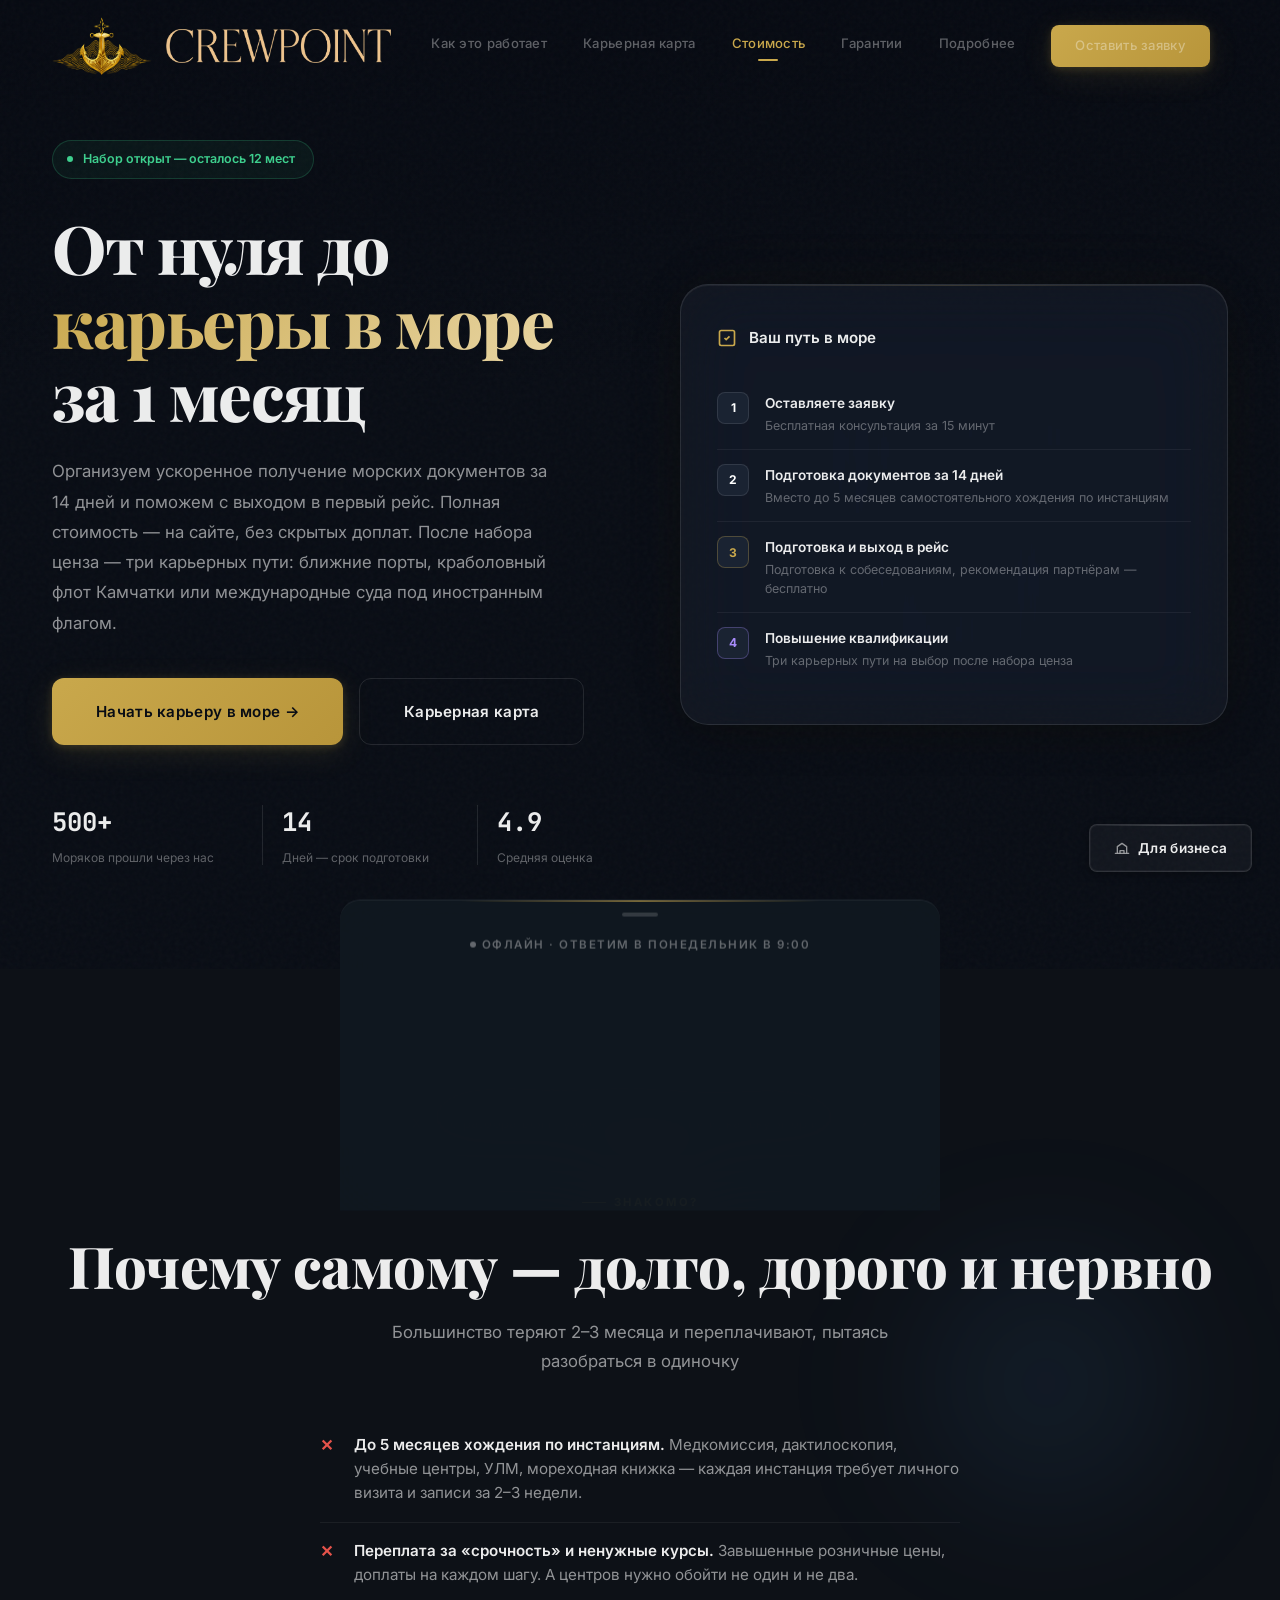
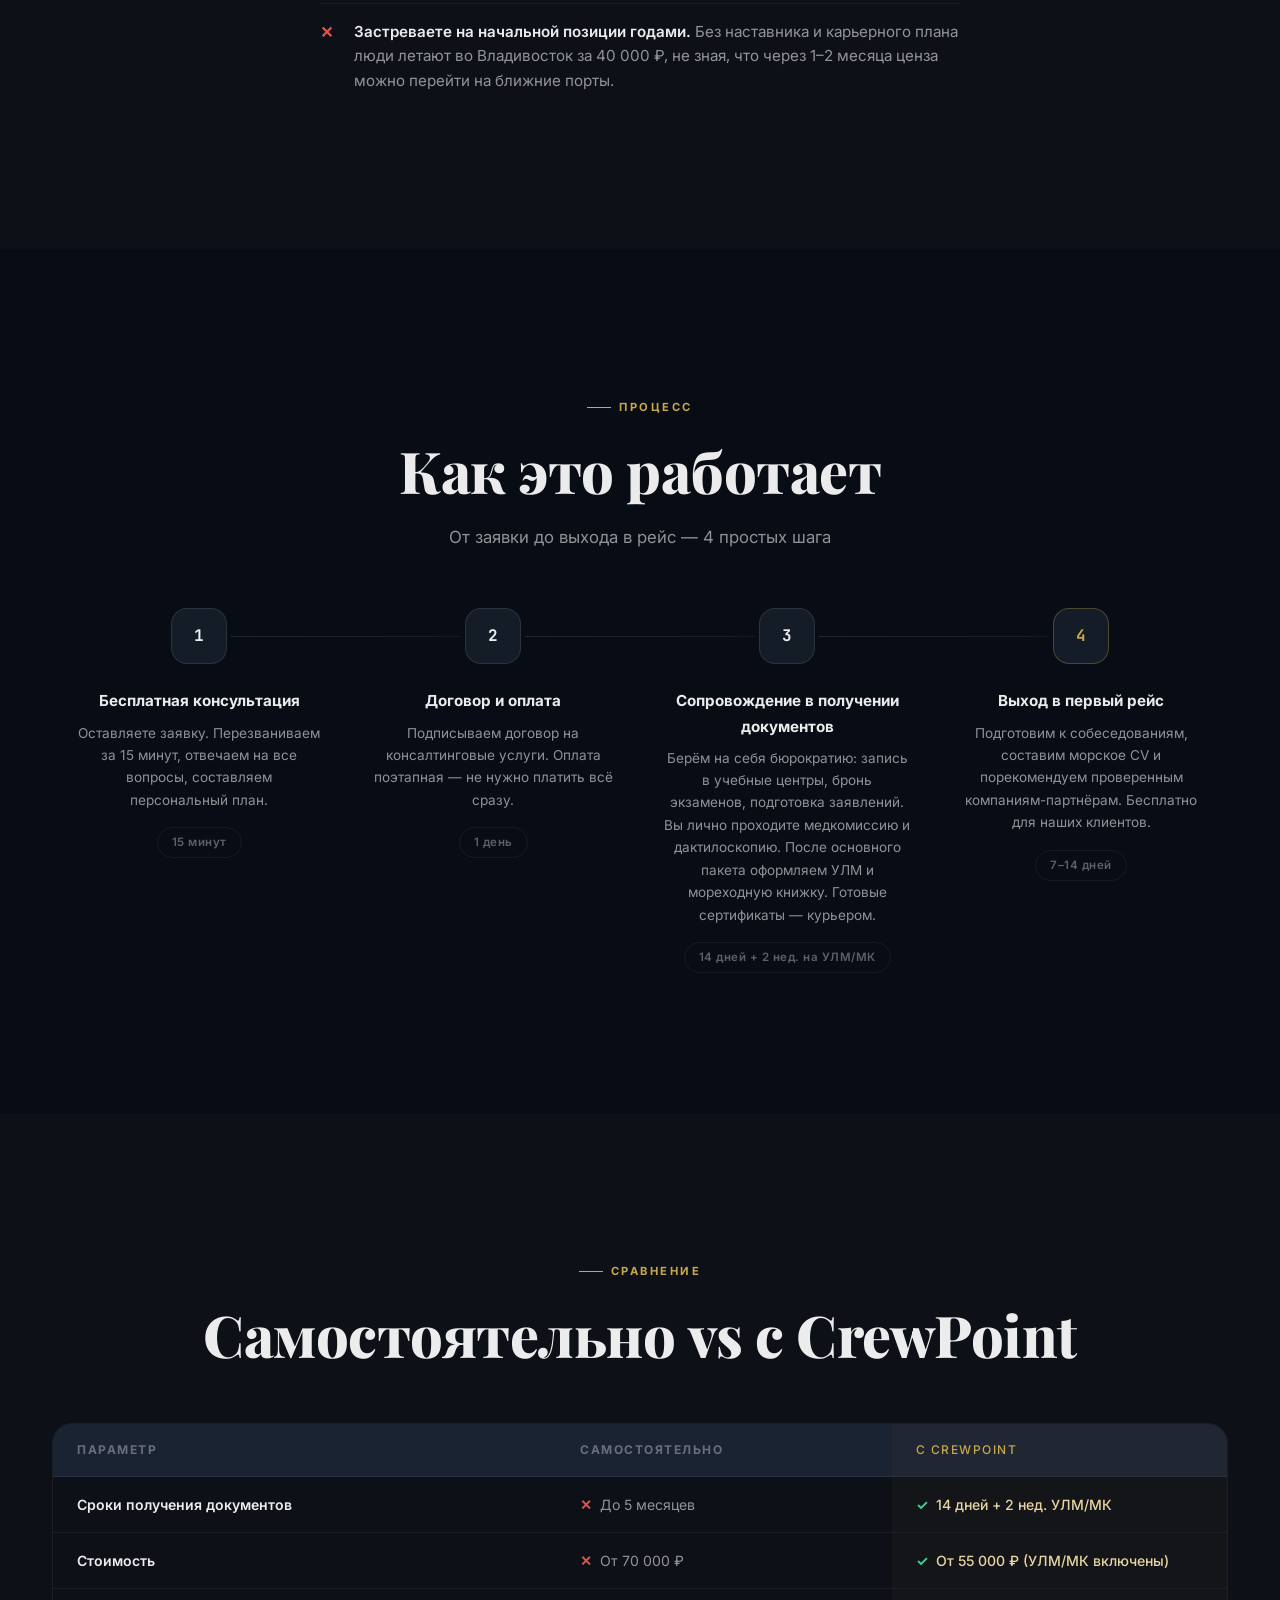
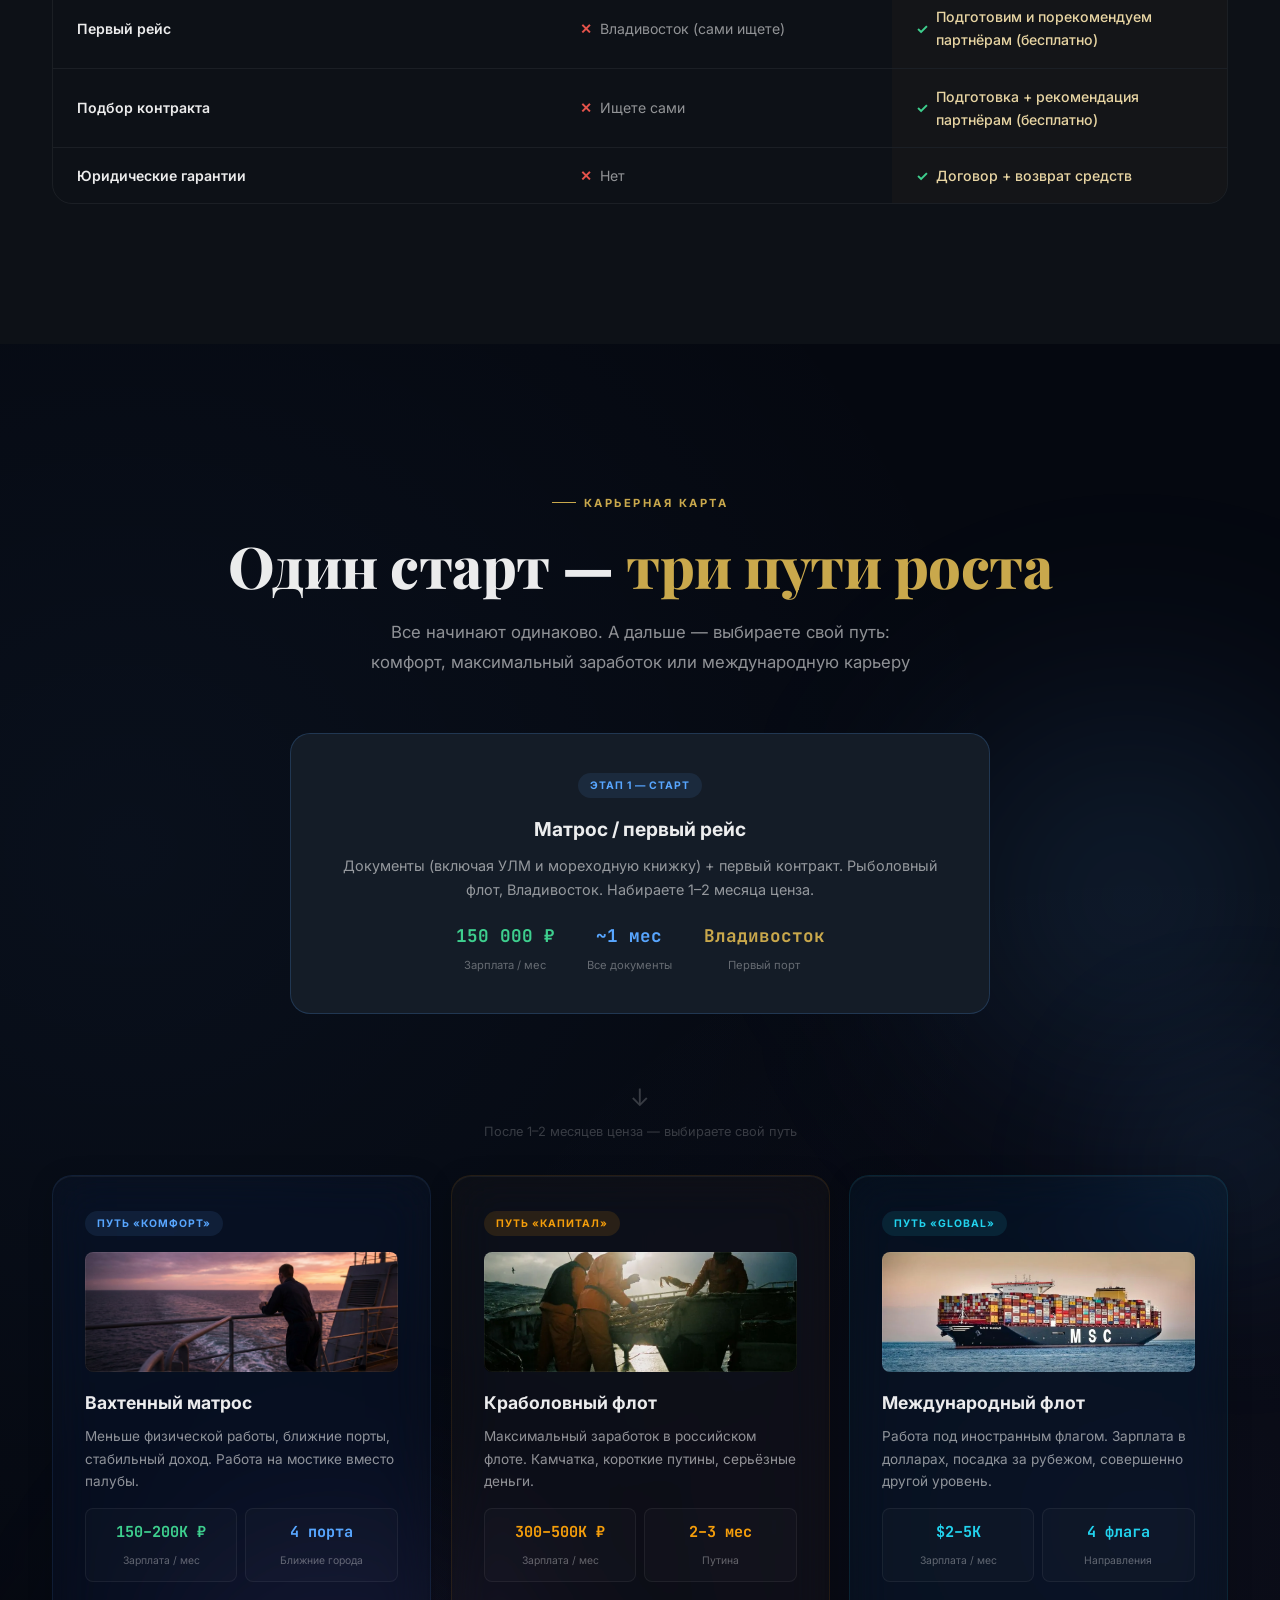
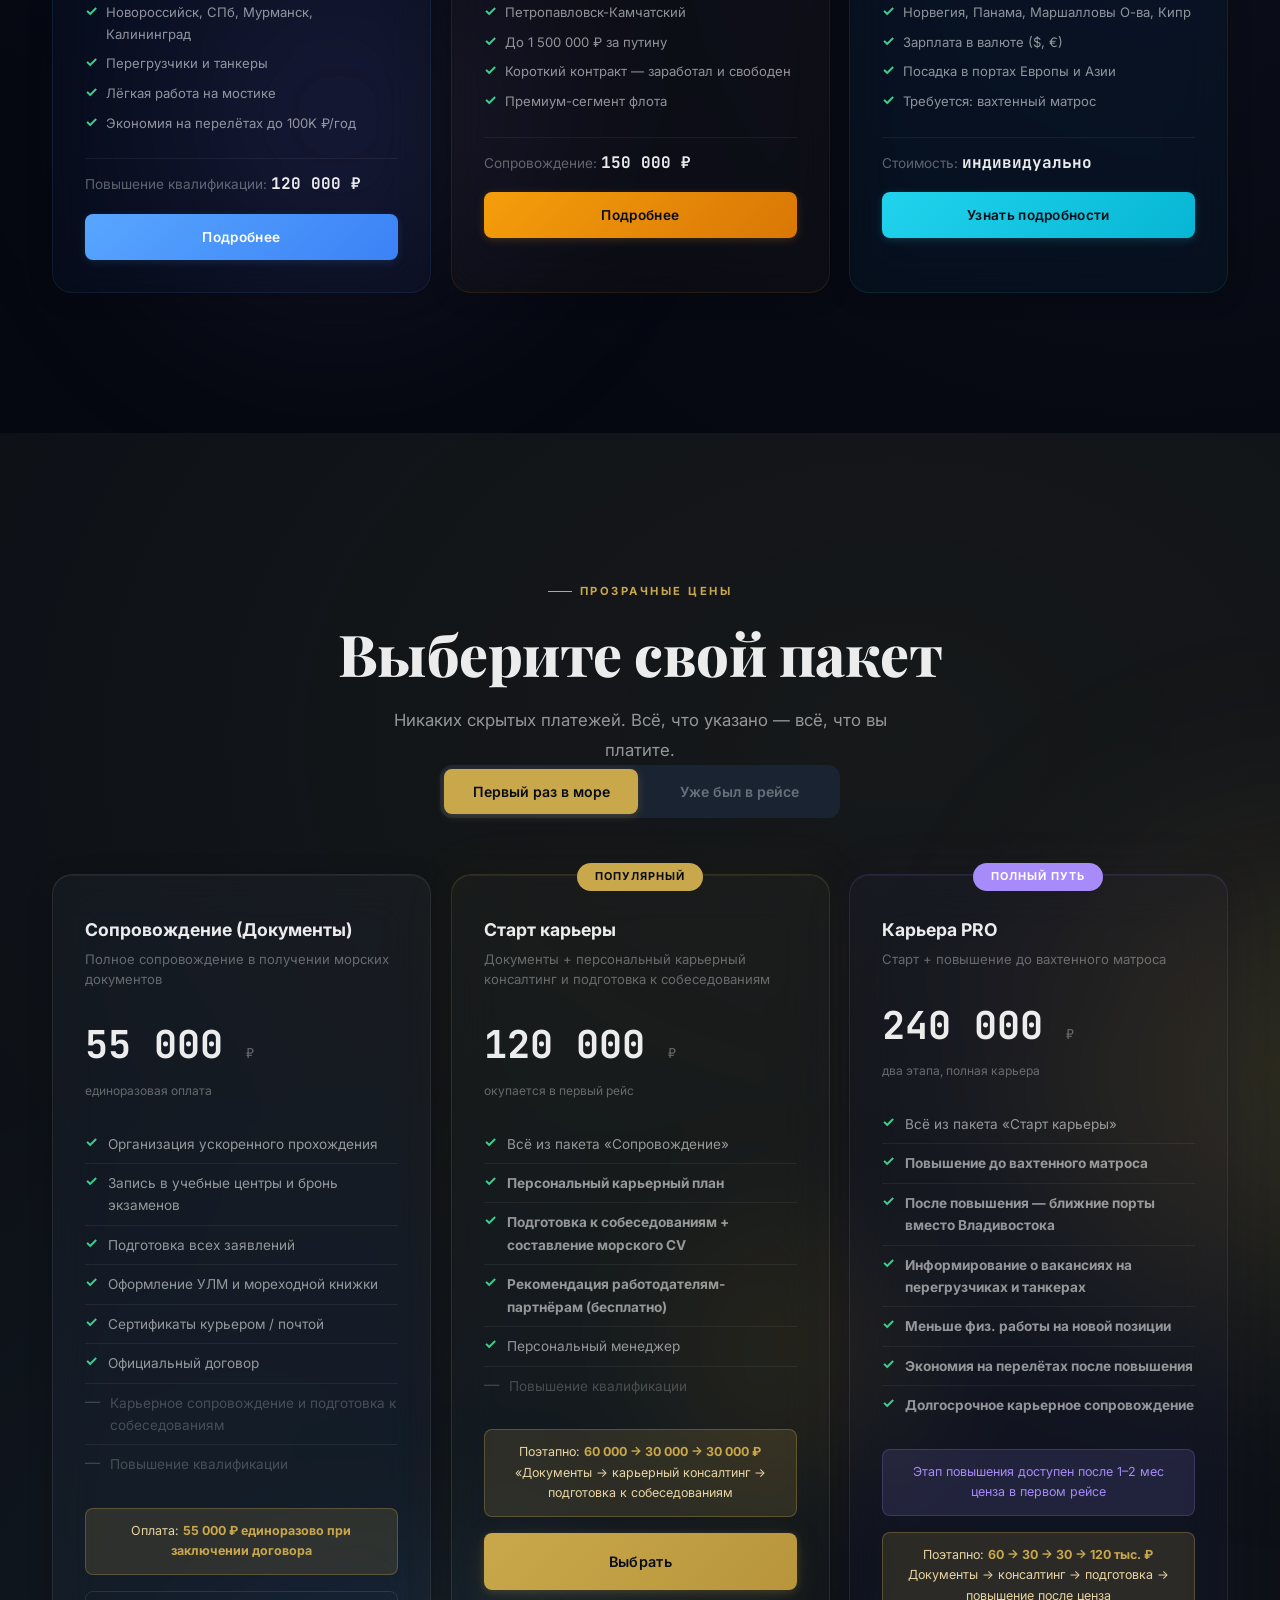
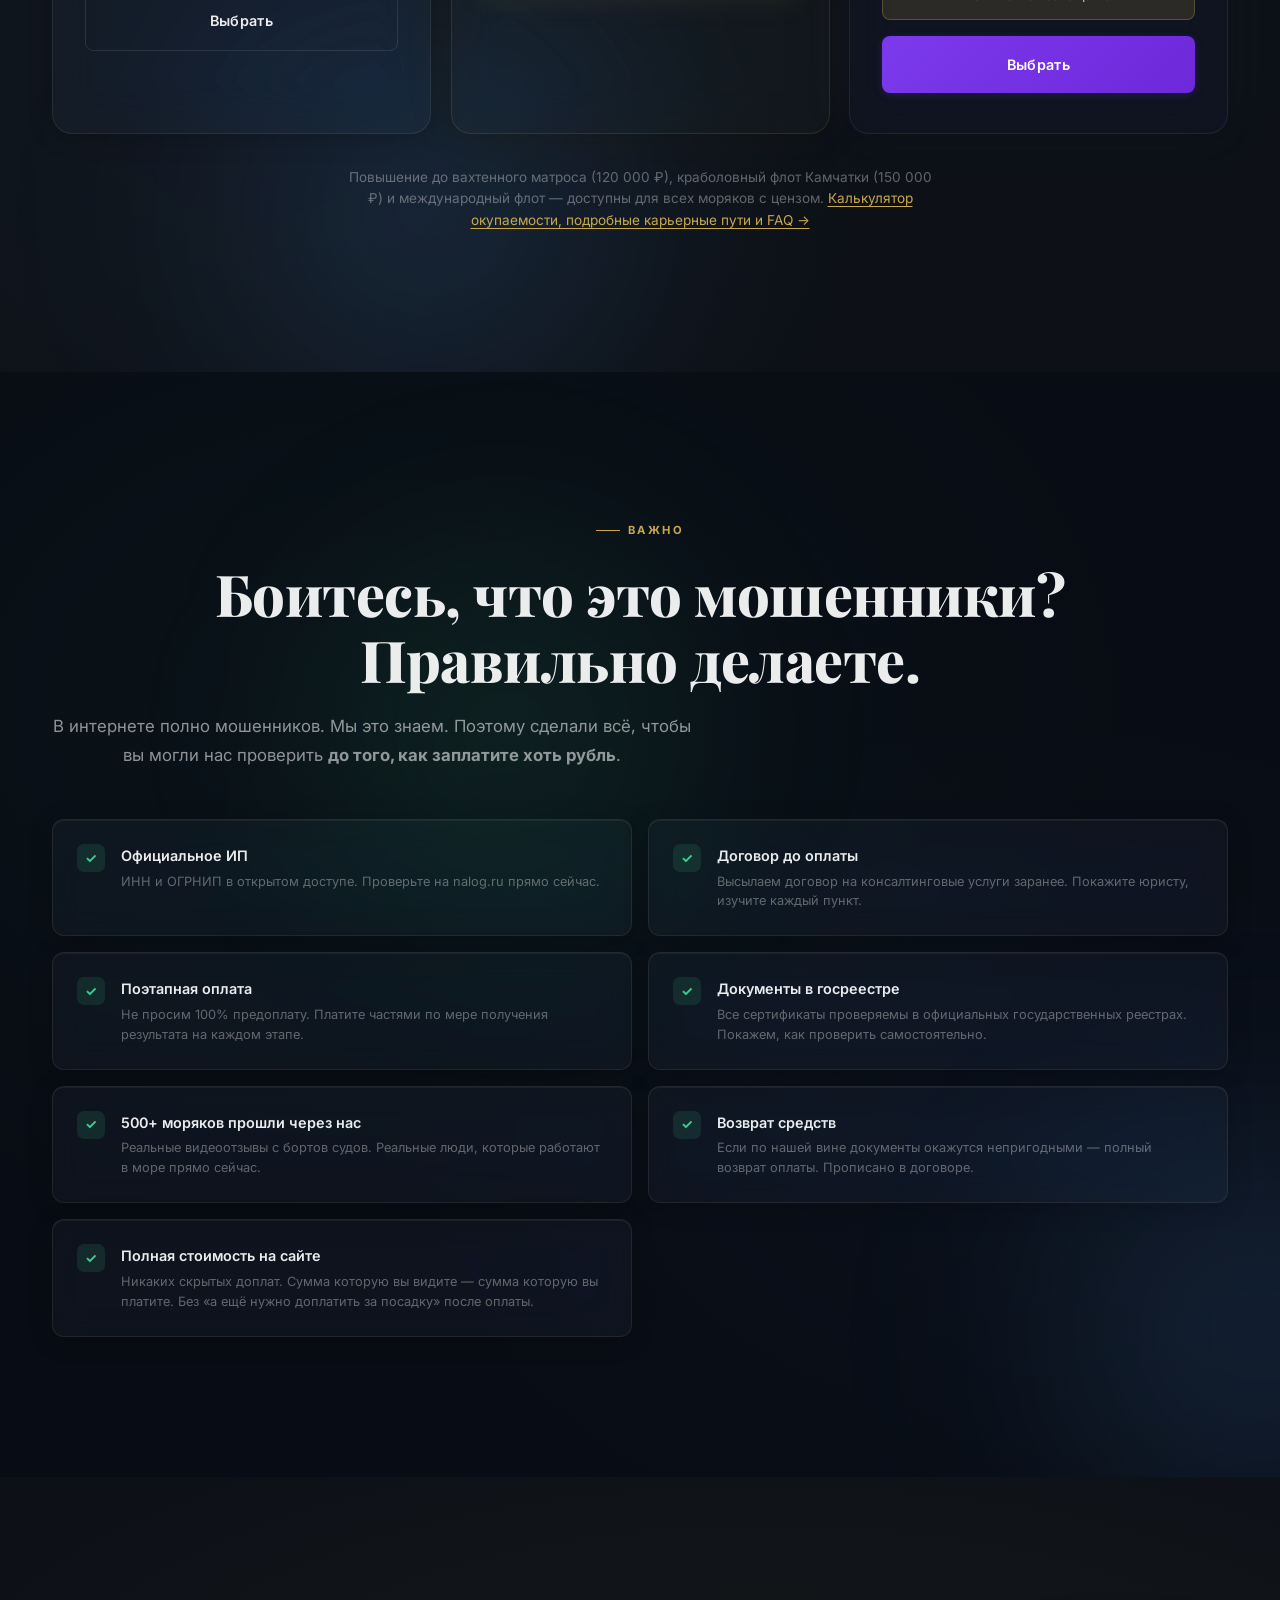
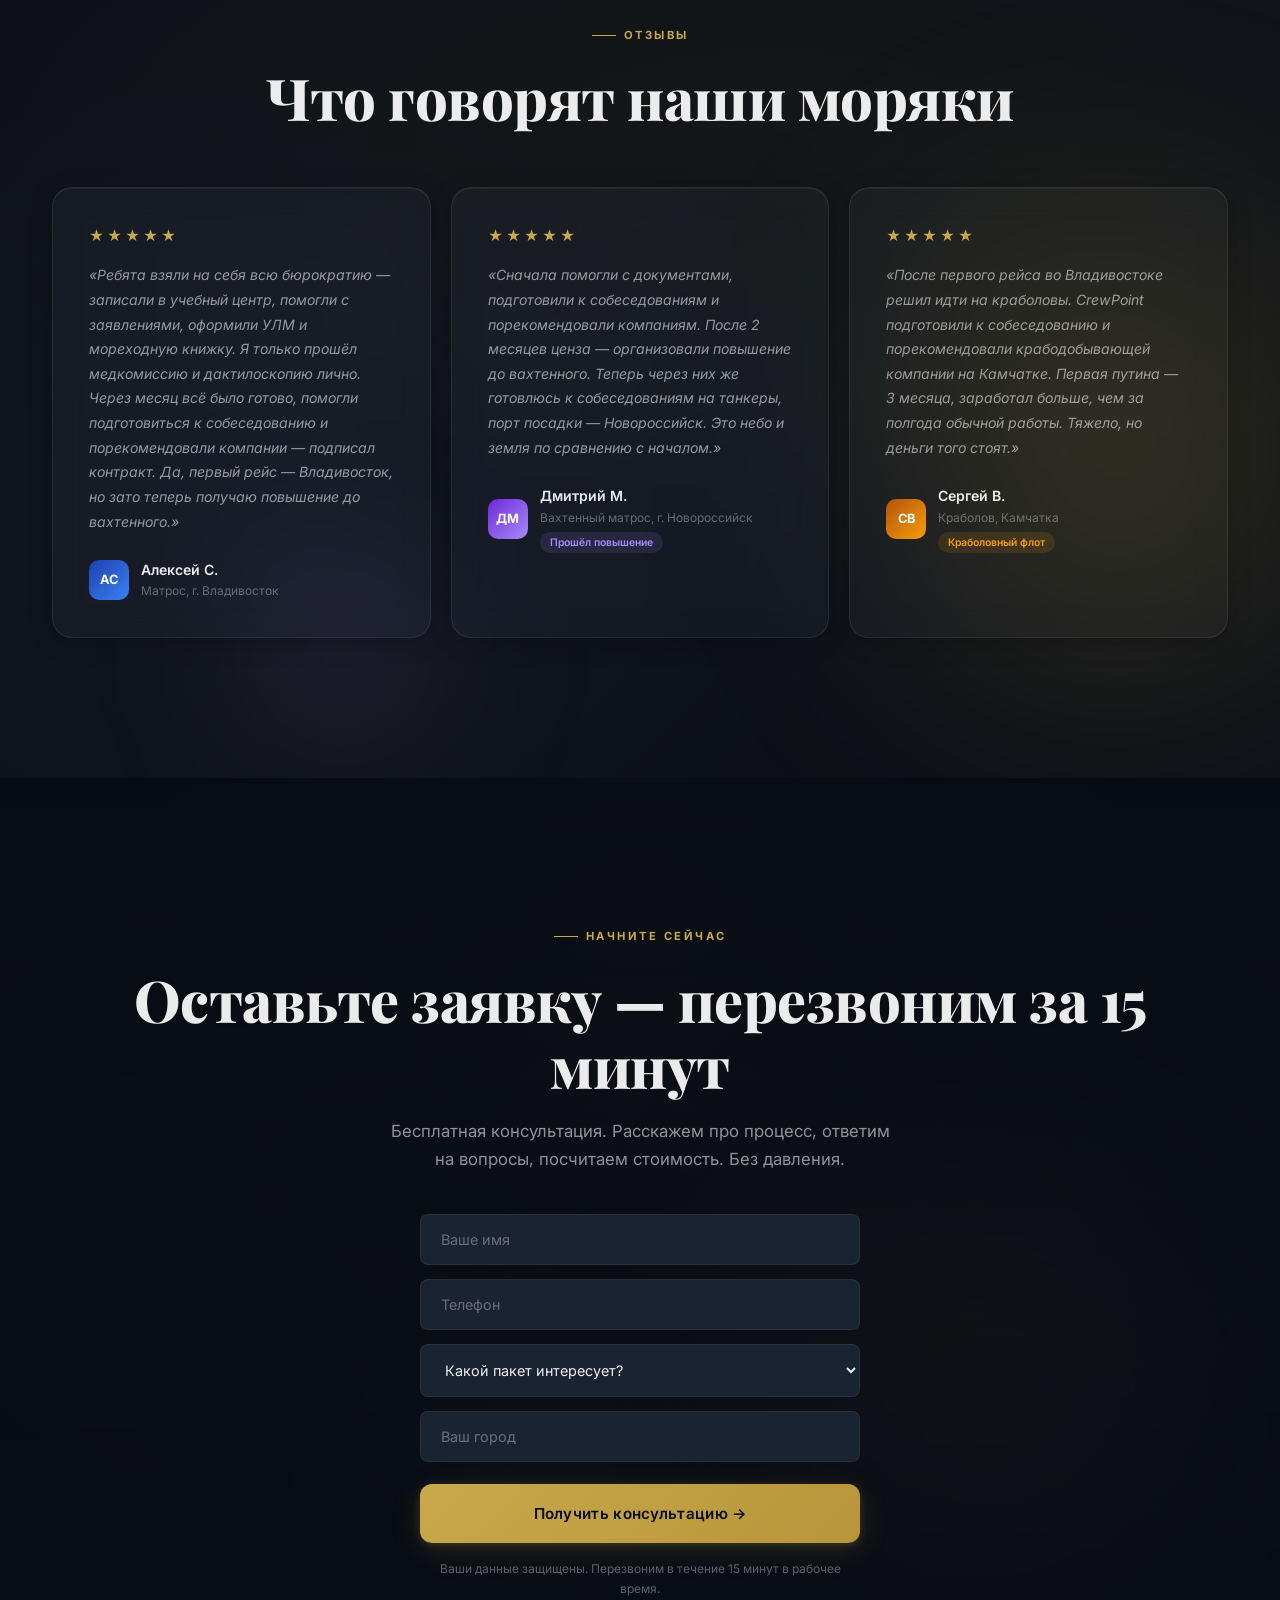
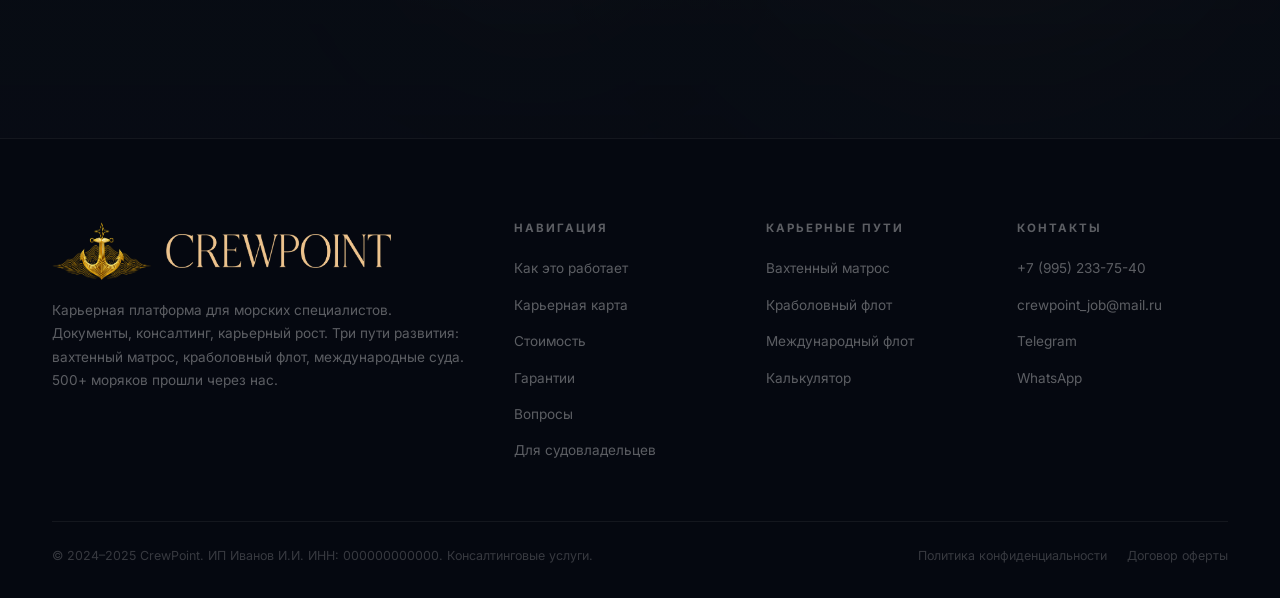
==== index.html @ 09b9fde4 "Add files via upload" ====
<!DOCTYPE html>
<html lang="ru">
<head>
    <meta charset="UTF-8">
    <meta name="viewport" content="width=device-width, initial-scale=1.0">
    <title>CrewPoint — Морские документы за 14 дней | Карьера в море под ключ</title>
    <meta name="description" content="CrewPoint — карьерная платформа для морских специалистов. Документы за 14 дней. Три карьерных пути: вахтенный матрос, краболовный флот, международные суда.">
    <meta name="theme-color" content="#080C14">
    <meta name="color-scheme" content="dark">

<!-- Open Graph -->
<meta property="og:type" content="website">
<meta property="og:url" content="https://dxlr24.github.io/crewpoint/">
<meta property="og:title" content="CrewPoint — От нуля до карьеры в море за 1 месяц">
<meta property="og:description" content="Морские документы за 14 дней. Три карьерных пути: вахтенный матрос (150-200K ₽), краболовный флот Камчатки (до 500K ₽), международные суда ($2000-5000). 500+ моряков прошли через нас.">
<meta property="og:image" content="https://dxlr24.github.io/crewpoint/assets/images/og-cover.png">
<meta property="og:image:width" content="1200">
<meta property="og:image:height" content="630">
<meta property="og:locale" content="ru_RU">
<meta property="og:site_name" content="CrewPoint">

<!-- Twitter Card -->
<meta name="twitter:card" content="summary_large_image">
<meta name="twitter:title" content="CrewPoint — Карьера в море за 1 месяц">
<meta name="twitter:description" content="Документы за 14 дней. Зарплата от 150 000 ₽/мес. 500+ моряков прошли через нас.">
<meta name="twitter:image" content="https://dxlr24.github.io/crewpoint/assets/images/og-cover.png">

    <link rel="icon" type="image/png" sizes="96x96" href="favicon-96x96.png">
    <link rel="icon" type="image/x-icon" href="favicon.ico">
    <link rel="apple-touch-icon" sizes="180x180" href="apple-touch-icon.png">
    <link rel="manifest" href="site.webmanifest">
    <link rel="preconnect" href="https://fonts.googleapis.com">
    <link rel="preconnect" href="https://fonts.gstatic.com" crossorigin>
    <link href="https://fonts.googleapis.com/css2?family=Inter:wght@400;500;600;700&family=Playfair+Display:wght@800&family=JetBrains+Mono:wght@700&display=swap" rel="stylesheet">
    <link rel="stylesheet" href="assets/css/style.css">

    <script type="application/ld+json">
{
  "@context": "https://schema.org",
  "@type": "ProfessionalService",
  "name": "CrewPoint",
  "description": "Карьерная платформа для морских специалистов. Документы за 14 дней, карьерный консалтинг, три пути развития.",
  "url": "https://dxlr24.github.io/crewpoint",
  "telephone": "+79952337540",
  "email": "crewpoint_job@mail.ru",
  "priceRange": "55000₽ - 270000₽",
  "address": {
    "@type": "PostalAddress",
    "addressCountry": "RU"
  },
  "aggregateRating": {
    "@type": "AggregateRating",
    "ratingValue": "4.9",
    "reviewCount": "500",
    "bestRating": "5"
  },
  "hasOfferCatalog": {
    "@type": "OfferCatalog",
    "name": "Пакеты услуг",
    "itemListElement": [
      {
        "@type": "Offer",
        "name": "Сопровождение (Документы)",
        "price": "55000",
        "priceCurrency": "RUB",
        "description": "Полное сопровождение в получении морских документов за 14 дней"
      },
      {
        "@type": "Offer",
        "name": "Старт карьеры",
        "price": "120000",
        "priceCurrency": "RUB",
        "description": "Документы + персональный карьерный консалтинг и подготовка к собеседованиям"
      },
      {
        "@type": "Offer",
        "name": "Карьера PRO",
        "price": "240000",
        "priceCurrency": "RUB",
        "description": "Старт + повышение до вахтенного матроса, ближние порты"
      }
    ]
  },
  "sameAs": [
    "https://t.me/crewpoint",
    "https://wa.me/79952337540"
  ]
}
</script>
</head>
<body>

<!-- ═══════════════════════════════════
     HEADER
     ═══════════════════════════════════ -->
<header class="header" id="header">
    <div class="container">
        <a href="index.html" class="logo">
            <img src="assets/images/logo-anchor.png" alt="CrewPoint" class="logo-icon" width="54" height="54">
            <img src="assets/images/logo-text.png" alt="CrewPoint" class="logo-name" height="28">
        </a>
        <nav class="nav">
            <a href="#how">Как это работает</a>
            <a href="#career">Карьерная карта</a>
            <a href="#pricing">Стоимость</a>
            <a href="#trust">Гарантии</a>
            <a href="details.html">Подробнее</a>
            <a href="#form" class="btn btn--gold btn--sm">Оставить заявку</a>
        </nav>
        <button class="burger" id="burgerBtn" aria-label="Открыть меню" aria-expanded="false"><span></span><span></span><span></span></button>
    </div>
</header>

<div class="mobile-menu" id="mobileMenu">
    <a href="#how">Как это работает</a>
    <a href="#career">Карьерная карта</a>
    <a href="#pricing">Стоимость</a>
    <a href="#trust">Гарантии</a>
    <a href="details.html">Подробнее о программе</a>
    <a href="#form" class="btn btn--gold">Оставить заявку</a>
</div>

<!-- ═══════════════════════════════════
     HERO
     ═══════════════════════════════════ -->
<section class="hero">
    <div class="hero-video">
        <video autoplay loop muted playsinline preload="metadata" aria-hidden="true" role="presentation">
            <source src="assets/video/sea-loop12.webm" type="video/webm">
        </video>
        <div class="video-fallback"></div>
    </div>
    <div class="hero-overlay"></div>
    <div class="hero-grain"></div>
    <div class="container">
        <div class="hero-grid">
            <div class="hero-content">
                <div class="hero-badge"><span class="dot"></span> Набор открыт — осталось 12 мест</div>
                <h1>От нуля до <span class="accent">карьеры в море</span> за 1 месяц</h1>
                <p class="hero-text">Организуем ускоренное получение морских документов за 14 дней и поможем с выходом в первый рейс. Полная стоимость — на сайте, без скрытых доплат. После набора ценза — три карьерных пути: ближние порты, краболовный флот Камчатки или международные суда под иностранным флагом.</p>
                <div class="hero-buttons">
                    <a href="#form" class="btn btn--gold btn--lg">Начать карьеру в море &rarr;</a>
                    <a href="#career" class="btn btn--outline btn--lg">Карьерная карта</a>
                </div>
                <div class="hero-stats">
                    <div class="hero-stat"><span class="stat-value">500+</span><span class="stat-label">Моряков прошли через нас</span></div>
                    <div class="hero-stat"><span class="stat-value">14</span><span class="stat-label">Дней — срок подготовки</span></div>
                    <div class="hero-stat"><span class="stat-value">4.9</span><span class="stat-label">Средняя оценка</span></div>
                </div>
            </div>
            <div>
                <div class="hero-card">
                    <div class="hero-card-title">
                        <svg width="20" height="20" viewBox="0 0 24 24" fill="none" stroke="var(--gold)" stroke-width="2"><rect x="3" y="3" width="18" height="18" rx="2"/><path d="M9 12l2 2 4-4"/></svg>
                        Ваш путь в море
                    </div>
                    <div class="h-step"><div class="h-step-num">1</div><div><h4>Оставляете заявку</h4><p>Бесплатная консультация за 15 минут</p></div></div>
                    <div class="h-step"><div class="h-step-num">2</div><div><h4>Подготовка документов за 14 дней</h4><p>Вместо до 5 месяцев самостоятельного хождения по инстанциям</p></div></div>
                    <div class="h-step"><div class="h-step-num h-step-num--gold">3</div><div><h4>Подготовка и выход в рейс</h4><p>Подготовка к собеседованиям, рекомендация партнёрам — бесплатно</p></div></div>
                    <div class="h-step"><div class="h-step-num h-step-num--purple">4</div><div><h4>Повышение квалификации</h4><p>Три карьерных пути на выбор после набора ценза</p></div></div>
                </div>
            </div>
        </div>
    </div>
</section>

<!-- ═══════════════════════════════════
     PROBLEMS (compact)
     ═══════════════════════════════════ -->
<section class="section bg-navy">
    <div class="container">
        <div class="detail-hint reveal">
            <a href="details.html">
                Хотите разобраться глубже? Карьерные пути, калькулятор и FAQ
                <span class="hint-arrow">→</span>
            </a>
        </div>
        <div class="reveal text-center">
            <span class="label">Знакомо?</span>
            <h2 class="title">Почему самому — долго, дорого и нервно</h2>
            <p class="subtitle">Большинство теряют 2–3 месяца и переплачивают, пытаясь разобраться в одиночку</p>
        </div>
        <div class="problems-compact reveal">
            <div class="problem-row">
                <span class="problem-x">&#10005;</span>
                <p><strong>До 5 месяцев хождения по инстанциям.</strong> Медкомиссия, дактилоскопия, учебные центры, УЛМ, мореходная книжка — каждая инстанция требует личного визита и записи за 2–3 недели.</p>
            </div>
            <div class="problem-row">
                <span class="problem-x">&#10005;</span>
                <p><strong>Переплата за «срочность» и ненужные курсы.</strong> Завышенные розничные цены, доплаты на каждом шагу. А центров нужно обойти не один и не два.</p>
            </div>
            <div class="problem-row">
                <span class="problem-x">&#10005;</span>
                <p><strong>Застреваете на начальной позиции годами.</strong> Без наставника и карьерного плана люди летают во Владивосток за 40 000 ₽, не зная, что через 1–2 месяца ценза можно перейти на ближние порты.</p>
            </div>
        </div>
    </div>
</section>

<!-- ═══════════════════════════════════
     HOW IT WORKS
     ═══════════════════════════════════ -->
<section class="section bg-dark" id="how">
    <div class="container">
        <div class="reveal text-center">
            <span class="label">Процесс</span>
            <h2 class="title">Как это работает</h2>
            <p class="subtitle">От заявки до выхода в рейс — 4 простых шага</p>
        </div>
        <div class="steps-grid reveal">
            <div class="step"><div class="step-num">1</div><h3>Бесплатная консультация</h3><p>Оставляете заявку. Перезваниваем за 15 минут, отвечаем на все вопросы, составляем персональный план.</p><span class="step-time">15 минут</span></div>
            <div class="step"><div class="step-num">2</div><h3>Договор и оплата</h3><p>Подписываем договор на консалтинговые услуги. Оплата поэтапная — не нужно платить всё сразу.</p><span class="step-time">1 день</span></div>
            <div class="step"><div class="step-num">3</div><h3>Сопровождение в получении документов</h3><p>Берём на себя бюрократию: запись в учебные центры, бронь экзаменов, подготовка заявлений. Вы лично проходите медкомиссию и дактилоскопию. После основного пакета оформляем УЛМ и мореходную книжку. Готовые сертификаты — курьером.</p><span class="step-time">14 дней + 2 нед. на УЛМ/МК</span></div>
            <div class="step"><div class="step-num">4</div><h3>Выход в первый рейс</h3><p>Подготовим к собеседованиям, составим морское CV и порекомендуем проверенным компаниям-партнёрам. Бесплатно для наших клиентов.</p><span class="step-time">7–14 дней</span></div>
        </div>
    </div>
</section>

<!-- ═══════════════════════════════════
     COMPARISON (compact)
     ═══════════════════════════════════ -->
<section class="section bg-navy">
    <div class="container">
        <div class="reveal text-center">
            <span class="label">Сравнение</span>
            <h2 class="title">Самостоятельно vs с CrewPoint</h2>
        </div>
        <div class="comp-table reveal">
            <div class="comp-row comp-row--head"><div class="comp-cell">Параметр</div><div class="comp-cell">Самостоятельно</div><div class="comp-cell">С CrewPoint</div></div>
            <div class="comp-row"><div class="comp-cell"><strong>Сроки получения документов</strong></div><div class="comp-cell"><span class="icon-no">&#10005;</span> До 5 месяцев</div><div class="comp-cell"><span class="icon-yes">&#10003;</span> 14 дней + 2 нед. УЛМ/МК</div></div>
            <div class="comp-row"><div class="comp-cell"><strong>Стоимость</strong></div><div class="comp-cell"><span class="icon-no">&#10005;</span> От 70 000 ₽</div><div class="comp-cell"><span class="icon-yes">&#10003;</span> От 55 000 ₽ (УЛМ/МК включены)</div></div>
            <div class="comp-row"><div class="comp-cell"><strong>Первый рейс</strong></div><div class="comp-cell"><span class="icon-no">&#10005;</span> Владивосток (сами ищете)</div><div class="comp-cell"><span class="icon-yes">&#10003;</span> Подготовим и порекомендуем партнёрам (бесплатно)</div></div>
            <div class="comp-row"><div class="comp-cell"><strong>Подбор контракта</strong></div><div class="comp-cell"><span class="icon-no">&#10005;</span> Ищете сами</div><div class="comp-cell"><span class="icon-yes">&#10003;</span> Подготовка + рекомендация партнёрам (бесплатно)</div></div>
            <div class="comp-row"><div class="comp-cell"><strong>Юридические гарантии</strong></div><div class="comp-cell"><span class="icon-no">&#10005;</span> Нет</div><div class="comp-cell"><span class="icon-yes">&#10003;</span> Договор + возврат средств</div></div>
        </div>
    </div>
</section>

<!-- ═══════════════════════════════════
     CAREER MAP
     ═══════════════════════════════════ -->
<section class="section bg-deepest" id="career">
    <div class="container">
        <div class="reveal text-center">
            <span class="label">Карьерная карта</span>
            <h2 class="title">Один старт — <span class="accent">три пути роста</span></h2>
            <p class="subtitle">Все начинают одинаково. А дальше — выбираете свой путь: комфорт, максимальный заработок или международную карьеру</p>
        </div>
        <div class="career-map reveal">
            <div class="career-start">
                <span class="branch-badge badge-blue">Этап 1 — Старт</span>
                <h3>Матрос / первый рейс</h3>
                <p>Документы (включая УЛМ и мореходную книжку) + первый контракт. Рыболовный флот, Владивосток. Набираете 1–2 месяца ценза.</p>
                <div class="stage-stats">
                    <div class="s-stat"><span class="s-val text-green">150 000 ₽</span><span class="s-lbl">Зарплата / мес</span></div>
                    <div class="s-stat"><span class="s-val text-blue">~1 мес</span><span class="s-lbl">Все документы</span></div>
                    <div class="s-stat"><span class="s-val text-gold">Владивосток</span><span class="s-lbl">Первый порт</span></div>
                </div>
            </div>
            <div class="career-arrow-center"><span>&#8595;</span>После 1–2 месяцев ценза — выбираете свой путь</div>
            <div class="career-branches">
                <!-- Комфорт -->
                <div class="branch branch--comfort">
                    <span class="branch-badge badge-blue">Путь «Комфорт»</span>
                    <div class="branch-img photo-frame"><img src="assets/images/bridge-officer.webp" alt="Вахтенный матрос на мостике" class="photo" loading="lazy" width="600" height="240" decoding="async"></div>
                    <h3>Вахтенный матрос</h3>
                    <p class="b-desc">Меньше физической работы, ближние порты, стабильный доход. Работа на мостике вместо палубы.</p>
                    <div class="branch-stats">
                        <div class="b-stat"><span class="v text-green">150–200K ₽</span><span class="l">Зарплата / мес</span></div>
                        <div class="b-stat"><span class="v text-blue">4 порта</span><span class="l">Ближние города</span></div>
                    </div>
                    <ul class="branch-features">
                        <li><span class="ck">&#10003;</span> Новороссийск, СПб, Мурманск, Калининград</li>
                        <li><span class="ck">&#10003;</span> Перегрузчики и танкеры</li>
                        <li><span class="ck">&#10003;</span> Лёгкая работа на мостике</li>
                        <li><span class="ck">&#10003;</span> Экономия на перелётах до 100K ₽/год</li>
                    </ul>
                    <div class="branch-price">Повышение квалификации: <strong>120 000 ₽</strong></div>
                    <a href="details.html#path-comfort" class="btn btn--primary btn--full btn--sm">Подробнее</a>
                </div>
                <!-- Капитал -->
                <div class="branch branch--capital">
                    <span class="branch-badge badge-orange">Путь «Капитал»</span>
                    <div class="branch-img photo-frame"><img src="assets/images/crab-boat.webp" alt="Краболовное судно Камчатка" class="photo" loading="lazy" width="600" height="240" decoding="async"></div>
                    <h3>Краболовный флот</h3>
                    <p class="b-desc">Максимальный заработок в российском флоте. Камчатка, короткие путины, серьёзные деньги.</p>
                    <div class="branch-stats">
                        <div class="b-stat"><span class="v text-orange">300–500K ₽</span><span class="l">Зарплата / мес</span></div>
                        <div class="b-stat"><span class="v text-orange">2–3 мес</span><span class="l">Путина</span></div>
                    </div>
                    <ul class="branch-features">
                        <li><span class="ck">&#10003;</span> Петропавловск-Камчатский</li>
                        <li><span class="ck">&#10003;</span> До 1 500 000 ₽ за путину</li>
                        <li><span class="ck">&#10003;</span> Короткий контракт — заработал и свободен</li>
                        <li><span class="ck">&#10003;</span> Премиум-сегмент флота</li>
                    </ul>
                    <div class="branch-price">Сопровождение: <strong>150 000 ₽</strong></div>
                    <a href="details.html#path-capital" class="btn btn--orange btn--full btn--sm">Подробнее</a>
                </div>
                <!-- Global -->
                <div class="branch branch--global">
                    <span class="branch-badge badge-cyan">Путь «Global»</span>
                    <div class="branch-img photo-frame"><img src="assets/images/international-vessel.webp" alt="Международное судно" class="photo" loading="lazy" width="600" height="240" decoding="async"></div>
                    <h3>Международный флот</h3>
                    <p class="b-desc">Работа под иностранным флагом. Зарплата в долларах, посадка за рубежом, совершенно другой уровень.</p>
                    <div class="branch-stats">
                        <div class="b-stat"><span class="v text-cyan">$2–5K</span><span class="l">Зарплата / мес</span></div>
                        <div class="b-stat"><span class="v text-cyan">4 флага</span><span class="l">Направления</span></div>
                    </div>
                    <ul class="branch-features">
                        <li><span class="ck">&#10003;</span> Норвегия, Панама, Маршалловы О-ва, Кипр</li>
                        <li><span class="ck">&#10003;</span> Зарплата в валюте ($, €)</li>
                        <li><span class="ck">&#10003;</span> Посадка в портах Европы и Азии</li>
                        <li><span class="ck">&#10003;</span> Требуется: вахтенный матрос</li>
                    </ul>
                    <div class="branch-price">Стоимость: <strong>индивидуально</strong></div>
                    <a href="details.html#path-global" class="btn btn--cyan btn--full btn--sm">Узнать подробности</a>
                </div>
            </div>
        </div>
    </div>
</section>

<!-- ═══════════════════════════════════
     PRICING
     ═══════════════════════════════════ -->
<section class="section bg-navy" id="pricing">
    <div class="container">
        <div class="reveal text-center">
            <span class="label">Прозрачные цены</span>
            <h2 class="title">Выберите свой пакет</h2>
            <p class="subtitle">Никаких скрытых платежей. Всё, что указано — всё, что вы платите.</p>
        </div>
        <div class="pricing-tabs reveal" id="pricingTabs">
            <button class="pricing-tab active" data-tab="newbie">Первый раз в море</button>
            <button class="pricing-tab" data-tab="experienced">Уже был в рейсе</button>
        </div>

        <!-- Новички -->
        <div class="pricing-panel active reveal" id="panelNewbie">
            <div class="p-card">
                <h3>Сопровождение (Документы)</h3>
                <p class="p-desc">Полное сопровождение в получении морских документов</p>
                <div class="p-amount">55 000 <span>₽</span></div>
                <p class="p-note">единоразовая оплата</p>
                <ul class="p-features">
                    <li><span class="ck">&#10003;</span> Организация ускоренного прохождения</li>
                    <li><span class="ck">&#10003;</span> Запись в учебные центры и бронь экзаменов</li>
                    <li><span class="ck">&#10003;</span> Подготовка всех заявлений</li>
                    <li><span class="ck">&#10003;</span> Оформление УЛМ и мореходной книжки</li>
                    <li><span class="ck">&#10003;</span> Сертификаты курьером / почтой</li>
                    <li><span class="ck">&#10003;</span> Официальный договор</li>
                    <li><span class="no">&mdash;</span> <span class="faded">Карьерное сопровождение и подготовка к собеседованиям</span></li>
                    <li><span class="no">&mdash;</span> <span class="faded">Повышение квалификации</span></li>
                </ul>
                <div class="p-inst"><p>Оплата: <strong>55 000 ₽ единоразово при заключении договора</strong></p></div>
                <a href="#form" class="btn btn--outline btn--full">Выбрать</a>
            </div>
            <div class="p-card p-card--popular">
                <div class="card-badge card-badge--gold">Популярный</div>
                <h3>Старт карьеры</h3>
                <p class="p-desc">Документы + персональный карьерный консалтинг и подготовка к собеседованиям</p>
                <div class="p-amount">120 000 <span>₽</span></div>
                <p class="p-note">окупается в первый рейс</p>
                <ul class="p-features">
                    <li><span class="ck">&#10003;</span> Всё из пакета «Сопровождение»</li>
                    <li><span class="ck">&#10003;</span> <strong>Персональный карьерный план</strong></li>
<li><span class="ck">&#10003;</span> <strong>Подготовка к собеседованиям + составление морского CV</strong></li>
<li><span class="ck">&#10003;</span> <strong>Рекомендация работодателям-партнёрам (бесплатно)</strong></li>
                    <li><span class="ck">&#10003;</span> Персональный менеджер</li>
                    <li><span class="no">&mdash;</span> <span class="faded">Повышение квалификации</span></li>
                </ul>
                <div class="p-inst">
                    <p>Поэтапно: <strong>60 000 → 30 000 → 30 000 ₽</strong></p>
                    <p>«Документы → карьерный консалтинг → подготовка к собеседованиям</p>
                </div>
                <a href="#form" class="btn btn--gold btn--full">Выбрать</a>
            </div>
            <div class="p-card p-card--premium">
                <div class="card-badge card-badge--purple">Полный путь</div>
                <h3>Карьера PRO</h3>
                <p class="p-desc">Старт + повышение до вахтенного матроса</p>
                <div class="p-amount">240 000 <span>₽</span></div>
                <p class="p-note">два этапа, полная карьера</p>
                <ul class="p-features">
                    <li><span class="ck">&#10003;</span> Всё из пакета «Старт карьеры»</li>
                    <li><span class="ck">&#10003;</span> <strong>Повышение до вахтенного матроса</strong></li>
                    <li><span class="ck">&#10003;</span> <strong>После повышения — ближние порты вместо Владивостока</strong></li>
                    <li><span class="ck">&#10003;</span> <strong>Информирование о вакансиях на перегрузчиках и танкерах</strong></li>
                    <li><span class="ck">&#10003;</span> <strong>Меньше физ. работы на новой позиции</strong></li>
                    <li><span class="ck">&#10003;</span> <strong>Экономия на перелётах после повышения</strong></li>
                    <li><span class="ck">&#10003;</span> <strong>Долгосрочное карьерное сопровождение</strong></li>
                </ul>
                <div class="p-req"><p>Этап повышения доступен после 1–2 мес ценза в первом рейсе</p></div>
                <div class="p-inst"><p>Поэтапно: <strong>60 → 30 → 30 → 120 тыс. ₽</strong><br>Документы → консалтинг → подготовка → повышение после ценза</p></div>
                <a href="#form" class="btn btn--purple btn--full">Выбрать</a>
            </div>
        </div>

        <!-- Опытные -->
        <div class="pricing-panel" id="panelExperienced">
            <div class="p-card">
                <h3>Продление документов</h3>
                <p class="p-desc">Истекают сертификаты, УЛМ или мореходная книжка? Организуем продление без очередей.</p>
                <div class="p-amount">от 30 000 <span>₽</span></div>
                <p class="p-note">зависит от количества документов</p>
                <ul class="p-features">
                    <li><span class="ck">&#10003;</span> Аудит текущих документов</li>
                    <li><span class="ck">&#10003;</span> Продление сертификатов STCW</li>
                    <li><span class="ck">&#10003;</span> Продление УЛМ и мореходной книжки</li>
                    <li><span class="ck">&#10003;</span> Запись на переаттестацию</li>
                    <li><span class="ck">&#10003;</span> Обновление медкомиссии</li>
                    <li><span class="ck">&#10003;</span> Без очередей и беготни</li>
                    <li><span class="no">&mdash;</span> <span class="faded">Карьерное сопровождение</span></li>
                </ul>
                <div class="p-inst"><p>Срок: <strong>7–14 дней</strong></p></div>
                <a href="#form" class="btn btn--outline btn--full">Выбрать</a>
            </div>
            <div class="p-card p-card--popular">
                <div class="card-badge card-badge--gold">Популярный</div>
                <h3>Новый контракт</h3>
                <p class="p-desc">Документы в порядке, но нужен новый работодатель? Подготовим к собеседованиям и порекомендуем партнёрам.</p>
                <div class="p-amount">45 000 <span>₽</span></div>
                <p class="p-note">только подбор, документы уже есть</p>
                <ul class="p-features">
<li><span class="ck">&#10003;</span> <strong>Персональный карьерный план под ваш профиль</strong></li>
<li><span class="ck">&#10003;</span> <strong>Подготовка к собеседованиям + обновление CV</strong></li>
<li><span class="ck">&#10003;</span> <strong>Рекомендация работодателям-партнёрам (бесплатно)</strong></li>
                    <li><span class="ck">&#10003;</span> Персональный менеджер</li>
                    <li><span class="ck">&#10003;</span> Выбор порта и типа судна</li>
                </ul>
                <div class="p-inst"><p>Срок подбора: <strong>7–14 дней</strong></p></div>
                <a href="#form" class="btn btn--gold btn--full">Выбрать</a>
            </div>
            <div class="p-card p-card--premium">
                <div class="card-badge card-badge--purple">Максимум</div>
                <h3>Полный апгрейд</h3>
                <p class="p-desc">Давно не были в море? Обновим все документы и подберём новый контракт. Вернётесь быстро.</p>
                <div class="p-amount">от 80 000 <span>₽</span></div>
                <p class="p-note">продление + подбор контракта</p>
                <ul class="p-features">
                    <li><span class="ck">&#10003;</span> Аудит всех текущих документов</li>
                    <li><span class="ck">&#10003;</span> <strong>Продление или переоформление всего что нужно</strong></li>
<li><span class="ck">&#10003;</span> <strong>Персональный карьерный план под ваш профиль</strong></li>
<li><span class="ck">&#10003;</span> <strong>Подготовка к собеседованиям + обновление CV</strong></li>
<li><span class="ck">&#10003;</span> <strong>Рекомендация работодателям-партнёрам (бесплатно)</strong></li>
                    <li><span class="ck">&#10003;</span> Персональный менеджер</li>
                </ul>
                <div class="p-inst"><p>Поэтапная оплата: <strong>2 платежа — 40 000 + 40 000 ₽</strong></p></div>
                <a href="#form" class="btn btn--purple btn--full">Выбрать</a>
            </div>
        </div>

        <p class="pricing-note reveal">Повышение до вахтенного матроса (120 000 ₽), краболовный флот Камчатки (150 000 ₽) и международный флот — доступны для всех моряков с цензом. <a href="details.html#calc" style="color:var(--gold);text-decoration:underline;text-underline-offset:3px">Калькулятор окупаемости, подробные карьерные пути и FAQ &rarr;</a></p>
    </div>
</section>

<!-- ═══════════════════════════════════
     ANTI-FRAUD
     ═══════════════════════════════════ -->
<section class="section bg-dark" id="trust">
    <div class="container">
        <div class="reveal text-center">
            <span class="label">Важно</span>
            <h2 class="title">Боитесь, что это мошенники?<br>Правильно делаете.</h2>
            <p class="anti-fraud-subtitle">В интернете полно мошенников. Мы это знаем. Поэтому сделали всё, чтобы вы могли нас проверить <strong>до того, как заплатите хоть рубль</strong>.</p>
        </div>
        <div class="guarantee-grid reveal">
            <div class="g-item"><div class="g-check">&#10003;</div><div><h4>Официальное ИП</h4><p>ИНН и ОГРНИП в открытом доступе. Проверьте на nalog.ru прямо сейчас.</p></div></div>
            <div class="g-item"><div class="g-check">&#10003;</div><div><h4>Договор до оплаты</h4><p>Высылаем договор на консалтинговые услуги заранее. Покажите юристу, изучите каждый пункт.</p></div></div>
            <div class="g-item"><div class="g-check">&#10003;</div><div><h4>Поэтапная оплата</h4><p>Не просим 100% предоплату. Платите частями по мере получения результата на каждом этапе.</p></div></div>
            <div class="g-item"><div class="g-check">&#10003;</div><div><h4>Документы в госреестре</h4><p>Все сертификаты проверяемы в официальных государственных реестрах. Покажем, как проверить самостоятельно.</p></div></div>
            <div class="g-item"><div class="g-check">&#10003;</div><div><h4>500+ моряков прошли через нас</h4><p>Реальные видеоотзывы с бортов судов. Реальные люди, которые работают в море прямо сейчас.</p></div></div>
            <div class="g-item"><div class="g-check">&#10003;</div><div><h4>Возврат средств</h4><p>Если по нашей вине документы окажутся непригодными — полный возврат оплаты. Прописано в договоре.</p></div></div>
            <div class="g-item"><div class="g-check">&#10003;</div><div><h4>Полная стоимость на сайте</h4><p>Никаких скрытых доплат. Сумма которую вы видите — сумма которую вы платите. Без «а ещё нужно доплатить за посадку» после оплаты.</p></div></div>
        </div>
    </div>
</section>

<!-- ═══════════════════════════════════
     REVIEWS
     ═══════════════════════════════════ -->
<section class="section bg-navy" id="reviews">
    <div class="container">
        <div class="reveal text-center">
            <span class="label">Отзывы</span>
            <h2 class="title">Что говорят наши моряки</h2>
        </div>
        <div class="reviews-grid reveal">
            <div class="review-card"><div class="review-stars">&#9733;&#9733;&#9733;&#9733;&#9733;</div><p class="review-text">«Ребята взяли на себя всю бюрократию — записали в учебный центр, помогли с заявлениями, оформили УЛМ и мореходную книжку. Я только прошёл медкомиссию и дактилоскопию лично. Через месяц всё было готово, помогли подготовиться к собеседованию и порекомендовали компании — подписал контракт. Да, первый рейс — Владивосток, но зато теперь получаю повышение до вахтенного.»</p><div class="review-author"><div class="review-avatar review-avatar--blue">АС</div><div><div class="review-name">Алексей С.</div><div class="review-role">Матрос, г. Владивосток</div></div></div></div>
            <div class="review-card"><div class="review-stars">&#9733;&#9733;&#9733;&#9733;&#9733;</div><p class="review-text">«Сначала помогли с документами, подготовили к собеседованиям и порекомендовали компаниям. После 2 месяцев ценза — организовали повышение до вахтенного. Теперь через них же готовлюсь к собеседованиям на танкеры, порт посадки — Новороссийск. Это небо и земля по сравнению с началом.»</p><div class="review-author"><div class="review-avatar review-avatar--purple">ДМ</div><div><div class="review-name">Дмитрий М.</div><div class="review-role">Вахтенный матрос, г. Новороссийск</div><span class="review-badge rb-purple">Прошёл повышение</span></div></div></div>
            <div class="review-card"><div class="review-stars">&#9733;&#9733;&#9733;&#9733;&#9733;</div><p class="review-text">«После первого рейса во Владивостоке решил идти на краболовы. CrewPoint подготовили к собеседованию и порекомендовали крабодобывающей компании на Камчатке. Первая путина — 3 месяца, заработал больше, чем за полгода обычной работы. Тяжело, но деньги того стоят.»</p><div class="review-author"><div class="review-avatar review-avatar--orange">СВ</div><div><div class="review-name">Сергей В.</div><div class="review-role">Краболов, Камчатка</div><span class="review-badge rb-orange">Краболовный флот</span></div></div></div>
        </div>
    </div>
</section>

<!-- ═══════════════════════════════════
     CTA / FORM
     ═══════════════════════════════════ -->
<section class="section cta bg-dark" id="form">
    <div class="cta-video-bg">
        <video autoplay loop muted playsinline preload="metadata" aria-hidden="true" role="presentation">
            <source src="assets/video/sunset-ship.webm" type="video/webm">
            <source src="assets/video/sunset-ship.webm.mp4" type="video/mp4">
        </video>
        <div class="cta-video-overlay"></div>
    </div>
    <div class="container">
        <div class="reveal reveal-d2 text-center">
            <span class="label">Начните сейчас</span>
            <h2 class="title">Оставьте заявку — перезвоним за 15 минут</h2>
            <p class="cta-subtitle">Бесплатная консультация. Расскажем про процесс, ответим на вопросы, посчитаем стоимость. Без давления.</p>
        </div>
        <div class="cta-form reveal reveal-d5" id="ctaForm">
            <div class="form-group"><input type="text" id="formName" placeholder="Ваше имя" required></div>
            <div class="form-group"><input type="tel" id="formPhone" placeholder="Телефон" required></div>
            <div class="form-group">
                <select id="formPackage">
                    <option value="" disabled selected>Какой пакет интересует?</option>
                    <option value="docs">Сопровождение (Документы) — 55 000 ₽</option>
                    <option value="start">Старт карьеры — 120 000 ₽</option>
                    <option value="pro">Карьера PRO — 240 000 ₽</option>
                    <option value="upgrade">Повышение до вахтенного матроса — 120 000 ₽</option>
                    <option value="crab">Краболовный флот — Камчатка — 150 000 ₽</option>
                    <option value="global">Международный флот (под флагом)</option>
                    <option value="unsure">Пока не определился</option>
                </select>
            </div>
            <div class="form-group"><input type="text" id="formCity" placeholder="Ваш город"></div>
            <button type="button" class="btn btn--gold btn--lg form-submit" id="formSubmitBtn">Получить консультацию &rarr;</button>
            <p class="form-note">Ваши данные защищены. Перезвоним в течение 15 минут в рабочее время.</p>
        </div>
        <div class="form-success" id="formSuccess">
    <div class="s-icon">&#10003;</div>
    <h3>Заявка отправлена!</h3>
    <p>Перезвоним в течение 15 минут в рабочее время.</p>
    <div style="margin-top:28px;padding:20px;background:rgba(255,255,255,0.03);border:1px solid rgba(255,255,255,0.08);border-radius:12px;text-align:left">
        <p style="font-size:.75rem;font-weight:700;letter-spacing:2px;text-transform:uppercase;color:var(--text-muted);margin-bottom:14px">Что будет дальше</p>
        <div style="display:flex;flex-direction:column;gap:10px">
            <div style="display:flex;align-items:flex-start;gap:12px;font-size:.85rem;color:var(--text-secondary)">
                <span style="color:var(--gold);font-weight:700;min-width:20px">1.</span>
                Менеджер перезвонит и ответит на все вопросы
            </div>
            <div style="display:flex;align-items:flex-start;gap:12px;font-size:.85rem;color:var(--text-secondary)">
                <span style="color:var(--gold);font-weight:700;min-width:20px">2.</span>
                Составим персональный план и пришлём договор
            </div>
            <div style="display:flex;align-items:flex-start;gap:12px;font-size:.85rem;color:var(--text-secondary)">
                <span style="color:var(--gold);font-weight:700;min-width:20px">3.</span>
                Через 14 дней у вас будут готовые документы
            </div>
        </div>
    </div>
    <div style="margin-top:16px;display:flex;flex-direction:column;gap:10px">
        <a href="details.html" style="display:flex;align-items:center;justify-content:center;gap:8px;padding:13px 20px;background:rgba(255,255,255,0.04);border:1px solid rgba(255,255,255,0.08);border-radius:8px;color:var(--text-primary);text-decoration:none;font-size:.85rem;font-weight:600;transition:background .3s">
            Пока ждёте — изучите карьерные пути →
        </a>
        <a href="https://t.me/crewpoint" target="_blank" rel="noopener noreferrer" style="display:flex;align-items:center;justify-content:center;gap:8px;padding:13px 20px;background:rgba(42,171,238,0.08);border:1px solid rgba(42,171,238,0.2);border-radius:8px;color:#2AABEE;text-decoration:none;font-size:.85rem;font-weight:600">
            Написать в Telegram если срочно
        </a>
    </div>
</div>
    </div>
</section>

<!-- ═══════════════════════════════════
     FOOTER
     ═══════════════════════════════════ -->
<footer class="footer">
    <div class="container">
        <div class="footer-grid">
            <div class="footer-brand">
                <a href="index.html" class="logo">
                    <img src="assets/images/logo-anchor.png" alt="CrewPoint" class="logo-icon" width="52" height="52">
                    <img src="assets/images/logo-text.png" alt="CrewPoint" class="logo-name" height="28">
                </a>
                <p>Карьерная платформа для морских специалистов. Документы, консалтинг, карьерный рост. Три пути развития: вахтенный матрос, краболовный флот, международные суда. 500+ моряков прошли через нас.</p>
            </div>
            <div><h4>Навигация</h4><ul><li><a href="#how">Как это работает</a></li><li><a href="#career">Карьерная карта</a></li><li><a href="#pricing">Стоимость</a></li><li><a href="#trust">Гарантии</a></li><li><a href="details.html#faq">Вопросы</a></li><li><a href="for-owners.html">Для судовладельцев</a></li></ul></div>
            <div><h4>Карьерные пути</h4><ul><li><a href="details.html#path-comfort">Вахтенный матрос</a></li><li><a href="details.html#path-capital">Краболовный флот</a></li><li><a href="details.html#path-global">Международный флот</a></li><li><a href="details.html#calc">Калькулятор</a></li></ul></div>
            <div><h4>Контакты</h4><ul><li><a href="tel:+79952337540">+7 (995) 233-75-40</a></li><li><a href="mailto:crewpoint_job@mail.ru">crewpoint_job@mail.ru</a></li><li><a href="#">Telegram</a></li><li><a href="#">WhatsApp</a></li></ul></div>
        </div>
        <div class="footer-bottom"><div>&copy; 2024–2025 CrewPoint. ИП Иванов И.И. ИНН: 000000000000. Консалтинговые услуги.</div><div class="footer-legal"><a href="#">Политика конфиденциальности</a><a href="#">Договор оферты</a></div></div>
    </div>
</footer>

<!-- ═══════════════════════════════════
     FLOATING ELEMENTS
     ═══════════════════════════════════ -->
<div class="float-cta" id="floatingCta"><a href="#form" class="btn btn--gold btn--sm">Оставить заявку</a></div>

<div class="float-b2b" id="floatingB2B">
    <a href="for-owners.html" class="btn-b2b">
        <svg width="16" height="16" viewBox="0 0 24 24" fill="none" stroke="currentColor" stroke-width="2" stroke-linecap="round" stroke-linejoin="round"><path d="M2 20h20"/><path d="M5 20V10l7-5 7 5v10"/><path d="M9 20v-4h6v4"/></svg>
        Для бизнеса
    </a>
</div>

<div class="contact-trigger" id="contactTrigger">
    <button class="contact-trigger-btn" id="openSheetBtn" aria-label="Открыть контакты">
        <svg viewBox="0 0 24 24" stroke-width="2" stroke-linecap="round" stroke-linejoin="round"><path d="M21 15a2 2 0 01-2 2H7l-4 4V5a2 2 0 012-2h14a2 2 0 012 2z"/></svg>
        Связаться
        <span class="contact-trigger-dot"></span>
    </button>
</div>

<!-- ═══════════════════════════════════
     CONTACT BOTTOM SHEET
     ═══════════════════════════════════ -->
<div class="sheet-overlay" id="sheetOverlay"></div>
<div class="sheet" id="sheet" role="dialog" aria-hidden="true" aria-label="Контакты для связи">
    <div class="sheet-inner">
        <div class="sheet-handle" id="sheetHandle"><div class="sheet-handle-bar"></div></div>
        <div class="sheet-status"><span class="sheet-status-text"><span class="sheet-status-dot"></span>Доступны сейчас</span></div>
        <div class="sheet-messengers">
            <a href="https://wa.me/79952337540?text=%D0%97%D0%B4%D1%80%D0%B0%D0%B2%D1%81%D1%82%D0%B2%D1%83%D0%B9%D1%82%D0%B5!%20%D0%98%D0%BD%D1%82%D0%B5%D1%80%D0%B5%D1%81%D1%83%D0%B5%D1%82%20%D0%BA%D0%B0%D1%80%D1%8C%D0%B5%D1%80%D0%B0%20%D0%B2%20%D0%BC%D0%BE%D1%80%D0%B5." target="_blank" rel="noopener noreferrer" class="sheet-msg-card">
                <div class="sheet-msg-icon sheet-msg-icon--wa"><svg viewBox="0 0 24 24"><path d="M17.472 14.382c-.297-.149-1.758-.867-2.03-.967-.273-.099-.471-.148-.67.15-.197.297-.767.966-.94 1.164-.173.199-.347.223-.644.075-.297-.15-1.255-.463-2.39-1.475-.883-.788-1.48-1.761-1.653-2.059-.173-.297-.018-.458.13-.606.134-.133.298-.347.446-.52.149-.174.198-.298.298-.497.099-.198.05-.371-.025-.52-.075-.149-.669-1.612-.916-2.207-.242-.579-.487-.5-.669-.51-.173-.008-.371-.01-.57-.01-.198 0-.52.074-.792.372-.272.297-1.04 1.016-1.04 2.479 0 1.462 1.065 2.875 1.213 3.074.149.198 2.096 3.2 5.077 4.487.709.306 1.262.489 1.694.625.712.227 1.36.195 1.871.118.571-.085 1.758-.719 2.006-1.413.248-.694.248-1.289.173-1.413-.074-.124-.272-.198-.57-.347m-5.421 7.403h-.004a9.87 9.87 0 01-5.031-1.378l-.361-.214-3.741.982.998-3.648-.235-.374a9.86 9.86 0 01-1.51-5.26c.001-5.45 4.436-9.884 9.888-9.884 2.64 0 5.122 1.03 6.988 2.898a9.825 9.825 0 012.893 6.994c-.003 5.45-4.437 9.884-9.885 9.884m8.413-18.297A11.815 11.815 0 0012.05 0C5.495 0 .16 5.335.157 11.892c0 2.096.547 4.142 1.588 5.945L.057 24l6.305-1.654a11.882 11.882 0 005.683 1.448h.005c6.554 0 11.89-5.335 11.893-11.893a11.821 11.821 0 00-3.48-8.413z"/></svg></div>
                <div><div class="sheet-msg-name">WhatsApp</div><div class="sheet-msg-sub">Ответим за 5 минут</div></div>
            </a>
            <a href="https://t.me/crewpoint" target="_blank" rel="noopener noreferrer" class="sheet-msg-card">
                <div class="sheet-msg-icon sheet-msg-icon--tg"><svg viewBox="0 0 24 24"><path d="M11.944 0A12 12 0 000 12a12 12 0 0012 12 12 12 0 0012-12A12 12 0 0012 0a12 12 0 00-.056 0zm4.962 7.224c.1-.002.321.023.465.14a.506.506 0 01.171.325c.016.093.036.306.02.472-.18 1.898-.962 6.502-1.36 8.627-.168.9-.499 1.201-.82 1.23-.696.065-1.225-.46-1.9-.902-1.056-.693-1.653-1.124-2.678-1.8-1.185-.78-.417-1.21.258-1.91.177-.184 3.247-2.977 3.307-3.23.007-.032.014-.15-.056-.212s-.174-.041-.249-.024c-.106.024-1.793 1.14-5.061 3.345-.479.33-.913.49-1.302.48-.428-.008-1.252-.241-1.865-.44-.752-.245-1.349-.374-1.297-.789.027-.216.325-.437.893-.663 3.498-1.524 5.83-2.529 6.998-3.014 3.332-1.386 4.025-1.627 4.476-1.635z"/></svg></div>
                <div><div class="sheet-msg-name">Telegram</div><div class="sheet-msg-sub">Удобно и быстро</div></div>
            </a>
            <a href="https://max.ru/u/f9LHodD0cOJeIKX2m40lFniNncHoe2YnM5X0vp9SjCywQC83svNUXjvTlmYt" target="_blank" rel="noopener noreferrer" class="sheet-msg-card">
                <div class="sheet-msg-icon sheet-msg-icon--max"><img src="https://maxicons.ru/icons/Max_logo.svg" alt="Max" width="22" height="22"></div>
                <div><div class="sheet-msg-name">Max</div><div class="sheet-msg-sub">Российский мессенджер</div></div>
            </a>
        </div>
        <div class="sheet-util">
            <button class="sheet-util-btn sheet-util-phone" data-copy="+79952337540" data-toast="Телефон скопирован" title="Скопировать телефон">
                <div class="sheet-util-icon"><svg viewBox="0 0 24 24" stroke-width="2" stroke-linecap="round" stroke-linejoin="round"><path d="M22 16.92v3a2 2 0 01-2.18 2 19.79 19.79 0 01-8.63-3.07 19.5 19.5 0 01-6-6 19.79 19.79 0 01-3.07-8.67A2 2 0 014.11 2h3a2 2 0 012 1.72c.127.96.361 1.903.7 2.81a2 2 0 01-.45 2.11L8.09 9.91a16 16 0 006 6l1.27-1.27a2 2 0 012.11-.45c.907.339 1.85.573 2.81.7A2 2 0 0122 16.92z"/></svg></div>
            </button>
            <button class="sheet-util-btn sheet-util-email" data-copy="crewpoint_job@mail.ru" data-toast="Почта скопирована">
                <div class="sheet-util-icon"><svg viewBox="0 0 24 24" stroke-width="2" stroke-linecap="round" stroke-linejoin="round"><rect x="2" y="4" width="20" height="16" rx="2"/><path d="M22 7l-10 7L2 7"/></svg></div>
                <div class="sheet-util-text"><div class="sheet-util-label">Почта агентства</div><div class="sheet-util-value">crewpoint_job@mail.ru</div></div>
            </button>
        </div>
    </div>
</div>
<div class="sheet-toast" id="sheetToast"></div>
<!-- ═══════════════════════════════════
     MOBILE STICKY BAR
     ═══════════════════════════════════ -->
<div class="sticky-bar" id="stickyBar">
    <button class="btn btn--outline" id="stickyContact">Связаться</button>
    <a href="#form" class="btn btn--gold">Оставить заявку</a>
</div>
<script src="assets/js/app.js" defer></script>
</body>
</html>
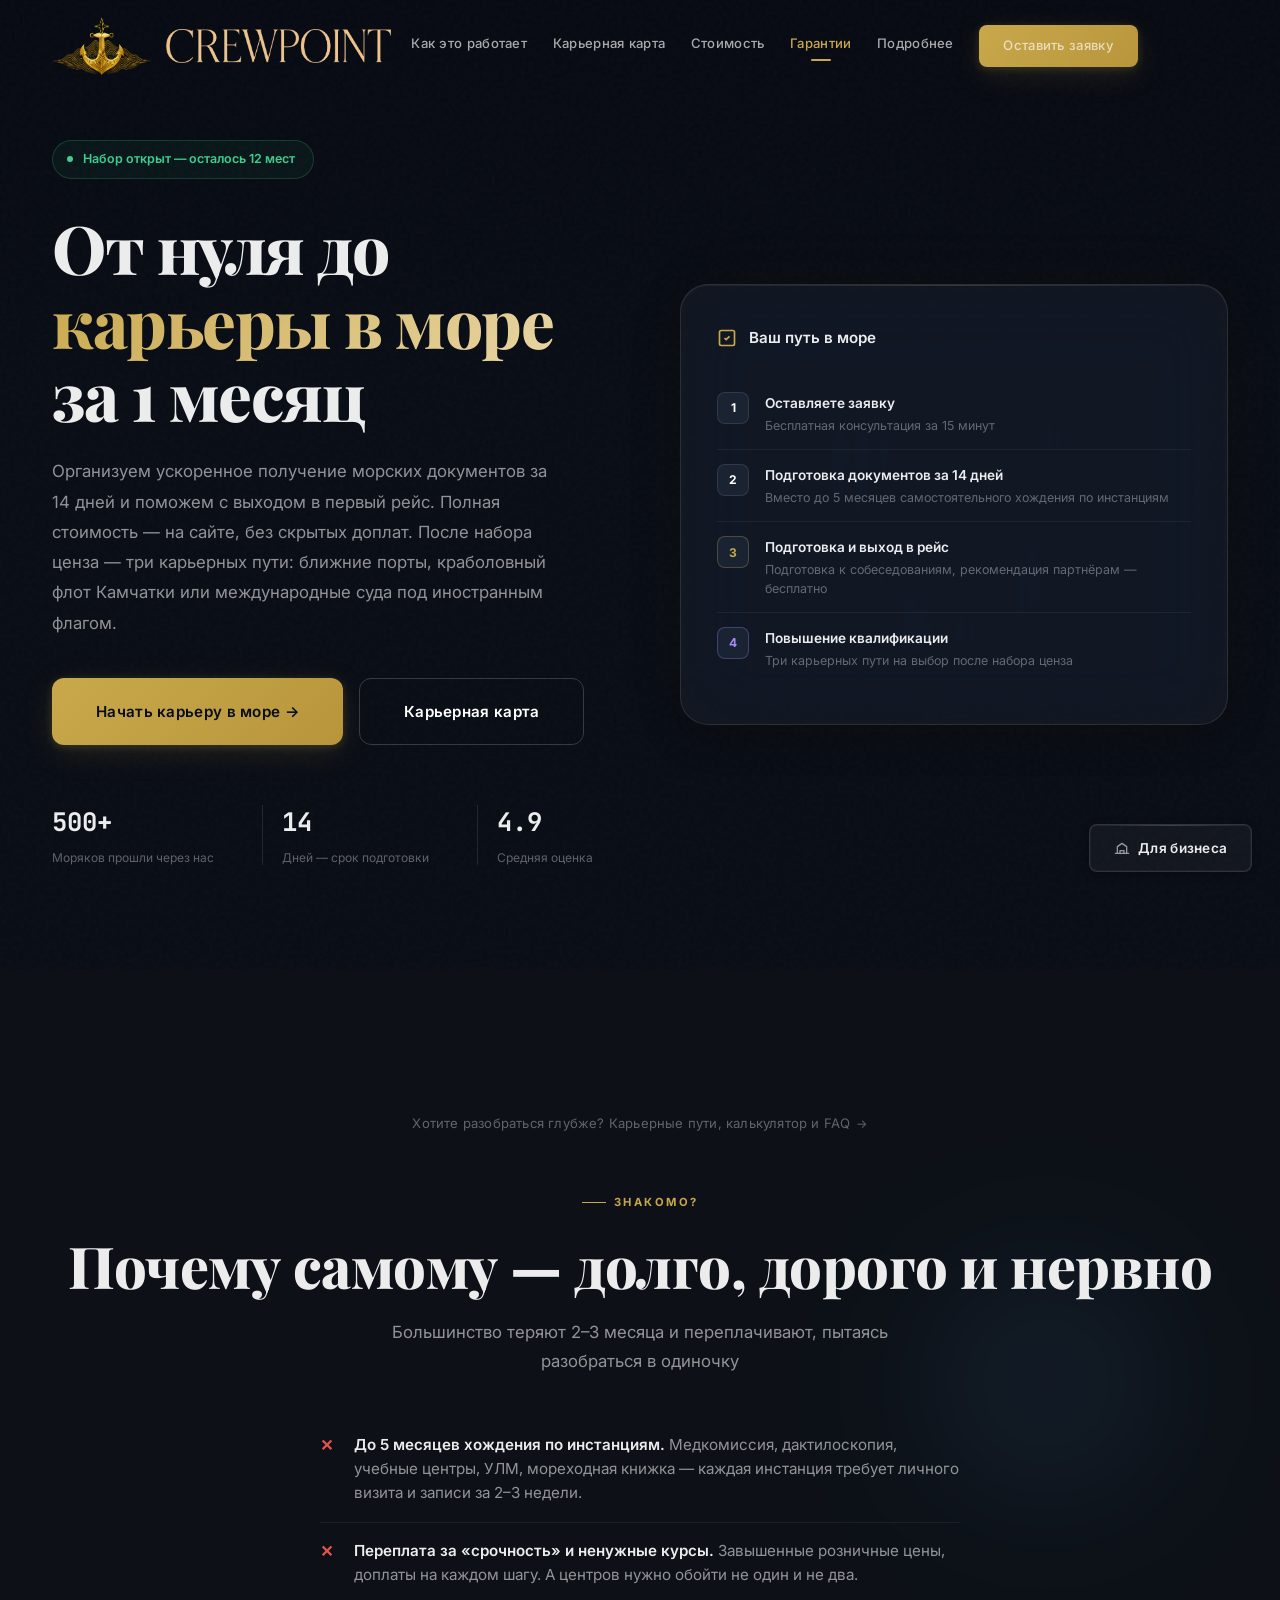
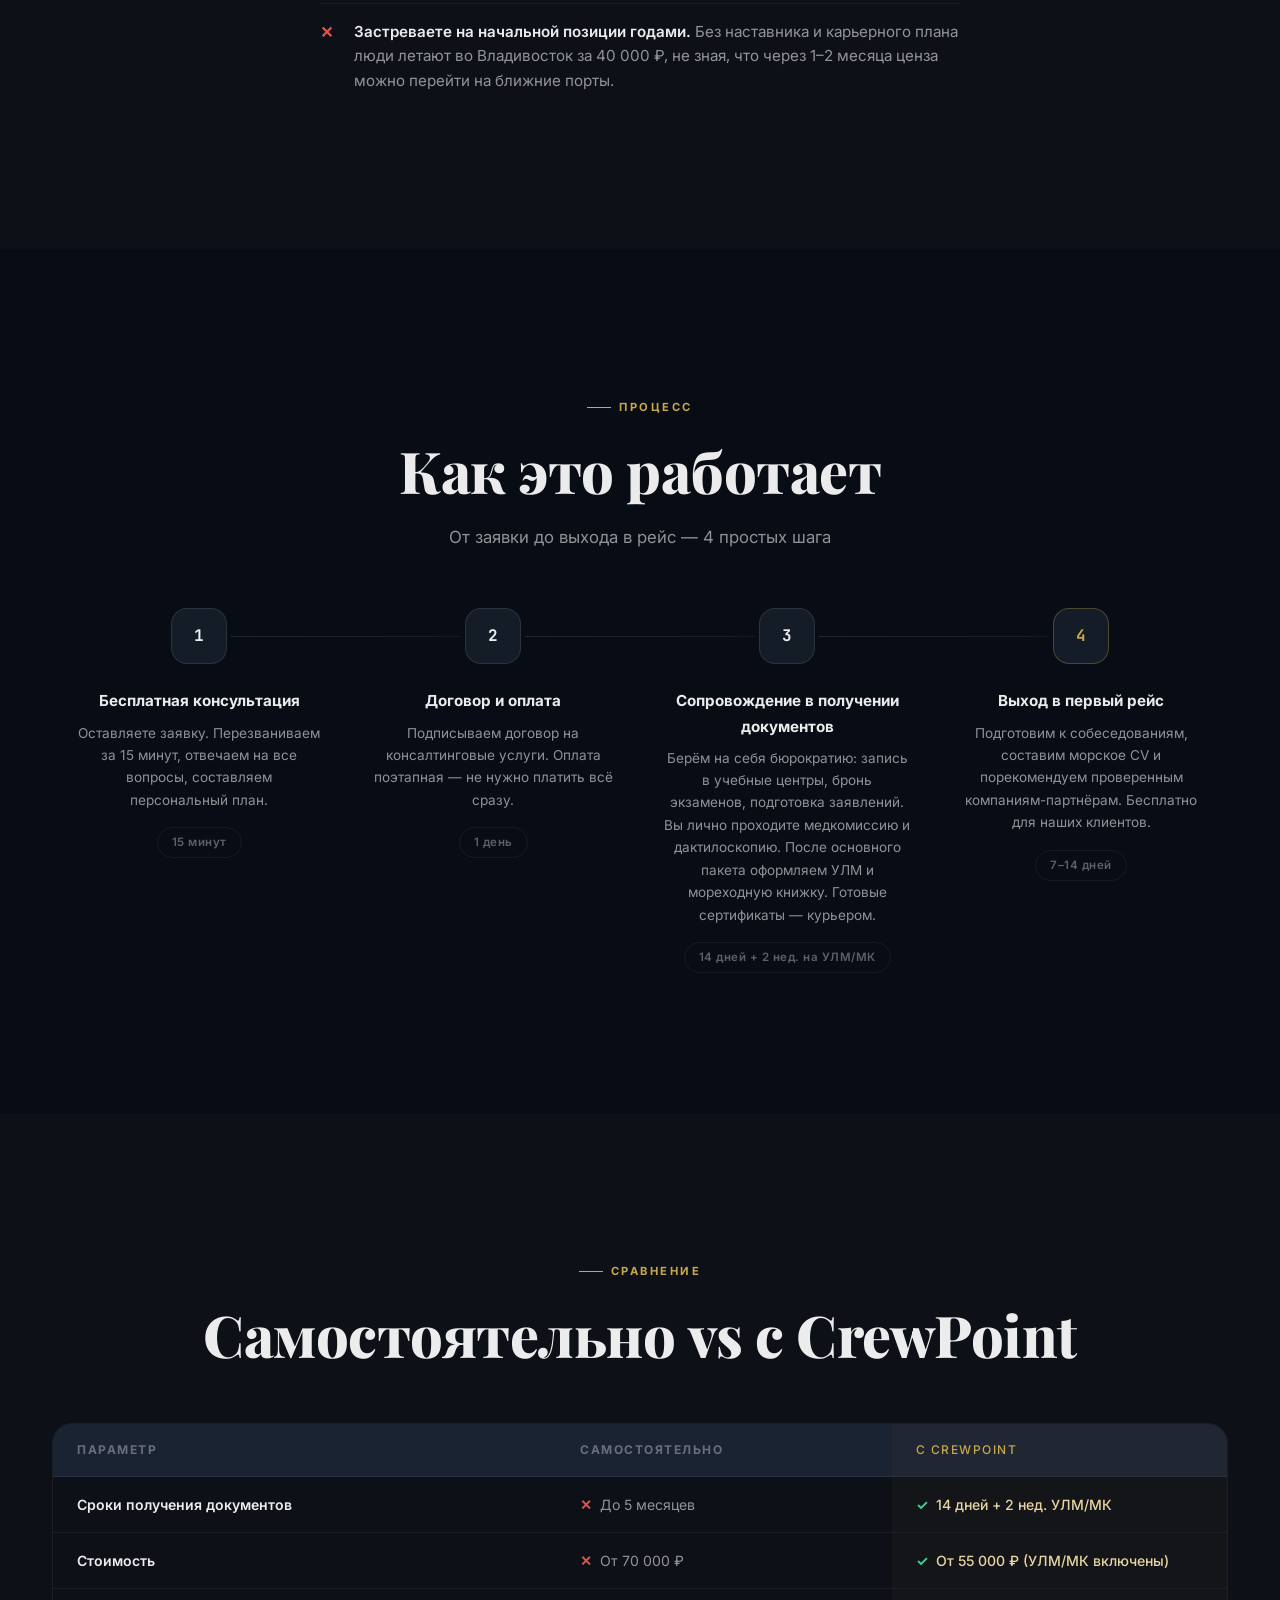
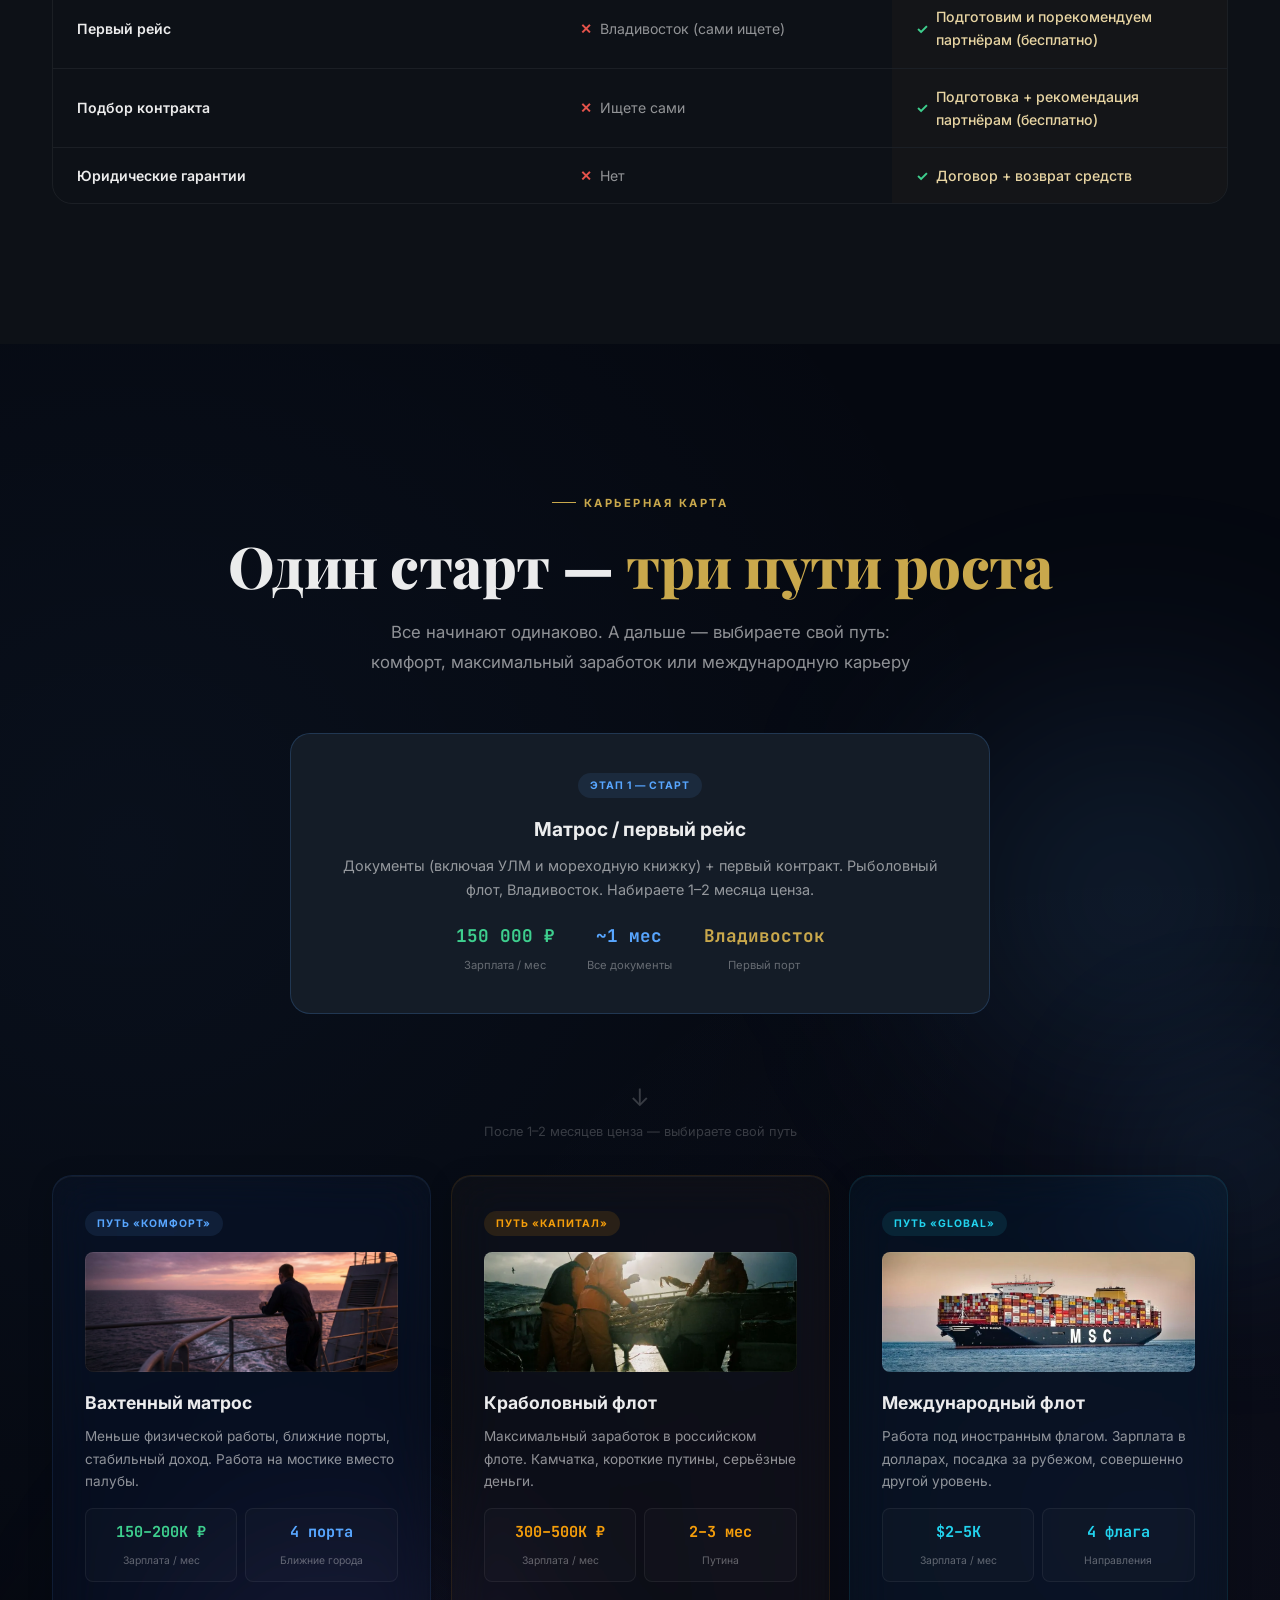
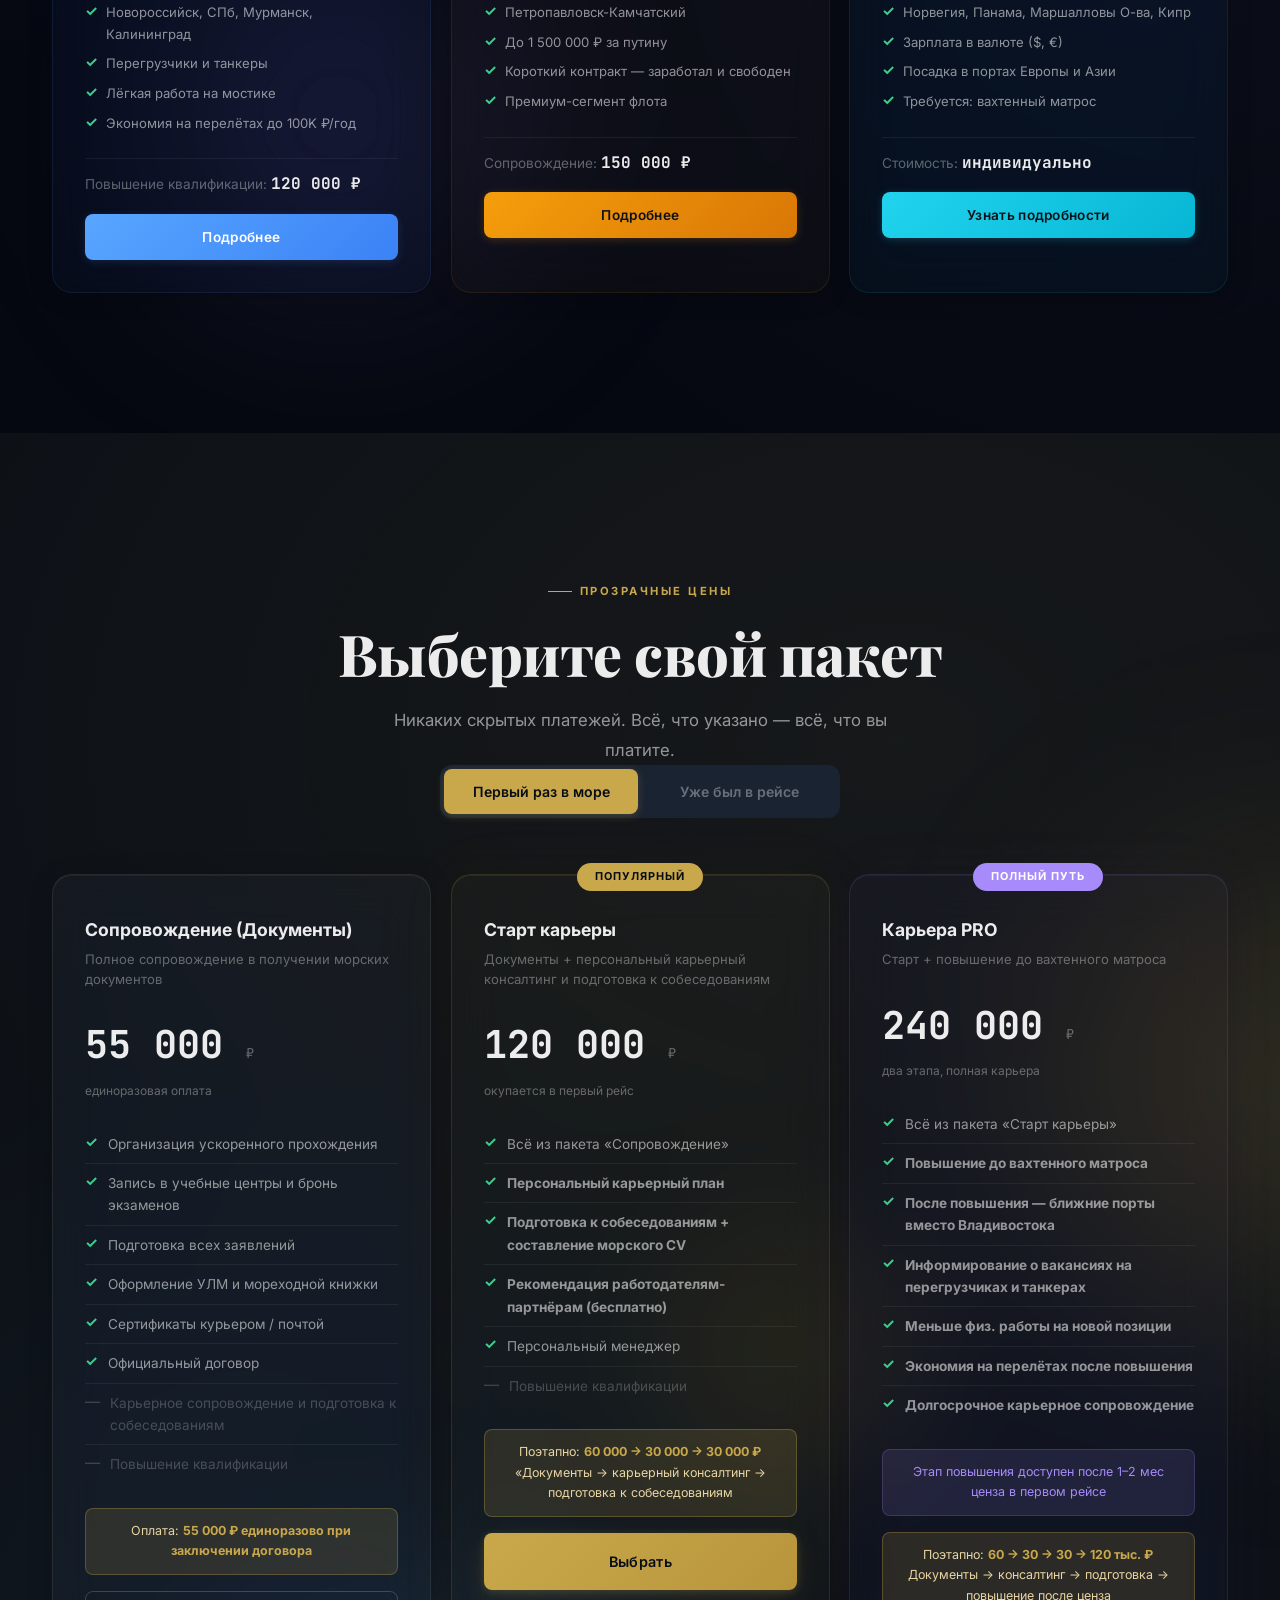
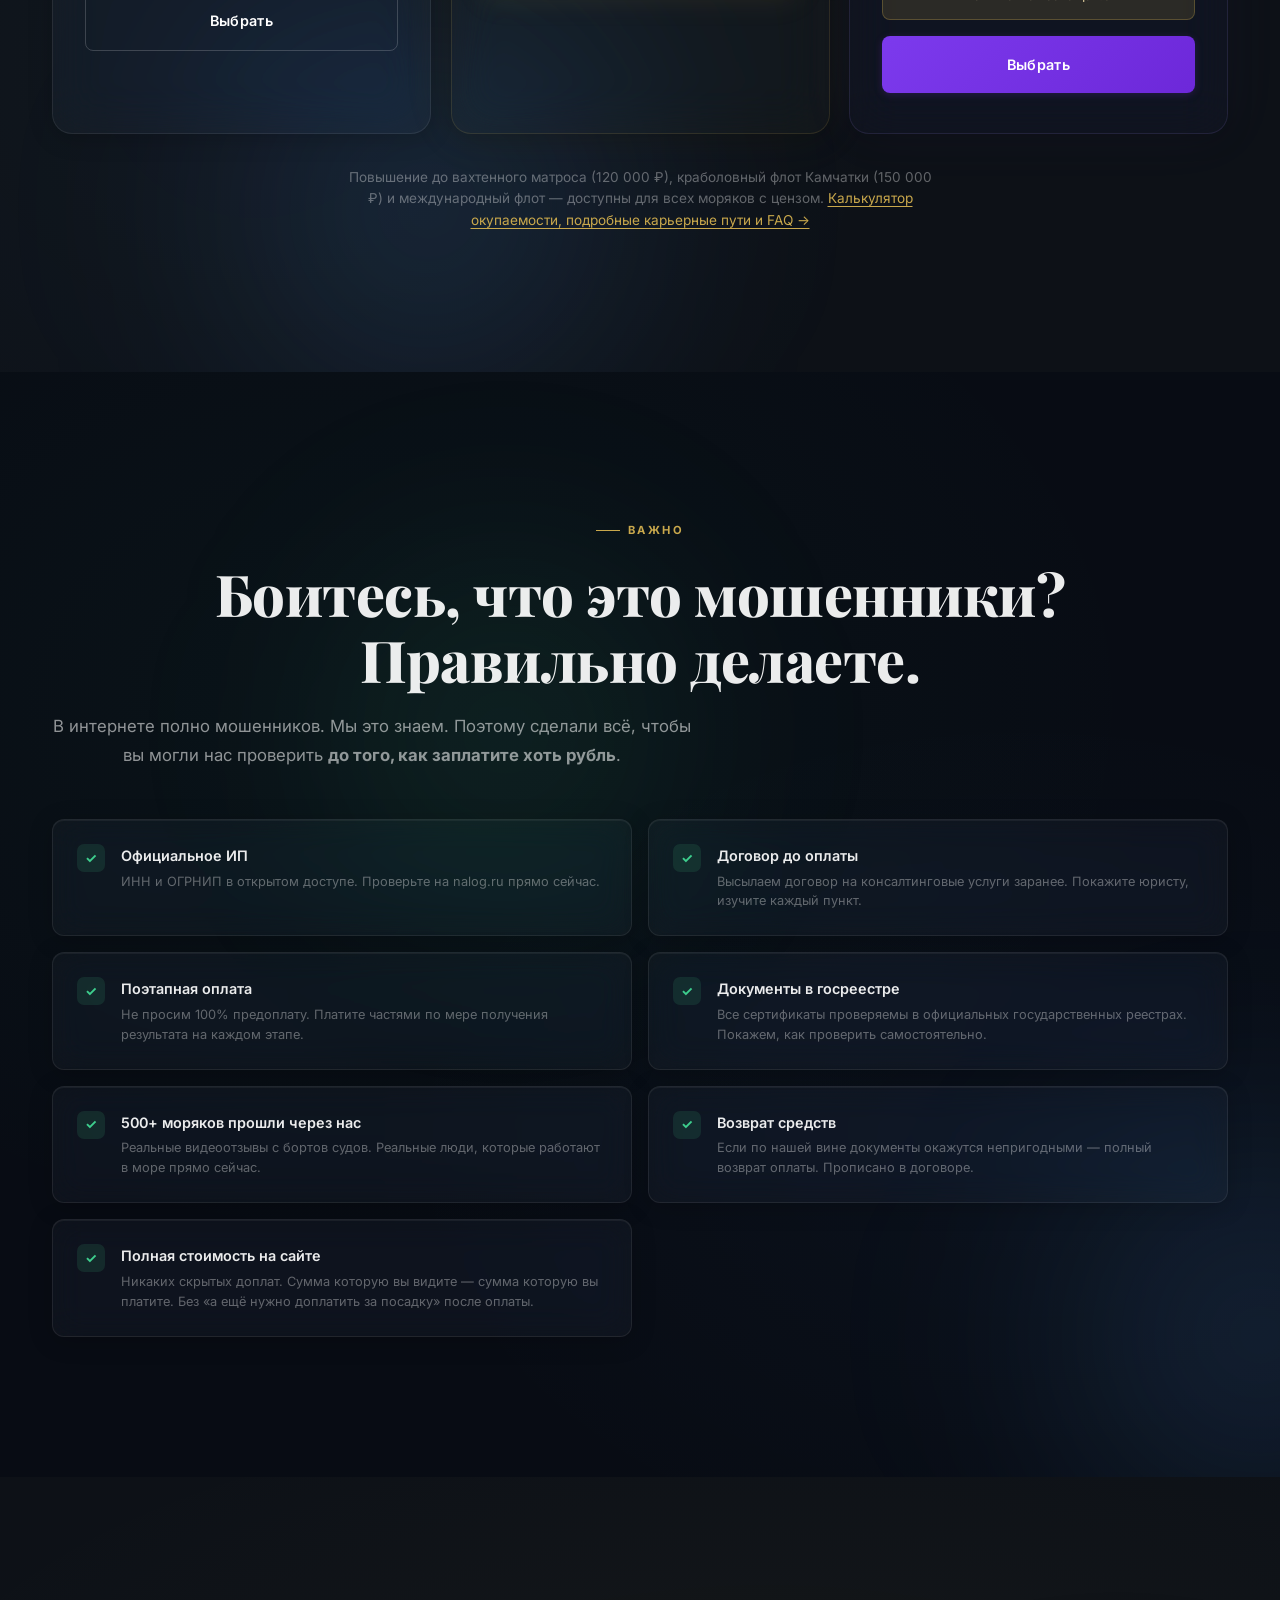
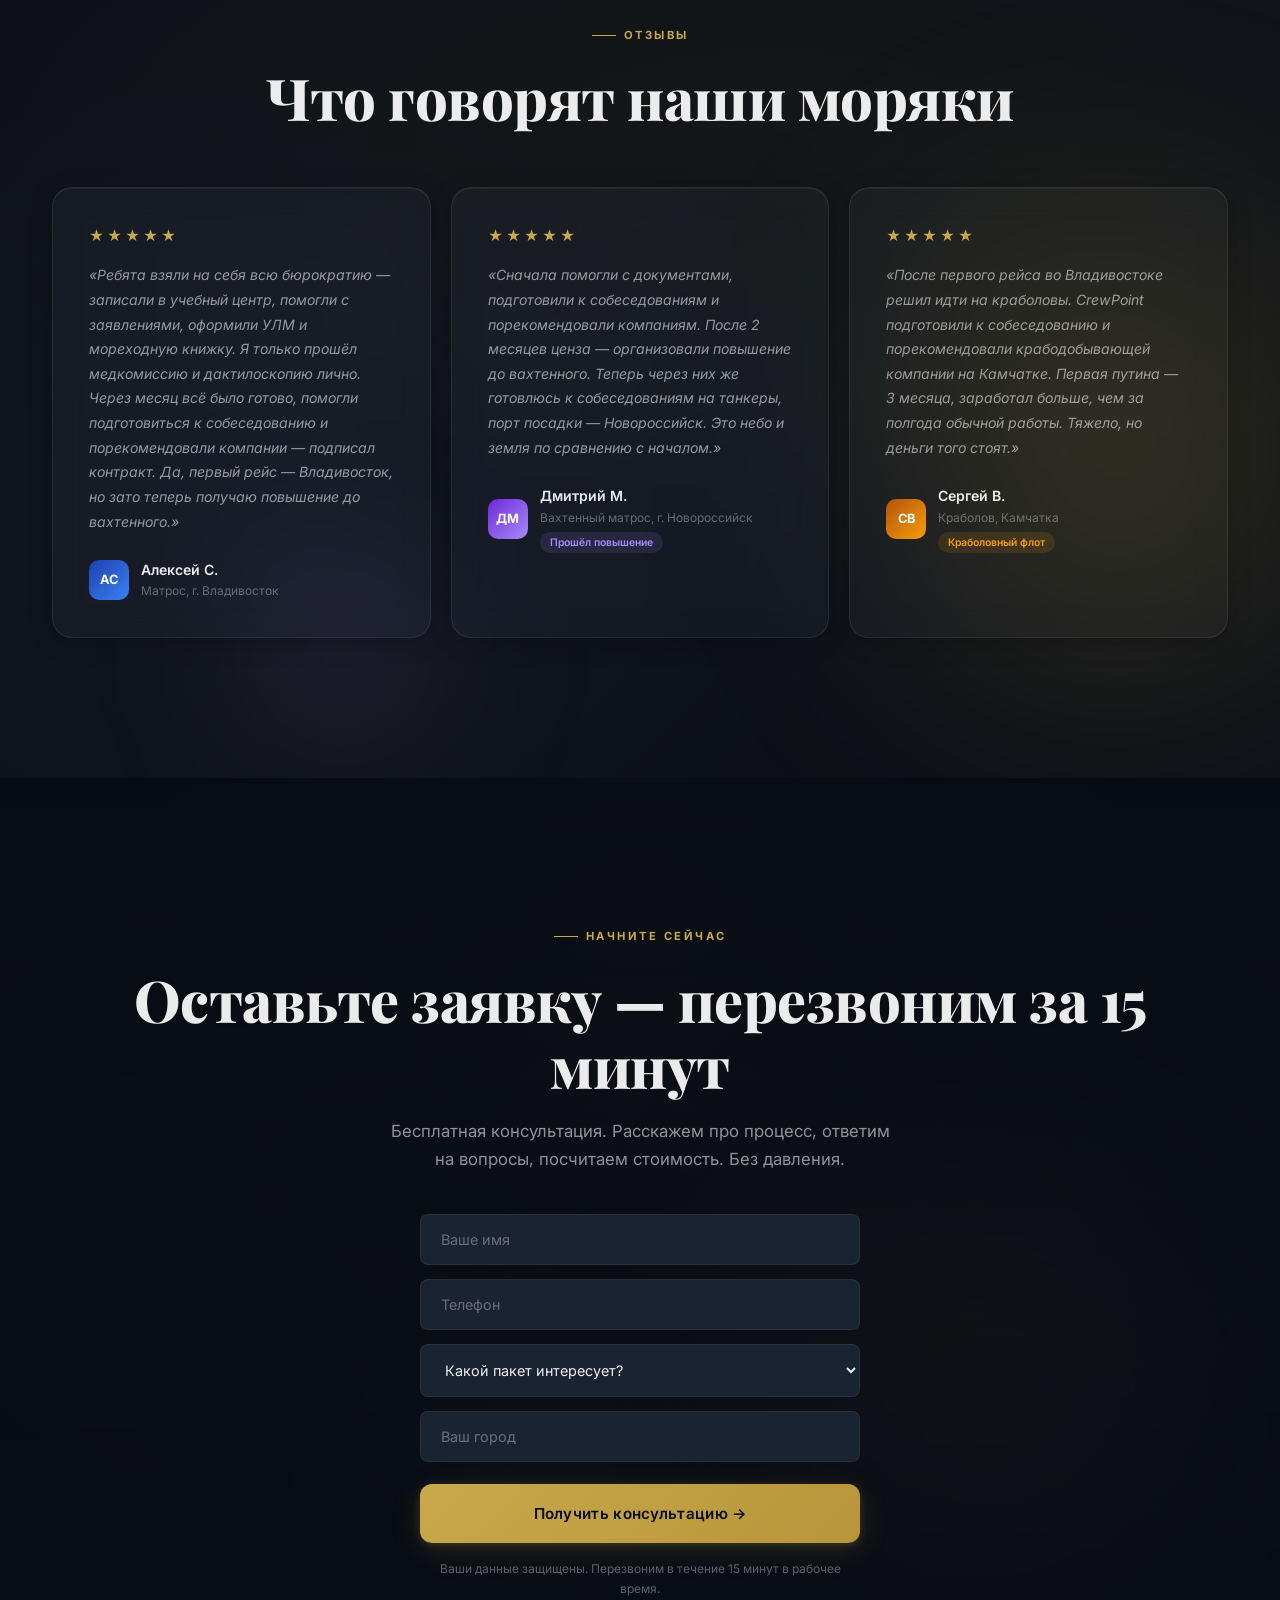
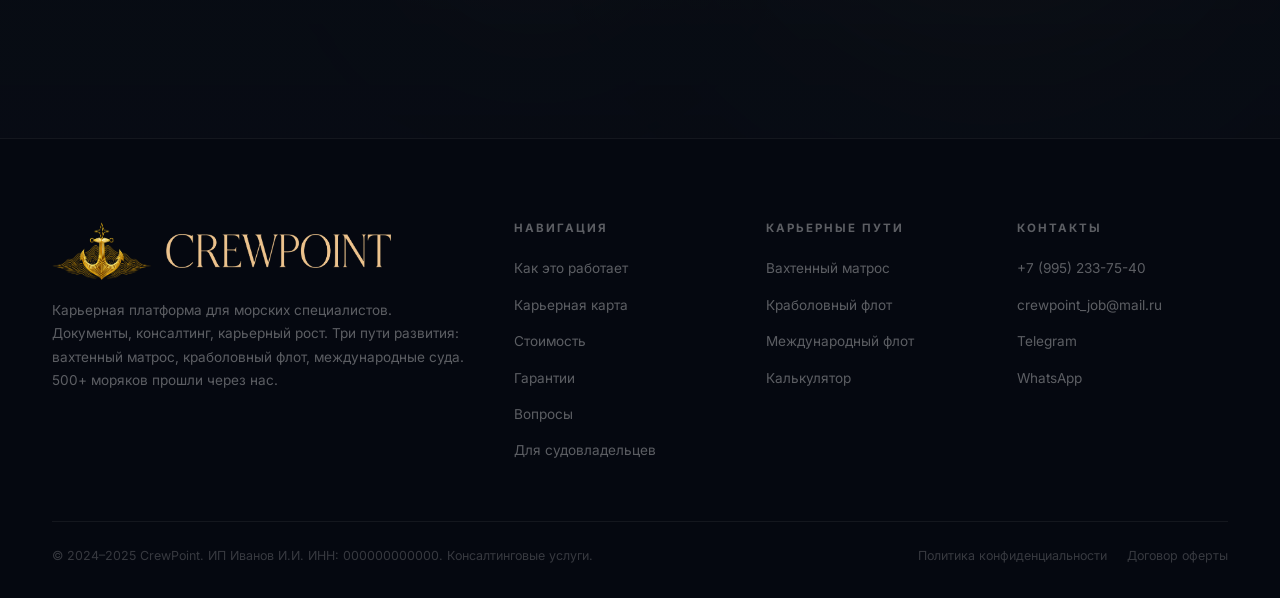
==== commit 9993da23: "Add files via upload" ====
--- a/index.html
+++ b/index.html
@@ -1,650 +1,314 @@
 <!DOCTYPE html>
 <html lang="ru">
 <head>
-    <meta charset="UTF-8">
-    <meta name="viewport" content="width=device-width, initial-scale=1.0">
-    <title>CrewPoint — Морские документы за 14 дней | Карьера в море под ключ</title>
-    <meta name="description" content="CrewPoint — карьерная платформа для морских специалистов. Документы за 14 дней. Три карьерных пути: вахтенный матрос, краболовный флот, международные суда.">
-    <meta name="theme-color" content="#080C14">
-    <meta name="color-scheme" content="dark">
-
-<!-- Open Graph -->
-<meta property="og:type" content="website">
-<meta property="og:url" content="https://dxlr24.github.io/crewpoint/">
-<meta property="og:title" content="CrewPoint — От нуля до карьеры в море за 1 месяц">
-<meta property="og:description" content="Морские документы за 14 дней. Три карьерных пути: вахтенный матрос (150-200K ₽), краболовный флот Камчатки (до 500K ₽), международные суда ($2000-5000). 500+ моряков прошли через нас.">
-<meta property="og:image" content="https://dxlr24.github.io/crewpoint/assets/images/og-cover.png">
-<meta property="og:image:width" content="1200">
-<meta property="og:image:height" content="630">
-<meta property="og:locale" content="ru_RU">
-<meta property="og:site_name" content="CrewPoint">
-
-<!-- Twitter Card -->
-<meta name="twitter:card" content="summary_large_image">
-<meta name="twitter:title" content="CrewPoint — Карьера в море за 1 месяц">
-<meta name="twitter:description" content="Документы за 14 дней. Зарплата от 150 000 ₽/мес. 500+ моряков прошли через нас.">
-<meta name="twitter:image" content="https://dxlr24.github.io/crewpoint/assets/images/og-cover.png">
-
-    <link rel="icon" type="image/png" sizes="96x96" href="favicon-96x96.png">
-    <link rel="icon" type="image/x-icon" href="favicon.ico">
-    <link rel="apple-touch-icon" sizes="180x180" href="apple-touch-icon.png">
-    <link rel="manifest" href="site.webmanifest">
-    <link rel="preconnect" href="https://fonts.googleapis.com">
-    <link rel="preconnect" href="https://fonts.gstatic.com" crossorigin>
-    <link href="https://fonts.googleapis.com/css2?family=Inter:wght@400;500;600;700&family=Playfair+Display:wght@800&family=JetBrains+Mono:wght@700&display=swap" rel="stylesheet">
-    <link rel="stylesheet" href="assets/css/style.css">
-
-    <script type="application/ld+json">
-{
-  "@context": "https://schema.org",
-  "@type": "ProfessionalService",
-  "name": "CrewPoint",
-  "description": "Карьерная платформа для морских специалистов. Документы за 14 дней, карьерный консалтинг, три пути развития.",
-  "url": "https://dxlr24.github.io/crewpoint",
-  "telephone": "+79952337540",
-  "email": "crewpoint_job@mail.ru",
-  "priceRange": "55000₽ - 270000₽",
-  "address": {
-    "@type": "PostalAddress",
-    "addressCountry": "RU"
-  },
-  "aggregateRating": {
-    "@type": "AggregateRating",
-    "ratingValue": "4.9",
-    "reviewCount": "500",
-    "bestRating": "5"
-  },
-  "hasOfferCatalog": {
-    "@type": "OfferCatalog",
-    "name": "Пакеты услуг",
-    "itemListElement": [
-      {
-        "@type": "Offer",
-        "name": "Сопровождение (Документы)",
-        "price": "55000",
-        "priceCurrency": "RUB",
-        "description": "Полное сопровождение в получении морских документов за 14 дней"
-      },
-      {
-        "@type": "Offer",
-        "name": "Старт карьеры",
-        "price": "120000",
-        "priceCurrency": "RUB",
-        "description": "Документы + персональный карьерный консалтинг и подготовка к собеседованиям"
-      },
-      {
-        "@type": "Offer",
-        "name": "Карьера PRO",
-        "price": "240000",
-        "priceCurrency": "RUB",
-        "description": "Старт + повышение до вахтенного матроса, ближние порты"
-      }
-    ]
-  },
-  "sameAs": [
-    "https://t.me/crewpoint",
-    "https://wa.me/79952337540"
-  ]
-}
-</script>
+<meta charset="UTF-8">
+<meta name="viewport" content="width=device-width, initial-scale=1.0">
+<title>CrewPoint — Морские документы за 14 дней | Карьера в море под ключ</title>
+<meta name="description" content="CrewPoint — карьерная платформа для морских специалистов. Документы за 14 дней. Три карьерных пути: вахтенный матрос, краболовный флот, международные суда.">
+<meta name="theme-color" content="#080C14"><meta name="color-scheme" content="dark">
+<meta property="og:type" content="website"><meta property="og:url" content="https://dxlr24.github.io/crewpoint/"><meta property="og:title" content="CrewPoint — От нуля до карьеры в море за 1 месяц"><meta property="og:description" content="Морские документы за 14 дней. Три карьерных пути: вахтенный матрос (150-200K ₽), краболовный флот Камчатки (до 500K ₽), международные суда ($2000-5000). 500+ моряков прошли через нас."><meta property="og:image" content="https://dxlr24.github.io/crewpoint/assets/images/og-cover.png"><meta property="og:image:width" content="1200"><meta property="og:image:height" content="630"><meta property="og:locale" content="ru_RU"><meta property="og:site_name" content="CrewPoint">
+<meta name="twitter:card" content="summary_large_image"><meta name="twitter:title" content="CrewPoint — Карьера в море за 1 месяц"><meta name="twitter:description" content="Документы за 14 дней. Зарплата от 150 000 ₽/мес. 500+ моряков прошли через нас."><meta name="twitter:image" content="https://dxlr24.github.io/crewpoint/assets/images/og-cover.png">
+<link rel="icon" type="image/png" sizes="96x96" href="favicon-96x96.png"><link rel="icon" type="image/x-icon" href="favicon.ico"><link rel="apple-touch-icon" sizes="180x180" href="apple-touch-icon.png"><link rel="manifest" href="site.webmanifest">
+<link rel="preconnect" href="https://fonts.googleapis.com"><link rel="preconnect" href="https://fonts.gstatic.com" crossorigin>
+<link href="https://fonts.googleapis.com/css2?family=Inter:wght@400;500;600;700&family=Playfair+Display:wght@800&family=JetBrains+Mono:wght@700&display=swap" rel="stylesheet"><link rel="stylesheet" href="assets/css/style.css">
+<script type="application/ld+json">{"@context":"https://schema.org","@type":"ProfessionalService","name":"CrewPoint","description":"Карьерная платформа для морских специалистов. Документы за 14 дней, карьерный консалтинг, три пути развития.","url":"https://dxlr24.github.io/crewpoint","telephone":"+79952337540","email":"crewpoint_job@mail.ru","priceRange":"55000₽ - 270000₽","address":{"@type":"PostalAddress","addressCountry":"RU"},"aggregateRating":{"@type":"AggregateRating","ratingValue":"4.9","reviewCount":"500","bestRating":"5"},"hasOfferCatalog":{"@type":"OfferCatalog","name":"Пакеты услуг","itemListElement":[{"@type":"Offer","name":"Сопровождение (Документы)","price":"55000","priceCurrency":"RUB","description":"Полное сопровождение в получении морских документов за 14 дней"},{"@type":"Offer","name":"Старт карьеры","price":"120000","priceCurrency":"RUB","description":"Документы + персональный карьерный консалтинг и подготовка к собеседованиям"},{"@type":"Offer","name":"Карьера PRO","price":"240000","priceCurrency":"RUB","description":"Старт + повышение до вахтенного матроса, ближние порты"}]},"sameAs":["https://t.me/crewpoint","https://wa.me/79952337540"]}</script>
 </head>
 <body>
 
 <!-- ═══════════════════════════════════
      HEADER
      ═══════════════════════════════════ -->
+
 <header class="header" id="header">
-    <div class="container">
-        <a href="index.html" class="logo">
-            <img src="assets/images/logo-anchor.png" alt="CrewPoint" class="logo-icon" width="54" height="54">
-            <img src="assets/images/logo-text.png" alt="CrewPoint" class="logo-name" height="28">
-        </a>
-        <nav class="nav">
-            <a href="#how">Как это работает</a>
-            <a href="#career">Карьерная карта</a>
-            <a href="#pricing">Стоимость</a>
-            <a href="#trust">Гарантии</a>
-            <a href="details.html">Подробнее</a>
-            <a href="#form" class="btn btn--gold btn--sm">Оставить заявку</a>
-        </nav>
-        <button class="burger" id="burgerBtn" aria-label="Открыть меню" aria-expanded="false"><span></span><span></span><span></span></button>
-    </div>
+<div class="container">
+<a href="index.html" class="logo"><img src="assets/images/logo-anchor.png" alt="CrewPoint" class="logo-icon" width="54" height="54"><img src="assets/images/logo-text.png" alt="CrewPoint" class="logo-name" height="28"></a>
+<nav class="nav"><a href="#how">Как это работает</a><a href="#career">Карьерная карта</a><a href="#pricing">Стоимость</a><a href="#trust">Гарантии</a><a href="details.html">Подробнее</a><a href="#form" class="btn btn--gold btn--sm">Оставить заявку</a></nav>
+<button class="burger" id="burgerBtn" aria-label="Открыть меню" aria-expanded="false"><span></span><span></span><span></span></button>
+</div>
 </header>
-
-<div class="mobile-menu" id="mobileMenu">
-    <a href="#how">Как это работает</a>
-    <a href="#career">Карьерная карта</a>
-    <a href="#pricing">Стоимость</a>
-    <a href="#trust">Гарантии</a>
-    <a href="details.html">Подробнее о программе</a>
-    <a href="#form" class="btn btn--gold">Оставить заявку</a>
-</div>
+<div class="mobile-menu" id="mobileMenu"><a href="#how">Как это работает</a><a href="#career">Карьерная карта</a><a href="#pricing">Стоимость</a><a href="#trust">Гарантии</a><a href="details.html">Подробнее о программе</a><a href="#form" class="btn btn--gold">Оставить заявку</a></div>
 
 <!-- ═══════════════════════════════════
      HERO
      ═══════════════════════════════════ -->
+
 <section class="hero">
-    <div class="hero-video">
-        <video autoplay loop muted playsinline preload="metadata" aria-hidden="true" role="presentation">
-            <source src="assets/video/sea-loop12.webm" type="video/webm">
-        </video>
-        <div class="video-fallback"></div>
-    </div>
-    <div class="hero-overlay"></div>
-    <div class="hero-grain"></div>
-    <div class="container">
-        <div class="hero-grid">
-            <div class="hero-content">
-                <div class="hero-badge"><span class="dot"></span> Набор открыт — осталось 12 мест</div>
-                <h1>От нуля до <span class="accent">карьеры в море</span> за 1 месяц</h1>
-                <p class="hero-text">Организуем ускоренное получение морских документов за 14 дней и поможем с выходом в первый рейс. Полная стоимость — на сайте, без скрытых доплат. После набора ценза — три карьерных пути: ближние порты, краболовный флот Камчатки или международные суда под иностранным флагом.</p>
-                <div class="hero-buttons">
-                    <a href="#form" class="btn btn--gold btn--lg">Начать карьеру в море &rarr;</a>
-                    <a href="#career" class="btn btn--outline btn--lg">Карьерная карта</a>
-                </div>
-                <div class="hero-stats">
-                    <div class="hero-stat"><span class="stat-value">500+</span><span class="stat-label">Моряков прошли через нас</span></div>
-                    <div class="hero-stat"><span class="stat-value">14</span><span class="stat-label">Дней — срок подготовки</span></div>
-                    <div class="hero-stat"><span class="stat-value">4.9</span><span class="stat-label">Средняя оценка</span></div>
-                </div>
-            </div>
-            <div>
-                <div class="hero-card">
-                    <div class="hero-card-title">
-                        <svg width="20" height="20" viewBox="0 0 24 24" fill="none" stroke="var(--gold)" stroke-width="2"><rect x="3" y="3" width="18" height="18" rx="2"/><path d="M9 12l2 2 4-4"/></svg>
-                        Ваш путь в море
-                    </div>
-                    <div class="h-step"><div class="h-step-num">1</div><div><h4>Оставляете заявку</h4><p>Бесплатная консультация за 15 минут</p></div></div>
-                    <div class="h-step"><div class="h-step-num">2</div><div><h4>Подготовка документов за 14 дней</h4><p>Вместо до 5 месяцев самостоятельного хождения по инстанциям</p></div></div>
-                    <div class="h-step"><div class="h-step-num h-step-num--gold">3</div><div><h4>Подготовка и выход в рейс</h4><p>Подготовка к собеседованиям, рекомендация партнёрам — бесплатно</p></div></div>
-                    <div class="h-step"><div class="h-step-num h-step-num--purple">4</div><div><h4>Повышение квалификации</h4><p>Три карьерных пути на выбор после набора ценза</p></div></div>
-                </div>
-            </div>
-        </div>
-    </div>
+<div class="hero-video"><video autoplay loop muted playsinline preload="metadata" aria-hidden="true" role="presentation"><source src="assets/video/sea-loop12.webm" type="video/webm"></video><div class="video-fallback"></div></div>
+<div class="hero-overlay"></div><div class="hero-grain"></div>
+<div class="container">
+<div class="hero-grid">
+<div class="hero-content">
+<div class="hero-badge"><span class="dot"></span> Набор открыт — осталось 12 мест</div>
+<h1>От нуля до <span class="accent">карьеры в море</span> за 1 месяц</h1>
+<p class="hero-text">Организуем ускоренное получение морских документов за 14 дней и поможем с выходом в первый рейс. Полная стоимость — на сайте, без скрытых доплат. После набора ценза — три карьерных пути: ближние порты, краболовный флот Камчатки или международные суда под иностранным флагом.</p>
+<div class="hero-buttons"><a href="#form" class="btn btn--gold btn--lg">Начать карьеру в море &rarr;</a><a href="#career" class="btn btn--outline btn--lg">Карьерная карта</a></div>
+<div class="hero-stats"><div class="hero-stat"><span class="stat-value">500+</span><span class="stat-label">Моряков прошли через нас</span></div><div class="hero-stat"><span class="stat-value">14</span><span class="stat-label">Дней — срок подготовки</span></div><div class="hero-stat"><span class="stat-value">4.9</span><span class="stat-label">Средняя оценка</span></div></div>
+</div>
+<div>
+<div class="hero-card">
+<div class="hero-card-title"><svg width="20" height="20" viewBox="0 0 24 24" fill="none" stroke="var(--gold)" stroke-width="2"><rect x="3" y="3" width="18" height="18" rx="2"/><path d="M9 12l2 2 4-4"/></svg>Ваш путь в море</div>
+<div class="h-step"><div class="h-step-num">1</div><div><h4>Оставляете заявку</h4><p>Бесплатная консультация за 15 минут</p></div></div>
+<div class="h-step"><div class="h-step-num">2</div><div><h4>Подготовка документов за 14 дней</h4><p>Вместо до 5 месяцев самостоятельного хождения по инстанциям</p></div></div>
+<div class="h-step"><div class="h-step-num h-step-num--gold">3</div><div><h4>Подготовка и выход в рейс</h4><p>Подготовка к собеседованиям, рекомендация партнёрам — бесплатно</p></div></div>
+<div class="h-step"><div class="h-step-num h-step-num--purple">4</div><div><h4>Повышение квалификации</h4><p>Три карьерных пути на выбор после набора ценза</p></div></div>
+</div>
+</div>
+</div>
+</div>
 </section>
 
 <!-- ═══════════════════════════════════
      PROBLEMS (compact)
      ═══════════════════════════════════ -->
+
 <section class="section bg-navy">
-    <div class="container">
-        <div class="detail-hint reveal">
-            <a href="details.html">
-                Хотите разобраться глубже? Карьерные пути, калькулятор и FAQ
-                <span class="hint-arrow">→</span>
-            </a>
-        </div>
-        <div class="reveal text-center">
-            <span class="label">Знакомо?</span>
-            <h2 class="title">Почему самому — долго, дорого и нервно</h2>
-            <p class="subtitle">Большинство теряют 2–3 месяца и переплачивают, пытаясь разобраться в одиночку</p>
-        </div>
-        <div class="problems-compact reveal">
-            <div class="problem-row">
-                <span class="problem-x">&#10005;</span>
-                <p><strong>До 5 месяцев хождения по инстанциям.</strong> Медкомиссия, дактилоскопия, учебные центры, УЛМ, мореходная книжка — каждая инстанция требует личного визита и записи за 2–3 недели.</p>
-            </div>
-            <div class="problem-row">
-                <span class="problem-x">&#10005;</span>
-                <p><strong>Переплата за «срочность» и ненужные курсы.</strong> Завышенные розничные цены, доплаты на каждом шагу. А центров нужно обойти не один и не два.</p>
-            </div>
-            <div class="problem-row">
-                <span class="problem-x">&#10005;</span>
-                <p><strong>Застреваете на начальной позиции годами.</strong> Без наставника и карьерного плана люди летают во Владивосток за 40 000 ₽, не зная, что через 1–2 месяца ценза можно перейти на ближние порты.</p>
-            </div>
-        </div>
-    </div>
+<div class="container">
+<div class="detail-hint reveal"><a href="details.html">Хотите разобраться глубже? Карьерные пути, калькулятор и FAQ<span class="hint-arrow">→</span></a></div>
+<div class="reveal text-center"><span class="label">Знакомо?</span><h2 class="title">Почему самому — долго, дорого и нервно</h2><p class="subtitle">Большинство теряют 2–3 месяца и переплачивают, пытаясь разобраться в одиночку</p></div>
+<div class="problems-compact reveal">
+<div class="problem-row"><span class="problem-x">&#10005;</span><p><strong>До 5 месяцев хождения по инстанциям.</strong> Медкомиссия, дактилоскопия, учебные центры, УЛМ, мореходная книжка — каждая инстанция требует личного визита и записи за 2–3 недели.</p></div>
+<div class="problem-row"><span class="problem-x">&#10005;</span><p><strong>Переплата за «срочность» и ненужные курсы.</strong> Завышенные розничные цены, доплаты на каждом шагу. А центров нужно обойти не один и не два.</p></div>
+<div class="problem-row"><span class="problem-x">&#10005;</span><p><strong>Застреваете на начальной позиции годами.</strong> Без наставника и карьерного плана люди летают во Владивосток за 40 000 ₽, не зная, что через 1–2 месяца ценза можно перейти на ближние порты.</p></div>
+</div>
+</div>
 </section>
 
 <!-- ═══════════════════════════════════
      HOW IT WORKS
      ═══════════════════════════════════ -->
+
 <section class="section bg-dark" id="how">
-    <div class="container">
-        <div class="reveal text-center">
-            <span class="label">Процесс</span>
-            <h2 class="title">Как это работает</h2>
-            <p class="subtitle">От заявки до выхода в рейс — 4 простых шага</p>
-        </div>
-        <div class="steps-grid reveal">
-            <div class="step"><div class="step-num">1</div><h3>Бесплатная консультация</h3><p>Оставляете заявку. Перезваниваем за 15 минут, отвечаем на все вопросы, составляем персональный план.</p><span class="step-time">15 минут</span></div>
-            <div class="step"><div class="step-num">2</div><h3>Договор и оплата</h3><p>Подписываем договор на консалтинговые услуги. Оплата поэтапная — не нужно платить всё сразу.</p><span class="step-time">1 день</span></div>
-            <div class="step"><div class="step-num">3</div><h3>Сопровождение в получении документов</h3><p>Берём на себя бюрократию: запись в учебные центры, бронь экзаменов, подготовка заявлений. Вы лично проходите медкомиссию и дактилоскопию. После основного пакета оформляем УЛМ и мореходную книжку. Готовые сертификаты — курьером.</p><span class="step-time">14 дней + 2 нед. на УЛМ/МК</span></div>
-            <div class="step"><div class="step-num">4</div><h3>Выход в первый рейс</h3><p>Подготовим к собеседованиям, составим морское CV и порекомендуем проверенным компаниям-партнёрам. Бесплатно для наших клиентов.</p><span class="step-time">7–14 дней</span></div>
-        </div>
-    </div>
+<div class="container">
+<div class="reveal text-center"><span class="label">Процесс</span><h2 class="title">Как это работает</h2><p class="subtitle">От заявки до выхода в рейс — 4 простых шага</p></div>
+<div class="steps-grid reveal">
+<div class="step"><div class="step-num">1</div><h3>Бесплатная консультация</h3><p>Оставляете заявку. Перезваниваем за 15 минут, отвечаем на все вопросы, составляем персональный план.</p><span class="step-time">15 минут</span></div>
+<div class="step"><div class="step-num">2</div><h3>Договор и оплата</h3><p>Подписываем договор на консалтинговые услуги. Оплата поэтапная — не нужно платить всё сразу.</p><span class="step-time">1 день</span></div>
+<div class="step"><div class="step-num">3</div><h3>Сопровождение в получении документов</h3><p>Берём на себя бюрократию: запись в учебные центры, бронь экзаменов, подготовка заявлений. Вы лично проходите медкомиссию и дактилоскопию. После основного пакета оформляем УЛМ и мореходную книжку. Готовые сертификаты — курьером.</p><span class="step-time">14 дней + 2 нед. на УЛМ/МК</span></div>
+<div class="step"><div class="step-num">4</div><h3>Выход в первый рейс</h3><p>Подготовим к собеседованиям, составим морское CV и порекомендуем проверенным компаниям-партнёрам. Бесплатно для наших клиентов.</p><span class="step-time">7–14 дней</span></div>
+</div>
+</div>
 </section>
 
 <!-- ═══════════════════════════════════
      COMPARISON (compact)
      ═══════════════════════════════════ -->
+
 <section class="section bg-navy">
-    <div class="container">
-        <div class="reveal text-center">
-            <span class="label">Сравнение</span>
-            <h2 class="title">Самостоятельно vs с CrewPoint</h2>
-        </div>
-        <div class="comp-table reveal">
-            <div class="comp-row comp-row--head"><div class="comp-cell">Параметр</div><div class="comp-cell">Самостоятельно</div><div class="comp-cell">С CrewPoint</div></div>
-            <div class="comp-row"><div class="comp-cell"><strong>Сроки получения документов</strong></div><div class="comp-cell"><span class="icon-no">&#10005;</span> До 5 месяцев</div><div class="comp-cell"><span class="icon-yes">&#10003;</span> 14 дней + 2 нед. УЛМ/МК</div></div>
-            <div class="comp-row"><div class="comp-cell"><strong>Стоимость</strong></div><div class="comp-cell"><span class="icon-no">&#10005;</span> От 70 000 ₽</div><div class="comp-cell"><span class="icon-yes">&#10003;</span> От 55 000 ₽ (УЛМ/МК включены)</div></div>
-            <div class="comp-row"><div class="comp-cell"><strong>Первый рейс</strong></div><div class="comp-cell"><span class="icon-no">&#10005;</span> Владивосток (сами ищете)</div><div class="comp-cell"><span class="icon-yes">&#10003;</span> Подготовим и порекомендуем партнёрам (бесплатно)</div></div>
-            <div class="comp-row"><div class="comp-cell"><strong>Подбор контракта</strong></div><div class="comp-cell"><span class="icon-no">&#10005;</span> Ищете сами</div><div class="comp-cell"><span class="icon-yes">&#10003;</span> Подготовка + рекомендация партнёрам (бесплатно)</div></div>
-            <div class="comp-row"><div class="comp-cell"><strong>Юридические гарантии</strong></div><div class="comp-cell"><span class="icon-no">&#10005;</span> Нет</div><div class="comp-cell"><span class="icon-yes">&#10003;</span> Договор + возврат средств</div></div>
-        </div>
-    </div>
+<div class="container">
+<div class="reveal text-center"><span class="label">Сравнение</span><h2 class="title">Самостоятельно vs с CrewPoint</h2></div>
+<div class="comp-table reveal">
+<div class="comp-row comp-row--head"><div class="comp-cell">Параметр</div><div class="comp-cell">Самостоятельно</div><div class="comp-cell">С CrewPoint</div></div>
+<div class="comp-row"><div class="comp-cell"><strong>Сроки получения документов</strong></div><div class="comp-cell"><span class="icon-no">&#10005;</span> До 5 месяцев</div><div class="comp-cell"><span class="icon-yes">&#10003;</span> 14 дней + 2 нед. УЛМ/МК</div></div>
+<div class="comp-row"><div class="comp-cell"><strong>Стоимость</strong></div><div class="comp-cell"><span class="icon-no">&#10005;</span> От 70 000 ₽</div><div class="comp-cell"><span class="icon-yes">&#10003;</span> От 55 000 ₽ (УЛМ/МК включены)</div></div>
+<div class="comp-row"><div class="comp-cell"><strong>Первый рейс</strong></div><div class="comp-cell"><span class="icon-no">&#10005;</span> Владивосток (сами ищете)</div><div class="comp-cell"><span class="icon-yes">&#10003;</span> Подготовим и порекомендуем партнёрам (бесплатно)</div></div>
+<div class="comp-row"><div class="comp-cell"><strong>Подбор контракта</strong></div><div class="comp-cell"><span class="icon-no">&#10005;</span> Ищете сами</div><div class="comp-cell"><span class="icon-yes">&#10003;</span> Подготовка + рекомендация партнёрам (бесплатно)</div></div>
+<div class="comp-row"><div class="comp-cell"><strong>Юридические гарантии</strong></div><div class="comp-cell"><span class="icon-no">&#10005;</span> Нет</div><div class="comp-cell"><span class="icon-yes">&#10003;</span> Договор + возврат средств</div></div>
+</div>
+</div>
 </section>
 
 <!-- ═══════════════════════════════════
      CAREER MAP
      ═══════════════════════════════════ -->
+
 <section class="section bg-deepest" id="career">
-    <div class="container">
-        <div class="reveal text-center">
-            <span class="label">Карьерная карта</span>
-            <h2 class="title">Один старт — <span class="accent">три пути роста</span></h2>
-            <p class="subtitle">Все начинают одинаково. А дальше — выбираете свой путь: комфорт, максимальный заработок или международную карьеру</p>
-        </div>
-        <div class="career-map reveal">
-            <div class="career-start">
-                <span class="branch-badge badge-blue">Этап 1 — Старт</span>
-                <h3>Матрос / первый рейс</h3>
-                <p>Документы (включая УЛМ и мореходную книжку) + первый контракт. Рыболовный флот, Владивосток. Набираете 1–2 месяца ценза.</p>
-                <div class="stage-stats">
-                    <div class="s-stat"><span class="s-val text-green">150 000 ₽</span><span class="s-lbl">Зарплата / мес</span></div>
-                    <div class="s-stat"><span class="s-val text-blue">~1 мес</span><span class="s-lbl">Все документы</span></div>
-                    <div class="s-stat"><span class="s-val text-gold">Владивосток</span><span class="s-lbl">Первый порт</span></div>
-                </div>
-            </div>
-            <div class="career-arrow-center"><span>&#8595;</span>После 1–2 месяцев ценза — выбираете свой путь</div>
-            <div class="career-branches">
-                <!-- Комфорт -->
-                <div class="branch branch--comfort">
-                    <span class="branch-badge badge-blue">Путь «Комфорт»</span>
-                    <div class="branch-img photo-frame"><img src="assets/images/bridge-officer.webp" alt="Вахтенный матрос на мостике" class="photo" loading="lazy" width="600" height="240" decoding="async"></div>
-                    <h3>Вахтенный матрос</h3>
-                    <p class="b-desc">Меньше физической работы, ближние порты, стабильный доход. Работа на мостике вместо палубы.</p>
-                    <div class="branch-stats">
-                        <div class="b-stat"><span class="v text-green">150–200K ₽</span><span class="l">Зарплата / мес</span></div>
-                        <div class="b-stat"><span class="v text-blue">4 порта</span><span class="l">Ближние города</span></div>
-                    </div>
-                    <ul class="branch-features">
-                        <li><span class="ck">&#10003;</span> Новороссийск, СПб, Мурманск, Калининград</li>
-                        <li><span class="ck">&#10003;</span> Перегрузчики и танкеры</li>
-                        <li><span class="ck">&#10003;</span> Лёгкая работа на мостике</li>
-                        <li><span class="ck">&#10003;</span> Экономия на перелётах до 100K ₽/год</li>
-                    </ul>
-                    <div class="branch-price">Повышение квалификации: <strong>120 000 ₽</strong></div>
-                    <a href="details.html#path-comfort" class="btn btn--primary btn--full btn--sm">Подробнее</a>
-                </div>
-                <!-- Капитал -->
-                <div class="branch branch--capital">
-                    <span class="branch-badge badge-orange">Путь «Капитал»</span>
-                    <div class="branch-img photo-frame"><img src="assets/images/crab-boat.webp" alt="Краболовное судно Камчатка" class="photo" loading="lazy" width="600" height="240" decoding="async"></div>
-                    <h3>Краболовный флот</h3>
-                    <p class="b-desc">Максимальный заработок в российском флоте. Камчатка, короткие путины, серьёзные деньги.</p>
-                    <div class="branch-stats">
-                        <div class="b-stat"><span class="v text-orange">300–500K ₽</span><span class="l">Зарплата / мес</span></div>
-                        <div class="b-stat"><span class="v text-orange">2–3 мес</span><span class="l">Путина</span></div>
-                    </div>
-                    <ul class="branch-features">
-                        <li><span class="ck">&#10003;</span> Петропавловск-Камчатский</li>
-                        <li><span class="ck">&#10003;</span> До 1 500 000 ₽ за путину</li>
-                        <li><span class="ck">&#10003;</span> Короткий контракт — заработал и свободен</li>
-                        <li><span class="ck">&#10003;</span> Премиум-сегмент флота</li>
-                    </ul>
-                    <div class="branch-price">Сопровождение: <strong>150 000 ₽</strong></div>
-                    <a href="details.html#path-capital" class="btn btn--orange btn--full btn--sm">Подробнее</a>
-                </div>
-                <!-- Global -->
-                <div class="branch branch--global">
-                    <span class="branch-badge badge-cyan">Путь «Global»</span>
-                    <div class="branch-img photo-frame"><img src="assets/images/international-vessel.webp" alt="Международное судно" class="photo" loading="lazy" width="600" height="240" decoding="async"></div>
-                    <h3>Международный флот</h3>
-                    <p class="b-desc">Работа под иностранным флагом. Зарплата в долларах, посадка за рубежом, совершенно другой уровень.</p>
-                    <div class="branch-stats">
-                        <div class="b-stat"><span class="v text-cyan">$2–5K</span><span class="l">Зарплата / мес</span></div>
-                        <div class="b-stat"><span class="v text-cyan">4 флага</span><span class="l">Направления</span></div>
-                    </div>
-                    <ul class="branch-features">
-                        <li><span class="ck">&#10003;</span> Норвегия, Панама, Маршалловы О-ва, Кипр</li>
-                        <li><span class="ck">&#10003;</span> Зарплата в валюте ($, €)</li>
-                        <li><span class="ck">&#10003;</span> Посадка в портах Европы и Азии</li>
-                        <li><span class="ck">&#10003;</span> Требуется: вахтенный матрос</li>
-                    </ul>
-                    <div class="branch-price">Стоимость: <strong>индивидуально</strong></div>
-                    <a href="details.html#path-global" class="btn btn--cyan btn--full btn--sm">Узнать подробности</a>
-                </div>
-            </div>
-        </div>
-    </div>
+<div class="container">
+<div class="reveal text-center"><span class="label">Карьерная карта</span><h2 class="title">Один старт — <span class="accent">три пути роста</span></h2><p class="subtitle">Все начинают одинаково. А дальше — выбираете свой путь: комфорт, максимальный заработок или международную карьеру</p></div>
+<div class="career-map reveal">
+<div class="career-start">
+<span class="branch-badge badge-blue">Этап 1 — Старт</span><h3>Матрос / первый рейс</h3><p>Документы (включая УЛМ и мореходную книжку) + первый контракт. Рыболовный флот, Владивосток. Набираете 1–2 месяца ценза.</p>
+<div class="stage-stats"><div class="s-stat"><span class="s-val text-green">150 000 ₽</span><span class="s-lbl">Зарплата / мес</span></div><div class="s-stat"><span class="s-val text-blue">~1 мес</span><span class="s-lbl">Все документы</span></div><div class="s-stat"><span class="s-val text-gold">Владивосток</span><span class="s-lbl">Первый порт</span></div></div>
+</div>
+<div class="career-arrow-center"><span>&#8595;</span>После 1–2 месяцев ценза — выбираете свой путь</div>
+<div class="career-branches">
+<div class="branch branch--comfort">
+<span class="branch-badge badge-blue">Путь «Комфорт»</span><div class="branch-img photo-frame"><img src="assets/images/bridge-officer.webp" alt="Вахтенный матрос на мостике" class="photo" loading="lazy" width="600" height="240" decoding="async"></div><h3>Вахтенный матрос</h3><p class="b-desc">Меньше физической работы, ближние порты, стабильный доход. Работа на мостике вместо палубы.</p>
+<div class="branch-stats"><div class="b-stat"><span class="v text-green">150–200K ₽</span><span class="l">Зарплата / мес</span></div><div class="b-stat"><span class="v text-blue">4 порта</span><span class="l">Ближние города</span></div></div>
+<ul class="branch-features"><li><span class="ck">&#10003;</span> Новороссийск, СПб, Мурманск, Калининград</li><li><span class="ck">&#10003;</span> Перегрузчики и танкеры</li><li><span class="ck">&#10003;</span> Лёгкая работа на мостике</li><li><span class="ck">&#10003;</span> Экономия на перелётах до 100K ₽/год</li></ul>
+<div class="branch-price">Повышение квалификации: <strong>120 000 ₽</strong></div><a href="details.html#path-comfort" class="btn btn--primary btn--full btn--sm">Подробнее</a>
+</div>
+<div class="branch branch--capital">
+<span class="branch-badge badge-orange">Путь «Капитал»</span><div class="branch-img photo-frame"><img src="assets/images/crab-boat.webp" alt="Краболовное судно Камчатка" class="photo" loading="lazy" width="600" height="240" decoding="async"></div><h3>Краболовный флот</h3><p class="b-desc">Максимальный заработок в российском флоте. Камчатка, короткие путины, серьёзные деньги.</p>
+<div class="branch-stats"><div class="b-stat"><span class="v text-orange">300–500K ₽</span><span class="l">Зарплата / мес</span></div><div class="b-stat"><span class="v text-orange">2–3 мес</span><span class="l">Путина</span></div></div>
+<ul class="branch-features"><li><span class="ck">&#10003;</span> Петропавловск-Камчатский</li><li><span class="ck">&#10003;</span> До 1 500 000 ₽ за путину</li><li><span class="ck">&#10003;</span> Короткий контракт — заработал и свободен</li><li><span class="ck">&#10003;</span> Премиум-сегмент флота</li></ul>
+<div class="branch-price">Сопровождение: <strong>150 000 ₽</strong></div><a href="details.html#path-capital" class="btn btn--orange btn--full btn--sm">Подробнее</a>
+</div>
+<div class="branch branch--global">
+<span class="branch-badge badge-cyan">Путь «Global»</span><div class="branch-img photo-frame"><img src="assets/images/international-vessel.webp" alt="Международное судно" class="photo" loading="lazy" width="600" height="240" decoding="async"></div><h3>Международный флот</h3><p class="b-desc">Работа под иностранным флагом. Зарплата в долларах, посадка за рубежом, совершенно другой уровень.</p>
+<div class="branch-stats"><div class="b-stat"><span class="v text-cyan">$2–5K</span><span class="l">Зарплата / мес</span></div><div class="b-stat"><span class="v text-cyan">4 флага</span><span class="l">Направления</span></div></div>
+<ul class="branch-features"><li><span class="ck">&#10003;</span> Норвегия, Панама, Маршалловы О-ва, Кипр</li><li><span class="ck">&#10003;</span> Зарплата в валюте ($, €)</li><li><span class="ck">&#10003;</span> Посадка в портах Европы и Азии</li><li><span class="ck">&#10003;</span> Требуется: вахтенный матрос</li></ul>
+<div class="branch-price">Стоимость: <strong>индивидуально</strong></div><a href="details.html#path-global" class="btn btn--cyan btn--full btn--sm">Узнать подробности</a>
+</div>
+</div>
+</div>
+</div>
 </section>
 
 <!-- ═══════════════════════════════════
      PRICING
      ═══════════════════════════════════ -->
+
 <section class="section bg-navy" id="pricing">
-    <div class="container">
-        <div class="reveal text-center">
-            <span class="label">Прозрачные цены</span>
-            <h2 class="title">Выберите свой пакет</h2>
-            <p class="subtitle">Никаких скрытых платежей. Всё, что указано — всё, что вы платите.</p>
-        </div>
-        <div class="pricing-tabs reveal" id="pricingTabs">
-            <button class="pricing-tab active" data-tab="newbie">Первый раз в море</button>
-            <button class="pricing-tab" data-tab="experienced">Уже был в рейсе</button>
-        </div>
-
-        <!-- Новички -->
-        <div class="pricing-panel active reveal" id="panelNewbie">
-            <div class="p-card">
-                <h3>Сопровождение (Документы)</h3>
-                <p class="p-desc">Полное сопровождение в получении морских документов</p>
-                <div class="p-amount">55 000 <span>₽</span></div>
-                <p class="p-note">единоразовая оплата</p>
-                <ul class="p-features">
-                    <li><span class="ck">&#10003;</span> Организация ускоренного прохождения</li>
-                    <li><span class="ck">&#10003;</span> Запись в учебные центры и бронь экзаменов</li>
-                    <li><span class="ck">&#10003;</span> Подготовка всех заявлений</li>
-                    <li><span class="ck">&#10003;</span> Оформление УЛМ и мореходной книжки</li>
-                    <li><span class="ck">&#10003;</span> Сертификаты курьером / почтой</li>
-                    <li><span class="ck">&#10003;</span> Официальный договор</li>
-                    <li><span class="no">&mdash;</span> <span class="faded">Карьерное сопровождение и подготовка к собеседованиям</span></li>
-                    <li><span class="no">&mdash;</span> <span class="faded">Повышение квалификации</span></li>
-                </ul>
-                <div class="p-inst"><p>Оплата: <strong>55 000 ₽ единоразово при заключении договора</strong></p></div>
-                <a href="#form" class="btn btn--outline btn--full">Выбрать</a>
-            </div>
-            <div class="p-card p-card--popular">
-                <div class="card-badge card-badge--gold">Популярный</div>
-                <h3>Старт карьеры</h3>
-                <p class="p-desc">Документы + персональный карьерный консалтинг и подготовка к собеседованиям</p>
-                <div class="p-amount">120 000 <span>₽</span></div>
-                <p class="p-note">окупается в первый рейс</p>
-                <ul class="p-features">
-                    <li><span class="ck">&#10003;</span> Всё из пакета «Сопровождение»</li>
-                    <li><span class="ck">&#10003;</span> <strong>Персональный карьерный план</strong></li>
-<li><span class="ck">&#10003;</span> <strong>Подготовка к собеседованиям + составление морского CV</strong></li>
-<li><span class="ck">&#10003;</span> <strong>Рекомендация работодателям-партнёрам (бесплатно)</strong></li>
-                    <li><span class="ck">&#10003;</span> Персональный менеджер</li>
-                    <li><span class="no">&mdash;</span> <span class="faded">Повышение квалификации</span></li>
-                </ul>
-                <div class="p-inst">
-                    <p>Поэтапно: <strong>60 000 → 30 000 → 30 000 ₽</strong></p>
-                    <p>«Документы → карьерный консалтинг → подготовка к собеседованиям</p>
-                </div>
-                <a href="#form" class="btn btn--gold btn--full">Выбрать</a>
-            </div>
-            <div class="p-card p-card--premium">
-                <div class="card-badge card-badge--purple">Полный путь</div>
-                <h3>Карьера PRO</h3>
-                <p class="p-desc">Старт + повышение до вахтенного матроса</p>
-                <div class="p-amount">240 000 <span>₽</span></div>
-                <p class="p-note">два этапа, полная карьера</p>
-                <ul class="p-features">
-                    <li><span class="ck">&#10003;</span> Всё из пакета «Старт карьеры»</li>
-                    <li><span class="ck">&#10003;</span> <strong>Повышение до вахтенного матроса</strong></li>
-                    <li><span class="ck">&#10003;</span> <strong>После повышения — ближние порты вместо Владивостока</strong></li>
-                    <li><span class="ck">&#10003;</span> <strong>Информирование о вакансиях на перегрузчиках и танкерах</strong></li>
-                    <li><span class="ck">&#10003;</span> <strong>Меньше физ. работы на новой позиции</strong></li>
-                    <li><span class="ck">&#10003;</span> <strong>Экономия на перелётах после повышения</strong></li>
-                    <li><span class="ck">&#10003;</span> <strong>Долгосрочное карьерное сопровождение</strong></li>
-                </ul>
-                <div class="p-req"><p>Этап повышения доступен после 1–2 мес ценза в первом рейсе</p></div>
-                <div class="p-inst"><p>Поэтапно: <strong>60 → 30 → 30 → 120 тыс. ₽</strong><br>Документы → консалтинг → подготовка → повышение после ценза</p></div>
-                <a href="#form" class="btn btn--purple btn--full">Выбрать</a>
-            </div>
-        </div>
-
-        <!-- Опытные -->
-        <div class="pricing-panel" id="panelExperienced">
-            <div class="p-card">
-                <h3>Продление документов</h3>
-                <p class="p-desc">Истекают сертификаты, УЛМ или мореходная книжка? Организуем продление без очередей.</p>
-                <div class="p-amount">от 30 000 <span>₽</span></div>
-                <p class="p-note">зависит от количества документов</p>
-                <ul class="p-features">
-                    <li><span class="ck">&#10003;</span> Аудит текущих документов</li>
-                    <li><span class="ck">&#10003;</span> Продление сертификатов STCW</li>
-                    <li><span class="ck">&#10003;</span> Продление УЛМ и мореходной книжки</li>
-                    <li><span class="ck">&#10003;</span> Запись на переаттестацию</li>
-                    <li><span class="ck">&#10003;</span> Обновление медкомиссии</li>
-                    <li><span class="ck">&#10003;</span> Без очередей и беготни</li>
-                    <li><span class="no">&mdash;</span> <span class="faded">Карьерное сопровождение</span></li>
-                </ul>
-                <div class="p-inst"><p>Срок: <strong>7–14 дней</strong></p></div>
-                <a href="#form" class="btn btn--outline btn--full">Выбрать</a>
-            </div>
-            <div class="p-card p-card--popular">
-                <div class="card-badge card-badge--gold">Популярный</div>
-                <h3>Новый контракт</h3>
-                <p class="p-desc">Документы в порядке, но нужен новый работодатель? Подготовим к собеседованиям и порекомендуем партнёрам.</p>
-                <div class="p-amount">45 000 <span>₽</span></div>
-                <p class="p-note">только подбор, документы уже есть</p>
-                <ul class="p-features">
-<li><span class="ck">&#10003;</span> <strong>Персональный карьерный план под ваш профиль</strong></li>
-<li><span class="ck">&#10003;</span> <strong>Подготовка к собеседованиям + обновление CV</strong></li>
-<li><span class="ck">&#10003;</span> <strong>Рекомендация работодателям-партнёрам (бесплатно)</strong></li>
-                    <li><span class="ck">&#10003;</span> Персональный менеджер</li>
-                    <li><span class="ck">&#10003;</span> Выбор порта и типа судна</li>
-                </ul>
-                <div class="p-inst"><p>Срок подбора: <strong>7–14 дней</strong></p></div>
-                <a href="#form" class="btn btn--gold btn--full">Выбрать</a>
-            </div>
-            <div class="p-card p-card--premium">
-                <div class="card-badge card-badge--purple">Максимум</div>
-                <h3>Полный апгрейд</h3>
-                <p class="p-desc">Давно не были в море? Обновим все документы и подберём новый контракт. Вернётесь быстро.</p>
-                <div class="p-amount">от 80 000 <span>₽</span></div>
-                <p class="p-note">продление + подбор контракта</p>
-                <ul class="p-features">
-                    <li><span class="ck">&#10003;</span> Аудит всех текущих документов</li>
-                    <li><span class="ck">&#10003;</span> <strong>Продление или переоформление всего что нужно</strong></li>
-<li><span class="ck">&#10003;</span> <strong>Персональный карьерный план под ваш профиль</strong></li>
-<li><span class="ck">&#10003;</span> <strong>Подготовка к собеседованиям + обновление CV</strong></li>
-<li><span class="ck">&#10003;</span> <strong>Рекомендация работодателям-партнёрам (бесплатно)</strong></li>
-                    <li><span class="ck">&#10003;</span> Персональный менеджер</li>
-                </ul>
-                <div class="p-inst"><p>Поэтапная оплата: <strong>2 платежа — 40 000 + 40 000 ₽</strong></p></div>
-                <a href="#form" class="btn btn--purple btn--full">Выбрать</a>
-            </div>
-        </div>
-
-        <p class="pricing-note reveal">Повышение до вахтенного матроса (120 000 ₽), краболовный флот Камчатки (150 000 ₽) и международный флот — доступны для всех моряков с цензом. <a href="details.html#calc" style="color:var(--gold);text-decoration:underline;text-underline-offset:3px">Калькулятор окупаемости, подробные карьерные пути и FAQ &rarr;</a></p>
-    </div>
+<div class="container">
+<div class="reveal text-center"><span class="label">Прозрачные цены</span><h2 class="title">Выберите свой пакет</h2><p class="subtitle">Никаких скрытых платежей. Всё, что указано — всё, что вы платите.</p></div>
+<div class="pricing-tabs reveal" id="pricingTabs"><button class="pricing-tab active" data-tab="newbie">Первый раз в море</button><button class="pricing-tab" data-tab="experienced">Уже был в рейсе</button></div>
+<div class="pricing-panel active reveal" id="panelNewbie">
+<div class="p-card">
+<h3>Сопровождение (Документы)</h3><p class="p-desc">Полное сопровождение в получении морских документов</p>
+<div class="p-amount">55 000 <span>₽</span></div><p class="p-note">единоразовая оплата</p>
+<ul class="p-features"><li><span class="ck">&#10003;</span> Организация ускоренного прохождения</li><li><span class="ck">&#10003;</span> Запись в учебные центры и бронь экзаменов</li><li><span class="ck">&#10003;</span> Подготовка всех заявлений</li><li><span class="ck">&#10003;</span> Оформление УЛМ и мореходной книжки</li><li><span class="ck">&#10003;</span> Сертификаты курьером / почтой</li><li><span class="ck">&#10003;</span> Официальный договор</li><li><span class="no">&mdash;</span> <span class="faded">Карьерное сопровождение и подготовка к собеседованиям</span></li><li><span class="no">&mdash;</span> <span class="faded">Повышение квалификации</span></li></ul>
+<div class="p-inst"><p>Оплата: <strong>55 000 ₽ единоразово при заключении договора</strong></p></div><a href="#form" class="btn btn--outline btn--full">Выбрать</a>
+</div>
+<div class="p-card p-card--popular">
+<div class="card-badge card-badge--gold">Популярный</div>
+<h3>Старт карьеры</h3><p class="p-desc">Документы + персональный карьерный консалтинг и подготовка к собеседованиям</p>
+<div class="p-amount">120 000 <span>₽</span></div><p class="p-note">окупается в первый рейс</p>
+<ul class="p-features"><li><span class="ck">&#10003;</span> Всё из пакета «Сопровождение»</li><li><span class="ck">&#10003;</span> <strong>Персональный карьерный план</strong></li><li><span class="ck">&#10003;</span> <strong>Подготовка к собеседованиям + составление морского CV</strong></li><li><span class="ck">&#10003;</span> <strong>Рекомендация работодателям-партнёрам (бесплатно)</strong></li><li><span class="ck">&#10003;</span> Персональный менеджер</li><li><span class="no">&mdash;</span> <span class="faded">Повышение квалификации</span></li></ul>
+<div class="p-inst"><p>Поэтапно: <strong>60 000 → 30 000 → 30 000 ₽</strong></p><p>«Документы → карьерный консалтинг → подготовка к собеседованиям</p></div><a href="#form" class="btn btn--gold btn--full">Выбрать</a>
+</div>
+<div class="p-card p-card--premium">
+<div class="card-badge card-badge--purple">Полный путь</div>
+<h3>Карьера PRO</h3><p class="p-desc">Старт + повышение до вахтенного матроса</p>
+<div class="p-amount">240 000 <span>₽</span></div><p class="p-note">два этапа, полная карьера</p>
+<ul class="p-features"><li><span class="ck">&#10003;</span> Всё из пакета «Старт карьеры»</li><li><span class="ck">&#10003;</span> <strong>Повышение до вахтенного матроса</strong></li><li><span class="ck">&#10003;</span> <strong>После повышения — ближние порты вместо Владивостока</strong></li><li><span class="ck">&#10003;</span> <strong>Информирование о вакансиях на перегрузчиках и танкерах</strong></li><li><span class="ck">&#10003;</span> <strong>Меньше физ. работы на новой позиции</strong></li><li><span class="ck">&#10003;</span> <strong>Экономия на перелётах после повышения</strong></li><li><span class="ck">&#10003;</span> <strong>Долгосрочное карьерное сопровождение</strong></li></ul>
+<div class="p-req"><p>Этап повышения доступен после 1–2 мес ценза в первом рейсе</p></div><div class="p-inst"><p>Поэтапно: <strong>60 → 30 → 30 → 120 тыс. ₽</strong><br>Документы → консалтинг → подготовка → повышение после ценза</p></div><a href="#form" class="btn btn--purple btn--full">Выбрать</a>
+</div>
+</div>
+<div class="pricing-panel" id="panelExperienced">
+<div class="p-card">
+<h3>Продление документов</h3><p class="p-desc">Истекают сертификаты, УЛМ или мореходная книжка? Организуем продление без очередей.</p>
+<div class="p-amount">от 30 000 <span>₽</span></div><p class="p-note">зависит от количества документов</p>
+<ul class="p-features"><li><span class="ck">&#10003;</span> Аудит текущих документов</li><li><span class="ck">&#10003;</span> Продление сертификатов STCW</li><li><span class="ck">&#10003;</span> Продление УЛМ и мореходной книжки</li><li><span class="ck">&#10003;</span> Запись на переаттестацию</li><li><span class="ck">&#10003;</span> Обновление медкомиссии</li><li><span class="ck">&#10003;</span> Без очередей и беготни</li><li><span class="no">&mdash;</span> <span class="faded">Карьерное сопровождение</span></li></ul>
+<div class="p-inst"><p>Срок: <strong>7–14 дней</strong></p></div><a href="#form" class="btn btn--outline btn--full">Выбрать</a>
+</div>
+<div class="p-card p-card--popular">
+<div class="card-badge card-badge--gold">Популярный</div>
+<h3>Новый контракт</h3><p class="p-desc">Документы в порядке, но нужен новый работодатель? Подготовим к собеседованиям и порекомендуем партнёрам.</p>
+<div class="p-amount">45 000 <span>₽</span></div><p class="p-note">только подбор, документы уже есть</p>
+<ul class="p-features"><li><span class="ck">&#10003;</span> <strong>Персональный карьерный план под ваш профиль</strong></li><li><span class="ck">&#10003;</span> <strong>Подготовка к собеседованиям + обновление CV</strong></li><li><span class="ck">&#10003;</span> <strong>Рекомендация работодателям-партнёрам (бесплатно)</strong></li><li><span class="ck">&#10003;</span> Персональный менеджер</li><li><span class="ck">&#10003;</span> Выбор порта и типа судна</li></ul>
+<div class="p-inst"><p>Срок подбора: <strong>7–14 дней</strong></p></div><a href="#form" class="btn btn--gold btn--full">Выбрать</a>
+</div>
+<div class="p-card p-card--premium">
+<div class="card-badge card-badge--purple">Максимум</div>
+<h3>Полный апгрейд</h3><p class="p-desc">Давно не были в море? Обновим все документы и подберём новый контракт. Вернётесь быстро.</p>
+<div class="p-amount">от 80 000 <span>₽</span></div><p class="p-note">продление + подбор контракта</p>
+<ul class="p-features"><li><span class="ck">&#10003;</span> Аудит всех текущих документов</li><li><span class="ck">&#10003;</span> <strong>Продление или переоформление всего что нужно</strong></li><li><span class="ck">&#10003;</span> <strong>Персональный карьерный план под ваш профиль</strong></li><li><span class="ck">&#10003;</span> <strong>Подготовка к собеседованиям + обновление CV</strong></li><li><span class="ck">&#10003;</span> <strong>Рекомендация работодателям-партнёрам (бесплатно)</strong></li><li><span class="ck">&#10003;</span> Персональный менеджер</li></ul>
+<div class="p-inst"><p>Поэтапная оплата: <strong>2 платежа — 40 000 + 40 000 ₽</strong></p></div><a href="#form" class="btn btn--purple btn--full">Выбрать</a>
+</div>
+</div>
+<p class="pricing-note reveal">Повышение до вахтенного матроса (120 000 ₽), краболовный флот Камчатки (150 000 ₽) и международный флот — доступны для всех моряков с цензом. <a href="details.html#calc" style="color:var(--gold);text-decoration:underline;text-underline-offset:3px">Калькулятор окупаемости, подробные карьерные пути и FAQ &rarr;</a></p>
+</div>
 </section>
 
 <!-- ═══════════════════════════════════
      ANTI-FRAUD
      ═══════════════════════════════════ -->
+
 <section class="section bg-dark" id="trust">
-    <div class="container">
-        <div class="reveal text-center">
-            <span class="label">Важно</span>
-            <h2 class="title">Боитесь, что это мошенники?<br>Правильно делаете.</h2>
-            <p class="anti-fraud-subtitle">В интернете полно мошенников. Мы это знаем. Поэтому сделали всё, чтобы вы могли нас проверить <strong>до того, как заплатите хоть рубль</strong>.</p>
-        </div>
-        <div class="guarantee-grid reveal">
-            <div class="g-item"><div class="g-check">&#10003;</div><div><h4>Официальное ИП</h4><p>ИНН и ОГРНИП в открытом доступе. Проверьте на nalog.ru прямо сейчас.</p></div></div>
-            <div class="g-item"><div class="g-check">&#10003;</div><div><h4>Договор до оплаты</h4><p>Высылаем договор на консалтинговые услуги заранее. Покажите юристу, изучите каждый пункт.</p></div></div>
-            <div class="g-item"><div class="g-check">&#10003;</div><div><h4>Поэтапная оплата</h4><p>Не просим 100% предоплату. Платите частями по мере получения результата на каждом этапе.</p></div></div>
-            <div class="g-item"><div class="g-check">&#10003;</div><div><h4>Документы в госреестре</h4><p>Все сертификаты проверяемы в официальных государственных реестрах. Покажем, как проверить самостоятельно.</p></div></div>
-            <div class="g-item"><div class="g-check">&#10003;</div><div><h4>500+ моряков прошли через нас</h4><p>Реальные видеоотзывы с бортов судов. Реальные люди, которые работают в море прямо сейчас.</p></div></div>
-            <div class="g-item"><div class="g-check">&#10003;</div><div><h4>Возврат средств</h4><p>Если по нашей вине документы окажутся непригодными — полный возврат оплаты. Прописано в договоре.</p></div></div>
-            <div class="g-item"><div class="g-check">&#10003;</div><div><h4>Полная стоимость на сайте</h4><p>Никаких скрытых доплат. Сумма которую вы видите — сумма которую вы платите. Без «а ещё нужно доплатить за посадку» после оплаты.</p></div></div>
-        </div>
-    </div>
+<div class="container">
+<div class="reveal text-center"><span class="label">Важно</span><h2 class="title">Боитесь, что это мошенники?<br>Правильно делаете.</h2><p class="anti-fraud-subtitle">В интернете полно мошенников. Мы это знаем. Поэтому сделали всё, чтобы вы могли нас проверить <strong>до того, как заплатите хоть рубль</strong>.</p></div>
+<div class="guarantee-grid reveal">
+<div class="g-item"><div class="g-check">&#10003;</div><div><h4>Официальное ИП</h4><p>ИНН и ОГРНИП в открытом доступе. Проверьте на nalog.ru прямо сейчас.</p></div></div>
+<div class="g-item"><div class="g-check">&#10003;</div><div><h4>Договор до оплаты</h4><p>Высылаем договор на консалтинговые услуги заранее. Покажите юристу, изучите каждый пункт.</p></div></div>
+<div class="g-item"><div class="g-check">&#10003;</div><div><h4>Поэтапная оплата</h4><p>Не просим 100% предоплату. Платите частями по мере получения результата на каждом этапе.</p></div></div>
+<div class="g-item"><div class="g-check">&#10003;</div><div><h4>Документы в госреестре</h4><p>Все сертификаты проверяемы в официальных государственных реестрах. Покажем, как проверить самостоятельно.</p></div></div>
+<div class="g-item"><div class="g-check">&#10003;</div><div><h4>500+ моряков прошли через нас</h4><p>Реальные видеоотзывы с бортов судов. Реальные люди, которые работают в море прямо сейчас.</p></div></div>
+<div class="g-item"><div class="g-check">&#10003;</div><div><h4>Возврат средств</h4><p>Если по нашей вине документы окажутся непригодными — полный возврат оплаты. Прописано в договоре.</p></div></div>
+<div class="g-item"><div class="g-check">&#10003;</div><div><h4>Полная стоимость на сайте</h4><p>Никаких скрытых доплат. Сумма которую вы видите — сумма которую вы платите. Без «а ещё нужно доплатить за посадку» после оплаты.</p></div></div>
+</div>
+</div>
 </section>
 
 <!-- ═══════════════════════════════════
      REVIEWS
      ═══════════════════════════════════ -->
+
 <section class="section bg-navy" id="reviews">
-    <div class="container">
-        <div class="reveal text-center">
-            <span class="label">Отзывы</span>
-            <h2 class="title">Что говорят наши моряки</h2>
-        </div>
-        <div class="reviews-grid reveal">
-            <div class="review-card"><div class="review-stars">&#9733;&#9733;&#9733;&#9733;&#9733;</div><p class="review-text">«Ребята взяли на себя всю бюрократию — записали в учебный центр, помогли с заявлениями, оформили УЛМ и мореходную книжку. Я только прошёл медкомиссию и дактилоскопию лично. Через месяц всё было готово, помогли подготовиться к собеседованию и порекомендовали компании — подписал контракт. Да, первый рейс — Владивосток, но зато теперь получаю повышение до вахтенного.»</p><div class="review-author"><div class="review-avatar review-avatar--blue">АС</div><div><div class="review-name">Алексей С.</div><div class="review-role">Матрос, г. Владивосток</div></div></div></div>
-            <div class="review-card"><div class="review-stars">&#9733;&#9733;&#9733;&#9733;&#9733;</div><p class="review-text">«Сначала помогли с документами, подготовили к собеседованиям и порекомендовали компаниям. После 2 месяцев ценза — организовали повышение до вахтенного. Теперь через них же готовлюсь к собеседованиям на танкеры, порт посадки — Новороссийск. Это небо и земля по сравнению с началом.»</p><div class="review-author"><div class="review-avatar review-avatar--purple">ДМ</div><div><div class="review-name">Дмитрий М.</div><div class="review-role">Вахтенный матрос, г. Новороссийск</div><span class="review-badge rb-purple">Прошёл повышение</span></div></div></div>
-            <div class="review-card"><div class="review-stars">&#9733;&#9733;&#9733;&#9733;&#9733;</div><p class="review-text">«После первого рейса во Владивостоке решил идти на краболовы. CrewPoint подготовили к собеседованию и порекомендовали крабодобывающей компании на Камчатке. Первая путина — 3 месяца, заработал больше, чем за полгода обычной работы. Тяжело, но деньги того стоят.»</p><div class="review-author"><div class="review-avatar review-avatar--orange">СВ</div><div><div class="review-name">Сергей В.</div><div class="review-role">Краболов, Камчатка</div><span class="review-badge rb-orange">Краболовный флот</span></div></div></div>
-        </div>
-    </div>
+<div class="container">
+<div class="reveal text-center"><span class="label">Отзывы</span><h2 class="title">Что говорят наши моряки</h2></div>
+<div class="reviews-grid reveal">
+<div class="review-card"><div class="review-stars">&#9733;&#9733;&#9733;&#9733;&#9733;</div><p class="review-text">«Ребята взяли на себя всю бюрократию — записали в учебный центр, помогли с заявлениями, оформили УЛМ и мореходную книжку. Я только прошёл медкомиссию и дактилоскопию лично. Через месяц всё было готово, помогли подготовиться к собеседованию и порекомендовали компании — подписал контракт. Да, первый рейс — Владивосток, но зато теперь получаю повышение до вахтенного.»</p><div class="review-author"><div class="review-avatar review-avatar--blue">АС</div><div><div class="review-name">Алексей С.</div><div class="review-role">Матрос, г. Владивосток</div></div></div></div>
+<div class="review-card"><div class="review-stars">&#9733;&#9733;&#9733;&#9733;&#9733;</div><p class="review-text">«Сначала помогли с документами, подготовили к собеседованиям и порекомендовали компаниям. После 2 месяцев ценза — организовали повышение до вахтенного. Теперь через них же готовлюсь к собеседованиям на танкеры, порт посадки — Новороссийск. Это небо и земля по сравнению с началом.»</p><div class="review-author"><div class="review-avatar review-avatar--purple">ДМ</div><div><div class="review-name">Дмитрий М.</div><div class="review-role">Вахтенный матрос, г. Новороссийск</div><span class="review-badge rb-purple">Прошёл повышение</span></div></div></div>
+<div class="review-card"><div class="review-stars">&#9733;&#9733;&#9733;&#9733;&#9733;</div><p class="review-text">«После первого рейса во Владивостоке решил идти на краболовы. CrewPoint подготовили к собеседованию и порекомендовали крабодобывающей компании на Камчатке. Первая путина — 3 месяца, заработал больше, чем за полгода обычной работы. Тяжело, но деньги того стоят.»</p><div class="review-author"><div class="review-avatar review-avatar--orange">СВ</div><div><div class="review-name">Сергей В.</div><div class="review-role">Краболов, Камчатка</div><span class="review-badge rb-orange">Краболовный флот</span></div></div></div>
+</div>
+</div>
 </section>
 
 <!-- ═══════════════════════════════════
      CTA / FORM
      ═══════════════════════════════════ -->
+
 <section class="section cta bg-dark" id="form">
-    <div class="cta-video-bg">
-        <video autoplay loop muted playsinline preload="metadata" aria-hidden="true" role="presentation">
-            <source src="assets/video/sunset-ship.webm" type="video/webm">
-            <source src="assets/video/sunset-ship.webm.mp4" type="video/mp4">
-        </video>
-        <div class="cta-video-overlay"></div>
-    </div>
-    <div class="container">
-        <div class="reveal reveal-d2 text-center">
-            <span class="label">Начните сейчас</span>
-            <h2 class="title">Оставьте заявку — перезвоним за 15 минут</h2>
-            <p class="cta-subtitle">Бесплатная консультация. Расскажем про процесс, ответим на вопросы, посчитаем стоимость. Без давления.</p>
-        </div>
-        <div class="cta-form reveal reveal-d5" id="ctaForm">
-            <div class="form-group"><input type="text" id="formName" placeholder="Ваше имя" required></div>
-            <div class="form-group"><input type="tel" id="formPhone" placeholder="Телефон" required></div>
-            <div class="form-group">
-                <select id="formPackage">
-                    <option value="" disabled selected>Какой пакет интересует?</option>
-                    <option value="docs">Сопровождение (Документы) — 55 000 ₽</option>
-                    <option value="start">Старт карьеры — 120 000 ₽</option>
-                    <option value="pro">Карьера PRO — 240 000 ₽</option>
-                    <option value="upgrade">Повышение до вахтенного матроса — 120 000 ₽</option>
-                    <option value="crab">Краболовный флот — Камчатка — 150 000 ₽</option>
-                    <option value="global">Международный флот (под флагом)</option>
-                    <option value="unsure">Пока не определился</option>
-                </select>
-            </div>
-            <div class="form-group"><input type="text" id="formCity" placeholder="Ваш город"></div>
-            <button type="button" class="btn btn--gold btn--lg form-submit" id="formSubmitBtn">Получить консультацию &rarr;</button>
-            <p class="form-note">Ваши данные защищены. Перезвоним в течение 15 минут в рабочее время.</p>
-        </div>
-        <div class="form-success" id="formSuccess">
-    <div class="s-icon">&#10003;</div>
-    <h3>Заявка отправлена!</h3>
-    <p>Перезвоним в течение 15 минут в рабочее время.</p>
-    <div style="margin-top:28px;padding:20px;background:rgba(255,255,255,0.03);border:1px solid rgba(255,255,255,0.08);border-radius:12px;text-align:left">
-        <p style="font-size:.75rem;font-weight:700;letter-spacing:2px;text-transform:uppercase;color:var(--text-muted);margin-bottom:14px">Что будет дальше</p>
-        <div style="display:flex;flex-direction:column;gap:10px">
-            <div style="display:flex;align-items:flex-start;gap:12px;font-size:.85rem;color:var(--text-secondary)">
-                <span style="color:var(--gold);font-weight:700;min-width:20px">1.</span>
-                Менеджер перезвонит и ответит на все вопросы
-            </div>
-            <div style="display:flex;align-items:flex-start;gap:12px;font-size:.85rem;color:var(--text-secondary)">
-                <span style="color:var(--gold);font-weight:700;min-width:20px">2.</span>
-                Составим персональный план и пришлём договор
-            </div>
-            <div style="display:flex;align-items:flex-start;gap:12px;font-size:.85rem;color:var(--text-secondary)">
-                <span style="color:var(--gold);font-weight:700;min-width:20px">3.</span>
-                Через 14 дней у вас будут готовые документы
-            </div>
-        </div>
-    </div>
-    <div style="margin-top:16px;display:flex;flex-direction:column;gap:10px">
-        <a href="details.html" style="display:flex;align-items:center;justify-content:center;gap:8px;padding:13px 20px;background:rgba(255,255,255,0.04);border:1px solid rgba(255,255,255,0.08);border-radius:8px;color:var(--text-primary);text-decoration:none;font-size:.85rem;font-weight:600;transition:background .3s">
-            Пока ждёте — изучите карьерные пути →
-        </a>
-        <a href="https://t.me/crewpoint" target="_blank" rel="noopener noreferrer" style="display:flex;align-items:center;justify-content:center;gap:8px;padding:13px 20px;background:rgba(42,171,238,0.08);border:1px solid rgba(42,171,238,0.2);border-radius:8px;color:#2AABEE;text-decoration:none;font-size:.85rem;font-weight:600">
-            Написать в Telegram если срочно
-        </a>
-    </div>
-</div>
-    </div>
+<div class="cta-video-bg"><video autoplay loop muted playsinline preload="metadata" aria-hidden="true" role="presentation"><source src="assets/video/sunset-ship.webm" type="video/webm"><source src="assets/video/sunset-ship.webm.mp4" type="video/mp4"></video><div class="cta-video-overlay"></div></div>
+<div class="container">
+<div class="reveal reveal-d2 text-center"><span class="label">Начните сейчас</span><h2 class="title">Оставьте заявку — перезвоним за 15 минут</h2><p class="cta-subtitle">Бесплатная консультация. Расскажем про процесс, ответим на вопросы, посчитаем стоимость. Без давления.</p></div>
+<div class="cta-form reveal reveal-d5" id="ctaForm">
+<div class="form-group"><input type="text" id="formName" placeholder="Ваше имя" required></div>
+<div class="form-group"><input type="tel" id="formPhone" placeholder="Телефон" required></div>
+<div class="form-group"><select id="formPackage"><option value="" disabled selected>Какой пакет интересует?</option><option value="docs">Сопровождение (Документы) — 55 000 ₽</option><option value="start">Старт карьеры — 120 000 ₽</option><option value="pro">Карьера PRO — 240 000 ₽</option><option value="upgrade">Повышение до вахтенного матроса — 120 000 ₽</option><option value="crab">Краболовный флот — Камчатка — 150 000 ₽</option><option value="global">Международный флот (под флагом)</option><option value="unsure">Пока не определился</option></select></div>
+<div class="form-group"><input type="text" id="formCity" placeholder="Ваш город"></div>
+<button type="button" class="btn btn--gold btn--lg form-submit" id="formSubmitBtn">Получить консультацию &rarr;</button>
+<p class="form-note">Ваши данные защищены. Перезвоним в течение 15 минут в рабочее время.</p>
+</div>
+<div class="form-success" id="formSuccess">
+<div class="s-icon">&#10003;</div><h3>Заявка отправлена!</h3><p>Перезвоним в течение 15 минут в рабочее время.</p>
+<div style="margin-top:28px;padding:20px;background:rgba(255,255,255,0.03);border:1px solid rgba(255,255,255,0.08);border-radius:12px;text-align:left"><p style="font-size:.75rem;font-weight:700;letter-spacing:2px;text-transform:uppercase;color:var(--text-muted);margin-bottom:14px">Что будет дальше</p><div style="display:flex;flex-direction:column;gap:10px"><div style="display:flex;align-items:flex-start;gap:12px;font-size:.85rem;color:var(--text-secondary)"><span style="color:var(--gold);font-weight:700;min-width:20px">1.</span>Менеджер перезвонит и ответит на все вопросы</div><div style="display:flex;align-items:flex-start;gap:12px;font-size:.85rem;color:var(--text-secondary)"><span style="color:var(--gold);font-weight:700;min-width:20px">2.</span>Составим персональный план и пришлём договор</div><div style="display:flex;align-items:flex-start;gap:12px;font-size:.85rem;color:var(--text-secondary)"><span style="color:var(--gold);font-weight:700;min-width:20px">3.</span>Через 14 дней у вас будут готовые документы</div></div></div>
+<div style="margin-top:16px;display:flex;flex-direction:column;gap:10px"><a href="details.html" style="display:flex;align-items:center;justify-content:center;gap:8px;padding:13px 20px;background:rgba(255,255,255,0.04);border:1px solid rgba(255,255,255,0.08);border-radius:8px;color:var(--text-primary);text-decoration:none;font-size:.85rem;font-weight:600;transition:background .3s">Пока ждёте — изучите карьерные пути →</a><a href="https://t.me/crewpoint" target="_blank" rel="noopener noreferrer" style="display:flex;align-items:center;justify-content:center;gap:8px;padding:13px 20px;background:rgba(42,171,238,0.08);border:1px solid rgba(42,171,238,0.2);border-radius:8px;color:#2AABEE;text-decoration:none;font-size:.85rem;font-weight:600">Написать в Telegram если срочно</a></div>
+</div>
+</div>
 </section>
 
 <!-- ═══════════════════════════════════
      FOOTER
      ═══════════════════════════════════ -->
+
 <footer class="footer">
-    <div class="container">
-        <div class="footer-grid">
-            <div class="footer-brand">
-                <a href="index.html" class="logo">
-                    <img src="assets/images/logo-anchor.png" alt="CrewPoint" class="logo-icon" width="52" height="52">
-                    <img src="assets/images/logo-text.png" alt="CrewPoint" class="logo-name" height="28">
-                </a>
-                <p>Карьерная платформа для морских специалистов. Документы, консалтинг, карьерный рост. Три пути развития: вахтенный матрос, краболовный флот, международные суда. 500+ моряков прошли через нас.</p>
-            </div>
-            <div><h4>Навигация</h4><ul><li><a href="#how">Как это работает</a></li><li><a href="#career">Карьерная карта</a></li><li><a href="#pricing">Стоимость</a></li><li><a href="#trust">Гарантии</a></li><li><a href="details.html#faq">Вопросы</a></li><li><a href="for-owners.html">Для судовладельцев</a></li></ul></div>
-            <div><h4>Карьерные пути</h4><ul><li><a href="details.html#path-comfort">Вахтенный матрос</a></li><li><a href="details.html#path-capital">Краболовный флот</a></li><li><a href="details.html#path-global">Международный флот</a></li><li><a href="details.html#calc">Калькулятор</a></li></ul></div>
-            <div><h4>Контакты</h4><ul><li><a href="tel:+79952337540">+7 (995) 233-75-40</a></li><li><a href="mailto:crewpoint_job@mail.ru">crewpoint_job@mail.ru</a></li><li><a href="#">Telegram</a></li><li><a href="#">WhatsApp</a></li></ul></div>
-        </div>
-        <div class="footer-bottom"><div>&copy; 2024–2025 CrewPoint. ИП Иванов И.И. ИНН: 000000000000. Консалтинговые услуги.</div><div class="footer-legal"><a href="#">Политика конфиденциальности</a><a href="#">Договор оферты</a></div></div>
-    </div>
+<div class="container">
+<div class="footer-grid">
+<div class="footer-brand"><a href="index.html" class="logo"><img src="assets/images/logo-anchor.png" alt="CrewPoint" class="logo-icon" width="52" height="52"><img src="assets/images/logo-text.png" alt="CrewPoint" class="logo-name" height="28"></a><p>Карьерная платформа для морских специалистов. Документы, консалтинг, карьерный рост. Три пути развития: вахтенный матрос, краболовный флот, международные суда. 500+ моряков прошли через нас.</p></div>
+<div><h4>Навигация</h4><ul><li><a href="#how">Как это работает</a></li><li><a href="#career">Карьерная карта</a></li><li><a href="#pricing">Стоимость</a></li><li><a href="#trust">Гарантии</a></li><li><a href="details.html#faq">Вопросы</a></li><li><a href="for-owners.html">Для судовладельцев</a></li></ul></div>
+<div><h4>Карьерные пути</h4><ul><li><a href="details.html#path-comfort">Вахтенный матрос</a></li><li><a href="details.html#path-capital">Краболовный флот</a></li><li><a href="details.html#path-global">Международный флот</a></li><li><a href="details.html#calc">Калькулятор</a></li></ul></div>
+<div><h4>Контакты</h4><ul><li><a href="tel:+79952337540">+7 (995) 233-75-40</a></li><li><a href="mailto:crewpoint_job@mail.ru">crewpoint_job@mail.ru</a></li><li><a href="#">Telegram</a></li><li><a href="#">WhatsApp</a></li></ul></div>
+</div>
+<div class="footer-bottom"><div>&copy; 2024–2025 CrewPoint. ИП Иванов И.И. ИНН: 000000000000. Консалтинговые услуги.</div><div class="footer-legal"><a href="#">Политика конфиденциальности</a><a href="#">Договор оферты</a></div></div>
+</div>
 </footer>
 
 <!-- ═══════════════════════════════════
      FLOATING ELEMENTS
      ═══════════════════════════════════ -->
+
 <div class="float-cta" id="floatingCta"><a href="#form" class="btn btn--gold btn--sm">Оставить заявку</a></div>
-
-<div class="float-b2b" id="floatingB2B">
-    <a href="for-owners.html" class="btn-b2b">
-        <svg width="16" height="16" viewBox="0 0 24 24" fill="none" stroke="currentColor" stroke-width="2" stroke-linecap="round" stroke-linejoin="round"><path d="M2 20h20"/><path d="M5 20V10l7-5 7 5v10"/><path d="M9 20v-4h6v4"/></svg>
-        Для бизнеса
-    </a>
-</div>
-
-<div class="contact-trigger" id="contactTrigger">
-    <button class="contact-trigger-btn" id="openSheetBtn" aria-label="Открыть контакты">
-        <svg viewBox="0 0 24 24" stroke-width="2" stroke-linecap="round" stroke-linejoin="round"><path d="M21 15a2 2 0 01-2 2H7l-4 4V5a2 2 0 012-2h14a2 2 0 012 2z"/></svg>
-        Связаться
-        <span class="contact-trigger-dot"></span>
-    </button>
-</div>
+<div class="float-b2b" id="floatingB2B"><a href="for-owners.html" class="btn-b2b"><svg width="16" height="16" viewBox="0 0 24 24" fill="none" stroke="currentColor" stroke-width="2" stroke-linecap="round" stroke-linejoin="round"><path d="M2 20h20"/><path d="M5 20V10l7-5 7 5v10"/><path d="M9 20v-4h6v4"/></svg>Для бизнеса</a></div>
+<div class="contact-trigger" id="contactTrigger"><button class="contact-trigger-btn" id="openSheetBtn" aria-label="Открыть контакты"><svg viewBox="0 0 24 24" stroke-width="2" stroke-linecap="round" stroke-linejoin="round"><path d="M21 15a2 2 0 01-2 2H7l-4 4V5a2 2 0 012-2h14a2 2 0 012 2z"/></svg>Связаться<span class="contact-trigger-dot"></span></button></div>
 
 <!-- ═══════════════════════════════════
      CONTACT BOTTOM SHEET
      ═══════════════════════════════════ -->
+
 <div class="sheet-overlay" id="sheetOverlay"></div>
 <div class="sheet" id="sheet" role="dialog" aria-hidden="true" aria-label="Контакты для связи">
-    <div class="sheet-inner">
-        <div class="sheet-handle" id="sheetHandle"><div class="sheet-handle-bar"></div></div>
-        <div class="sheet-status"><span class="sheet-status-text"><span class="sheet-status-dot"></span>Доступны сейчас</span></div>
-        <div class="sheet-messengers">
-            <a href="https://wa.me/79952337540?text=%D0%97%D0%B4%D1%80%D0%B0%D0%B2%D1%81%D1%82%D0%B2%D1%83%D0%B9%D1%82%D0%B5!%20%D0%98%D0%BD%D1%82%D0%B5%D1%80%D0%B5%D1%81%D1%83%D0%B5%D1%82%20%D0%BA%D0%B0%D1%80%D1%8C%D0%B5%D1%80%D0%B0%20%D0%B2%20%D0%BC%D0%BE%D1%80%D0%B5." target="_blank" rel="noopener noreferrer" class="sheet-msg-card">
-                <div class="sheet-msg-icon sheet-msg-icon--wa"><svg viewBox="0 0 24 24"><path d="M17.472 14.382c-.297-.149-1.758-.867-2.03-.967-.273-.099-.471-.148-.67.15-.197.297-.767.966-.94 1.164-.173.199-.347.223-.644.075-.297-.15-1.255-.463-2.39-1.475-.883-.788-1.48-1.761-1.653-2.059-.173-.297-.018-.458.13-.606.134-.133.298-.347.446-.52.149-.174.198-.298.298-.497.099-.198.05-.371-.025-.52-.075-.149-.669-1.612-.916-2.207-.242-.579-.487-.5-.669-.51-.173-.008-.371-.01-.57-.01-.198 0-.52.074-.792.372-.272.297-1.04 1.016-1.04 2.479 0 1.462 1.065 2.875 1.213 3.074.149.198 2.096 3.2 5.077 4.487.709.306 1.262.489 1.694.625.712.227 1.36.195 1.871.118.571-.085 1.758-.719 2.006-1.413.248-.694.248-1.289.173-1.413-.074-.124-.272-.198-.57-.347m-5.421 7.403h-.004a9.87 9.87 0 01-5.031-1.378l-.361-.214-3.741.982.998-3.648-.235-.374a9.86 9.86 0 01-1.51-5.26c.001-5.45 4.436-9.884 9.888-9.884 2.64 0 5.122 1.03 6.988 2.898a9.825 9.825 0 012.893 6.994c-.003 5.45-4.437 9.884-9.885 9.884m8.413-18.297A11.815 11.815 0 0012.05 0C5.495 0 .16 5.335.157 11.892c0 2.096.547 4.142 1.588 5.945L.057 24l6.305-1.654a11.882 11.882 0 005.683 1.448h.005c6.554 0 11.89-5.335 11.893-11.893a11.821 11.821 0 00-3.48-8.413z"/></svg></div>
-                <div><div class="sheet-msg-name">WhatsApp</div><div class="sheet-msg-sub">Ответим за 5 минут</div></div>
-            </a>
-            <a href="https://t.me/crewpoint" target="_blank" rel="noopener noreferrer" class="sheet-msg-card">
-                <div class="sheet-msg-icon sheet-msg-icon--tg"><svg viewBox="0 0 24 24"><path d="M11.944 0A12 12 0 000 12a12 12 0 0012 12 12 12 0 0012-12A12 12 0 0012 0a12 12 0 00-.056 0zm4.962 7.224c.1-.002.321.023.465.14a.506.506 0 01.171.325c.016.093.036.306.02.472-.18 1.898-.962 6.502-1.36 8.627-.168.9-.499 1.201-.82 1.23-.696.065-1.225-.46-1.9-.902-1.056-.693-1.653-1.124-2.678-1.8-1.185-.78-.417-1.21.258-1.91.177-.184 3.247-2.977 3.307-3.23.007-.032.014-.15-.056-.212s-.174-.041-.249-.024c-.106.024-1.793 1.14-5.061 3.345-.479.33-.913.49-1.302.48-.428-.008-1.252-.241-1.865-.44-.752-.245-1.349-.374-1.297-.789.027-.216.325-.437.893-.663 3.498-1.524 5.83-2.529 6.998-3.014 3.332-1.386 4.025-1.627 4.476-1.635z"/></svg></div>
-                <div><div class="sheet-msg-name">Telegram</div><div class="sheet-msg-sub">Удобно и быстро</div></div>
-            </a>
-            <a href="https://max.ru/u/f9LHodD0cOJeIKX2m40lFniNncHoe2YnM5X0vp9SjCywQC83svNUXjvTlmYt" target="_blank" rel="noopener noreferrer" class="sheet-msg-card">
-                <div class="sheet-msg-icon sheet-msg-icon--max"><img src="https://maxicons.ru/icons/Max_logo.svg" alt="Max" width="22" height="22"></div>
-                <div><div class="sheet-msg-name">Max</div><div class="sheet-msg-sub">Российский мессенджер</div></div>
-            </a>
-        </div>
-        <div class="sheet-util">
-            <button class="sheet-util-btn sheet-util-phone" data-copy="+79952337540" data-toast="Телефон скопирован" title="Скопировать телефон">
-                <div class="sheet-util-icon"><svg viewBox="0 0 24 24" stroke-width="2" stroke-linecap="round" stroke-linejoin="round"><path d="M22 16.92v3a2 2 0 01-2.18 2 19.79 19.79 0 01-8.63-3.07 19.5 19.5 0 01-6-6 19.79 19.79 0 01-3.07-8.67A2 2 0 014.11 2h3a2 2 0 012 1.72c.127.96.361 1.903.7 2.81a2 2 0 01-.45 2.11L8.09 9.91a16 16 0 006 6l1.27-1.27a2 2 0 012.11-.45c.907.339 1.85.573 2.81.7A2 2 0 0122 16.92z"/></svg></div>
-            </button>
-            <button class="sheet-util-btn sheet-util-email" data-copy="crewpoint_job@mail.ru" data-toast="Почта скопирована">
-                <div class="sheet-util-icon"><svg viewBox="0 0 24 24" stroke-width="2" stroke-linecap="round" stroke-linejoin="round"><rect x="2" y="4" width="20" height="16" rx="2"/><path d="M22 7l-10 7L2 7"/></svg></div>
-                <div class="sheet-util-text"><div class="sheet-util-label">Почта агентства</div><div class="sheet-util-value">crewpoint_job@mail.ru</div></div>
-            </button>
-        </div>
-    </div>
+<div class="sheet-inner">
+<div class="sheet-handle" id="sheetHandle"><div class="sheet-handle-bar"></div></div>
+<div class="sheet-status"><span class="sheet-status-text"><span class="sheet-status-dot"></span>Доступны сейчас</span></div>
+<div class="sheet-messengers">
+<a href="https://wa.me/79952337540?text=%D0%97%D0%B4%D1%80%D0%B0%D0%B2%D1%81%D1%82%D0%B2%D1%83%D0%B9%D1%82%D0%B5!%20%D0%98%D0%BD%D1%82%D0%B5%D1%80%D0%B5%D1%81%D1%83%D0%B5%D1%82%20%D0%BA%D0%B0%D1%80%D1%8C%D0%B5%D1%80%D0%B0%20%D0%B2%20%D0%BC%D0%BE%D1%80%D0%B5." target="_blank" rel="noopener noreferrer" class="sheet-msg-card"><div class="sheet-msg-icon sheet-msg-icon--wa"><svg viewBox="0 0 24 24"><path d="M17.472 14.382c-.297-.149-1.758-.867-2.03-.967-.273-.099-.471-.148-.67.15-.197.297-.767.966-.94 1.164-.173.199-.347.223-.644.075-.297-.15-1.255-.463-2.39-1.475-.883-.788-1.48-1.761-1.653-2.059-.173-.297-.018-.458.13-.606.134-.133.298-.347.446-.52.149-.174.198-.298.298-.497.099-.198.05-.371-.025-.52-.075-.149-.669-1.612-.916-2.207-.242-.579-.487-.5-.669-.51-.173-.008-.371-.01-.57-.01-.198 0-.52.074-.792.372-.272.297-1.04 1.016-1.04 2.479 0 1.462 1.065 2.875 1.213 3.074.149.198 2.096 3.2 5.077 4.487.709.306 1.262.489 1.694.625.712.227 1.36.195 1.871.118.571-.085 1.758-.719 2.006-1.413.248-.694.248-1.289.173-1.413-.074-.124-.272-.198-.57-.347m-5.421 7.403h-.004a9.87 9.87 0 01-5.031-1.378l-.361-.214-3.741.982.998-3.648-.235-.374a9.86 9.86 0 01-1.51-5.26c.001-5.45 4.436-9.884 9.888-9.884 2.64 0 5.122 1.03 6.988 2.898a9.825 9.825 0 012.893 6.994c-.003 5.45-4.437 9.884-9.885 9.884m8.413-18.297A11.815 11.815 0 0012.05 0C5.495 0 .16 5.335.157 11.892c0 2.096.547 4.142 1.588 5.945L.057 24l6.305-1.654a11.882 11.882 0 005.683 1.448h.005c6.554 0 11.89-5.335 11.893-11.893a11.821 11.821 0 00-3.48-8.413z"/></svg></div><div><div class="sheet-msg-name">WhatsApp</div><div class="sheet-msg-sub">Ответим за 5 минут</div></div></a>
+<a href="https://t.me/crewpoint" target="_blank" rel="noopener noreferrer" class="sheet-msg-card"><div class="sheet-msg-icon sheet-msg-icon--tg"><svg viewBox="0 0 24 24"><path d="M11.944 0A12 12 0 000 12a12 12 0 0012 12 12 12 0 0012-12A12 12 0 0012 0a12 12 0 00-.056 0zm4.962 7.224c.1-.002.321.023.465.14a.506.506 0 01.171.325c.016.093.036.306.02.472-.18 1.898-.962 6.502-1.36 8.627-.168.9-.499 1.201-.82 1.23-.696.065-1.225-.46-1.9-.902-1.056-.693-1.653-1.124-2.678-1.8-1.185-.78-.417-1.21.258-1.91.177-.184 3.247-2.977 3.307-3.23.007-.032.014-.15-.056-.212s-.174-.041-.249-.024c-.106.024-1.793 1.14-5.061 3.345-.479.33-.913.49-1.302.48-.428-.008-1.252-.241-1.865-.44-.752-.245-1.349-.374-1.297-.789.027-.216.325-.437.893-.663 3.498-1.524 5.83-2.529 6.998-3.014 3.332-1.386 4.025-1.627 4.476-1.635z"/></svg></div><div><div class="sheet-msg-name">Telegram</div><div class="sheet-msg-sub">Удобно и быстро</div></div></a>
+<a href="https://max.ru/u/f9LHodD0cOJeIKX2m40lFniNncHoe2YnM5X0vp9SjCywQC83svNUXjvTlmYt" target="_blank" rel="noopener noreferrer" class="sheet-msg-card"><div class="sheet-msg-icon sheet-msg-icon--max"><img src="https://maxicons.ru/icons/Max_logo.svg" alt="Max" width="22" height="22"></div><div><div class="sheet-msg-name">Max</div><div class="sheet-msg-sub">Российский мессенджер</div></div></a>
+</div>
+<div class="sheet-util">
+<button class="sheet-util-btn sheet-util-phone" data-copy="+79952337540" data-toast="Телефон скопирован" title="Скопировать телефон"><div class="sheet-util-icon"><svg viewBox="0 0 24 24" stroke-width="2" stroke-linecap="round" stroke-linejoin="round"><path d="M22 16.92v3a2 2 0 01-2.18 2 19.79 19.79 0 01-8.63-3.07 19.5 19.5 0 01-6-6 19.79 19.79 0 01-3.07-8.67A2 2 0 014.11 2h3a2 2 0 012 1.72c.127.96.361 1.903.7 2.81a2 2 0 01-.45 2.11L8.09 9.91a16 16 0 006 6l1.27-1.27a2 2 0 012.11-.45c.907.339 1.85.573 2.81.7A2 2 0 0122 16.92z"/></svg></div></button>
+<button class="sheet-util-btn sheet-util-email" data-copy="crewpoint_job@mail.ru" data-toast="Почта скопирована"><div class="sheet-util-icon"><svg viewBox="0 0 24 24" stroke-width="2" stroke-linecap="round" stroke-linejoin="round"><rect x="2" y="4" width="20" height="16" rx="2"/><path d="M22 7l-10 7L2 7"/></svg></div><div class="sheet-util-text"><div class="sheet-util-label">Почта агентства</div><div class="sheet-util-value">crewpoint_job@mail.ru</div></div></button>
+</div>
+</div>
 </div>
 <div class="sheet-toast" id="sheetToast"></div>
+
 <!-- ═══════════════════════════════════
      MOBILE STICKY BAR
      ═══════════════════════════════════ -->
-<div class="sticky-bar" id="stickyBar">
-    <button class="btn btn--outline" id="stickyContact">Связаться</button>
-    <a href="#form" class="btn btn--gold">Оставить заявку</a>
-</div>
+
+<div class="sticky-bar" id="stickyBar"><button class="btn btn--outline" id="stickyContact">Связаться</button><a href="#form" class="btn btn--gold">Оставить заявку</a></div>
 <script src="assets/js/app.js" defer></script>
 </body>
 </html>
--- a/assets/css/style.css
+++ b/assets/css/style.css
@@ -0,0 +1,902 @@
+/* ═══════════════════════════════════
+   RESET & CUSTOM PROPERTIES
+   ═══════════════════════════════════ */
+*,*::before,*::after{margin:0;padding:0;box-sizing:border-box}
+:root{--bg-deepest:#050810;--bg-dark:#080C14;--bg-navy:#0D1117;--bg-panel:#111820;--bg-card:#141C27;--bg-card-hover:#182231;--bg-elevated:#1A2332;--border-subtle:rgba(255,255,255,0.06);--border-light:rgba(255,255,255,0.1);--border-gold:rgba(201,168,76,0.3);--gold:#C9A84C;--gold-light:#E8D5A3;--gold-muted:rgba(201,168,76,0.15);--green:#3ECF8E;--green-muted:rgba(62,207,142,0.12);--red:#E5534B;--red-muted:rgba(229,83,75,0.1);--purple:#A78BFA;--purple-muted:rgba(167,139,250,0.12);--blue:#58A6FF;--blue-muted:rgba(88,166,255,0.1);--orange:#F59E0B;--orange-muted:rgba(245,158,11,0.12);--cyan:#22D3EE;--cyan-muted:rgba(34,211,238,0.1);--text-primary:rgba(255,255,255,0.92);--text-secondary:rgba(255,255,255,0.55);--text-muted:rgba(255,255,255,0.35);--text-faint:rgba(255,255,255,0.2);--white:#fff;--font-sans:'Inter',-apple-system,BlinkMacSystemFont,sans-serif;--font-serif:'Playfair Display',Georgia,serif;--font-mono:'JetBrains Mono',monospace;--radius:8px;--radius-md:12px;--radius-lg:20px;--radius-xl:28px;--ease:cubic-bezier(0.4,0,0.2,1);--ease-out:cubic-bezier(0,0,0.2,1);--shadow-card:0 1px 2px rgba(0,0,0,0.3),0 4px 16px rgba(0,0,0,0.2);--shadow-elevated:0 2px 4px rgba(0,0,0,0.3),0 8px 32px rgba(0,0,0,0.3),0 24px 60px rgba(0,0,0,0.15);--shadow-glow-gold:0 0 40px rgba(201,168,76,0.08),0 0 80px rgba(201,168,76,0.04)}
+
+/* ═══════════════════════════════════
+   BASE & TYPOGRAPHY
+   ═══════════════════════════════════ */
+html{scroll-behavior:smooth;font-size:16px;-webkit-font-smoothing:antialiased}
+body{font-family:var(--font-sans);color:var(--text-secondary);background:var(--bg-dark);line-height:1.65;overflow-x:hidden}
+.container{max-width:1240px;margin:0 auto;padding:0 32px}
+.section{padding:140px 0}
+.section--sm{padding:80px 0}
+.label{display:inline-flex;align-items:center;gap:8px;font-size:.7rem;font-weight:700;letter-spacing:2.5px;text-transform:uppercase;color:var(--gold);margin-bottom:20px}
+.label::before{content:'';width:24px;height:1px;background:var(--gold)}
+.title{font-family:var(--font-serif);font-size:clamp(2.2rem,4.5vw,3.6rem);font-weight:800;color:var(--text-primary);line-height:1.15;margin-bottom:20px;letter-spacing:-.5px}
+.title .accent{color:var(--gold)}
+.title--sm{font-size:clamp(1.6rem,3vw,2.2rem)}
+.subtitle{font-size:1.05rem;color:var(--text-secondary);max-width:560px;line-height:1.75;margin-left:auto;margin-right:auto}
+
+/* ═══════════════════════════════════
+   UTILITIES
+   ═══════════════════════════════════ */
+.text-center{text-align:center}
+.bg-dark{background:var(--bg-dark)}
+.bg-navy{background:var(--bg-navy)}
+.bg-deepest{background:var(--bg-deepest)}
+.bg-panel{background:var(--bg-panel)}
+.text-green{color:var(--green)}
+.text-blue{color:var(--blue)}
+.text-gold{color:var(--gold)}
+.text-orange{color:var(--orange)}
+.text-cyan{color:var(--cyan)}
+.text-red{color:var(--red)}
+.faded{opacity:.4}
+
+/* ═══════════════════════════════════
+   BUTTONS
+   ═══════════════════════════════════ */
+.btn{display:inline-flex;align-items:center;justify-content:center;gap:10px;padding:17px 36px;border-radius:var(--radius);font-family:var(--font-sans);font-size:.9rem;font-weight:600;border:none;cursor:pointer;transition:all .45s var(--ease);text-decoration:none;white-space:nowrap;letter-spacing:.3px;position:relative;overflow:hidden}
+.btn::after{content:'';position:absolute;inset:0;background:linear-gradient(135deg,rgba(255,255,255,0.08),transparent);opacity:0;transition:opacity .45s var(--ease)}
+.btn:hover::after{opacity:1}
+.btn--gold{background:linear-gradient(135deg,#C9A84C,#B8953A);color:var(--bg-dark);box-shadow:0 2px 8px rgba(201,168,76,0.2),0 8px 32px rgba(201,168,76,0.12)}
+.btn--gold:hover{box-shadow:0 4px 16px rgba(201,168,76,0.3),0 16px 48px rgba(201,168,76,0.15);transform:translateY(-1px)}
+.btn--outline{background:transparent;color:#fff;border:1px solid rgba(255,255,255,0.18)}
+.btn--outline:hover{border-color:var(--gold);color:var(--gold)}
+.btn--purple{background:linear-gradient(135deg,#7C3AED,#6D28D9);color:#fff;box-shadow:0 2px 8px rgba(124,58,237,0.2)}
+.btn--purple:hover{box-shadow:0 4px 16px rgba(124,58,237,0.3);transform:translateY(-1px)}
+.btn--orange{background:linear-gradient(135deg,var(--orange),#D97706);color:#0d1117;box-shadow:0 2px 8px rgba(245,158,11,0.2)}
+.btn--orange:hover{box-shadow:0 4px 16px rgba(245,158,11,0.3);transform:translateY(-1px)}
+.btn--cyan{background:linear-gradient(135deg,var(--cyan),#06B6D4);color:#0d1117;box-shadow:0 2px 8px rgba(34,211,238,0.2)}
+.btn--cyan:hover{box-shadow:0 4px 16px rgba(34,211,238,0.3);transform:translateY(-1px)}
+.btn--primary{background:linear-gradient(135deg,var(--blue),#3B82F6);color:#fff;box-shadow:0 2px 8px rgba(88,166,255,0.15)}
+.btn--primary:hover{box-shadow:0 4px 16px rgba(88,166,255,0.25);transform:translateY(-1px)}
+.btn--lg{padding:20px 44px;font-size:.95rem;border-radius:var(--radius-md)}
+.btn--sm{padding:12px 24px;font-size:.85rem}
+.btn--full{width:100%}
+
+/* ═══════════════════════════════════
+   SHARED COMPONENTS
+   ═══════════════════════════════════ */
+.photo{width:100%;height:100%;object-fit:cover;display:block;background:var(--bg-elevated)}
+.photo-frame{overflow:hidden;border-radius:var(--radius-md);background:var(--bg-elevated);position:relative}
+.photo-frame::after{content:'';position:absolute;inset:0;border:1px solid var(--border-subtle);border-radius:inherit;pointer-events:none}
+.reveal{opacity:0;transform:translateY(40px);transition:opacity 1.2s var(--ease-out),transform 1.2s var(--ease-out)}
+.reveal.visible{opacity:1;transform:translateY(0)}
+.reveal-d1{transition-delay:.1s}
+.reveal-d2{transition-delay:.2s}
+.reveal-d3{transition-delay:.3s}
+.reveal-d5{transition-delay:.5s}
+@keyframes pulse-dot{0%,100%{opacity:1}50%{opacity:.4}}
+
+/* ═══════════════════════════════════
+   HEADER
+   ═══════════════════════════════════ */
+.header{position:fixed;top:0;left:0;right:0;z-index:1000;padding:14px 0;transition:background .5s var(--ease),backdrop-filter .5s var(--ease),border-color .5s var(--ease);will-change:padding,background}
+.header.scrolled{padding:14px 0;background:rgba(8,12,20,0.85);backdrop-filter:blur(24px) saturate(180%);border-bottom:1px solid var(--border-subtle)}
+.header .container{display:grid;grid-template-columns:1fr auto 1fr;align-items:center;position:relative}
+.logo{display:flex;align-items:center;gap:14px;text-decoration:none;color:var(--text-primary);justify-self:start}
+.logo-icon{width:100px;height:64px;object-fit:contain;transition:all .4s var(--ease)}
+.logo:hover .logo-icon{filter:drop-shadow(0 0 12px rgba(201,168,76,0.4));transform:scale(1.05)}
+.logo-name{height:34px;width:auto;object-fit:contain;transition:opacity .3s var(--ease)}
+.nav{display:flex;align-items:center;gap:clamp(16px,2vw,36px);justify-self:center;margin-left:20px;white-space:nowrap}
+.nav a{color:rgba(255,255,255,0.65);text-decoration:none;font-size:.82rem;font-weight:500;letter-spacing:.3px;transition:color .3s var(--ease)}
+.nav a:hover{color:#fff}
+.nav .btn{padding:10px 24px}
+.burger{display:none;background:none;border:none;cursor:pointer;padding:6px;flex-direction:column;gap:5px;justify-self:end;z-index:1001;position:relative}
+.burger span{width:20px;height:1.5px;background:var(--text-primary);border-radius:2px;transition:transform .4s cubic-bezier(0.34,1.56,0.64,1),opacity .3s ease,width .3s ease;transform-origin:center;display:block}
+.burger.active span:nth-child(1){transform:translateY(6.5px) rotate(45deg)}
+.burger.active span:nth-child(2){opacity:0;transform:scaleX(0)}
+.burger.active span:nth-child(3){transform:translateY(-6.5px) rotate(-45deg)}
+.mobile-menu{display:flex;position:fixed;inset:0;background:rgba(5,8,16,0.96);backdrop-filter:blur(32px) saturate(180%);-webkit-backdrop-filter:blur(32px) saturate(180%);z-index:999;flex-direction:column;align-items:center;justify-content:center;gap:0;opacity:0;pointer-events:none;transform:translateY(-12px);transition:opacity .4s cubic-bezier(0.4,0,0.2,1),transform .4s cubic-bezier(0.4,0,0.2,1)}
+.mobile-menu.active{opacity:1;pointer-events:all;transform:translateY(0)}
+.mobile-menu a{color:var(--text-primary);text-decoration:none;font-size:1.1rem;font-weight:500;padding:14px 0;opacity:0;transform:translateY(16px);transition:opacity .35s ease,transform .35s ease,color .3s ease}
+.mobile-menu.active a:nth-child(2){transition-delay:.05s;opacity:1;transform:translateY(0)}
+.mobile-menu.active a:nth-child(3){transition-delay:.10s;opacity:1;transform:translateY(0)}
+.mobile-menu.active a:nth-child(4){transition-delay:.15s;opacity:1;transform:translateY(0)}
+.mobile-menu.active a:nth-child(5){transition-delay:.20s;opacity:1;transform:translateY(0)}
+.mobile-menu.active a:nth-child(6){transition-delay:.25s;opacity:1;transform:translateY(0)}
+.mobile-menu.active a:nth-child(7){transition-delay:.30s;opacity:1;transform:translateY(0)}
+.mobile-menu.active a:nth-child(8){transition-delay:.35s;opacity:1;transform:translateY(0)}
+.mobile-menu a:hover{color:var(--gold)}
+.mobile-close{display:none}
+@media(max-width:768px){
+  .mobile-menu{backdrop-filter:blur(24px) saturate(150%);-webkit-backdrop-filter:blur(24px) saturate(150%);background:rgba(5,8,16,0.98)}
+}
+
+/* ═══════════════════════════════════
+   HERO (full — index.html)
+   ═══════════════════════════════════ */
+.hero{position:relative;min-height:100vh;display:flex;align-items:center;overflow:hidden;padding:140px 0 100px}
+.hero-video{position:absolute;inset:0;z-index:0}
+.hero-video video,.video-fallback{width:100%;height:100%;object-fit:cover}
+.video-fallback{background:linear-gradient(160deg,#050810 0%,#0a1628 30%,#0d1f3c 60%,#081020 100%)}
+.hero-overlay{position:absolute;inset:0;z-index:1;background:linear-gradient(180deg,rgba(5,8,16,0.75) 0%,rgba(8,12,20,0.6) 40%,rgba(8,12,20,0.8) 70%,var(--bg-dark) 100%)}
+.hero-grain{position:absolute;inset:0;z-index:2;opacity:.03;background-image:url("data:image/svg+xml,%3Csvg viewBox='0 0 256 256' xmlns='http://www.w3.org/2000/svg'%3E%3Cfilter id='n'%3E%3CfeTurbulence type='fractalNoise' baseFrequency='0.9' numOctaves='4' stitchTiles='stitch'/%3E%3C/filter%3E%3Crect width='100%25' height='100%25' filter='url(%23n)'/%3E%3C/svg%3E");pointer-events:none}
+.hero .container{position:relative;z-index:3}
+.hero-grid{display:grid;grid-template-columns:1fr 1fr;gap:80px;align-items:center}
+.hero-badge{display:inline-flex;align-items:center;gap:10px;padding:8px 18px 8px 14px;border-radius:100px;border:1px solid rgba(62,207,142,0.2);background:rgba(62,207,142,0.06);color:var(--green);font-size:.78rem;font-weight:600;margin-bottom:32px}
+.hero-badge .dot{width:6px;height:6px;background:var(--green);border-radius:50%;animation:pulse-dot 2s ease infinite}
+.hero h1{font-family:var(--font-serif);font-size:clamp(2.8rem,5.5vw,4.2rem);font-weight:800;color:var(--text-primary);line-height:1.1;margin-bottom:24px;letter-spacing:-1.5px}
+.hero h1 .accent{background:linear-gradient(135deg,var(--gold),var(--gold-light));-webkit-background-clip:text;-webkit-text-fill-color:transparent;background-clip:text}
+.hero-text{font-size:1.05rem;color:var(--text-secondary);margin-bottom:40px;line-height:1.8;max-width:500px}
+.hero-buttons{display:flex;gap:16px;margin-bottom:56px;flex-wrap:wrap}
+.hero-stats{display:flex;gap:48px}
+.hero-stat{position:relative;padding-left:20px}
+.hero-stat::before{content:'';position:absolute;left:0;top:4px;bottom:4px;width:1px;background:var(--border-light)}
+.hero-stat:first-child{padding-left:0}
+.hero-stat:first-child::before{display:none}
+.stat-value{font-family:var(--font-mono);font-size:1.6rem;font-weight:700;color:var(--text-primary);display:block}
+.stat-label{font-size:.75rem;color:var(--text-muted);margin-top:4px}
+.hero-card{background:rgba(255,255,255,0.03);border:1px solid var(--border-subtle);border-radius:var(--radius-xl);padding:40px 36px;backdrop-filter:blur(20px);position:relative}
+.hero-card::before{content:'';position:absolute;top:0;left:32px;right:32px;height:1px;background:linear-gradient(90deg,transparent,var(--gold-muted),transparent)}
+.hero-card-title{color:var(--text-primary);font-size:.95rem;font-weight:600;margin-bottom:28px;display:flex;align-items:center;gap:12px}
+.h-step{display:flex;align-items:flex-start;gap:16px;padding:14px 0}
+.h-step+.h-step{border-top:1px solid var(--border-subtle)}
+.h-step-num{width:32px;height:32px;min-width:32px;border-radius:8px;display:flex;align-items:center;justify-content:center;font-size:.75rem;font-weight:700;color:var(--white);background:var(--bg-elevated);border:1px solid var(--border-light)}
+.h-step-num--gold{border-color:var(--border-gold);color:var(--gold)}
+.h-step-num--purple{border-color:rgba(167,139,250,0.3);color:var(--purple)}
+.h-step h4{font-size:.85rem;font-weight:600;color:var(--text-primary);margin-bottom:2px}
+.h-step p{font-size:.78rem;color:var(--text-muted);line-height:1.5}
+.detail-hint{text-align:center;padding:0 32px 48px;margin-bottom:0}
+.detail-hint a{color:var(--text-muted);font-size:.82rem;text-decoration:none;display:inline-flex;align-items:center;gap:6px;transition:color .4s var(--ease);letter-spacing:.2px}
+.detail-hint a:hover{color:var(--gold)}
+.detail-hint .hint-arrow{font-size:.75rem;transition:transform .3s var(--ease)}
+.detail-hint a:hover .hint-arrow{transform:translateX(3px)}
+
+/* ═══════════════════════════════════
+   MINI HERO (details.html)
+   ═══════════════════════════════════ */
+.mini-hero{padding:140px 0 60px;position:relative;overflow:hidden}
+.mini-hero::before{content:'';position:absolute;top:-200px;left:50%;transform:translateX(-50%);width:800px;height:800px;background:radial-gradient(circle,rgba(201,168,76,0.04),transparent 70%);border-radius:50%;pointer-events:none}
+.mini-hero .container{position:relative;z-index:1}
+.mini-hero h1{font-family:var(--font-serif);font-size:clamp(2rem,4vw,3rem);font-weight:800;color:var(--text-primary);line-height:1.15;margin-bottom:16px;letter-spacing:-.5px}
+.mini-hero p{font-size:1.05rem;color:var(--text-secondary);max-width:600px;margin:0 auto 32px;line-height:1.75}
+.mini-hero-nav{display:flex;justify-content:center;gap:8px;flex-wrap:wrap}
+.mini-hero-nav a{padding:10px 22px;border:1px solid var(--border-subtle);border-radius:100px;color:var(--text-muted);font-size:.82rem;font-weight:500;text-decoration:none;transition:all .35s var(--ease)}
+.mini-hero-nav a:hover{border-color:var(--gold);color:var(--gold);background:var(--gold-muted)}
+
+/* ═══════════════════════════════════
+   PROBLEMS (full — index old style)
+   ═══════════════════════════════════ */
+.problems-grid{display:grid;grid-template-columns:repeat(2,1fr);gap:20px;margin-top:56px}
+.problem-card{background:var(--bg-card);border:1px solid var(--border-subtle);border-radius:var(--radius-lg);padding:36px;transition:all .5s var(--ease);position:relative;overflow:hidden}
+.problem-card::before{content:'';position:absolute;top:0;left:0;right:0;height:1px;background:linear-gradient(90deg,transparent,var(--red-muted),transparent);opacity:0;transition:opacity .5s var(--ease)}
+.problem-card:hover{border-color:rgba(229,83,75,0.15);background:var(--bg-card-hover)}
+.problem-card:hover::before{opacity:1}
+.problem-img{width:100%;height:200px;border-radius:var(--radius-md);margin-bottom:20px;overflow:hidden}
+.problem-card h3{font-size:1.05rem;font-weight:700;color:var(--text-primary);margin-bottom:10px}
+.problem-card p{font-size:.9rem;color:var(--text-secondary);line-height:1.7}
+.problems-compact{margin-top:40px;max-width:640px;margin-left:auto;margin-right:auto}
+.problem-row{display:flex;align-items:flex-start;gap:14px;padding:16px 0;border-bottom:1px solid var(--border-subtle)}
+.problem-row:last-child{border-bottom:none}
+.problem-x{color:var(--red);font-weight:700;font-size:1rem;min-width:20px;line-height:1.5}
+.problem-row p{font-size:.95rem;color:var(--text-secondary);line-height:1.6}
+.problem-row strong{color:var(--text-primary);font-weight:600}
+
+/* ═══════════════════════════════════
+   STEPS
+   ═══════════════════════════════════ */
+.steps-grid{display:grid;grid-template-columns:repeat(4,1fr);gap:0;margin-top:56px}
+.step{text-align:center;padding:0 24px;position:relative}
+.step::after{content:'';position:absolute;top:28px;left:calc(50% + 32px);width:calc(100% - 64px);height:1px;background:linear-gradient(90deg,var(--border-light),var(--border-subtle))}
+.step:last-child::after{display:none}
+.step-num{width:56px;height:56px;margin:0 auto 24px;border:1.5px solid var(--border-light);border-radius:16px;display:flex;align-items:center;justify-content:center;font-family:var(--font-mono);font-size:1rem;font-weight:700;color:var(--text-primary);background:var(--bg-card);transition:all .4s var(--ease);position:relative;z-index:1}
+.step:hover .step-num{border-color:var(--gold);color:var(--gold);box-shadow:var(--shadow-glow-gold)}
+.step:last-child .step-num{border-color:var(--border-gold);color:var(--gold)}
+.step h3{font-size:.95rem;font-weight:700;color:var(--text-primary);margin-bottom:8px}
+.step p{font-size:.85rem;color:var(--text-secondary);line-height:1.65}
+.step-time{display:inline-block;margin-top:16px;padding:5px 14px;border:1px solid var(--border-subtle);border-radius:100px;font-size:.72rem;font-weight:600;color:var(--text-muted);letter-spacing:.5px}
+
+/* ═══════════════════════════════════
+   COHORT & SEASON
+   ═══════════════════════════════════ */
+.cohort-banner{margin-top:56px;display:grid;grid-template-columns:1fr 1fr;gap:16px}
+.cohort-card{background:var(--bg-card);border:1px solid var(--border-subtle);border-radius:var(--radius-lg);padding:28px 32px;position:relative;overflow:hidden;transition:all .4s var(--ease)}
+.cohort-card:hover{border-color:var(--border-light)}
+.cohort-card--hot{border-color:rgba(245,158,11,0.2)}
+.cohort-card--hot::before{content:'';position:absolute;top:0;left:0;right:0;height:2px;background:linear-gradient(90deg,var(--orange),var(--gold))}
+.cohort-label{font-size:.68rem;font-weight:700;letter-spacing:1.5px;text-transform:uppercase;margin-bottom:8px}
+.cohort-label--hot{color:var(--orange)}
+.cohort-label--open{color:var(--green)}
+.cohort-title{font-size:1.05rem;font-weight:700;color:var(--text-primary);margin-bottom:12px}
+.cohort-bar{height:6px;background:rgba(255,255,255,0.06);border-radius:100px;overflow:hidden;margin-bottom:8px}
+.cohort-fill{height:100%;border-radius:100px;transition:width 1.5s var(--ease)}
+.cohort-fill--hot{background:linear-gradient(90deg,var(--orange),var(--red))}
+.cohort-fill--open{background:linear-gradient(90deg,var(--green),var(--blue))}
+.cohort-phase{display:inline-flex;align-items:center;gap:6px;font-size:.82rem;color:var(--text-secondary);margin-top:8px}
+.cohort-phase-dot{width:6px;height:6px;border-radius:50%;animation:pulse-dot 2s ease infinite}
+.cohort-phase-dot--green{background:var(--green)}
+.cohort-phase-dot--orange{background:var(--orange)}
+.cohort-phase-dot--blue{background:var(--blue)}
+.season-box{margin-top:24px;background:var(--bg-card);border:1px solid rgba(245,158,11,0.15);border-radius:var(--radius-lg);padding:28px 32px;text-align:center;position:relative;overflow:hidden}
+.season-box::before{content:'';position:absolute;top:0;left:0;right:0;height:2px;background:linear-gradient(90deg,var(--orange),var(--gold))}
+.season-icon{font-size:1.5rem;margin-bottom:8px;display:block}
+.season-title{font-size:.95rem;font-weight:700;color:var(--orange);margin-bottom:4px}
+.season-subtitle{font-size:.82rem;color:var(--text-muted);margin-bottom:16px}
+.season-countdown{display:flex;justify-content:center;gap:16px;margin-bottom:16px}
+.season-unit{text-align:center}
+.season-num{font-family:var(--font-mono);font-size:1.6rem;font-weight:700;color:var(--text-primary);display:block;width:48px;height:48px;line-height:48px;background:var(--bg-elevated);border:1px solid var(--border-subtle);border-radius:var(--radius)}
+.season-lbl{font-size:.6rem;color:var(--text-muted);margin-top:4px;letter-spacing:1px;text-transform:uppercase}
+.season-tip{margin-top:12px;padding:12px 16px;background:rgba(245,158,11,0.06);border:1px solid rgba(245,158,11,0.12);border-radius:var(--radius);font-size:.82rem;color:var(--text-secondary);line-height:1.6}
+.season-tip strong{color:var(--orange);font-family:var(--font-mono)}
+
+/* ═══════════════════════════════════
+   COMPARISON TABLE
+   ═══════════════════════════════════ */
+.comp-table{margin-top:56px;border:1px solid var(--border-subtle);border-radius:var(--radius-lg);overflow:hidden}
+.comp-row{display:grid;grid-template-columns:1.5fr 1fr 1fr;border-bottom:1px solid var(--border-subtle)}
+.comp-row:last-child{border-bottom:none}
+.comp-row--head{background:var(--bg-elevated)}
+.comp-row--head .comp-cell{font-size:.75rem;font-weight:700;letter-spacing:1.5px;text-transform:uppercase;color:var(--text-muted)}
+.comp-row--head .comp-cell:last-child{color:var(--gold)}
+.comp-cell{padding:16px 24px;font-size:.88rem;display:flex;align-items:center;gap:8px;color:var(--text-secondary)}
+.comp-cell:last-child{background:rgba(201,168,76,0.03);color:var(--gold-light);font-weight:500}
+.comp-cell strong{color:var(--text-primary);font-weight:600}
+.icon-yes{color:var(--green);font-weight:bold}
+.icon-no{color:var(--red);font-weight:bold}
+
+/* ═══════════════════════════════════
+   CAREER MAP
+   ═══════════════════════════════════ */
+.career-map{margin-top:56px}
+.career-start{background:var(--bg-card);border:1px solid rgba(88,166,255,0.2);border-radius:var(--radius-lg);padding:36px;text-align:center;max-width:700px;margin:0 auto 48px}
+.career-start h3{font-size:1.2rem;font-weight:700;color:var(--text-primary);margin-bottom:8px}
+.career-start p{font-size:.9rem;color:var(--text-secondary)}
+.career-start .stage-stats{display:flex;justify-content:center;gap:32px;margin-top:20px}
+.career-start .s-stat{text-align:center}
+.career-start .s-val{font-family:var(--font-mono);font-size:1.1rem;font-weight:700;display:block}
+.career-start .s-lbl{font-size:.7rem;color:var(--text-muted)}
+.career-arrow-center{text-align:center;padding:16px 0;color:var(--text-faint);font-size:.8rem}
+.career-arrow-center span{display:block;font-size:1.5rem;margin-bottom:4px}
+.career-branches{display:grid;grid-template-columns:repeat(3,1fr);gap:20px;margin-top:16px}
+.branch{background:var(--bg-card);border:1px solid var(--border-subtle);border-radius:var(--radius-lg);padding:32px;transition:all .5s var(--ease);position:relative;overflow:hidden}
+.branch:hover{transform:translateY(-4px);box-shadow:var(--shadow-elevated)}
+.branch--comfort{border-top:2px solid var(--blue)}
+.branch--comfort:hover{border-color:var(--blue);background:rgba(88,166,255,0.03)}
+.branch--capital{border-top:2px solid var(--orange)}
+.branch--capital:hover{border-color:var(--orange);background:rgba(245,158,11,0.03)}
+.branch--global{border-top:2px solid var(--cyan)}
+.branch--global:hover{border-color:var(--cyan);background:rgba(34,211,238,0.03)}
+.branch-badge{display:inline-flex;padding:4px 12px;border-radius:100px;font-size:.65rem;font-weight:700;letter-spacing:1px;text-transform:uppercase;margin-bottom:16px}
+.badge-blue{background:var(--blue-muted);color:var(--blue)}
+.badge-orange{background:var(--orange-muted);color:var(--orange)}
+.badge-cyan{background:var(--cyan-muted);color:var(--cyan)}
+.branch-img{width:100%;height:120px;border-radius:var(--radius);margin-bottom:16px;overflow:hidden}
+.branch h3{font-size:1.1rem;font-weight:700;color:var(--text-primary);margin-bottom:8px}
+.branch .b-desc{font-size:.85rem;color:var(--text-secondary);line-height:1.65;margin-bottom:16px}
+.branch-stats{display:grid;grid-template-columns:1fr 1fr;gap:8px;margin-bottom:16px}
+.b-stat{padding:10px;background:rgba(255,255,255,0.02);border:1px solid var(--border-subtle);border-radius:var(--radius);text-align:center}
+.b-stat .v{font-family:var(--font-mono);font-size:.95rem;font-weight:700;display:block}
+.b-stat .l{font-size:.65rem;color:var(--text-muted);margin-top:2px}
+.branch-features{list-style:none;margin-bottom:20px}
+.branch-features li{display:flex;align-items:flex-start;gap:8px;font-size:.82rem;color:var(--text-secondary);padding:4px 0}
+.ck{color:var(--green);font-weight:bold;font-size:.9rem;line-height:1.3}
+.branch-price{font-size:.85rem;color:var(--text-muted);margin-bottom:16px;padding-top:12px;border-top:1px solid var(--border-subtle)}
+.branch-price strong{color:var(--text-primary);font-family:var(--font-mono);font-size:1rem}
+
+/* ═══════════════════════════════════
+   PATH DETAIL SECTIONS
+   ═══════════════════════════════════ */
+.path-box{border:1px solid var(--border-subtle);border-radius:var(--radius-xl);overflow:hidden;margin-top:56px}
+.path-box--blue{border-color:rgba(88,166,255,0.12);background:rgba(88,166,255,0.02)}
+.path-box--orange{border-color:rgba(245,158,11,0.15);background:rgba(245,158,11,0.02)}
+.path-box--cyan{border-color:rgba(34,211,238,0.12);background:rgba(34,211,238,0.02)}
+.path-inner{display:grid;grid-template-columns:1.2fr 1fr}
+.path-content{padding:56px 48px}
+.path-content h3{font-family:var(--font-serif);font-size:1.7rem;font-weight:800;color:var(--text-primary);margin-bottom:16px;letter-spacing:-.5px}
+.path-content .p-desc{font-size:1rem;color:var(--text-secondary);line-height:1.75;margin-bottom:28px}
+.path-benefits{list-style:none}
+.path-benefits li{display:flex;align-items:flex-start;gap:14px;padding:16px 0;font-size:.92rem;border-bottom:1px solid var(--border-subtle);color:var(--text-secondary);line-height:1.65}
+.path-benefits li:last-child{border-bottom:none}
+.bdot{width:8px;height:8px;min-width:8px;border-radius:50%;margin-top:7px}
+.bdot-green{background:var(--green)}
+.bdot-gold{background:var(--gold)}
+.bdot-blue{background:var(--blue)}
+.bdot-purple{background:var(--purple)}
+.bdot-orange{background:var(--orange)}
+.bdot-cyan{background:var(--cyan)}
+.path-sidebar{padding:56px 40px;background:rgba(0,0,0,0.15);border-left:1px solid var(--border-subtle)}
+.price-box{text-align:center;padding:32px;background:rgba(255,255,255,0.03);border:1px solid var(--border-subtle);border-radius:var(--radius-lg);margin-bottom:24px}
+.price-label{font-size:.78rem;color:var(--text-muted);letter-spacing:1px;text-transform:uppercase;margin-bottom:12px}
+.price-value{font-family:var(--font-mono);font-size:2.8rem;font-weight:700;color:var(--text-primary)}
+.price-value span{font-size:.85rem;color:var(--text-muted);font-weight:400}
+.price-value--sm{font-size:1.8rem}
+.price-note{font-size:.8rem;color:var(--text-muted);margin-top:8px}
+.roi-box{background:var(--green-muted);border:1px solid rgba(62,207,142,0.15);border-radius:var(--radius-md);padding:16px;margin-bottom:16px}
+.roi-box p{font-size:.82rem;color:var(--green);line-height:1.6}
+.roi-box strong{font-weight:700}
+.roi-box--cyan{background:var(--cyan-muted);border-color:rgba(34,211,238,0.15)}
+.roi-box--cyan p{color:var(--cyan)}
+.inst-box{background:var(--gold-muted);border:1px solid var(--border-gold);border-radius:var(--radius-md);padding:16px;margin-bottom:24px}
+.inst-box p{font-size:.82rem;color:var(--gold-light);line-height:1.5}
+.inst-box strong{color:var(--gold);font-weight:700}
+.inst-box--cyan{background:var(--cyan-muted);border-color:rgba(34,211,238,0.2)}
+.inst-box--cyan p{color:rgba(34,211,238,0.85)}
+.inst-box--cyan strong{color:var(--cyan)}
+.geo-title{font-size:.72rem;font-weight:700;letter-spacing:2px;text-transform:uppercase;color:var(--gold);margin:32px 0 16px}
+.geo-title--cyan{color:var(--cyan)}
+.geo-grid{display:grid;grid-template-columns:1fr 1fr;gap:12px}
+.geo-card{background:rgba(255,255,255,0.02);border:1px solid var(--border-subtle);border-radius:var(--radius-md);padding:20px;text-align:center;transition:all .4s var(--ease)}
+.geo-card:hover{border-color:var(--border-gold);background:var(--gold-muted)}
+.geo-card--standalone{padding:24px;margin-top:32px}
+.geo-card-img{width:100%;height:50px;border-radius:var(--radius);margin-bottom:8px;overflow:hidden}
+.geo-card-img--tall{height:80px}
+.geo-card h4{font-size:.88rem;font-weight:600;color:var(--text-primary);margin-bottom:2px}
+.geo-card p{font-size:.75rem;color:var(--text-muted)}
+.geo-tag{display:inline-block;margin-top:6px;padding:2px 10px;background:var(--green-muted);color:var(--green);border-radius:100px;font-size:.65rem;font-weight:700}
+.geo-tag--orange{background:var(--orange-muted);color:var(--orange)}
+.geo-saving{margin-top:16px;padding:18px;background:var(--gold-muted);border:1px solid var(--border-gold);border-radius:var(--radius-md)}
+.geo-saving h4{font-size:.9rem;font-weight:700;color:var(--gold);margin-bottom:4px}
+.geo-saving p{font-size:.82rem;color:var(--text-secondary);line-height:1.6}
+.geo-saving--orange{background:var(--orange-muted);border-color:rgba(245,158,11,0.3)}
+.geo-saving--orange h4{color:var(--orange)}
+.geo-saving--cyan{background:var(--cyan-muted);border-color:rgba(34,211,238,0.2)}
+.geo-saving--cyan h4{color:var(--cyan)}
+.geo-saving--top{margin-top:24px}
+.flag-grid{display:grid;grid-template-columns:repeat(4,1fr);gap:12px;margin-top:20px}
+.flag-card{background:rgba(255,255,255,0.02);border:1px solid var(--border-subtle);border-radius:var(--radius-md);padding:20px;text-align:center;transition:all .4s var(--ease)}
+.flag-card:hover{border-color:rgba(34,211,238,0.3);background:var(--cyan-muted)}
+.flag-emoji{font-size:2rem;margin-bottom:8px;display:block}
+.flag-card h4{font-size:.85rem;font-weight:600;color:var(--text-primary);margin-bottom:2px}
+.flag-card p{font-size:.7rem;color:var(--text-muted);line-height:1.4}
+
+/* ═══════════════════════════════════
+   TRANSPARENCY
+   ═══════════════════════════════════ */
+.transparency-wrap{max-width:720px;margin:0 auto}
+.transparency-desc{font-size:.95rem;color:var(--text-secondary);line-height:1.8;margin-top:20px}
+.transparency-desc--bold{color:var(--text-primary);font-weight:600;margin-top:16px}
+.transparency-compare{max-width:800px;margin:40px auto 0}
+.transparency-grid{display:grid;grid-template-columns:repeat(2,1fr);gap:20px}
+.t-card{border-radius:var(--radius-lg);padding:32px}
+.t-card--bad{background:rgba(229,83,75,0.05);border:1px solid rgba(229,83,75,0.15)}
+.t-card--good{background:rgba(62,207,142,0.05);border:1px solid rgba(62,207,142,0.15)}
+.t-heading{font-size:.72rem;font-weight:700;letter-spacing:2px;text-transform:uppercase;margin-bottom:16px}
+.t-rows{display:flex;flex-direction:column;gap:12px}
+.t-row{display:flex;justify-content:space-between;align-items:center}
+.t-row--line{padding-bottom:12px}
+.t-row--line-bad{border-bottom:1px solid rgba(229,83,75,0.1)}
+.t-row--line-good{border-bottom:1px solid rgba(62,207,142,0.1)}
+.t-text{font-size:.88rem;color:var(--text-secondary)}
+.t-value{font-size:.88rem;color:var(--text-primary);font-weight:600}
+.t-total{font-size:.95rem;color:var(--text-primary);font-weight:700}
+.t-total-mono{font-family:var(--font-mono);font-size:1.1rem;font-weight:700}
+.transparency-advice{margin-top:24px;padding:20px 24px;background:var(--bg-card);border:1px solid var(--border-subtle);border-radius:var(--radius-md);text-align:center}
+.transparency-advice p{font-size:.88rem;color:var(--text-secondary);line-height:1.7}
+
+/* ═══════════════════════════════════
+   PRICING
+   ═══════════════════════════════════ */
+.pricing-tabs{display:flex;justify-content:center;gap:4px;margin-bottom:48px;background:var(--bg-elevated);border-radius:var(--radius-md);padding:4px;max-width:400px;margin-left:auto;margin-right:auto}
+.pricing-tab{flex:1;padding:14px 24px;border:none;background:transparent;border-radius:var(--radius);font-family:var(--font-sans);font-size:.88rem;font-weight:600;color:var(--text-muted);cursor:pointer;transition:all .35s var(--ease);text-align:center}
+.pricing-tab:hover{color:var(--text-primary)}
+.pricing-tab.active{background:var(--gold);color:var(--bg-dark);box-shadow:0 2px 8px rgba(201,168,76,0.25)}
+.pricing-panel{display:none}
+.pricing-panel.active{display:grid;grid-template-columns:repeat(3,1fr);gap:20px;margin-top:56px}
+.p-card{background:var(--bg-card);border:1px solid var(--border-subtle);border-radius:var(--radius-lg);padding:40px 32px;position:relative;transition:all .5s var(--ease)}
+.p-card:hover{border-color:var(--border-light);transform:translateY(-4px);box-shadow:var(--shadow-elevated)}
+.p-card--popular{border-color:var(--border-gold);box-shadow:var(--shadow-glow-gold)}
+.p-card--premium{border-color:rgba(167,139,250,0.2)}
+.card-badge{position:absolute;top:-12px;left:50%;transform:translateX(-50%);padding:5px 18px;border-radius:100px;font-size:.68rem;font-weight:700;letter-spacing:1px;text-transform:uppercase;white-space:nowrap}
+.card-badge--gold{background:var(--gold);color:var(--bg-dark)}
+.card-badge--purple{background:var(--purple);color:var(--white)}
+.p-card h3{font-size:1.1rem;font-weight:700;color:var(--text-primary);margin-bottom:6px}
+.p-card .p-desc{font-size:.82rem;color:var(--text-muted);margin-bottom:24px;line-height:1.5}
+.p-amount{font-family:var(--font-mono);font-size:2.4rem;font-weight:700;color:var(--text-primary);margin-bottom:4px}
+.p-amount span{font-size:.85rem;color:var(--text-muted);font-weight:400}
+.p-note{font-size:.75rem;color:var(--text-muted);margin-bottom:24px}
+.p-features{list-style:none;margin-bottom:24px}
+.p-features li{display:flex;align-items:flex-start;gap:10px;padding:8px 0;font-size:.85rem;color:var(--text-secondary);border-bottom:1px solid var(--border-subtle)}
+.p-features li:last-child{border-bottom:none}
+.p-features .no{color:var(--text-faint);font-size:.95rem;line-height:1.3}
+.p-inst{background:var(--gold-muted);border:1px solid var(--border-gold);border-radius:var(--radius);padding:12px;margin-bottom:16px;text-align:center}
+.p-inst p{font-size:.78rem;color:var(--gold-light)}
+.p-inst strong{color:var(--gold)}
+.p-req{background:var(--purple-muted);border:1px solid rgba(167,139,250,0.2);border-radius:var(--radius);padding:12px;margin-bottom:16px;text-align:center}
+.p-req p{font-size:.78rem;color:var(--purple)}
+.pricing-note{text-align:center;margin-top:32px;font-size:.85rem;color:var(--text-muted);line-height:1.6;max-width:600px;margin-left:auto;margin-right:auto}
+
+/* ═══════════════════════════════════
+   CALCULATOR
+   ═══════════════════════════════════ */
+.chip-group{display:flex;flex-wrap:wrap;gap:8px}
+.chip{display:flex;flex-direction:column;align-items:center;gap:2px;padding:12px 18px;background:var(--bg-elevated);border:1px solid var(--border-subtle);border-radius:var(--radius-md);font-family:var(--font-sans);font-size:.85rem;font-weight:600;color:var(--text-secondary);cursor:pointer;transition:all .35s var(--ease);white-space:nowrap;position:relative;overflow:hidden}
+.chip::before{content:'';position:absolute;inset:0;background:linear-gradient(135deg,rgba(201,168,76,0.08),transparent);opacity:0;transition:opacity .35s var(--ease)}
+.chip:hover{border-color:var(--gold);color:var(--text-primary);background:rgba(201,168,76,0.04)}
+.chip:hover::before{opacity:1}
+.chip.active{border-color:var(--gold);color:var(--gold);background:rgba(201,168,76,0.08);box-shadow:0 0 20px rgba(201,168,76,0.08),inset 0 0 20px rgba(201,168,76,0.03)}
+.chip.active::before{opacity:1}
+.chip-sub{font-size:.65rem;font-weight:400;color:var(--text-muted);letter-spacing:.3px}
+.chip.active .chip-sub{color:var(--gold-light)}
+.chip.locked-chip,.chip.disabled{opacity:.25;pointer-events:none;cursor:not-allowed}
+.chip-group.locked .chip:not([data-value="0"]){opacity:.3;pointer-events:none}
+.calc-group label{display:block;font-size:.72rem;font-weight:600;color:var(--text-muted);margin-bottom:10px;letter-spacing:.8px;text-transform:uppercase}
+.calc-result{background:linear-gradient(160deg,var(--bg-elevated),rgba(201,168,76,0.03));border:1px solid var(--border-subtle);border-radius:var(--radius-lg);position:relative;overflow:hidden}
+.calc-result::before{content:'';position:absolute;top:0;left:24px;right:24px;height:1px;background:linear-gradient(90deg,transparent,var(--gold-muted),transparent)}
+.calc-item{padding:20px 32px;border-bottom:1px solid var(--border-subtle);display:flex;justify-content:space-between;align-items:center;transition:background .3s var(--ease)}
+.calc-item:hover{background:rgba(255,255,255,0.02)}
+.calc-item:last-child{border-bottom:none;padding-bottom:24px}
+.calc-item:first-child{padding-top:24px}
+.calc-item--loss{background:rgba(229,83,75,0.04)}
+.calc-item--loss .calc-label{color:var(--red)}
+.calc-label{font-size:.99rem;color:var(--text-muted);letter-spacing:.5px;font-weight:500}
+.calc-val{font-family:var(--font-mono);font-size:1.3rem;font-weight:700;color:var(--text-primary);letter-spacing:-.3px;text-align:right}
+.calc-val--green{color:var(--green)}
+.calc-val--gold{color:var(--gold)}
+.calc-val--red{color:var(--red)!important}
+.calc-no-result{padding:40px 32px;text-align:center;background:var(--bg-card);border:1px solid var(--border-subtle);border-radius:var(--radius-lg);margin-top:20px}
+.calc-no-icon{font-size:2rem;margin-bottom:16px;opacity:.3}
+.calc-no-result h4{font-size:1.1rem;font-weight:700;color:var(--text-primary);margin-bottom:12px}
+.calc-no-result p{font-size:.88rem;color:var(--text-secondary);line-height:1.7;margin-bottom:20px}
+.calc-no-cta{font-size:.9rem;font-weight:600;color:var(--gold);cursor:pointer;text-decoration:underline;text-underline-offset:3px}
+.flight-warning{margin-top:10px;font-size:.78rem;line-height:1.5;padding:0;border-radius:var(--radius);transition:all .4s var(--ease)}
+.flight-warning.show{padding:12px 16px;background:rgba(229,83,75,0.06);border:1px solid rgba(229,83,75,0.15)}
+.flight-warning p{color:var(--red);font-weight:500}
+.flight-warning .warn-highlight{font-family:var(--font-mono);font-weight:700;color:var(--red)}
+.flight-warning .warn-cta{color:var(--gold);font-weight:600;cursor:pointer;text-decoration:underline;text-underline-offset:2px}
+.flight-warning .warn-cta:hover{color:var(--gold-light)}
+.calc-outer{display:grid;grid-template-columns:1fr 120px;gap:24px;align-items:start}
+.roi-gauge-sticky{position:sticky;top:100px;height:fit-content}
+.roi-gauge{display:flex;flex-direction:column;align-items:center;gap:10px}
+.roi-gauge-value{font-family:var(--font-mono);font-size:1.4rem;font-weight:700;color:var(--gold);text-align:center;line-height:1.2}
+.roi-gauge-label{font-size:.6rem;font-weight:600;letter-spacing:1.5px;text-transform:uppercase;color:var(--text-muted);text-align:center}
+.roi-gauge-track{width:28px;height:420px;background:rgba(255,255,255,0.03);border:1px solid var(--border-subtle);border-radius:100px;position:relative;overflow:visible;box-shadow:inset 0 2px 8px rgba(0,0,0,0.3)}
+.roi-gauge-fill{position:absolute;bottom:0;left:-1px;right:-1px;border-radius:100px;background:linear-gradient(to top,#58A6FF 0%,#7DD3C8 40%,var(--gold-light) 70%,var(--gold) 100%);transition:height 2s cubic-bezier(0.22,1,0.36,1);box-shadow:0 0 16px rgba(201,168,76,0.2),0 0 32px rgba(88,166,255,0.15),inset 0 1px 1px rgba(255,255,255,0.15)}
+.roi-gauge-marker{position:absolute;left:50%;transform:translate(-50%,-50%);width:48px;height:28px;border-radius:8px;background:rgba(255,255,255,0.08);border:1px solid rgba(255,255,255,0.15);backdrop-filter:blur(12px);display:flex;align-items:center;justify-content:center;transition:bottom 2s cubic-bezier(0.22,1,0.36,1);z-index:2}
+.roi-gauge-marker-value{font-family:var(--font-mono);font-size:.7rem;font-weight:700;color:var(--text-primary)}
+.roi-gauge-tick{position:absolute;left:-14px;width:10px;height:2px;background:rgba(255,255,255,0.2);transition:bottom 2s cubic-bezier(0.22,1,0.36,1);z-index:1}
+.roi-gauge-marks{position:absolute;inset:0;display:flex;flex-direction:column;justify-content:space-between;pointer-events:none}
+.roi-gauge-mark{position:relative;width:100%;display:flex;align-items:center}
+.roi-gauge-mark::after{content:'';position:absolute;left:-12px;width:8px;height:2px;background:rgba(255,255,255,0.12)}
+.roi-gauge-mark-label{position:absolute;left:-48px;font-size:.55rem;font-weight:600;color:var(--text-faint);font-family:var(--font-mono);white-space:nowrap}
+.roi-gauge-caption{font-size:.58rem;color:var(--text-faint);text-align:center;line-height:1.3;max-width:90px}
+
+/* ═══════════════════════════════════
+   TRUST / ANTI-FRAUD
+   ═══════════════════════════════════ */
+.anti-fraud-subtitle{font-size:1.05rem;color:var(--text-secondary);margin-bottom:48px;max-width:640px;line-height:1.75}
+.guarantee-grid{display:grid;grid-template-columns:repeat(2,1fr);gap:16px}
+.g-item{display:flex;align-items:flex-start;gap:16px;padding:24px;background:var(--bg-card);border:1px solid var(--border-subtle);border-radius:var(--radius-md);transition:all .4s var(--ease)}
+.g-item:hover{border-color:var(--border-light)}
+.g-check{width:28px;height:28px;min-width:28px;border-radius:7px;background:var(--green-muted);display:flex;align-items:center;justify-content:center;color:var(--green);font-size:.85rem;font-weight:bold}
+.g-item h4{font-size:.9rem;font-weight:600;color:var(--text-primary);margin-bottom:4px}
+.g-item p{font-size:.8rem;color:var(--text-muted);line-height:1.55}
+
+/* ═══════════════════════════════════
+   REVIEWS
+   ═══════════════════════════════════ */
+.reviews-grid{display:grid;grid-template-columns:repeat(3,1fr);gap:20px;margin-top:56px}
+.review-card{background:var(--bg-card);border:1px solid var(--border-subtle);border-radius:var(--radius-lg);padding:36px;transition:all .5s var(--ease)}
+.review-card:hover{border-color:var(--border-light);box-shadow:var(--shadow-card)}
+.review-stars{color:var(--gold);font-size:.9rem;margin-bottom:16px;letter-spacing:3px}
+.review-text{font-size:.88rem;color:var(--text-secondary);line-height:1.75;margin-bottom:24px;font-style:italic}
+.review-author{display:flex;align-items:center;gap:12px}
+.review-avatar{width:40px;height:40px;border-radius:10px;display:flex;align-items:center;justify-content:center;font-weight:700;font-size:.8rem;color:var(--white)}
+.review-avatar--blue{background:linear-gradient(135deg,#1e40af,#3b82f6)}
+.review-avatar--purple{background:linear-gradient(135deg,#6d28d9,#a78bfa)}
+.review-avatar--orange{background:linear-gradient(135deg,#b45309,#f59e0b)}
+.review-name{font-weight:600;color:var(--text-primary);font-size:.88rem}
+.review-role{font-size:.75rem;color:var(--text-muted)}
+.review-badge{display:inline-block;padding:2px 10px;border-radius:100px;font-size:.65rem;font-weight:600;margin-top:4px}
+.rb-purple{background:var(--purple-muted);color:var(--purple)}
+.rb-orange{background:var(--orange-muted);color:var(--orange)}
+
+/* ═══════════════════════════════════
+   FAQ
+   ═══════════════════════════════════ */
+.faq-list{max-width:780px;margin:56px auto 0}
+.faq-item{border-bottom:1px solid var(--border-subtle)}
+.faq-item.active{border-bottom-color:transparent}
+.faq-q{width:100%;display:flex;align-items:center;justify-content:space-between;padding:22px 0;background:none;border:none;cursor:pointer;font-family:var(--font-sans);font-size:.95rem;font-weight:600;color:var(--text-primary);text-align:left;transition:color .3s var(--ease);gap:16px}
+.faq-q:hover{color:var(--gold)}
+.faq-icon{width:24px;height:24px;min-width:24px;display:flex;align-items:center;justify-content:center;font-size:1rem;color:var(--text-muted);transition:all .4s var(--ease)}
+.faq-item.active .faq-icon{transform:rotate(45deg);color:var(--gold)}
+.faq-a{max-height:0;overflow:hidden;transition:max-height .5s var(--ease)}
+.faq-item.active .faq-a{max-height:600px}
+.faq-a-inner{padding:0 0 24px;font-size:.9rem;color:var(--text-secondary);line-height:1.75}
+
+/* ═══════════════════════════════════
+   REFERRAL
+   ═══════════════════════════════════ */
+.referral{padding:80px 20px;background:rgba(41,44,49,0.11)}
+.referral__container{max-width:720px;margin:0 auto;text-align:center}
+.referral__badge{display:inline-block;font-size:12px;font-weight:600;letter-spacing:2px;color:var(--text-muted);margin-bottom:20px}
+.referral__title{font-size:32px;font-weight:700;line-height:1.3;color:var(--text-primary);margin:0 0 16px}
+.referral__accent{color:var(--text-primary);background:linear-gradient(180deg,transparent 60%,rgba(201,168,76,0.3) 60%);padding:0 4px}
+.referral__subtitle{font-size:17px;color:var(--text-secondary);line-height:1.6;margin:0 0 24px}
+.referral__main-toggle{display:inline-flex;align-items:center;gap:8px;padding:12px 28px;font-size:15px;font-weight:500;color:var(--gold);background:var(--gold-muted);border:1px solid var(--border-gold);border-radius:50px;cursor:pointer;transition:background .2s,border-color .2s}
+.referral__main-toggle:hover{background:rgba(201,168,76,0.15);border-color:rgba(201,168,76,0.4)}
+.referral__main-toggle-arrow{transition:transform .3s ease}
+.referral__main-toggle.active .referral__main-toggle-arrow{transform:rotate(180deg)}
+.referral__hidden-content{max-height:0;overflow:hidden;transition:max-height .6s ease}
+.referral__hidden-content.open{max-height:3000px}
+.referral__hidden-inner{padding-top:40px}
+.referral__cards{display:flex;gap:16px;margin-bottom:32px}
+.referral__card{flex:1;background:var(--bg-card);border:1px solid var(--border-subtle);border-radius:var(--radius-md);padding:28px 20px;position:relative;transition:border-color .2s}
+.referral__card:hover{border-color:var(--border-light)}
+.referral__card-number{position:absolute;top:12px;left:16px;font-size:12px;font-weight:600;color:var(--text-faint)}
+.referral__card-icon{font-size:28px;margin-bottom:12px}
+.referral__card-text{font-size:14px;color:var(--text-secondary);line-height:1.5}
+.referral__examples{display:flex;align-items:center;justify-content:center;gap:16px;margin-bottom:36px;flex-wrap:wrap}
+.referral__example{font-size:15px;color:var(--text-secondary)}
+.referral__example strong{color:var(--text-primary);font-weight:700}
+.referral__example-divider{width:4px;height:4px;border-radius:50%;background:var(--text-faint)}
+.referral__actions{margin-bottom:24px}
+.referral__brochure{margin-bottom:24px}
+.referral__brochure-img{width:260px;height:auto;border-radius:var(--radius-md);border:1px solid var(--border-subtle);box-shadow:var(--shadow-card);transition:transform .2s,box-shadow .2s;cursor:pointer}
+.referral__brochure-img:hover{transform:translateY(-2px);box-shadow:var(--shadow-elevated)}
+.referral__brochure-label{display:block;margin-top:8px;font-size:13px;color:var(--text-muted)}
+.referral__buttons{display:flex;gap:12px;justify-content:center;flex-wrap:wrap}
+.referral__share-btn{display:inline-flex;align-items:center;gap:10px;padding:16px 32px;font-size:16px;font-weight:600;color:var(--bg-dark);background:var(--gold);border:none;border-radius:50px;cursor:pointer;transition:background .2s,transform .1s}
+.referral__share-btn:hover{background:var(--gold-light)}
+.referral__share-btn:active{transform:scale(0.98)}
+.referral__share-icon{flex-shrink:0}
+.referral__download-btn{display:inline-flex;align-items:center;gap:10px;padding:16px 32px;font-size:16px;font-weight:600;color:var(--text-primary);background:transparent;border:2px solid var(--border-light);border-radius:50px;cursor:pointer;text-decoration:none;transition:border-color .2s,transform .1s}
+.referral__download-btn:hover{border-color:var(--text-muted);color:var(--text-primary)}
+.referral__download-btn:active{transform:scale(0.98)}
+.referral__conditions-toggle{display:inline-flex;align-items:center;gap:6px;padding:8px 16px;font-size:14px;color:var(--text-muted);background:none;border:none;cursor:pointer;transition:color .2s;margin-top:16px}
+.referral__conditions-toggle:hover{color:var(--text-secondary)}
+.referral__conditions-arrow{transition:transform .3s ease}
+.referral__conditions-toggle.active .referral__conditions-arrow{transform:rotate(180deg)}
+.referral__conditions{max-height:0;overflow:hidden;transition:max-height .4s ease}
+.referral__conditions.open{max-height:300px}
+.referral__conditions-inner{padding:20px 0 0}
+.referral__conditions-list{list-style:none;padding:0;margin:0 auto;max-width:440px;text-align:left}
+.referral__conditions-list li{position:relative;padding-left:24px;font-size:14px;color:var(--text-muted);line-height:1.6;margin-bottom:8px}
+.referral__conditions-list li::before{content:'✓';position:absolute;left:0;color:var(--gold);font-weight:700}
+
+/* ═══════════════════════════════════
+   CTA / FORM
+   ═══════════════════════════════════ */
+.cta{text-align:center;position:relative;overflow:hidden}
+.cta::before{content:'';position:absolute;top:-200px;left:50%;transform:translateX(-50%);width:600px;height:600px;background:radial-gradient(circle,rgba(201,168,76,0.06),transparent 70%);border-radius:50%;pointer-events:none}
+.cta-video-bg{position:absolute;inset:0;z-index:0}
+.cta-video-bg video{width:100%;height:100%;object-fit:cover}
+.cta-video-overlay{position:absolute;inset:0;background:linear-gradient(180deg,rgba(8,12,20,0.85) 0%,rgba(8,12,20,0.7) 40%,rgba(8,12,20,0.85) 100%)}
+.cta .container{position:relative;z-index:1}
+.cta-subtitle{color:var(--text-secondary);font-size:1.05rem;margin-bottom:40px;max-width:520px;margin-left:auto;margin-right:auto}
+.cta-form{max-width:440px;margin:0 auto;position:relative;z-index:2}
+.form-group{margin-bottom:14px}
+.form-group input,.form-group select{width:100%;padding:16px 20px;background:var(--bg-elevated);border:1px solid var(--border-subtle);border-radius:var(--radius);font-family:var(--font-sans);font-size:.9rem;color:var(--text-primary);transition:all .3s var(--ease)}
+.form-group select option{color:var(--bg-dark);background:var(--white)}
+.form-group input::placeholder{color:var(--text-muted)}
+.form-group input:focus,.form-group select:focus{outline:none;border-color:var(--gold)}
+.form-submit{width:100%;margin-top:8px}
+.form-note{font-size:.75rem;color:var(--text-muted);margin-top:16px}
+.form-success{display:none;text-align:center;padding:40px 20px}
+.form-success.show{display:block}
+.form-success .s-icon{width:64px;height:64px;border-radius:50%;background:var(--green-muted);display:flex;align-items:center;justify-content:center;color:var(--green);font-size:1.5rem;margin:0 auto 16px}
+.form-success h3{font-size:1.3rem;color:var(--text-primary);margin-bottom:8px}
+.form-success p{color:var(--text-secondary)}
+
+/* ═══════════════════════════════════
+   FOOTER
+   ═══════════════════════════════════ */
+.footer{background:var(--bg-deepest);padding:80px 0 32px;border-top:1px solid var(--border-subtle)}
+.footer-grid{display:grid;grid-template-columns:2fr 1fr 1fr 1fr;gap:40px;margin-bottom:48px}
+.footer-brand p{font-size:.85rem;color:var(--text-muted);line-height:1.7;margin-top:16px}
+.footer h4{font-size:.72rem;font-weight:700;letter-spacing:2px;text-transform:uppercase;color:var(--text-muted);margin-bottom:16px}
+.footer ul{list-style:none}
+.footer ul li{margin-bottom:10px}
+.footer ul a{color:var(--text-muted);text-decoration:none;font-size:.85rem;transition:color .3s var(--ease)}
+.footer ul a:hover{color:var(--gold)}
+.footer-bottom{border-top:1px solid var(--border-subtle);padding-top:24px;display:flex;justify-content:space-between;align-items:center;font-size:.78rem;color:var(--text-faint)}
+.footer-legal a{color:var(--text-faint);text-decoration:none;margin-left:20px;transition:color .3s}
+.footer-legal a:hover{color:var(--text-secondary)}
+
+/* ═══════════════════════════════════
+   FLOATING ELEMENTS
+   ═══════════════════════════════════ */
+.float-cta{position:fixed;bottom:28px;right:28px;z-index:900;opacity:0;transform:translateY(16px);transition:opacity .5s var(--ease),transform .5s var(--ease);pointer-events:none;will-change:opacity,transform}
+.float-cta.visible{opacity:1;transform:translateY(0);pointer-events:all}
+.contact-trigger{position:fixed;bottom:28px;left:28px;z-index:900;opacity:0;transform:translateY(16px);transition:all .5s var(--ease);pointer-events:none;will-change:opacity,transform}
+.contact-trigger.visible{opacity:1;transform:translateY(0);pointer-events:all}
+.contact-trigger-btn{display:flex;align-items:center;gap:10px;padding:14px 28px;border:none;cursor:pointer;background:linear-gradient(135deg,var(--gold),#B8953A);color:var(--bg-dark);font-family:var(--font-sans);font-size:.85rem;font-weight:700;letter-spacing:.3px;border-radius:100px;box-shadow:0 4px 24px rgba(201,168,76,0.3);transition:all .4s var(--ease);position:relative}
+.contact-trigger-btn:hover{transform:translateY(-2px);box-shadow:0 8px 32px rgba(201,168,76,0.4)}
+.contact-trigger-btn svg{width:18px;height:18px;stroke:currentColor;fill:none}
+.contact-trigger-dot{position:absolute;top:-2px;right:-2px;width:12px;height:12px;border-radius:50%;background:var(--green);border:2px solid var(--bg-dark);animation:pulse-dot 2s ease infinite}
+
+/* ═══════════════════════════════════
+   CONTACT BOTTOM SHEET
+   ═══════════════════════════════════ */
+.sheet-overlay{position:fixed;inset:0;z-index:1500;background:rgba(5,8,16,0);backdrop-filter:blur(0px) saturate(100%);-webkit-backdrop-filter:blur(0px) saturate(100%);opacity:0;visibility:hidden;transition:opacity .5s var(--ease),background .5s var(--ease),backdrop-filter .5s var(--ease),-webkit-backdrop-filter .5s var(--ease),visibility .5s var(--ease)}
+.sheet-overlay.active{opacity:1;visibility:visible;background:rgba(5,8,16,0.5);backdrop-filter:blur(12px) saturate(150%);-webkit-backdrop-filter:blur(12px) saturate(150%)}
+@media(max-width:768px){
+  .sheet-overlay.active{backdrop-filter:blur(8px);-webkit-backdrop-filter:blur(8px);background:rgba(5,8,16,0.7)}
+}
+.sheet{position:fixed;bottom:0;left:0;right:0;z-index:1501;transform:translateY(100%);opacity:0;transition:transform .55s cubic-bezier(0.32,0.72,0,1),opacity .35s var(--ease);pointer-events:none;will-change:transform,opacity}
+.sheet.open{transform:translateY(0);opacity:1;pointer-events:all}
+.sheet-inner{background:rgba(17,24,32,0.92);backdrop-filter:blur(40px) saturate(180%);border-top:1px solid rgba(255,255,255,0.08);border-radius:20px 20px 0 0;padding:0 24px 32px;max-width:600px;margin:0 auto;position:relative;overflow:hidden}
+.sheet-inner::before{content:'';position:absolute;top:0;left:20%;right:20%;height:1px;background:linear-gradient(90deg,transparent,var(--gold),transparent);animation:sheet-shimmer 3s ease infinite}
+@keyframes sheet-shimmer{0%,100%{opacity:.4}50%{opacity:.8}}
+.sheet-handle{display:flex;justify-content:center;padding:12px 0 8px;cursor:grab}
+.sheet-handle-bar{width:36px;height:4px;border-radius:100px;background:rgba(255,255,255,0.15);transition:background .3s var(--ease)}
+.sheet-handle:hover .sheet-handle-bar{background:rgba(255,255,255,0.3)}
+.sheet-status{text-align:center;padding:4px 0 20px}
+.sheet-status-text{display:inline-flex;align-items:center;gap:6px;font-size:.72rem;font-weight:600;letter-spacing:1.5px;text-transform:uppercase;color:var(--text-muted)}
+.sheet-status-dot{width:6px;height:6px;border-radius:50%;background:var(--green);animation:pulse-dot 2s ease infinite}
+.sheet-messengers{display:grid;grid-template-columns:repeat(3,1fr);gap:10px;margin-bottom:16px}
+.sheet-msg-card{display:flex;flex-direction:column;align-items:center;gap:8px;padding:20px 12px;background:rgba(255,255,255,0.04);border:1px solid rgba(255,255,255,0.06);border-radius:16px;text-decoration:none;transition:all .35s var(--ease);opacity:0;transform:translateY(12px)}
+.sheet.open .sheet-msg-card{opacity:1;transform:translateY(0)}
+.sheet.open .sheet-msg-card:nth-child(1){transition-delay:.1s}
+.sheet.open .sheet-msg-card:nth-child(2){transition-delay:.18s}
+.sheet.open .sheet-msg-card:nth-child(3){transition-delay:.26s}
+.sheet-msg-card:hover{background:rgba(255,255,255,0.08);border-color:rgba(255,255,255,0.12);transform:translateY(-2px)}
+.sheet-msg-icon{width:40px;height:40px;border-radius:12px;display:flex;align-items:center;justify-content:center}
+.sheet-msg-icon svg{width:22px;height:22px;fill:white}
+.sheet-msg-icon img{width:22px;height:22px;border-radius:4px}
+.sheet-msg-icon--wa{background:#25D366}
+.sheet-msg-icon--tg{background:#2AABEE}
+.sheet-msg-icon--max{background:linear-gradient(135deg,#2AABEE,#8B5CF6)}
+.sheet-msg-card:hover .sheet-msg-icon--wa{background:#20BD5A}
+.sheet-msg-card:hover .sheet-msg-icon--tg{background:#229ED9}
+.sheet-msg-card:hover .sheet-msg-icon--max{background:linear-gradient(135deg,#229ED9,#7C3AED)}
+.sheet-msg-name{font-size:.82rem;font-weight:600;color:var(--text-primary)}
+.sheet-msg-sub{font-size:.65rem;color:var(--text-muted);text-align:center;line-height:1.3}
+.sheet-util{display:flex;gap:8px;opacity:0;transform:translateY(8px);transition:all .4s var(--ease) .3s}
+.sheet.open .sheet-util{opacity:1;transform:translateY(0)}
+.sheet-util-btn{display:flex;align-items:center;gap:10px;padding:14px 16px;background:rgba(255,255,255,0.04);border:1px solid rgba(255,255,255,0.06);border-radius:12px;cursor:pointer;font-family:var(--font-sans);transition:all .3s var(--ease);text-decoration:none;color:inherit}
+.sheet-util-btn:hover{background:rgba(255,255,255,0.08);border-color:rgba(255,255,255,0.12)}
+.sheet-util-btn:active{transform:scale(0.97)}
+.sheet-util-phone{flex:0 0 15%;justify-content:center}
+.sheet-util-email{flex:1;min-width:0}
+.sheet-util-icon{width:32px;height:32px;min-width:32px;border-radius:8px;display:flex;align-items:center;justify-content:center;background:rgba(201,168,76,0.1)}
+.sheet-util-icon svg{width:16px;height:16px;stroke:var(--gold);fill:none}
+.sheet-util-text{min-width:0;overflow:hidden}
+.sheet-util-label{font-size:.75rem;font-weight:600;color:var(--text-primary)}
+.sheet-util-value{font-size:.68rem;color:var(--text-muted);white-space:nowrap;overflow:hidden;text-overflow:ellipsis}
+.sheet-toast{position:fixed;bottom:100px;left:50%;transform:translateX(-50%) translateY(20px);background:var(--bg-elevated);border:1px solid var(--border-subtle);border-radius:var(--radius);padding:10px 20px;font-family:var(--font-sans);font-size:.82rem;font-weight:600;color:var(--green);opacity:0;pointer-events:none;z-index:1600;transition:all .4s var(--ease);box-shadow:0 8px 32px rgba(0,0,0,0.3)}
+.sheet-toast.show{opacity:1;transform:translateX(-50%) translateY(0)}
+
+/* ═══════════════════════════════════
+   RESPONSIVE
+   ═══════════════════════════════════ */
+@media(prefers-reduced-motion:reduce){
+  .reveal{opacity:1;transform:none;transition:none}
+  .sheet,.sheet-msg-card,.sheet-util{transition:none;opacity:1;transform:none}
+}
+@media(max-width:1024px){
+  .hero-grid{grid-template-columns:1fr;gap:40px}
+  .hero-card{max-width:100%}
+  .steps-grid{grid-template-columns:repeat(2,1fr);gap:32px}
+  .step::after{display:none}
+  .pricing-panel.active,.career-branches{grid-template-columns:1fr 1fr}
+  .footer-grid{grid-template-columns:repeat(2,1fr)}
+  .path-inner{grid-template-columns:1fr}
+  .path-sidebar{border-left:none;border-top:1px solid var(--border-subtle)}
+  .flag-grid{grid-template-columns:repeat(2,1fr)}
+}
+@media(max-width:768px){
+  .container{padding:0 20px}
+  .section{padding:80px 0}
+  .title{font-size:clamp(1.8rem,5vw,2.4rem)}
+  .header .container{display:flex;align-items:center;position:relative}
+  .nav{display:none}
+  .header .logo{display:flex;align-items:center;justify-content:center;width:100%;gap:0;margin:0}
+  .header .logo:hover .logo-icon{filter:none!important;transform:translate(-50%,-50%)!important}
+  .header .logo-icon{position:absolute;left:calc((50% - 90px) / 2);top:50%;transform:translate(-50%,-50%);width:56px;height:44px}
+  .header .logo-name{height:26px}
+  .header .burger{display:flex;position:absolute;right:4px;top:50%;transform:translateY(-50%);padding:10px}
+  .hero{min-height:auto;padding:120px 0 60px}
+  .hero h1{font-size:clamp(2rem,7vw,2.8rem)}
+  .hero-stats{flex-wrap:wrap;gap:20px}
+  .hero-buttons{flex-direction:column}
+  .hero-buttons .btn{width:100%}
+  .mini-hero{padding:120px 0 40px}
+  .mini-hero-nav{gap:6px}
+  .mini-hero-nav a{padding:8px 16px;font-size:.75rem}
+  .problems-grid,.pricing-panel.active,.reviews-grid,.guarantee-grid,.career-branches,.geo-grid,.flag-grid,.comp-row,.transparency-grid,.cohort-banner{grid-template-columns:1fr}
+  .comp-row--head{display:none}
+  .steps-grid{grid-template-columns:1fr;max-width:400px;margin-left:auto;margin-right:auto}
+  .season-countdown{gap:10px}
+  .season-num{font-size:1.2rem;width:40px;height:40px;line-height:40px}
+  .calc-outer{grid-template-columns:1fr 90px;gap:12px}
+  .calc-item{padding:16px 20px;flex-direction:column;align-items:flex-start;gap:4px}
+  .calc-val{text-align:left;font-size:1.2rem}
+  .chip{padding:10px 14px;font-size:.78rem}
+  .chip-sub{font-size:.6rem}
+  .roi-gauge-track{height:320px;width:22px}
+  .roi-gauge-value{font-size:1.1rem}
+  .roi-gauge-sticky{top:80px}
+  .roi-gauge-marker{width:40px;height:24px}
+  .roi-gauge-marker-value{font-size:.6rem}
+  .roi-gauge-mark-label{left:-38px;font-size:.48rem}
+  .path-content,.path-sidebar{padding:32px 24px}
+  .footer-grid{grid-template-columns:1fr}
+  .footer-bottom{flex-direction:column;gap:12px;text-align:center}
+  .contact-trigger{bottom:30px;left:20px}
+  .contact-trigger-btn{padding:12px 22px;font-size:.8rem}
+  .sheet-inner{padding:0 16px 24px;border-radius:16px 16px 0 0}
+  .sheet-messengers{grid-template-columns:1fr;gap:8px}
+  .sheet-msg-card{flex-direction:row;padding:16px;gap:12px}
+  .sheet-msg-name,.sheet-msg-sub{text-align:left}
+  .sheet-util{flex-direction:row}
+  .sheet-util-phone{flex:0 0 15%}
+  .sheet-util-email{flex:1}
+  .sheet-util-btn{padding:12px}
+  .referral{padding:60px 16px}
+  .referral__title{font-size:24px}
+  .referral__subtitle{font-size:15px}
+  .referral__cards{flex-direction:column;gap:12px}
+  .referral__card{padding:24px 20px}
+  .referral__examples{flex-direction:column;gap:8px}
+  .referral__example-divider{display:none}
+  .referral__buttons{flex-direction:column;align-items:stretch;gap:12px;padding:0 16px}
+  .referral__share-btn,.referral__download-btn{width:100%;justify-content:center;padding:16px 24px;box-sizing:border-box}
+  .referral__brochure-img{width:80%;max-width:280px}
+  .referral__actions{margin-bottom:24px;overflow:visible}
+  .referral__conditions-toggle{margin-top:24px}
+  .header.scrolled{backdrop-filter:blur(16px) saturate(150%);-webkit-backdrop-filter:blur(16px) saturate(150%);background:rgba(8,12,20,0.75)}
+  .hero-card{backdrop-filter:none;-webkit-backdrop-filter:none;background:rgba(20,28,39,0.95)}
+  .sheet-inner{backdrop-filter:none;-webkit-backdrop-filter:none;background:rgba(17,24,32,0.98)}
+  .sheet-overlay{backdrop-filter:none;-webkit-backdrop-filter:none;background:rgba(5,8,16,0.85)}
+  .roi-gauge-marker{backdrop-filter:none;-webkit-backdrop-filter:none;background:rgba(26,35,50,0.95)}
+  .mobile-menu{backdrop-filter:none;-webkit-backdrop-filter:none;background:rgba(5,8,16,0.98)}
+}
+@media(max-width:480px){
+  .reveal{opacity:1;transform:none;transition:none}
+}
+
+/* ═══════════════════════════════════
+   1. CURSOR GLOW EFFECT
+   ═══════════════════════════════════ */
+.glow-card{isolation:isolate}
+.glow-effect{position:absolute;inset:0;border-radius:inherit;pointer-events:none;z-index:-1;opacity:0;transition:opacity .5s var(--ease);background:radial-gradient(600px circle at var(--glow-x,50%) var(--glow-y,50%),rgba(201,168,76,0.07),transparent 40%)}
+.glow-card:hover .glow-effect{opacity:1}
+.branch--comfort .glow-effect{background:radial-gradient(600px circle at var(--glow-x,50%) var(--glow-y,50%),rgba(88,166,255,0.06),transparent 40%)}
+.branch--capital .glow-effect{background:radial-gradient(600px circle at var(--glow-x,50%) var(--glow-y,50%),rgba(245,158,11,0.06),transparent 40%)}
+.branch--global .glow-effect{background:radial-gradient(600px circle at var(--glow-x,50%) var(--glow-y,50%),rgba(34,211,238,0.06),transparent 40%)}
+.p-card--premium .glow-effect{background:radial-gradient(600px circle at var(--glow-x,50%) var(--glow-y,50%),rgba(167,139,250,0.06),transparent 40%)}
+
+/* ═══════════════════════════════════
+   2. ANIMATED GRADIENT BORDER
+   ═══════════════════════════════════ */
+@property --border-angle{syntax:'<angle>';initial-value:0deg;inherits:false}
+@supports(background:conic-gradient(from 0deg,red,blue)){
+  .p-card--popular{border:2px solid transparent;background:linear-gradient(var(--bg-card),var(--bg-card)) padding-box,conic-gradient(from var(--border-angle,0deg),transparent 0%,var(--gold) 15%,transparent 30%,transparent 70%,var(--gold) 85%,transparent 100%) border-box;animation:border-rotate 4s linear infinite}
+  .p-card--popular:hover{border-color:transparent;box-shadow:var(--shadow-glow-gold),var(--shadow-elevated)}
+  .p-card--premium{border:2px solid transparent;background:linear-gradient(var(--bg-card),var(--bg-card)) padding-box,conic-gradient(from var(--border-angle,0deg),transparent 0%,var(--purple) 15%,transparent 30%,transparent 70%,var(--purple) 85%,transparent 100%) border-box;animation:border-rotate 4s linear infinite}
+  .p-card--premium:hover{border-color:transparent;box-shadow:0 2px 8px rgba(124,58,237,0.2),var(--shadow-elevated)}
+}
+@keyframes border-rotate{to{--border-angle:360deg}}
+
+/* ═══════════════════════════════════
+   3. COUNTER ANIMATION
+   ═══════════════════════════════════ */
+.stat-value{font-variant-numeric:tabular-nums}
+.stat-value.counted{animation:counter-pop .4s var(--ease-out)}
+@keyframes counter-pop{0%{transform:scale(1)}50%{transform:scale(1.08)}100%{transform:scale(1)}}
+
+/* ═══════════════════════════════════
+   AMBIENT BLOBS + GLASS (FinTech)
+   ═══════════════════════════════════ */
+.ambient-wrap{position:absolute;inset:0;overflow:hidden;pointer-events:none;z-index:0}
+.hero>.ambient-wrap{z-index:2}
+.has-ambient{position:relative}
+.has-ambient>.container{position:relative;z-index:1}
+.ambient-blob{position:absolute;border-radius:50%;opacity:0;will-change:transform,opacity;animation:blob-fade-in 3s var(--ease-out) forwards}
+.ambient-blob--gold{width:700px;height:700px;background:radial-gradient(circle,rgba(201,168,76,0.22),rgba(201,168,76,0.05) 50%,transparent 70%);filter:blur(100px)}
+.ambient-blob--blue{width:600px;height:600px;background:radial-gradient(circle,rgba(88,166,255,0.18),rgba(88,166,255,0.04) 50%,transparent 70%);filter:blur(100px)}
+.ambient-blob--purple{width:550px;height:550px;background:radial-gradient(circle,rgba(167,139,250,0.16),rgba(167,139,250,0.04) 50%,transparent 70%);filter:blur(100px)}
+.ambient-blob--cyan{width:600px;height:600px;background:radial-gradient(circle,rgba(34,211,238,0.15),rgba(34,211,238,0.03) 50%,transparent 70%);filter:blur(100px)}
+.ambient-blob--orange{width:600px;height:600px;background:radial-gradient(circle,rgba(245,158,11,0.18),rgba(245,158,11,0.04) 50%,transparent 70%);filter:blur(100px)}
+.ambient-blob--green{width:500px;height:500px;background:radial-gradient(circle,rgba(62,207,142,0.14),rgba(62,207,142,0.03) 50%,transparent 70%);filter:blur(100px)}
+.ambient-blob--sm{width:300px;height:300px;filter:blur(80px)}
+.ambient-blob--drift-1{animation:blob-fade-in 3s var(--ease-out) forwards,blob-drift-1 20s ease-in-out infinite 3s}
+.ambient-blob--drift-2{animation:blob-fade-in 3s var(--ease-out) forwards,blob-drift-2 26s ease-in-out infinite 3s}
+.ambient-blob--drift-3{animation:blob-fade-in 3s var(--ease-out) forwards,blob-drift-3 18s ease-in-out infinite 3s}
+.ambient-blob--drift-4{animation:blob-fade-in 3s var(--ease-out) forwards,blob-drift-4 22s ease-in-out infinite 3s}
+@keyframes blob-fade-in{to{opacity:1}}
+@keyframes blob-drift-1{0%,100%{transform:translate(0,0) scale(1)}25%{transform:translate(40px,-30px) scale(1.05)}50%{transform:translate(-20px,35px) scale(0.95)}75%{transform:translate(30px,15px) scale(1.02)}}
+@keyframes blob-drift-2{0%,100%{transform:translate(0,0) scale(1)}25%{transform:translate(-35px,20px) scale(1.03)}50%{transform:translate(25px,-40px) scale(0.97)}75%{transform:translate(-15px,-20px) scale(1.04)}}
+@keyframes blob-drift-3{0%,100%{transform:translate(0,0) scale(1)}33%{transform:translate(20px,30px) scale(1.06)}66%{transform:translate(-30px,-15px) scale(0.96)}}
+@keyframes blob-drift-4{0%,100%{transform:translate(0,0) scale(1)}20%{transform:translate(25px,-15px) scale(1.02)}40%{transform:translate(-10px,30px) scale(1.05)}60%{transform:translate(-30px,-10px) scale(0.97)}80%{transform:translate(15px,20px) scale(1.01)}}
+
+.glass-card{background:rgba(255,255,255,0.03)!important;backdrop-filter:blur(24px) saturate(150%);-webkit-backdrop-filter:blur(24px) saturate(150%);border:1px solid rgba(255,255,255,0.08)!important;box-shadow:0 4px 24px rgba(0,0,0,0.2),0 1px 0 rgba(255,255,255,0.05) inset}
+.glass-card:hover{background:rgba(255,255,255,0.05)!important;border-color:rgba(255,255,255,0.12)!important;box-shadow:0 8px 40px rgba(0,0,0,0.3),0 1px 0 rgba(255,255,255,0.08) inset}
+.glass-card.p-card--popular{background:rgba(201,168,76,0.04)!important;border-color:rgba(201,168,76,0.15)!important;box-shadow:0 4px 24px rgba(0,0,0,0.2),0 0 60px rgba(201,168,76,0.06),0 1px 0 rgba(201,168,76,0.1) inset}
+.glass-card.p-card--popular:hover{background:rgba(201,168,76,0.06)!important;border-color:rgba(201,168,76,0.2)!important;box-shadow:0 8px 40px rgba(0,0,0,0.3),0 0 80px rgba(201,168,76,0.08),0 1px 0 rgba(201,168,76,0.12) inset}
+.glass-card.p-card--premium{background:rgba(167,139,250,0.03)!important;border-color:rgba(167,139,250,0.12)!important;box-shadow:0 4px 24px rgba(0,0,0,0.2),0 0 60px rgba(167,139,250,0.05),0 1px 0 rgba(167,139,250,0.08) inset}
+.glass-card.p-card--premium:hover{background:rgba(167,139,250,0.05)!important;border-color:rgba(167,139,250,0.18)!important;box-shadow:0 8px 40px rgba(0,0,0,0.3),0 0 80px rgba(167,139,250,0.07),0 1px 0 rgba(167,139,250,0.1) inset}
+.glass-card.branch--comfort{background:rgba(88,166,255,0.03)!important;border-color:rgba(88,166,255,0.1)!important}
+.glass-card.branch--comfort:hover{background:rgba(88,166,255,0.05)!important;border-color:rgba(88,166,255,0.15)!important}
+.glass-card.branch--capital{background:rgba(245,158,11,0.03)!important;border-color:rgba(245,158,11,0.1)!important}
+.glass-card.branch--capital:hover{background:rgba(245,158,11,0.05)!important;border-color:rgba(245,158,11,0.15)!important}
+.glass-card.branch--global{background:rgba(34,211,238,0.03)!important;border-color:rgba(34,211,238,0.1)!important}
+.glass-card.branch--global:hover{background:rgba(34,211,238,0.05)!important;border-color:rgba(34,211,238,0.15)!important}
+.glass-card.hero-card{background:rgba(255,255,255,0.04)!important;backdrop-filter:blur(32px) saturate(180%);-webkit-backdrop-filter:blur(32px) saturate(180%);border-color:rgba(255,255,255,0.1)!important;box-shadow:0 8px 40px rgba(0,0,0,0.3),0 0 80px rgba(201,168,76,0.04),0 1px 0 rgba(255,255,255,0.06) inset}
+.glass-card.g-item{backdrop-filter:blur(16px) saturate(140%);-webkit-backdrop-filter:blur(16px) saturate(140%)}
+.glass-card.review-card{backdrop-filter:blur(16px) saturate(140%);-webkit-backdrop-filter:blur(16px) saturate(140%)}
+
+.mesh-bg--career{background:radial-gradient(ellipse 70% 50% at 10% 30%,rgba(88,166,255,0.05),transparent),radial-gradient(ellipse 60% 40% at 90% 70%,rgba(167,139,250,0.04),transparent),var(--bg-deepest)}
+.mesh-bg--pricing{background:radial-gradient(ellipse 80% 50% at 70% 20%,rgba(201,168,76,0.05),transparent),radial-gradient(ellipse 50% 40% at 20% 80%,rgba(88,166,255,0.04),transparent),var(--bg-navy)}
+.mesh-bg--trust{background:radial-gradient(ellipse 60% 50% at 30% 30%,rgba(62,207,142,0.04),transparent),radial-gradient(ellipse 50% 40% at 80% 70%,rgba(88,166,255,0.03),transparent),var(--bg-dark)}
+.mesh-bg--reviews{background:radial-gradient(ellipse 70% 40% at 60% 30%,rgba(201,168,76,0.04),transparent),radial-gradient(ellipse 50% 50% at 20% 70%,rgba(167,139,250,0.03),transparent),var(--bg-navy)}
+.mesh-bg--cta{background:radial-gradient(ellipse 60% 50% at 50% 40%,rgba(201,168,76,0.06),transparent),var(--bg-dark)}
+
+/* ═══════════════════════════════════
+   MOBILE: ПОЛНОСТЬЮ ОТКЛЮЧАЕМ
+   ═══════════════════════════════════ */
+@media(max-width:768px){
+  .ambient-wrap{display:none!important}
+  .glass-card{backdrop-filter:none!important;-webkit-backdrop-filter:none!important;background:var(--bg-card)!important;border:1px solid var(--border-subtle)!important;box-shadow:var(--shadow-card)!important}
+  .glass-card.p-card--popular{border-color:var(--border-gold)!important;box-shadow:var(--shadow-glow-gold)!important}
+  .glass-card.p-card--premium{border-color:rgba(167,139,250,0.2)!important}
+  .glass-card.branch--comfort{border-top:2px solid var(--blue)!important}
+  .glass-card.branch--capital{border-top:2px solid var(--orange)!important}
+  .glass-card.branch--global{border-top:2px solid var(--cyan)!important}
+  .glass-card.hero-card{background:rgba(20,28,39,0.95)!important}
+  [class*="mesh-bg--"]{background:none!important}
+}
+
+/* ═══════════════════════════════════
+   3D TILT (fix)
+   ═══════════════════════════════════ */
+.tilt-card{--tilt-x:0deg;--tilt-y:0deg;--tilt-max:1;transform:perspective(800px) rotateX(var(--tilt-x)) rotateY(var(--tilt-y));transition:transform .4s var(--ease-out),box-shadow .5s var(--ease);will-change:transform}
+.tilt-card:hover{transition:transform .15s ease-out,box-shadow .5s var(--ease)}
+.tilt-card.tilt-reset{--tilt-x:0deg;--tilt-y:0deg;transition:transform .6s var(--ease-out),box-shadow .5s var(--ease)}
+.tilt-card.branch:hover{transform:perspective(800px) rotateX(var(--tilt-x)) rotateY(var(--tilt-y)) translateY(-4px)}
+.tilt-card.p-card:hover{transform:perspective(800px) rotateX(var(--tilt-x)) rotateY(var(--tilt-y)) translateY(-4px)}
+
+/* ═══════════════════════════════════
+   ACTIVE NAV HIGHLIGHT
+   ═══════════════════════════════════ */
+.nav a:not(.btn){position:relative;padding-bottom:4px}
+.nav a:not(.btn)::after{content:'';position:absolute;bottom:-2px;left:50%;width:0;height:2px;background:var(--gold);border-radius:100px;transform:translateX(-50%);transition:width .4s var(--ease),opacity .4s var(--ease);opacity:0}
+.nav a:not(.btn).nav-active{color:var(--gold)}
+.nav a:not(.btn).nav-active::after{width:20px;opacity:1}
+
+/* ═══════════════════════════════════
+   HOVER RIPPLE
+   ═══════════════════════════════════ */
+.btn{position:relative;overflow:hidden}
+.btn-ripple{position:absolute;border-radius:50%;pointer-events:none;transform:scale(0);animation:ripple-expand .7s var(--ease-out) forwards;z-index:0}
+.btn--gold .btn-ripple{background:radial-gradient(circle,rgba(255,255,255,0.2),transparent 70%)}
+.btn--outline .btn-ripple{background:radial-gradient(circle,rgba(201,168,76,0.12),transparent 70%)}
+.btn--purple .btn-ripple{background:radial-gradient(circle,rgba(255,255,255,0.15),transparent 70%)}
+.btn--orange .btn-ripple{background:radial-gradient(circle,rgba(255,255,255,0.18),transparent 70%)}
+.btn--cyan .btn-ripple{background:radial-gradient(circle,rgba(255,255,255,0.18),transparent 70%)}
+.btn--primary .btn-ripple{background:radial-gradient(circle,rgba(255,255,255,0.15),transparent 70%)}
+@keyframes ripple-expand{0%{transform:scale(0);opacity:1}70%{opacity:.5}100%{transform:scale(2.5);opacity:0}}
+
+/* ═══════════════════════════════════
+   REDUCED MOTION — дополнение
+   ═══════════════════════════════════ */
+@media(prefers-reduced-motion:reduce){
+  .ambient-blob{animation:none;opacity:1}
+  .tilt-card{transform:none!important;transition:none}
+  .btn-ripple{animation:none;display:none}
+  .nav a:not(.btn)::after{transition:none}
+  .p-card--popular,.p-card--premium{animation:none}
+  .glow-effect{display:none}
+  .stat-value.counted{animation:none}
+}
+
+/* ═══════════════════════════════════
+   FLOATING B2B BUTTON
+   ═══════════════════════════════════ */
+.float-b2b{position:fixed;bottom:28px;right:28px;z-index:900;opacity:1;transform:translateY(0);transition:opacity .5s var(--ease),transform .5s var(--ease);will-change:opacity,transform}
+.float-b2b.hidden{opacity:0;transform:translateY(16px);pointer-events:none}
+.btn-b2b{display:inline-flex;align-items:center;gap:8px;padding:12px 24px;border-radius:var(--radius);font-family:var(--font-sans);font-size:.85rem;font-weight:600;letter-spacing:.3px;text-decoration:none;color:var(--text-primary);background:rgba(255,255,255,0.04);border:1px solid rgba(255,255,255,0.12);backdrop-filter:blur(20px) saturate(150%);-webkit-backdrop-filter:blur(20px) saturate(150%);box-shadow:0 2px 8px rgba(0,0,0,0.3),0 0 0 1px rgba(255,255,255,0.04) inset;transition:all .4s var(--ease);position:relative;overflow:hidden;white-space:nowrap}
+.btn-b2b::before{content:'';position:absolute;top:0;left:0;right:0;height:1px;background:linear-gradient(90deg,transparent,rgba(255,255,255,0.15),transparent)}
+.btn-b2b:hover{border-color:rgba(201,168,76,0.3);background:rgba(201,168,76,0.06);color:var(--gold);box-shadow:0 4px 16px rgba(0,0,0,0.3),0 0 32px rgba(201,168,76,0.06),0 0 0 1px rgba(201,168,76,0.08) inset;transform:translateY(-1px)}
+.btn-b2b svg{opacity:.6;transition:opacity .3s var(--ease)}
+.btn-b2b:hover svg{opacity:1;stroke:var(--gold)}
+@media(max-width:768px){
+  .float-b2b{bottom:30px;right:20px}
+  .btn-b2b{padding:10px 20px;font-size:.8rem;backdrop-filter:none;-webkit-backdrop-filter:none;background:rgba(20,28,39,0.95)}
+}
+
+/* ═══════════════════════════════════
+   MOBILE STICKY CTA BAR
+   ═══════════════════════════════════ */
+.sticky-bar{display:none}
+@media(max-width:768px){
+  .float-cta,.contact-trigger,.float-b2b{display:none!important}
+  .sticky-bar{display:flex;position:fixed;bottom:0;left:0;right:0;z-index:890;padding:12px 16px calc(14px + env(safe-area-inset-bottom));gap:10px;background:rgba(8,12,20,0.88);border-top:1px solid rgba(255,255,255,0.07);transform:translateY(100%);transition:transform .45s cubic-bezier(0.34,1.56,0.64,1);will-change:transform}
+  .sticky-bar.visible{transform:translateY(0)}
+  .sticky-bar .btn{flex:1;padding:14px 10px;font-size:.85rem;justify-content:center}
+}
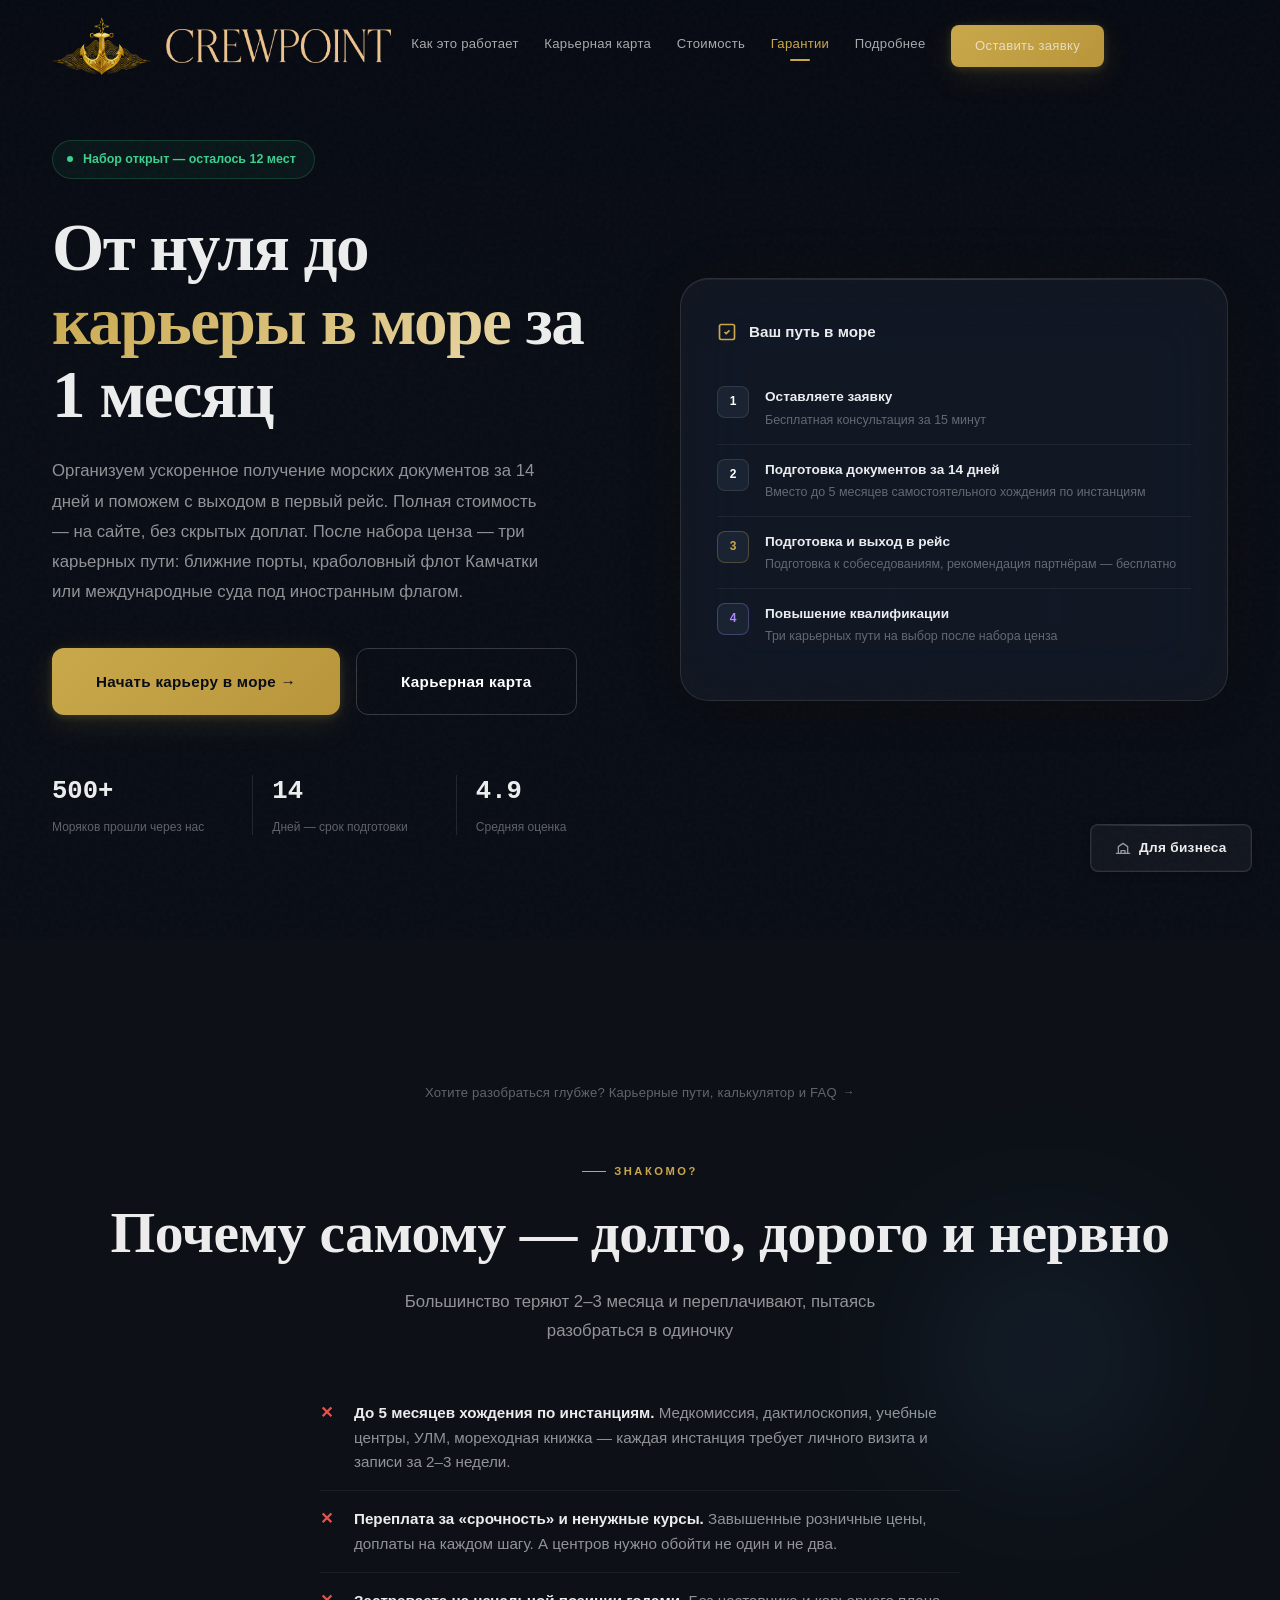
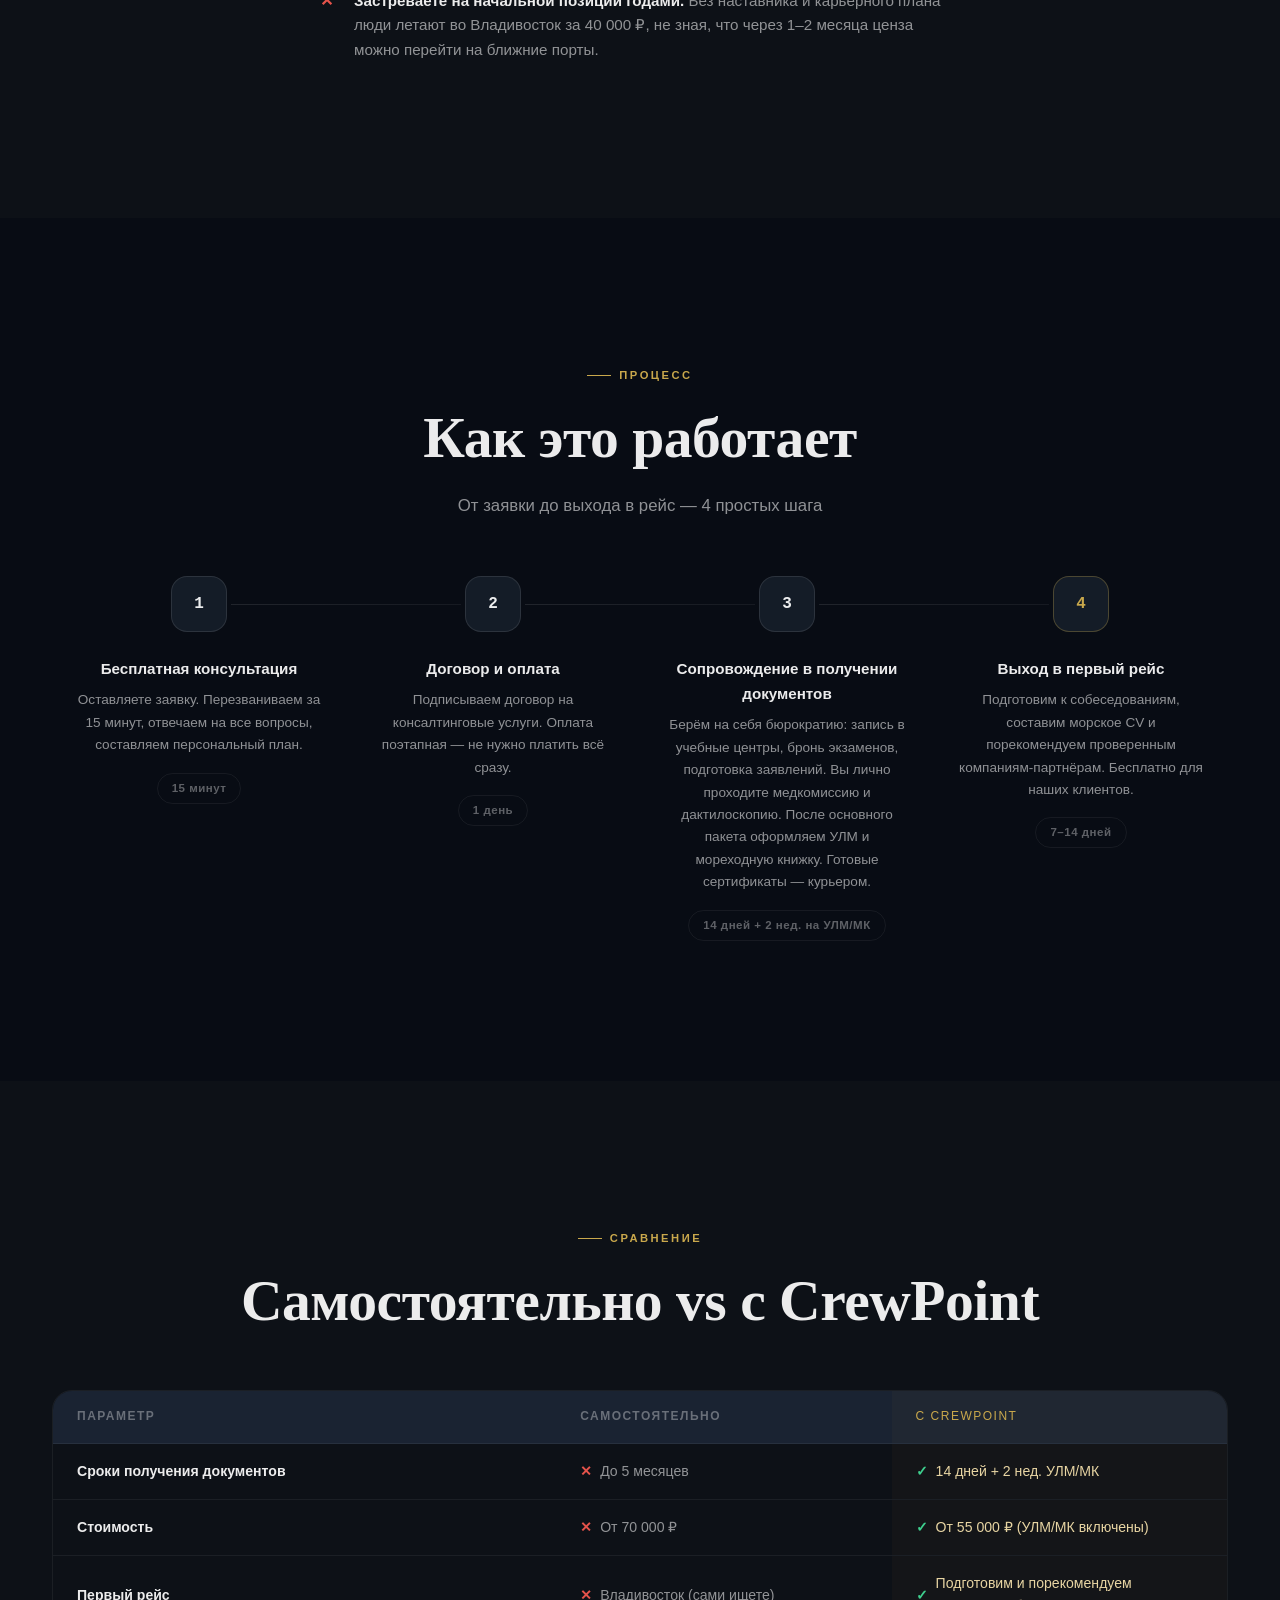
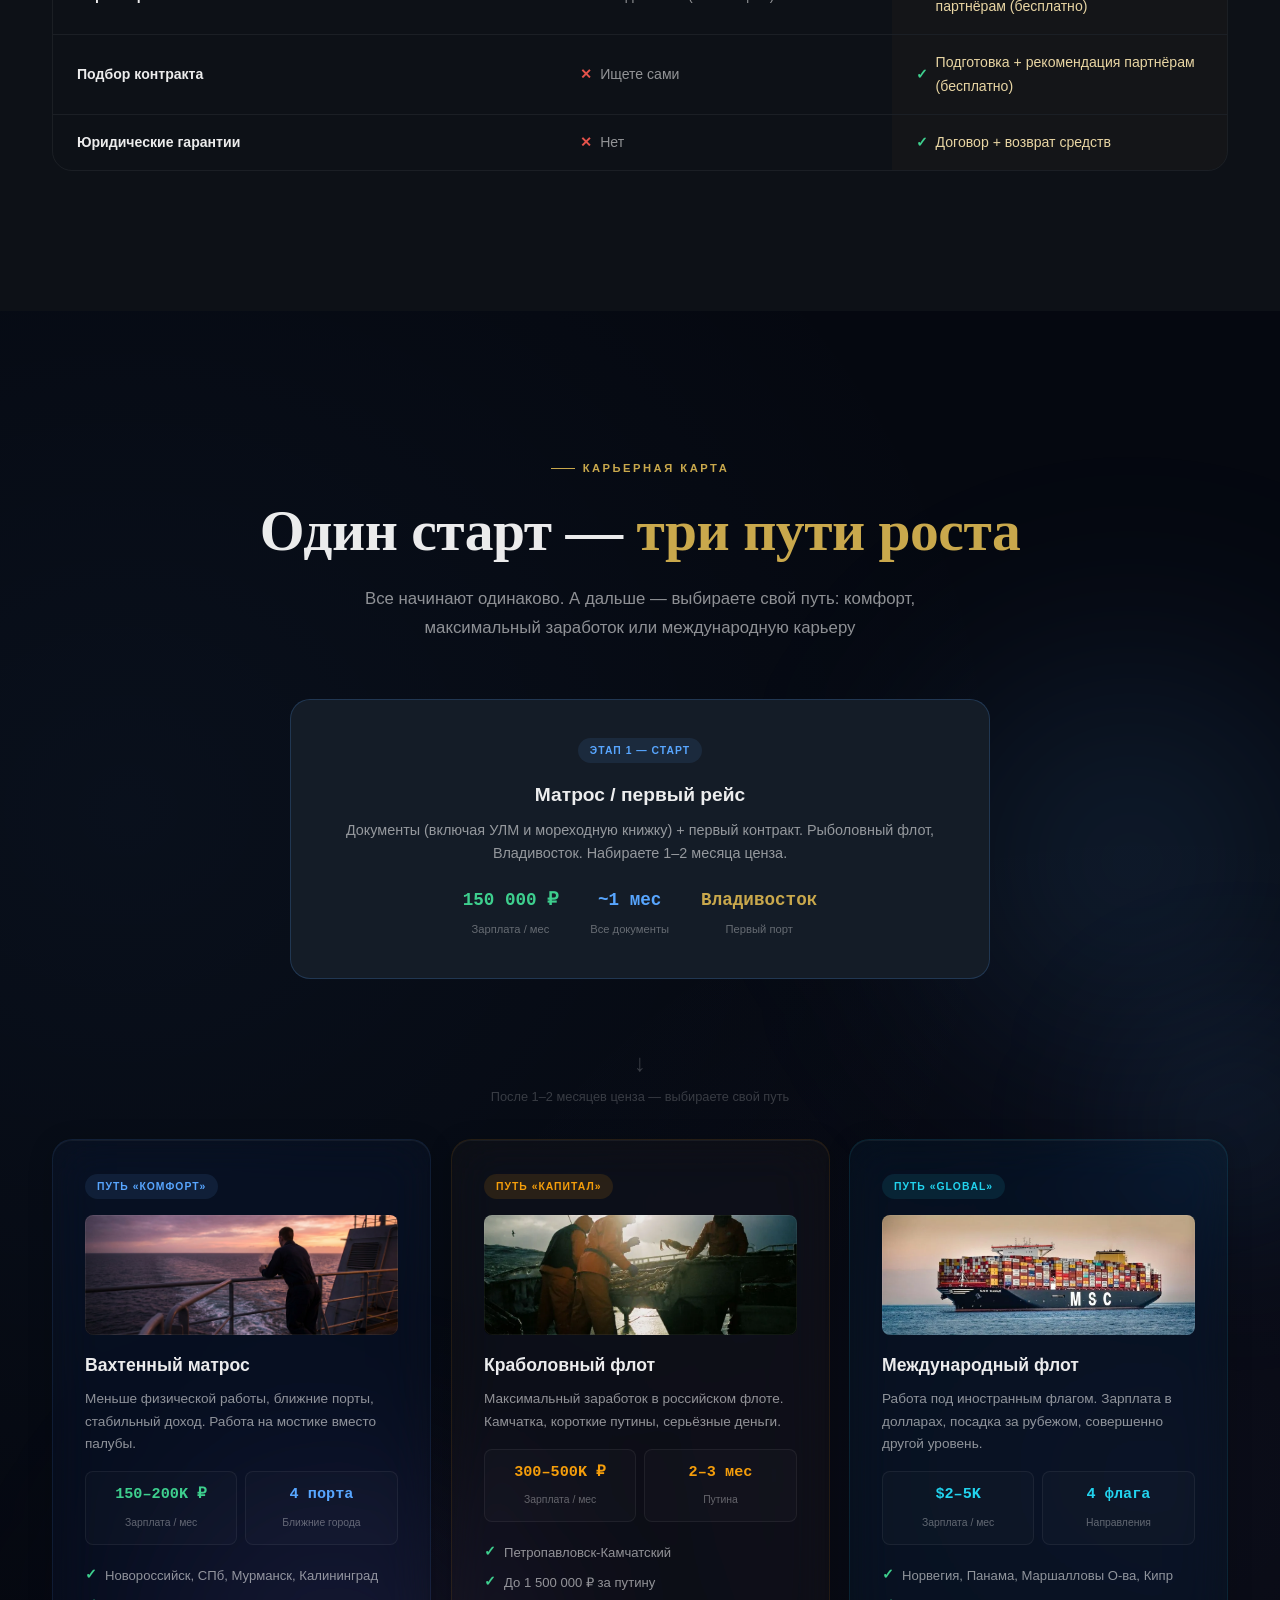
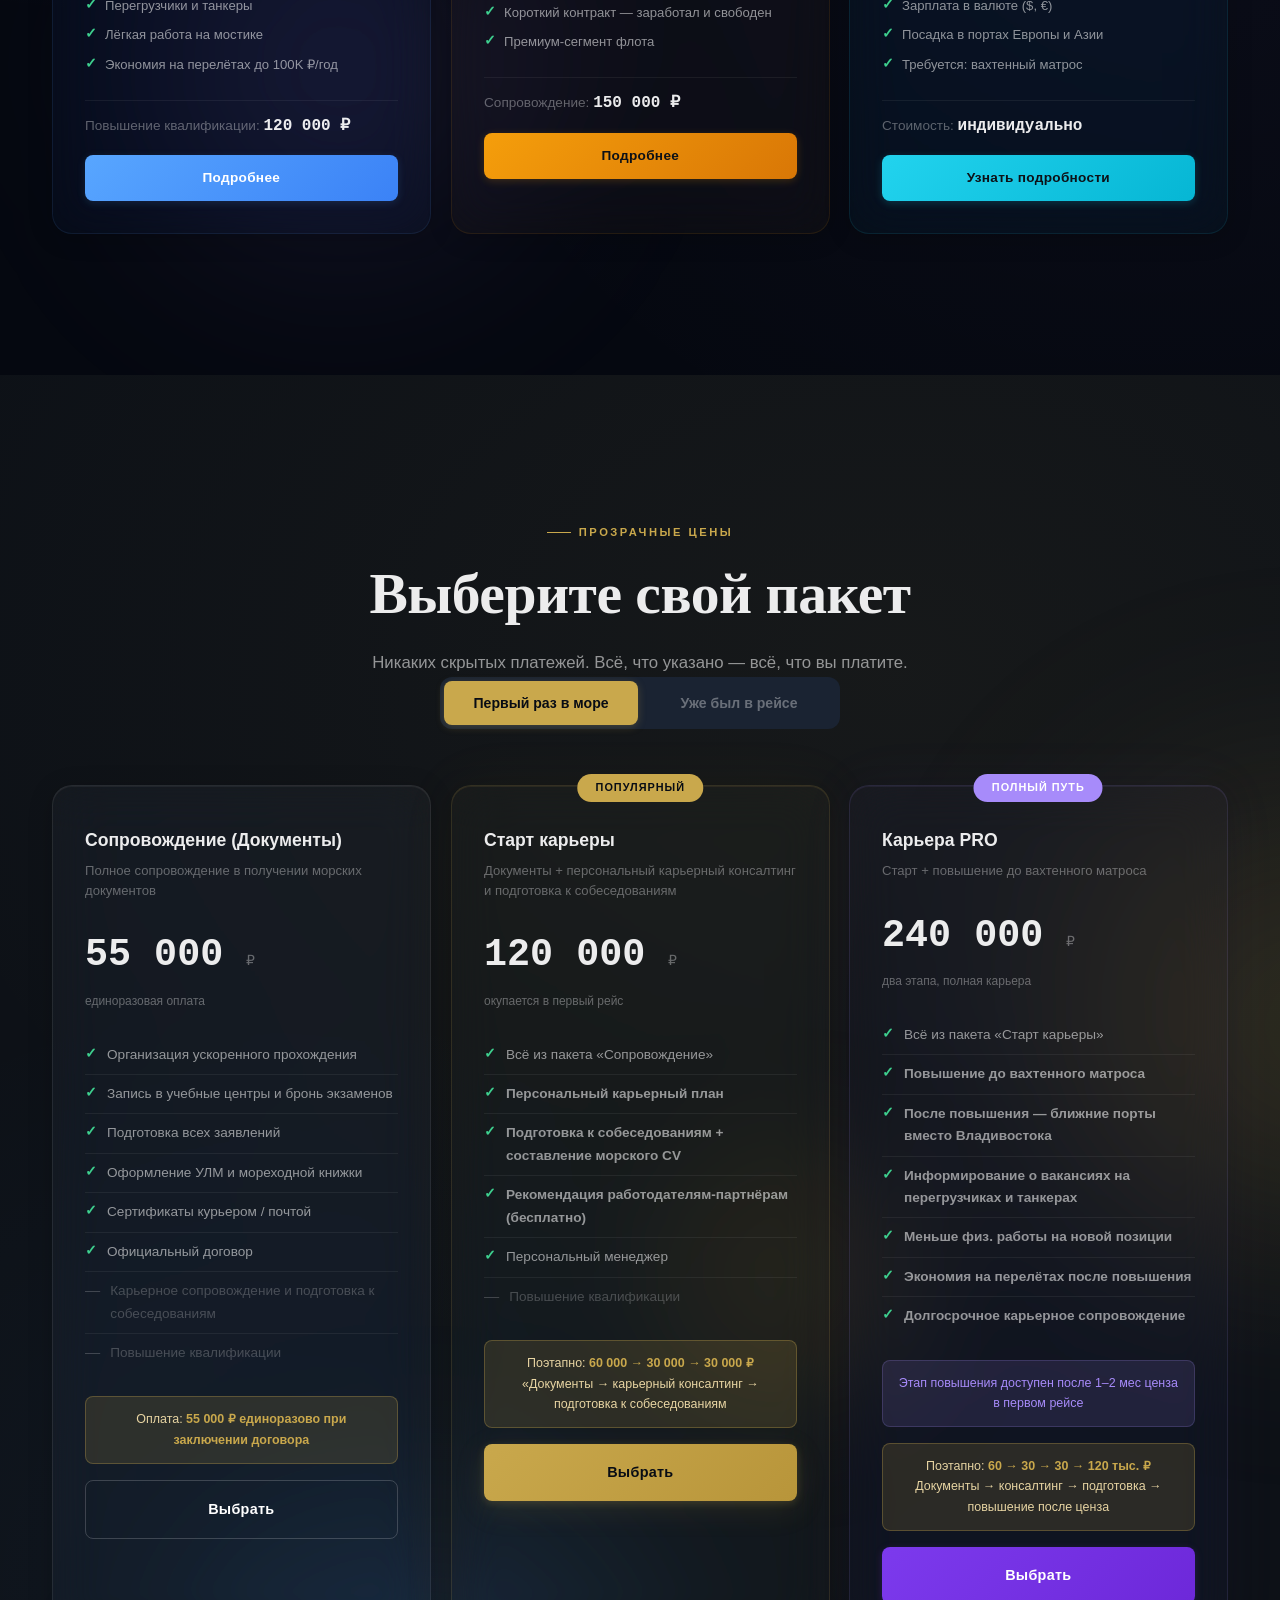
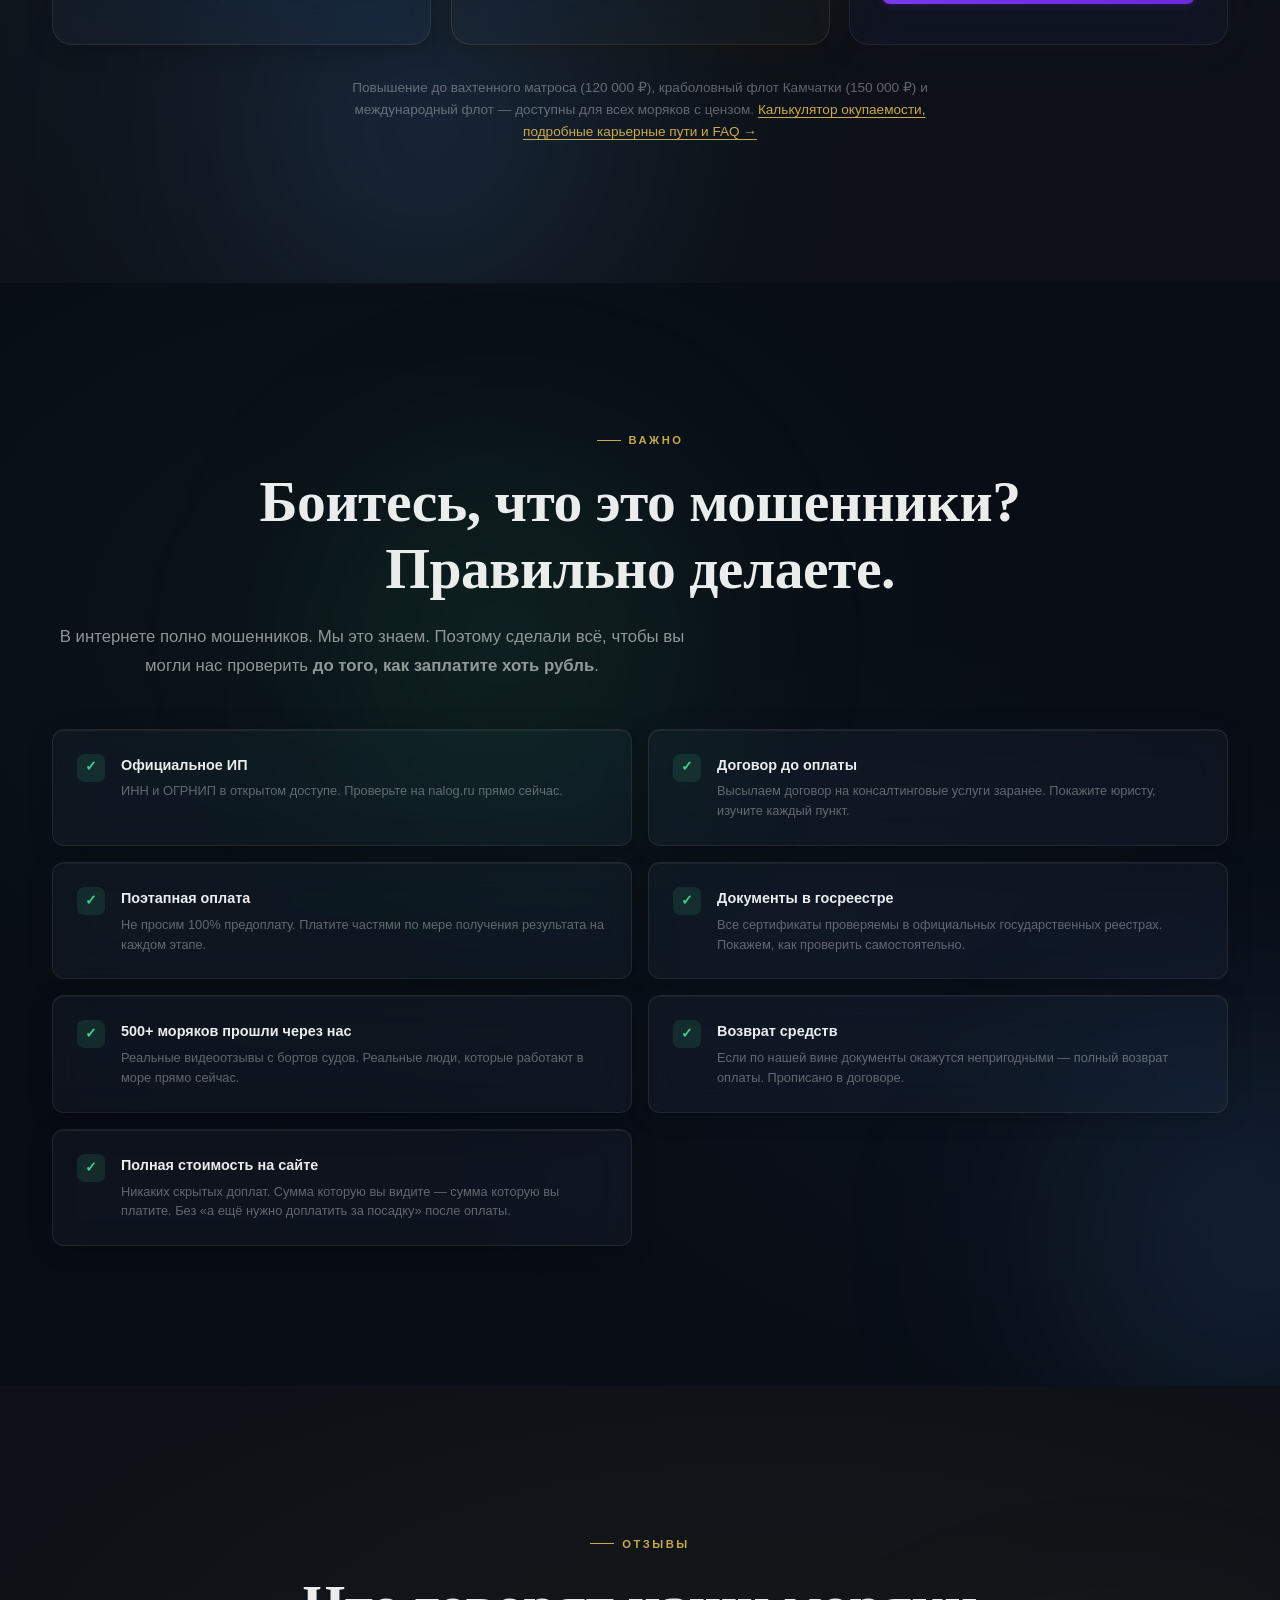
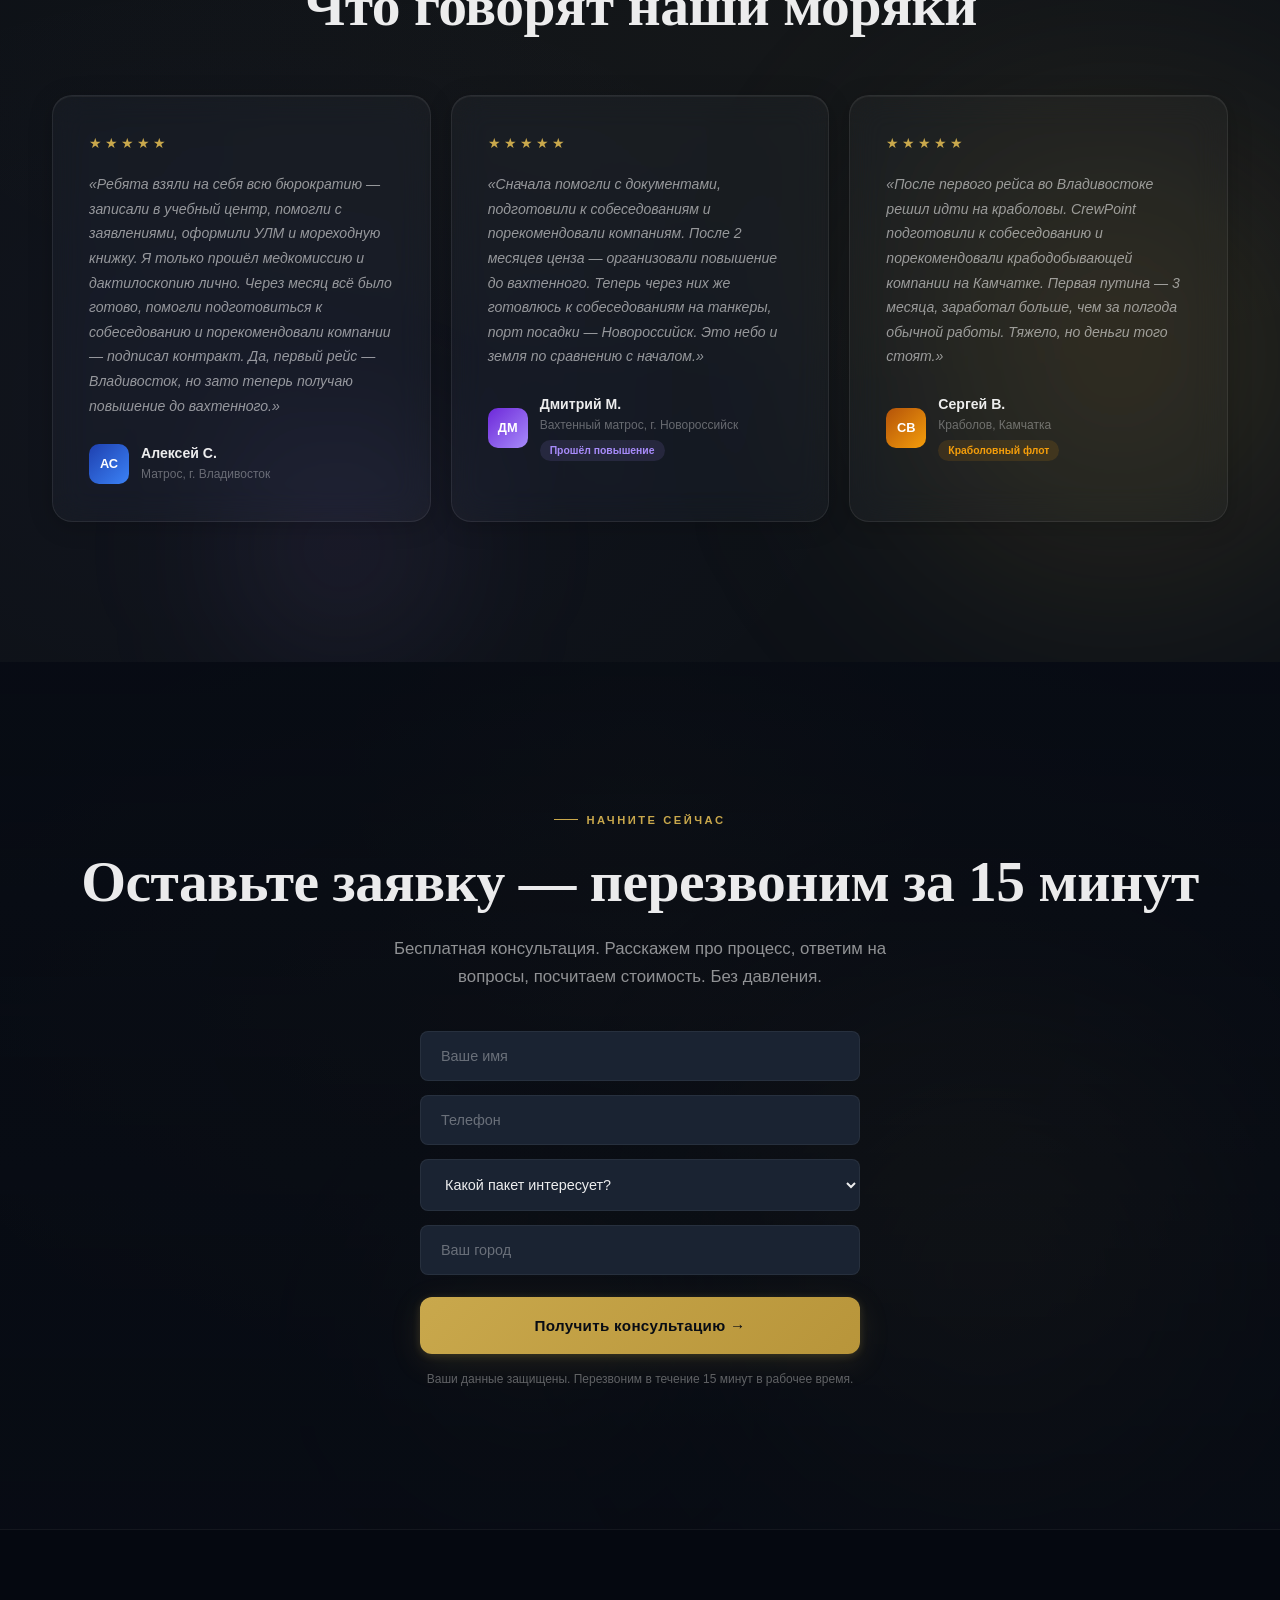
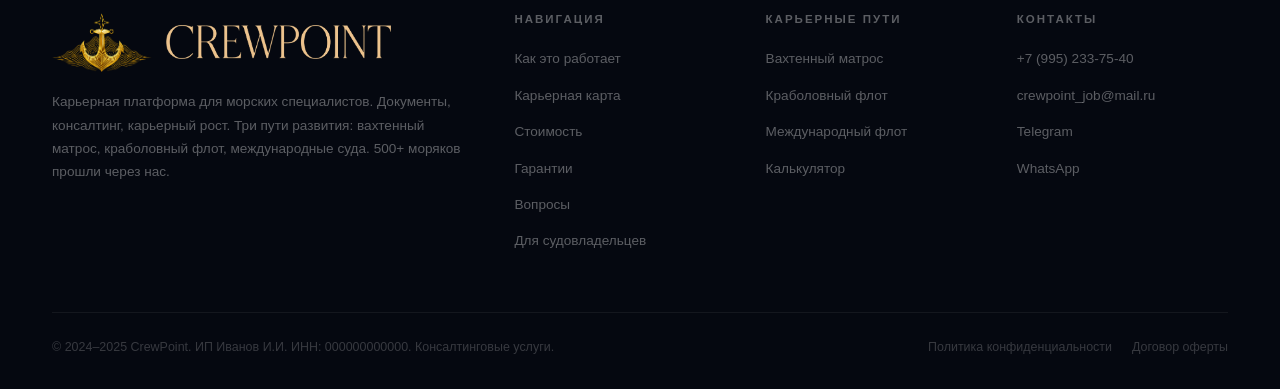
==== commit ab824266: "Add files via upload" ====
--- a/index.html
+++ b/index.html
@@ -8,6 +8,14 @@
 <meta name="theme-color" content="#080C14"><meta name="color-scheme" content="dark">
 <meta property="og:type" content="website"><meta property="og:url" content="https://dxlr24.github.io/crewpoint/"><meta property="og:title" content="CrewPoint — От нуля до карьеры в море за 1 месяц"><meta property="og:description" content="Морские документы за 14 дней. Три карьерных пути: вахтенный матрос (150-200K ₽), краболовный флот Камчатки (до 500K ₽), международные суда ($2000-5000). 500+ моряков прошли через нас."><meta property="og:image" content="https://dxlr24.github.io/crewpoint/assets/images/og-cover.png"><meta property="og:image:width" content="1200"><meta property="og:image:height" content="630"><meta property="og:locale" content="ru_RU"><meta property="og:site_name" content="CrewPoint">
 <meta name="twitter:card" content="summary_large_image"><meta name="twitter:title" content="CrewPoint — Карьера в море за 1 месяц"><meta name="twitter:description" content="Документы за 14 дней. Зарплата от 150 000 ₽/мес. 500+ моряков прошли через нас."><meta name="twitter:image" content="https://dxlr24.github.io/crewpoint/assets/images/og-cover.png">
+<meta http-equiv="Content-Security-Policy"
+  content="default-src 'self';
+           script-src 'self';
+           style-src 'self' 'unsafe-inline' https://fonts.googleapis.com;
+           font-src https://fonts.gstatic.com;
+           img-src 'self' data:;
+           connect-src https://crewpoint-form.pubgdix.workers.dev;
+           media-src 'self'">
 <link rel="icon" type="image/png" sizes="96x96" href="favicon-96x96.png"><link rel="icon" type="image/x-icon" href="favicon.ico"><link rel="apple-touch-icon" sizes="180x180" href="apple-touch-icon.png"><link rel="manifest" href="site.webmanifest">
 <link rel="preconnect" href="https://fonts.googleapis.com"><link rel="preconnect" href="https://fonts.gstatic.com" crossorigin>
 <link href="https://fonts.googleapis.com/css2?family=Inter:wght@400;500;600;700&family=Playfair+Display:wght@800&family=JetBrains+Mono:wght@700&display=swap" rel="stylesheet"><link rel="stylesheet" href="assets/css/style.css">
@@ -294,7 +302,7 @@
 <div class="sheet-messengers">
 <a href="https://wa.me/79952337540?text=%D0%97%D0%B4%D1%80%D0%B0%D0%B2%D1%81%D1%82%D0%B2%D1%83%D0%B9%D1%82%D0%B5!%20%D0%98%D0%BD%D1%82%D0%B5%D1%80%D0%B5%D1%81%D1%83%D0%B5%D1%82%20%D0%BA%D0%B0%D1%80%D1%8C%D0%B5%D1%80%D0%B0%20%D0%B2%20%D0%BC%D0%BE%D1%80%D0%B5." target="_blank" rel="noopener noreferrer" class="sheet-msg-card"><div class="sheet-msg-icon sheet-msg-icon--wa"><svg viewBox="0 0 24 24"><path d="M17.472 14.382c-.297-.149-1.758-.867-2.03-.967-.273-.099-.471-.148-.67.15-.197.297-.767.966-.94 1.164-.173.199-.347.223-.644.075-.297-.15-1.255-.463-2.39-1.475-.883-.788-1.48-1.761-1.653-2.059-.173-.297-.018-.458.13-.606.134-.133.298-.347.446-.52.149-.174.198-.298.298-.497.099-.198.05-.371-.025-.52-.075-.149-.669-1.612-.916-2.207-.242-.579-.487-.5-.669-.51-.173-.008-.371-.01-.57-.01-.198 0-.52.074-.792.372-.272.297-1.04 1.016-1.04 2.479 0 1.462 1.065 2.875 1.213 3.074.149.198 2.096 3.2 5.077 4.487.709.306 1.262.489 1.694.625.712.227 1.36.195 1.871.118.571-.085 1.758-.719 2.006-1.413.248-.694.248-1.289.173-1.413-.074-.124-.272-.198-.57-.347m-5.421 7.403h-.004a9.87 9.87 0 01-5.031-1.378l-.361-.214-3.741.982.998-3.648-.235-.374a9.86 9.86 0 01-1.51-5.26c.001-5.45 4.436-9.884 9.888-9.884 2.64 0 5.122 1.03 6.988 2.898a9.825 9.825 0 012.893 6.994c-.003 5.45-4.437 9.884-9.885 9.884m8.413-18.297A11.815 11.815 0 0012.05 0C5.495 0 .16 5.335.157 11.892c0 2.096.547 4.142 1.588 5.945L.057 24l6.305-1.654a11.882 11.882 0 005.683 1.448h.005c6.554 0 11.89-5.335 11.893-11.893a11.821 11.821 0 00-3.48-8.413z"/></svg></div><div><div class="sheet-msg-name">WhatsApp</div><div class="sheet-msg-sub">Ответим за 5 минут</div></div></a>
 <a href="https://t.me/crewpoint" target="_blank" rel="noopener noreferrer" class="sheet-msg-card"><div class="sheet-msg-icon sheet-msg-icon--tg"><svg viewBox="0 0 24 24"><path d="M11.944 0A12 12 0 000 12a12 12 0 0012 12 12 12 0 0012-12A12 12 0 0012 0a12 12 0 00-.056 0zm4.962 7.224c.1-.002.321.023.465.14a.506.506 0 01.171.325c.016.093.036.306.02.472-.18 1.898-.962 6.502-1.36 8.627-.168.9-.499 1.201-.82 1.23-.696.065-1.225-.46-1.9-.902-1.056-.693-1.653-1.124-2.678-1.8-1.185-.78-.417-1.21.258-1.91.177-.184 3.247-2.977 3.307-3.23.007-.032.014-.15-.056-.212s-.174-.041-.249-.024c-.106.024-1.793 1.14-5.061 3.345-.479.33-.913.49-1.302.48-.428-.008-1.252-.241-1.865-.44-.752-.245-1.349-.374-1.297-.789.027-.216.325-.437.893-.663 3.498-1.524 5.83-2.529 6.998-3.014 3.332-1.386 4.025-1.627 4.476-1.635z"/></svg></div><div><div class="sheet-msg-name">Telegram</div><div class="sheet-msg-sub">Удобно и быстро</div></div></a>
-<a href="https://max.ru/u/f9LHodD0cOJeIKX2m40lFniNncHoe2YnM5X0vp9SjCywQC83svNUXjvTlmYt" target="_blank" rel="noopener noreferrer" class="sheet-msg-card"><div class="sheet-msg-icon sheet-msg-icon--max"><img src="https://maxicons.ru/icons/Max_logo.svg" alt="Max" width="22" height="22"></div><div><div class="sheet-msg-name">Max</div><div class="sheet-msg-sub">Российский мессенджер</div></div></a>
+<a href="https://max.ru/u/f9LHodD0cOJeIKX2m40lFniNncHoe2YnM5X0vp9SjCywQC83svNUXjvTlmYt" target="_blank" rel="noopener noreferrer" class="sheet-msg-card"><div class="sheet-msg-icon sheet-msg-icon--max"><img src="assets/images/max-logo.svg" alt="Max" width="22" height="22"></div><div><div class="sheet-msg-name">Max</div><div class="sheet-msg-sub">Российский мессенджер</div></div></a>
 </div>
 <div class="sheet-util">
 <button class="sheet-util-btn sheet-util-phone" data-copy="+79952337540" data-toast="Телефон скопирован" title="Скопировать телефон"><div class="sheet-util-icon"><svg viewBox="0 0 24 24" stroke-width="2" stroke-linecap="round" stroke-linejoin="round"><path d="M22 16.92v3a2 2 0 01-2.18 2 19.79 19.79 0 01-8.63-3.07 19.5 19.5 0 01-6-6 19.79 19.79 0 01-3.07-8.67A2 2 0 014.11 2h3a2 2 0 012 1.72c.127.96.361 1.903.7 2.81a2 2 0 01-.45 2.11L8.09 9.91a16 16 0 006 6l1.27-1.27a2 2 0 012.11-.45c.907.339 1.85.573 2.81.7A2 2 0 0122 16.92z"/></svg></div></button>
@@ -309,6 +317,7 @@
      ═══════════════════════════════════ -->
 
 <div class="sticky-bar" id="stickyBar"><button class="btn btn--outline" id="stickyContact">Связаться</button><a href="#form" class="btn btn--gold">Оставить заявку</a></div>
+<script src="assets/js/config.js"></script>
 <script src="assets/js/app.js" defer></script>
 </body>
 </html>
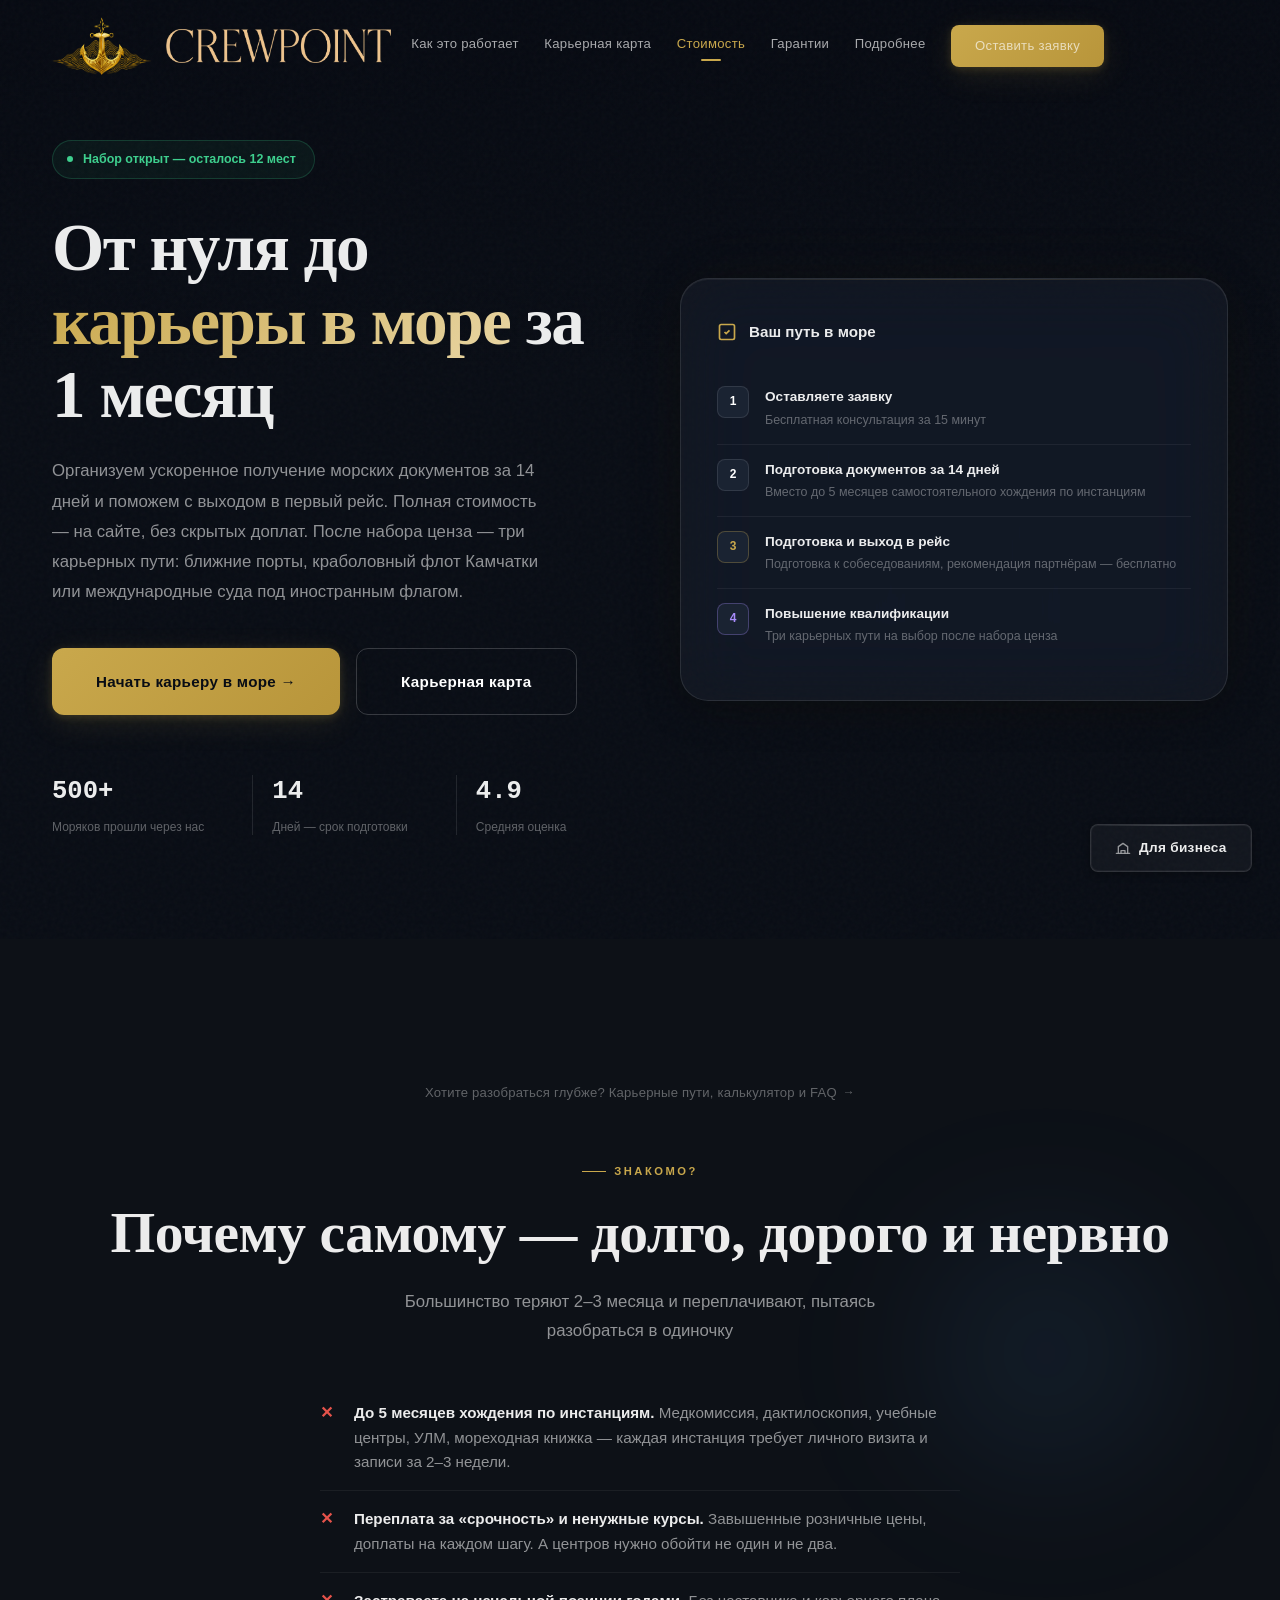
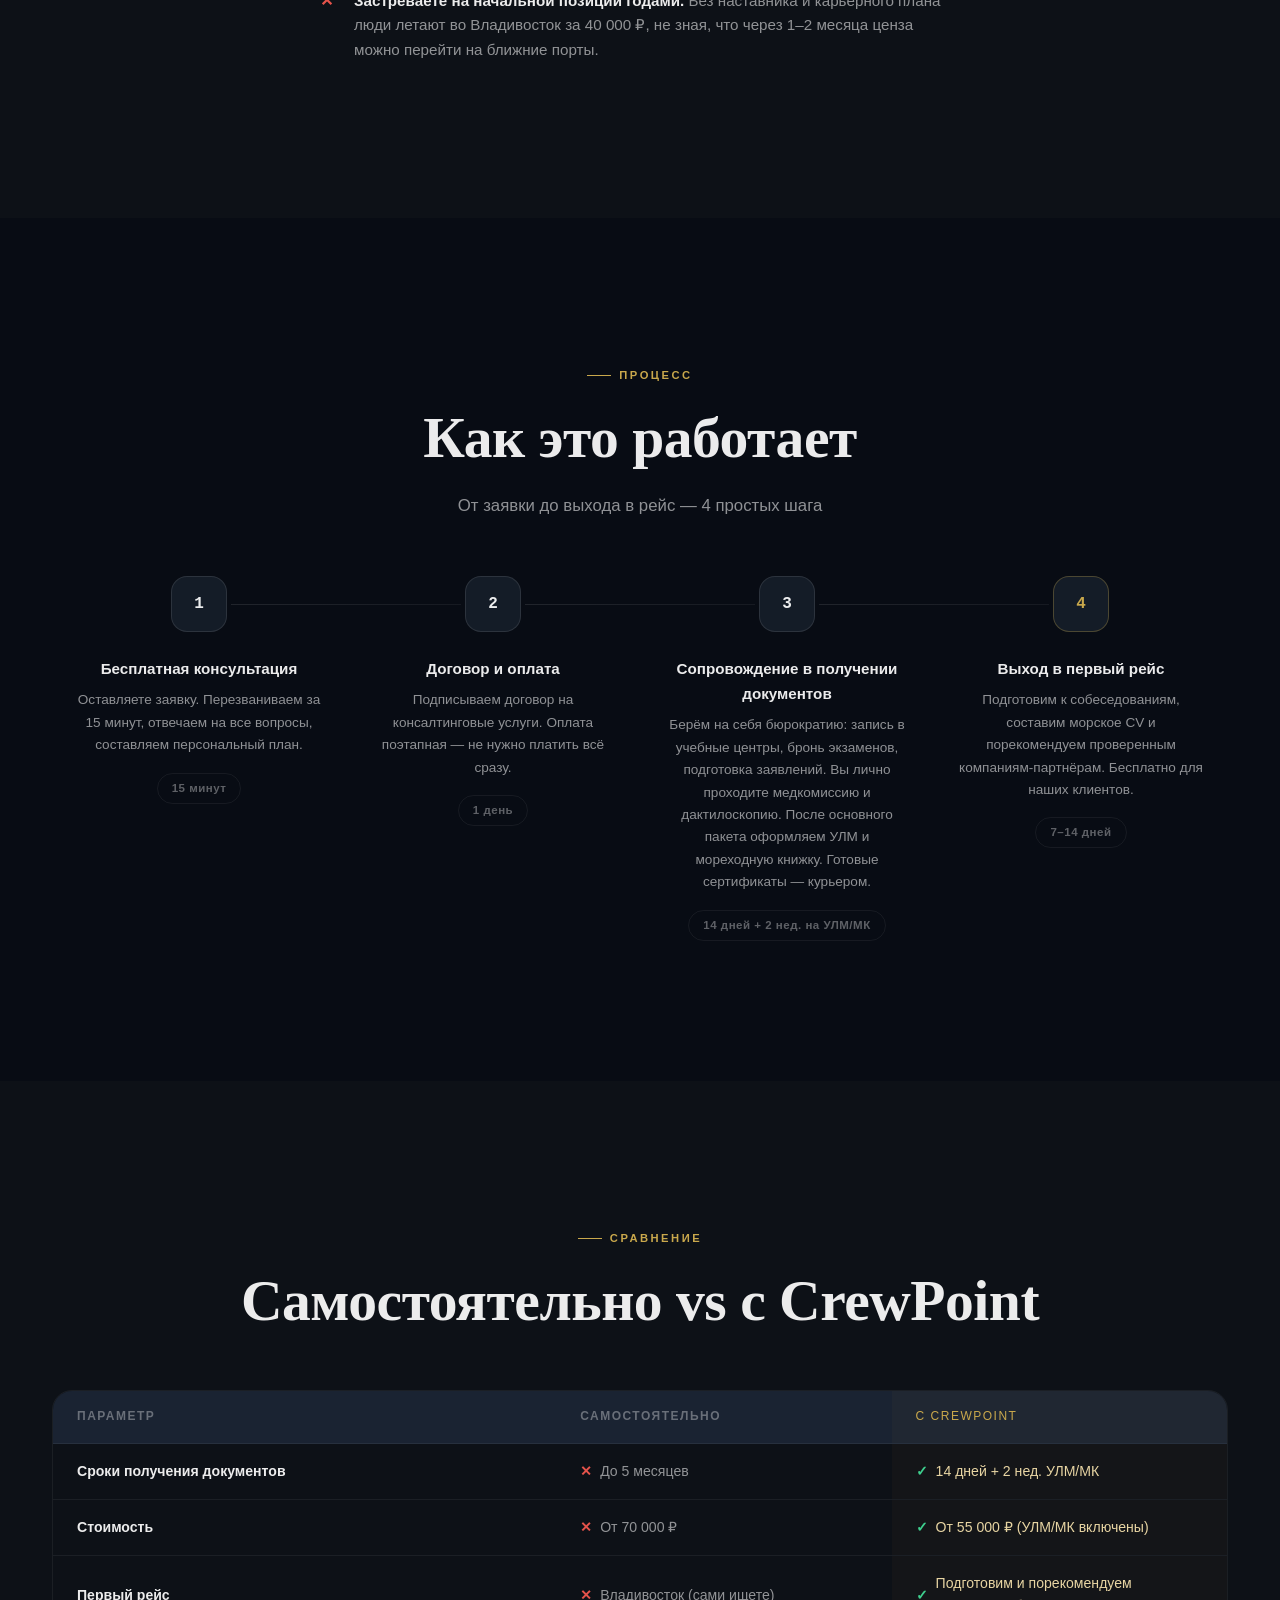
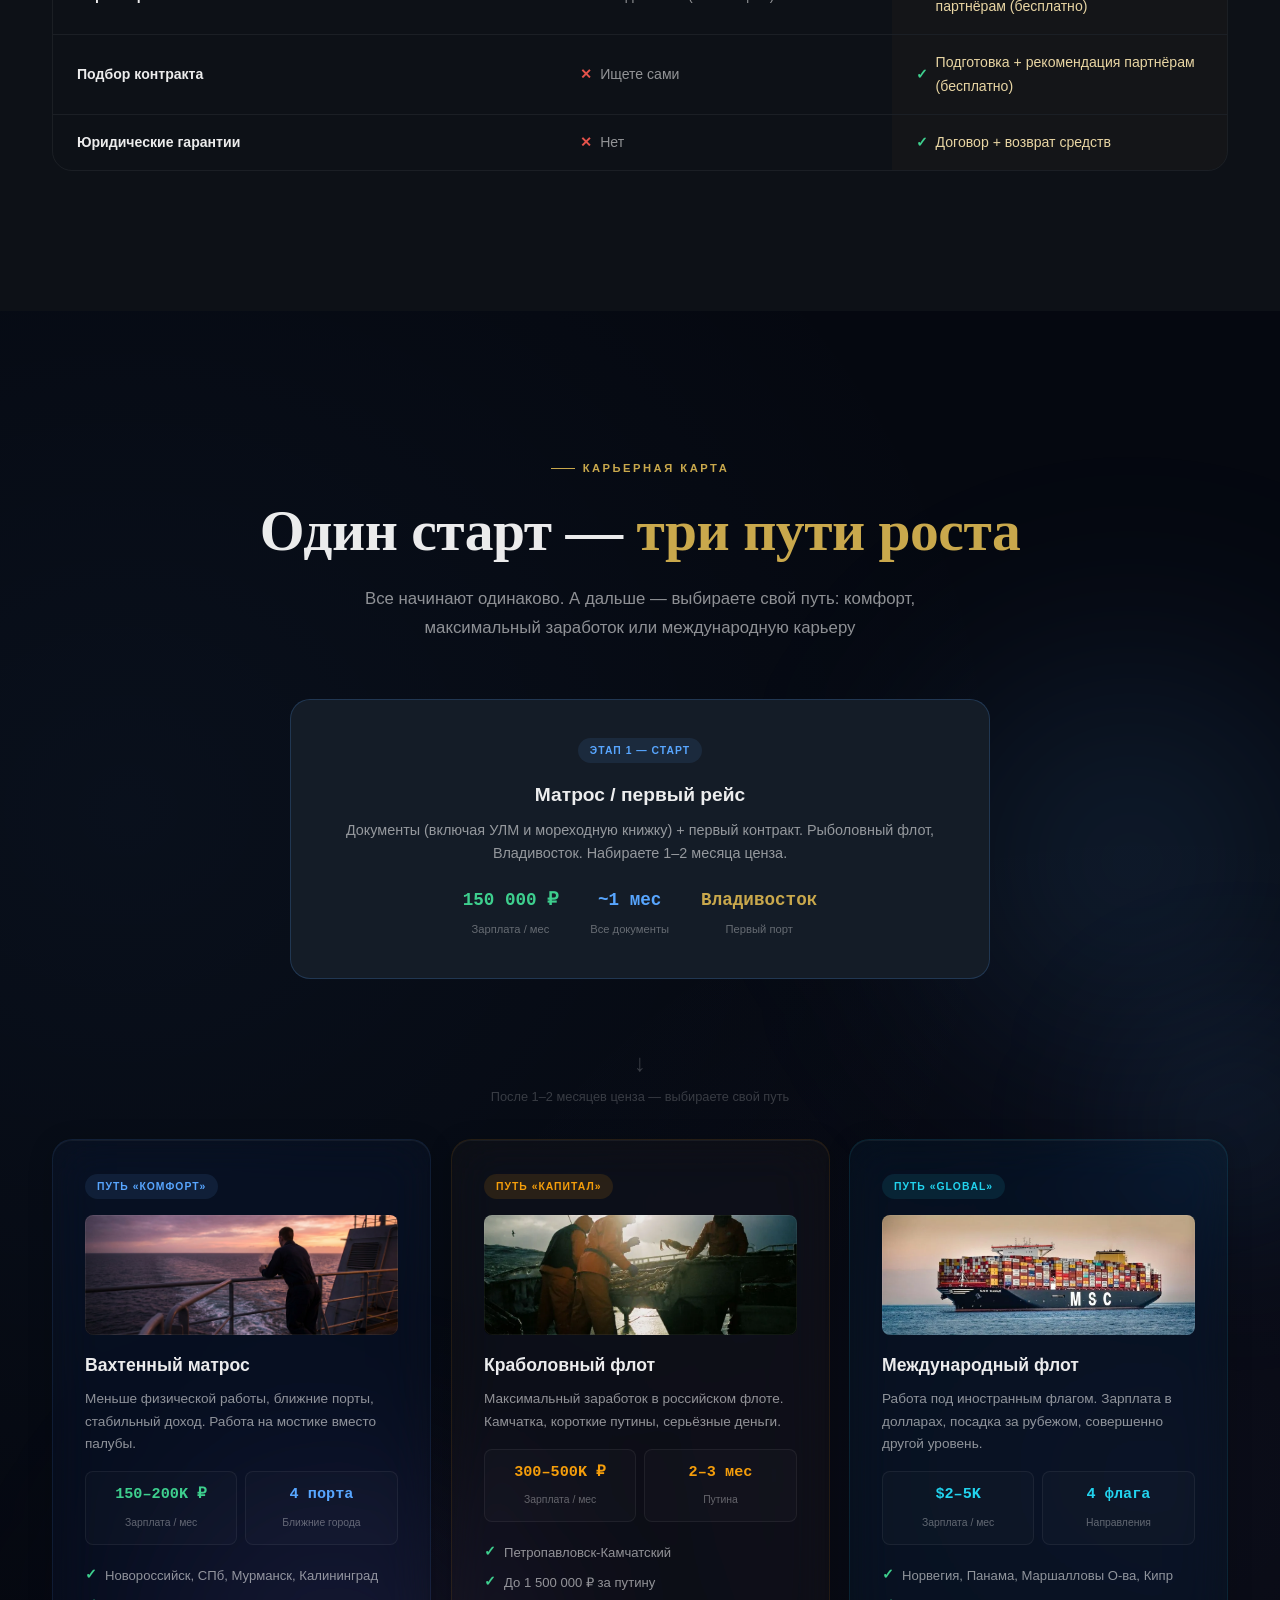
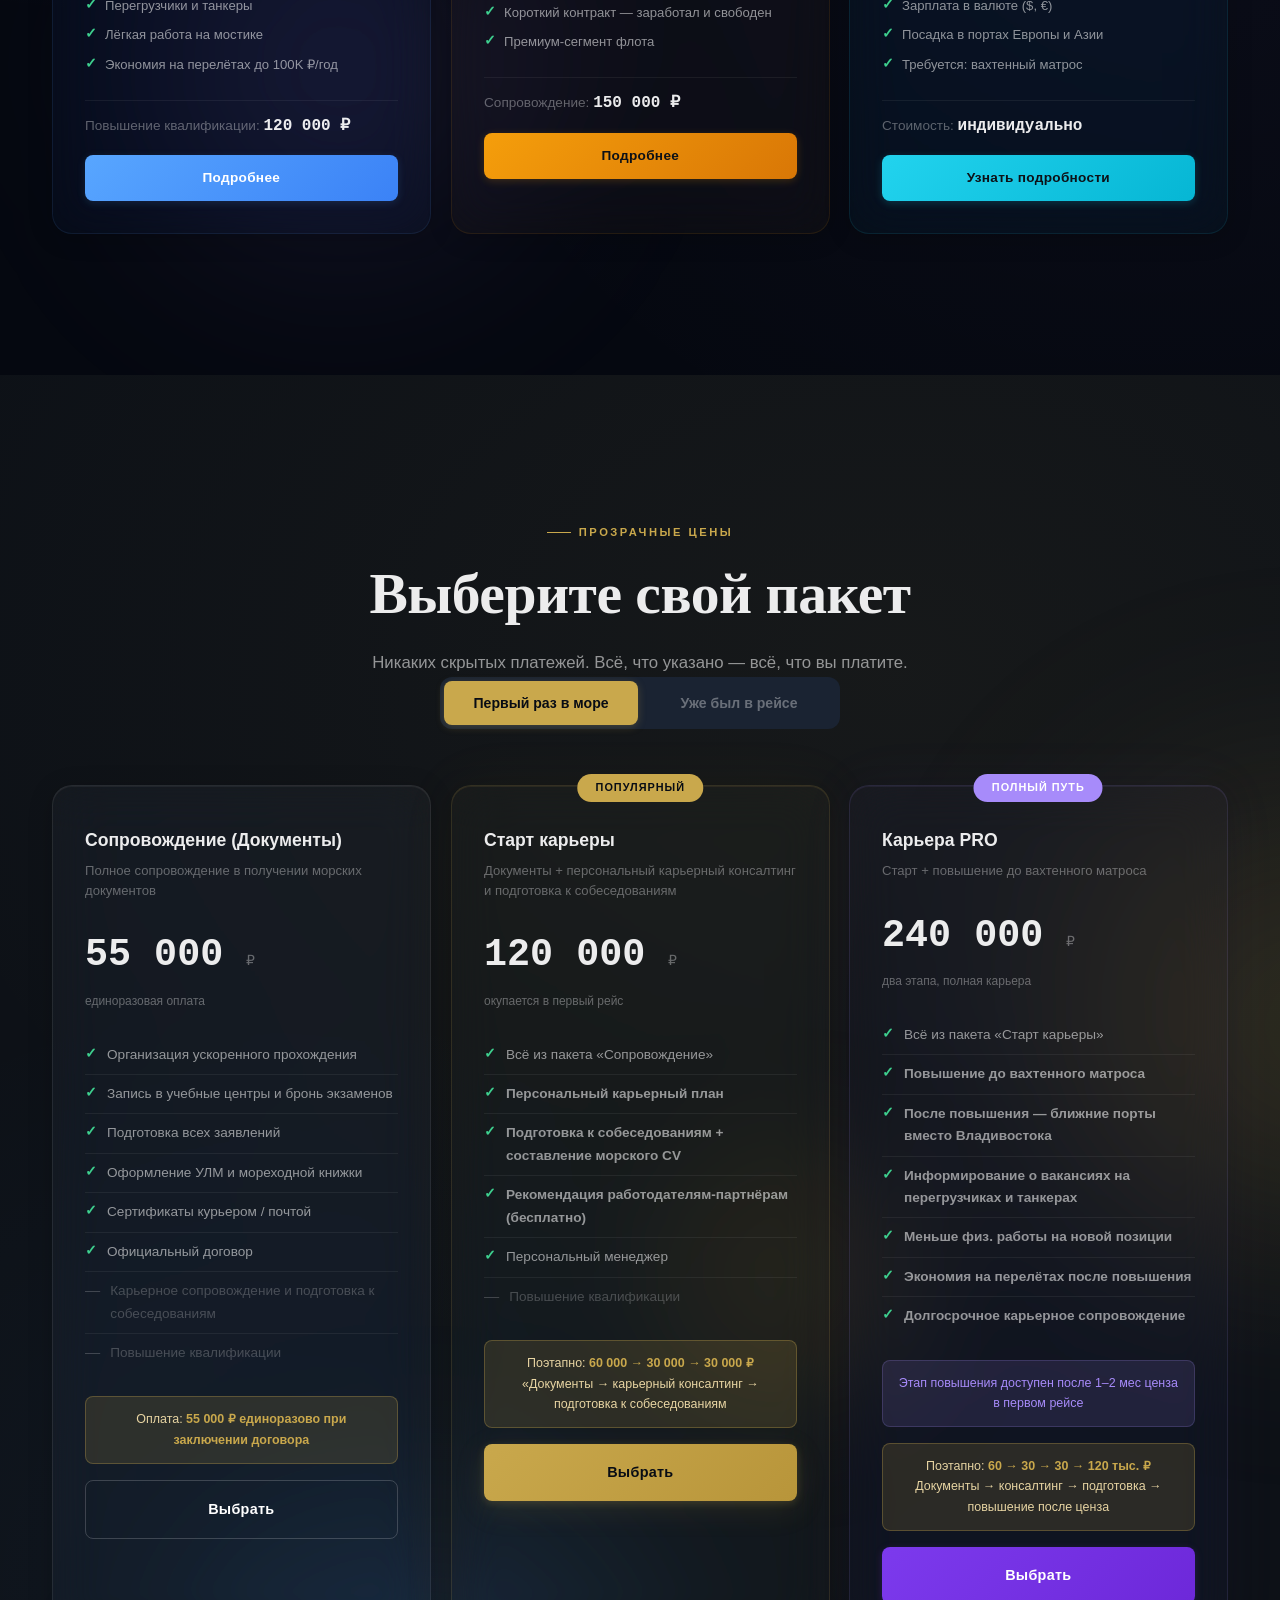
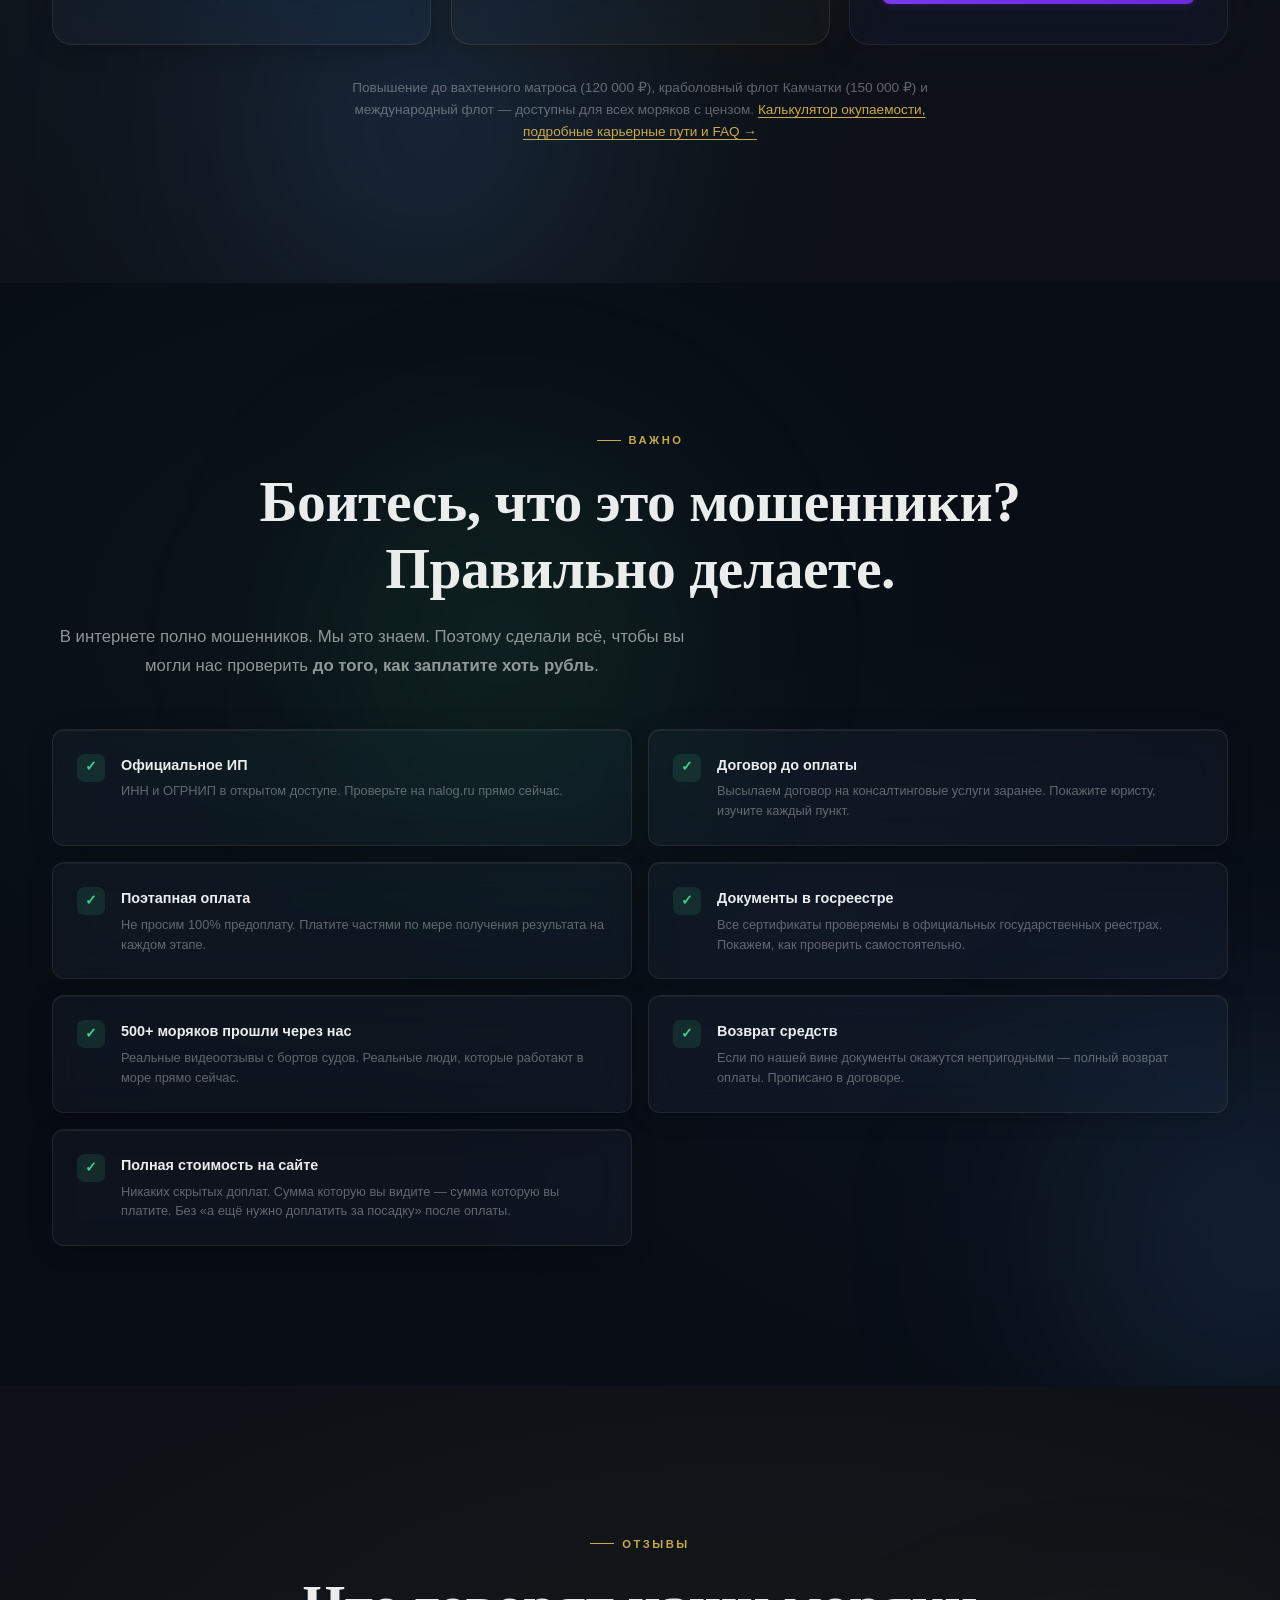
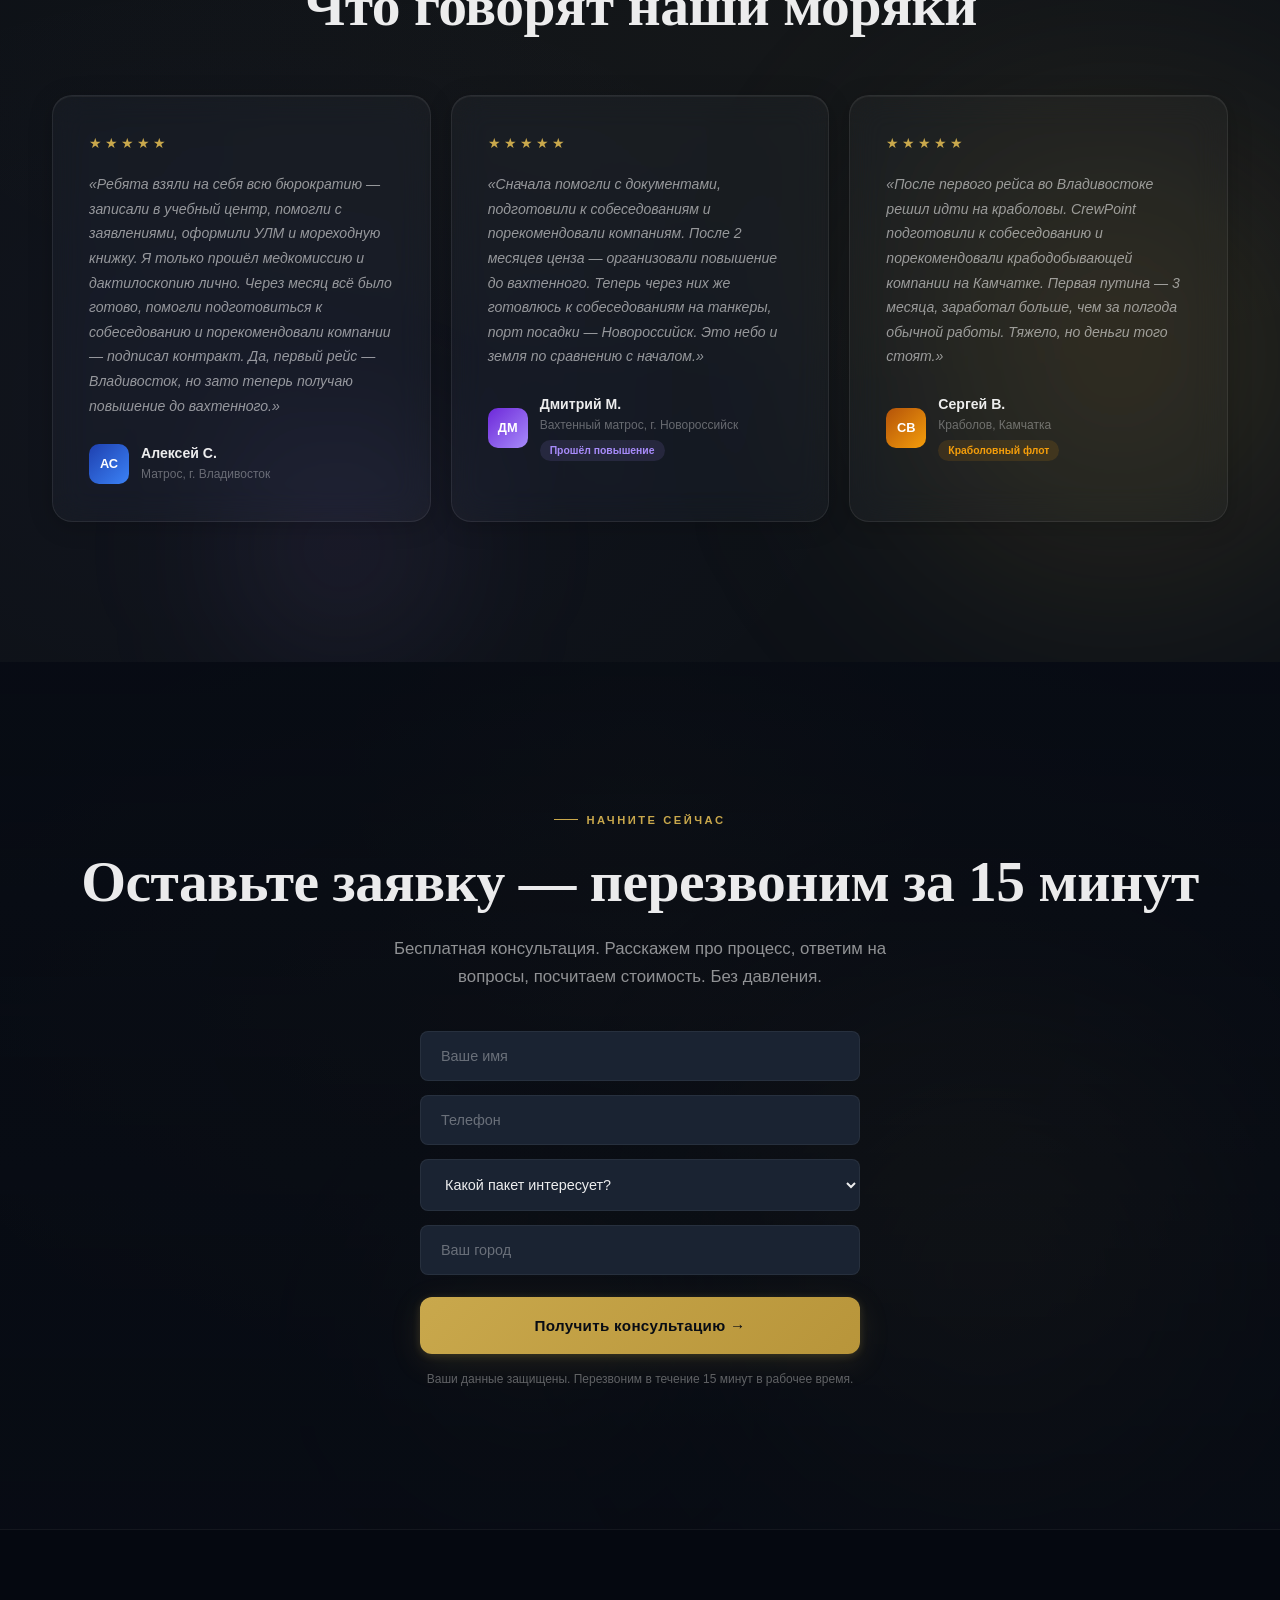
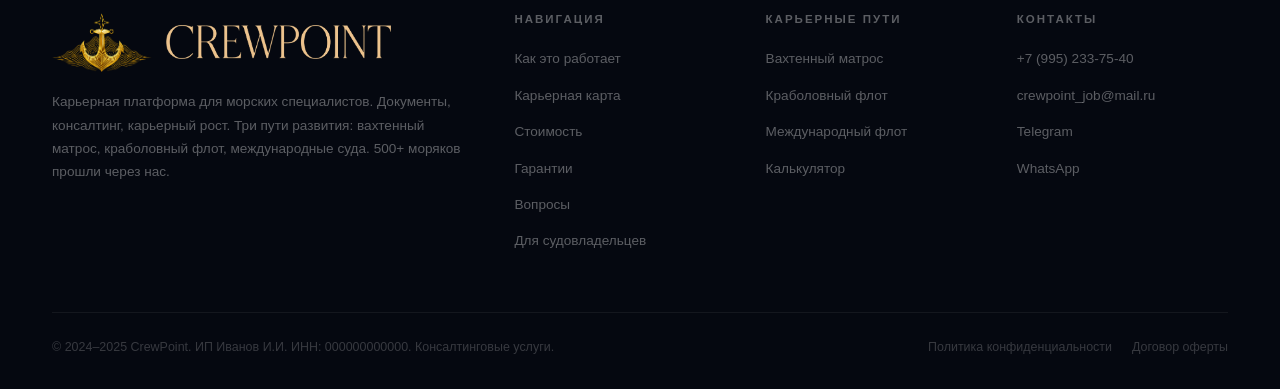
==== commit 6e091425: "Add files via upload" ====
--- a/index.html
+++ b/index.html
@@ -7,7 +7,7 @@
 <meta name="description" content="CrewPoint — карьерная платформа для морских специалистов. Документы за 14 дней. Три карьерных пути: вахтенный матрос, краболовный флот, международные суда.">
 <meta name="theme-color" content="#080C14"><meta name="color-scheme" content="dark">
 <meta property="og:type" content="website"><meta property="og:url" content="https://dxlr24.github.io/crewpoint/"><meta property="og:title" content="CrewPoint — От нуля до карьеры в море за 1 месяц"><meta property="og:description" content="Морские документы за 14 дней. Три карьерных пути: вахтенный матрос (150-200K ₽), краболовный флот Камчатки (до 500K ₽), международные суда ($2000-5000). 500+ моряков прошли через нас."><meta property="og:image" content="https://dxlr24.github.io/crewpoint/assets/images/og-cover.png"><meta property="og:image:width" content="1200"><meta property="og:image:height" content="630"><meta property="og:locale" content="ru_RU"><meta property="og:site_name" content="CrewPoint">
-<meta name="twitter:card" content="summary_large_image"><meta name="twitter:title" content="CrewPoint — Карьера в море за 1 месяц"><meta name="twitter:description" content="Документы за 14 дней. Зарплата от 150 000 ₽/мес. 500+ моряков прошли через нас."><meta name="twitter:image" content="https://dxlr24.github.io/crewpoint/assets/images/og-cover.png">
+<meta name="twitter:card" content="summary_large_image"><meta http-equiv="X-Frame-Options" content="DENY"><meta name="twitter:title" content="CrewPoint — Карьера в море за 1 месяц"><meta name="twitter:description" content="Документы за 14 дней. Зарплата от 150 000 ₽/мес. 500+ моряков прошли через нас."><meta name="twitter:image" content="https://dxlr24.github.io/crewpoint/assets/images/og-cover.png">
 <meta http-equiv="Content-Security-Policy"
   content="default-src 'self';
            script-src 'self';
@@ -255,13 +255,18 @@
 <div class="form-group"><input type="tel" id="formPhone" placeholder="Телефон" required></div>
 <div class="form-group"><select id="formPackage"><option value="" disabled selected>Какой пакет интересует?</option><option value="docs">Сопровождение (Документы) — 55 000 ₽</option><option value="start">Старт карьеры — 120 000 ₽</option><option value="pro">Карьера PRO — 240 000 ₽</option><option value="upgrade">Повышение до вахтенного матроса — 120 000 ₽</option><option value="crab">Краболовный флот — Камчатка — 150 000 ₽</option><option value="global">Международный флот (под флагом)</option><option value="unsure">Пока не определился</option></select></div>
 <div class="form-group"><input type="text" id="formCity" placeholder="Ваш город"></div>
+<!-- Добавь после последнего form-group и ДО кнопки -->
+<div style="position:absolute;left:-9999px;top:-9999px;" aria-hidden="true">
+    <input type="text" id="formHoneypot" name="website" tabindex="-1" autocomplete="off">
+</div>
 <button type="button" class="btn btn--gold btn--lg form-submit" id="formSubmitBtn">Получить консультацию &rarr;</button>
 <p class="form-note">Ваши данные защищены. Перезвоним в течение 15 минут в рабочее время.</p>
 </div>
 <div class="form-success" id="formSuccess">
 <div class="s-icon">&#10003;</div><h3>Заявка отправлена!</h3><p>Перезвоним в течение 15 минут в рабочее время.</p>
 <div style="margin-top:28px;padding:20px;background:rgba(255,255,255,0.03);border:1px solid rgba(255,255,255,0.08);border-radius:12px;text-align:left"><p style="font-size:.75rem;font-weight:700;letter-spacing:2px;text-transform:uppercase;color:var(--text-muted);margin-bottom:14px">Что будет дальше</p><div style="display:flex;flex-direction:column;gap:10px"><div style="display:flex;align-items:flex-start;gap:12px;font-size:.85rem;color:var(--text-secondary)"><span style="color:var(--gold);font-weight:700;min-width:20px">1.</span>Менеджер перезвонит и ответит на все вопросы</div><div style="display:flex;align-items:flex-start;gap:12px;font-size:.85rem;color:var(--text-secondary)"><span style="color:var(--gold);font-weight:700;min-width:20px">2.</span>Составим персональный план и пришлём договор</div><div style="display:flex;align-items:flex-start;gap:12px;font-size:.85rem;color:var(--text-secondary)"><span style="color:var(--gold);font-weight:700;min-width:20px">3.</span>Через 14 дней у вас будут готовые документы</div></div></div>
-<div style="margin-top:16px;display:flex;flex-direction:column;gap:10px"><a href="details.html" style="display:flex;align-items:center;justify-content:center;gap:8px;padding:13px 20px;background:rgba(255,255,255,0.04);border:1px solid rgba(255,255,255,0.08);border-radius:8px;color:var(--text-primary);text-decoration:none;font-size:.85rem;font-weight:600;transition:background .3s">Пока ждёте — изучите карьерные пути →</a><a href="https://t.me/crewpoint" target="_blank" rel="noopener noreferrer" style="display:flex;align-items:center;justify-content:center;gap:8px;padding:13px 20px;background:rgba(42,171,238,0.08);border:1px solid rgba(42,171,238,0.2);border-radius:8px;color:#2AABEE;text-decoration:none;font-size:.85rem;font-weight:600">Написать в Telegram если срочно</a></div>
+<div style="margin-top:16px;display:flex;flex-direction:column;gap:10px"><a href="details.html" style="display:flex;align-items:center;justify-content:center;gap:8px;padding:13px 20px;background:rgba(255,255,255,0.04);border:1px solid rgba(255,255,255,0.08);border-radius:8px;color:var(--text-primary);text-decoration:none;font-size:.85rem;font-weight:600;transition:background .3s">Пока ждёте — изучите карьерные пути →</a><a href="https://t.me/crewpoint" target="_blank" rel="noopener noreferrer" style="display:flex;align-items:center;justify-content:center;gap:8px;padding:13px 20px;background:rgba(42,171,238,0.08);border:1px solid rgba(42,171,238,0.2);border-radius:8px;color:#2AABEE;text-decoration:none;font-size:.85rem;font-weight:600">Написать в Telegram если срочно</a><a href="crewpoint-brochure-2026.pdf" download="CrewPoint-чеклист-10-вопросов.html" style="display:flex;align-items:center;justify-content:center;gap:10px;padding:13px 20px;background:rgba(201,168,76,0.08);border:1px solid rgba(201,168,76,0.25);border-radius:8px;color:#C9A84C;text-decoration:none;font-size:.85rem;font-weight:600;transition:background .3s">
+  <svg width="16" height="16" viewBox="0 0 24 24" fill="none" stroke="currentColor" stroke-width="2" stroke-linecap="round" stroke-linejoin="round"><path d="M21 15v4a2 2 0 0 1-2 2H5a2 2 0 0 1-2-2v-4"/><polyline points="7 10 12 15 17 10"/><line x1="12" y1="15" x2="12" y2="3"/></svg>Скачать чек-лист — 10 вопросов перед рейсом</a></div>
 </div>
 </div>
 </section>
--- a/assets/css/style.css
+++ b/assets/css/style.css
@@ -1,12 +1,6 @@
-/* ═══════════════════════════════════
-   RESET & CUSTOM PROPERTIES
-   ═══════════════════════════════════ */
 *,*::before,*::after{margin:0;padding:0;box-sizing:border-box}
 :root{--bg-deepest:#050810;--bg-dark:#080C14;--bg-navy:#0D1117;--bg-panel:#111820;--bg-card:#141C27;--bg-card-hover:#182231;--bg-elevated:#1A2332;--border-subtle:rgba(255,255,255,0.06);--border-light:rgba(255,255,255,0.1);--border-gold:rgba(201,168,76,0.3);--gold:#C9A84C;--gold-light:#E8D5A3;--gold-muted:rgba(201,168,76,0.15);--green:#3ECF8E;--green-muted:rgba(62,207,142,0.12);--red:#E5534B;--red-muted:rgba(229,83,75,0.1);--purple:#A78BFA;--purple-muted:rgba(167,139,250,0.12);--blue:#58A6FF;--blue-muted:rgba(88,166,255,0.1);--orange:#F59E0B;--orange-muted:rgba(245,158,11,0.12);--cyan:#22D3EE;--cyan-muted:rgba(34,211,238,0.1);--text-primary:rgba(255,255,255,0.92);--text-secondary:rgba(255,255,255,0.55);--text-muted:rgba(255,255,255,0.35);--text-faint:rgba(255,255,255,0.2);--white:#fff;--font-sans:'Inter',-apple-system,BlinkMacSystemFont,sans-serif;--font-serif:'Playfair Display',Georgia,serif;--font-mono:'JetBrains Mono',monospace;--radius:8px;--radius-md:12px;--radius-lg:20px;--radius-xl:28px;--ease:cubic-bezier(0.4,0,0.2,1);--ease-out:cubic-bezier(0,0,0.2,1);--shadow-card:0 1px 2px rgba(0,0,0,0.3),0 4px 16px rgba(0,0,0,0.2);--shadow-elevated:0 2px 4px rgba(0,0,0,0.3),0 8px 32px rgba(0,0,0,0.3),0 24px 60px rgba(0,0,0,0.15);--shadow-glow-gold:0 0 40px rgba(201,168,76,0.08),0 0 80px rgba(201,168,76,0.04)}
 
-/* ═══════════════════════════════════
-   BASE & TYPOGRAPHY
-   ═══════════════════════════════════ */
 html{scroll-behavior:smooth;font-size:16px;-webkit-font-smoothing:antialiased}
 body{font-family:var(--font-sans);color:var(--text-secondary);background:var(--bg-dark);line-height:1.65;overflow-x:hidden}
 .container{max-width:1240px;margin:0 auto;padding:0 32px}
@@ -19,9 +13,6 @@
 .title--sm{font-size:clamp(1.6rem,3vw,2.2rem)}
 .subtitle{font-size:1.05rem;color:var(--text-secondary);max-width:560px;line-height:1.75;margin-left:auto;margin-right:auto}
 
-/* ═══════════════════════════════════
-   UTILITIES
-   ═══════════════════════════════════ */
 .text-center{text-align:center}
 .bg-dark{background:var(--bg-dark)}
 .bg-navy{background:var(--bg-navy)}
@@ -35,9 +26,6 @@
 .text-red{color:var(--red)}
 .faded{opacity:.4}
 
-/* ═══════════════════════════════════
-   BUTTONS
-   ═══════════════════════════════════ */
 .btn{display:inline-flex;align-items:center;justify-content:center;gap:10px;padding:17px 36px;border-radius:var(--radius);font-family:var(--font-sans);font-size:.9rem;font-weight:600;border:none;cursor:pointer;transition:all .45s var(--ease);text-decoration:none;white-space:nowrap;letter-spacing:.3px;position:relative;overflow:hidden}
 .btn::after{content:'';position:absolute;inset:0;background:linear-gradient(135deg,rgba(255,255,255,0.08),transparent);opacity:0;transition:opacity .45s var(--ease)}
 .btn:hover::after{opacity:1}
@@ -57,9 +45,6 @@
 .btn--sm{padding:12px 24px;font-size:.85rem}
 .btn--full{width:100%}
 
-/* ═══════════════════════════════════
-   SHARED COMPONENTS
-   ═══════════════════════════════════ */
 .photo{width:100%;height:100%;object-fit:cover;display:block;background:var(--bg-elevated)}
 .photo-frame{overflow:hidden;border-radius:var(--radius-md);background:var(--bg-elevated);position:relative}
 .photo-frame::after{content:'';position:absolute;inset:0;border:1px solid var(--border-subtle);border-radius:inherit;pointer-events:none}
@@ -71,9 +56,6 @@
 .reveal-d5{transition-delay:.5s}
 @keyframes pulse-dot{0%,100%{opacity:1}50%{opacity:.4}}
 
-/* ═══════════════════════════════════
-   HEADER
-   ═══════════════════════════════════ */
 .header{position:fixed;top:0;left:0;right:0;z-index:1000;padding:14px 0;transition:background .5s var(--ease),backdrop-filter .5s var(--ease),border-color .5s var(--ease);will-change:padding,background}
 .header.scrolled{padding:14px 0;background:rgba(8,12,20,0.85);backdrop-filter:blur(24px) saturate(180%);border-bottom:1px solid var(--border-subtle)}
 .header .container{display:grid;grid-template-columns:1fr auto 1fr;align-items:center;position:relative}
@@ -106,9 +88,6 @@
   .mobile-menu{backdrop-filter:blur(24px) saturate(150%);-webkit-backdrop-filter:blur(24px) saturate(150%);background:rgba(5,8,16,0.98)}
 }
 
-/* ═══════════════════════════════════
-   HERO (full — index.html)
-   ═══════════════════════════════════ */
 .hero{position:relative;min-height:100vh;display:flex;align-items:center;overflow:hidden;padding:140px 0 100px}
 .hero-video{position:absolute;inset:0;z-index:0}
 .hero-video video,.video-fallback{width:100%;height:100%;object-fit:cover}
@@ -146,9 +125,6 @@
 .detail-hint .hint-arrow{font-size:.75rem;transition:transform .3s var(--ease)}
 .detail-hint a:hover .hint-arrow{transform:translateX(3px)}
 
-/* ═══════════════════════════════════
-   MINI HERO (details.html)
-   ═══════════════════════════════════ */
 .mini-hero{padding:140px 0 60px;position:relative;overflow:hidden}
 .mini-hero::before{content:'';position:absolute;top:-200px;left:50%;transform:translateX(-50%);width:800px;height:800px;background:radial-gradient(circle,rgba(201,168,76,0.04),transparent 70%);border-radius:50%;pointer-events:none}
 .mini-hero .container{position:relative;z-index:1}
@@ -158,9 +134,6 @@
 .mini-hero-nav a{padding:10px 22px;border:1px solid var(--border-subtle);border-radius:100px;color:var(--text-muted);font-size:.82rem;font-weight:500;text-decoration:none;transition:all .35s var(--ease)}
 .mini-hero-nav a:hover{border-color:var(--gold);color:var(--gold);background:var(--gold-muted)}
 
-/* ═══════════════════════════════════
-   PROBLEMS (full — index old style)
-   ═══════════════════════════════════ */
 .problems-grid{display:grid;grid-template-columns:repeat(2,1fr);gap:20px;margin-top:56px}
 .problem-card{background:var(--bg-card);border:1px solid var(--border-subtle);border-radius:var(--radius-lg);padding:36px;transition:all .5s var(--ease);position:relative;overflow:hidden}
 .problem-card::before{content:'';position:absolute;top:0;left:0;right:0;height:1px;background:linear-gradient(90deg,transparent,var(--red-muted),transparent);opacity:0;transition:opacity .5s var(--ease)}
@@ -176,9 +149,6 @@
 .problem-row p{font-size:.95rem;color:var(--text-secondary);line-height:1.6}
 .problem-row strong{color:var(--text-primary);font-weight:600}
 
-/* ═══════════════════════════════════
-   STEPS
-   ═══════════════════════════════════ */
 .steps-grid{display:grid;grid-template-columns:repeat(4,1fr);gap:0;margin-top:56px}
 .step{text-align:center;padding:0 24px;position:relative}
 .step::after{content:'';position:absolute;top:28px;left:calc(50% + 32px);width:calc(100% - 64px);height:1px;background:linear-gradient(90deg,var(--border-light),var(--border-subtle))}
@@ -190,9 +160,6 @@
 .step p{font-size:.85rem;color:var(--text-secondary);line-height:1.65}
 .step-time{display:inline-block;margin-top:16px;padding:5px 14px;border:1px solid var(--border-subtle);border-radius:100px;font-size:.72rem;font-weight:600;color:var(--text-muted);letter-spacing:.5px}
 
-/* ═══════════════════════════════════
-   COHORT & SEASON
-   ═══════════════════════════════════ */
 .cohort-banner{margin-top:56px;display:grid;grid-template-columns:1fr 1fr;gap:16px}
 .cohort-card{background:var(--bg-card);border:1px solid var(--border-subtle);border-radius:var(--radius-lg);padding:28px 32px;position:relative;overflow:hidden;transition:all .4s var(--ease)}
 .cohort-card:hover{border-color:var(--border-light)}
@@ -223,9 +190,6 @@
 .season-tip{margin-top:12px;padding:12px 16px;background:rgba(245,158,11,0.06);border:1px solid rgba(245,158,11,0.12);border-radius:var(--radius);font-size:.82rem;color:var(--text-secondary);line-height:1.6}
 .season-tip strong{color:var(--orange);font-family:var(--font-mono)}
 
-/* ═══════════════════════════════════
-   COMPARISON TABLE
-   ═══════════════════════════════════ */
 .comp-table{margin-top:56px;border:1px solid var(--border-subtle);border-radius:var(--radius-lg);overflow:hidden}
 .comp-row{display:grid;grid-template-columns:1.5fr 1fr 1fr;border-bottom:1px solid var(--border-subtle)}
 .comp-row:last-child{border-bottom:none}
@@ -238,9 +202,6 @@
 .icon-yes{color:var(--green);font-weight:bold}
 .icon-no{color:var(--red);font-weight:bold}
 
-/* ═══════════════════════════════════
-   CAREER MAP
-   ═══════════════════════════════════ */
 .career-map{margin-top:56px}
 .career-start{background:var(--bg-card);border:1px solid rgba(88,166,255,0.2);border-radius:var(--radius-lg);padding:36px;text-align:center;max-width:700px;margin:0 auto 48px}
 .career-start h3{font-size:1.2rem;font-weight:700;color:var(--text-primary);margin-bottom:8px}
@@ -277,9 +238,6 @@
 .branch-price{font-size:.85rem;color:var(--text-muted);margin-bottom:16px;padding-top:12px;border-top:1px solid var(--border-subtle)}
 .branch-price strong{color:var(--text-primary);font-family:var(--font-mono);font-size:1rem}
 
-/* ═══════════════════════════════════
-   PATH DETAIL SECTIONS
-   ═══════════════════════════════════ */
 .path-box{border:1px solid var(--border-subtle);border-radius:var(--radius-xl);overflow:hidden;margin-top:56px}
 .path-box--blue{border-color:rgba(88,166,255,0.12);background:rgba(88,166,255,0.02)}
 .path-box--orange{border-color:rgba(245,158,11,0.15);background:rgba(245,158,11,0.02)}
@@ -343,9 +301,6 @@
 .flag-card h4{font-size:.85rem;font-weight:600;color:var(--text-primary);margin-bottom:2px}
 .flag-card p{font-size:.7rem;color:var(--text-muted);line-height:1.4}
 
-/* ═══════════════════════════════════
-   TRANSPARENCY
-   ═══════════════════════════════════ */
 .transparency-wrap{max-width:720px;margin:0 auto}
 .transparency-desc{font-size:.95rem;color:var(--text-secondary);line-height:1.8;margin-top:20px}
 .transparency-desc--bold{color:var(--text-primary);font-weight:600;margin-top:16px}
@@ -367,9 +322,6 @@
 .transparency-advice{margin-top:24px;padding:20px 24px;background:var(--bg-card);border:1px solid var(--border-subtle);border-radius:var(--radius-md);text-align:center}
 .transparency-advice p{font-size:.88rem;color:var(--text-secondary);line-height:1.7}
 
-/* ═══════════════════════════════════
-   PRICING
-   ═══════════════════════════════════ */
 .pricing-tabs{display:flex;justify-content:center;gap:4px;margin-bottom:48px;background:var(--bg-elevated);border-radius:var(--radius-md);padding:4px;max-width:400px;margin-left:auto;margin-right:auto}
 .pricing-tab{flex:1;padding:14px 24px;border:none;background:transparent;border-radius:var(--radius);font-family:var(--font-sans);font-size:.88rem;font-weight:600;color:var(--text-muted);cursor:pointer;transition:all .35s var(--ease);text-align:center}
 .pricing-tab:hover{color:var(--text-primary)}
@@ -399,9 +351,6 @@
 .p-req p{font-size:.78rem;color:var(--purple)}
 .pricing-note{text-align:center;margin-top:32px;font-size:.85rem;color:var(--text-muted);line-height:1.6;max-width:600px;margin-left:auto;margin-right:auto}
 
-/* ═══════════════════════════════════
-   CALCULATOR
-   ═══════════════════════════════════ */
 .chip-group{display:flex;flex-wrap:wrap;gap:8px}
 .chip{display:flex;flex-direction:column;align-items:center;gap:2px;padding:12px 18px;background:var(--bg-elevated);border:1px solid var(--border-subtle);border-radius:var(--radius-md);font-family:var(--font-sans);font-size:.85rem;font-weight:600;color:var(--text-secondary);cursor:pointer;transition:all .35s var(--ease);white-space:nowrap;position:relative;overflow:hidden}
 .chip::before{content:'';position:absolute;inset:0;background:linear-gradient(135deg,rgba(201,168,76,0.08),transparent);opacity:0;transition:opacity .35s var(--ease)}
@@ -454,9 +403,6 @@
 .roi-gauge-mark-label{position:absolute;left:-48px;font-size:.55rem;font-weight:600;color:var(--text-faint);font-family:var(--font-mono);white-space:nowrap}
 .roi-gauge-caption{font-size:.58rem;color:var(--text-faint);text-align:center;line-height:1.3;max-width:90px}
 
-/* ═══════════════════════════════════
-   TRUST / ANTI-FRAUD
-   ═══════════════════════════════════ */
 .anti-fraud-subtitle{font-size:1.05rem;color:var(--text-secondary);margin-bottom:48px;max-width:640px;line-height:1.75}
 .guarantee-grid{display:grid;grid-template-columns:repeat(2,1fr);gap:16px}
 .g-item{display:flex;align-items:flex-start;gap:16px;padding:24px;background:var(--bg-card);border:1px solid var(--border-subtle);border-radius:var(--radius-md);transition:all .4s var(--ease)}
@@ -465,9 +411,6 @@
 .g-item h4{font-size:.9rem;font-weight:600;color:var(--text-primary);margin-bottom:4px}
 .g-item p{font-size:.8rem;color:var(--text-muted);line-height:1.55}
 
-/* ═══════════════════════════════════
-   REVIEWS
-   ═══════════════════════════════════ */
 .reviews-grid{display:grid;grid-template-columns:repeat(3,1fr);gap:20px;margin-top:56px}
 .review-card{background:var(--bg-card);border:1px solid var(--border-subtle);border-radius:var(--radius-lg);padding:36px;transition:all .5s var(--ease)}
 .review-card:hover{border-color:var(--border-light);box-shadow:var(--shadow-card)}
@@ -484,9 +427,6 @@
 .rb-purple{background:var(--purple-muted);color:var(--purple)}
 .rb-orange{background:var(--orange-muted);color:var(--orange)}
 
-/* ═══════════════════════════════════
-   FAQ
-   ═══════════════════════════════════ */
 .faq-list{max-width:780px;margin:56px auto 0}
 .faq-item{border-bottom:1px solid var(--border-subtle)}
 .faq-item.active{border-bottom-color:transparent}
@@ -498,9 +438,6 @@
 .faq-item.active .faq-a{max-height:600px}
 .faq-a-inner{padding:0 0 24px;font-size:.9rem;color:var(--text-secondary);line-height:1.75}
 
-/* ═══════════════════════════════════
-   REFERRAL
-   ═══════════════════════════════════ */
 .referral{padding:80px 20px;background:rgba(41,44,49,0.11)}
 .referral__container{max-width:720px;margin:0 auto;text-align:center}
 .referral__badge{display:inline-block;font-size:12px;font-weight:600;letter-spacing:2px;color:var(--text-muted);margin-bottom:20px}
@@ -548,9 +485,6 @@
 .referral__conditions-list li{position:relative;padding-left:24px;font-size:14px;color:var(--text-muted);line-height:1.6;margin-bottom:8px}
 .referral__conditions-list li::before{content:'✓';position:absolute;left:0;color:var(--gold);font-weight:700}
 
-/* ═══════════════════════════════════
-   CTA / FORM
-   ═══════════════════════════════════ */
 .cta{text-align:center;position:relative;overflow:hidden}
 .cta::before{content:'';position:absolute;top:-200px;left:50%;transform:translateX(-50%);width:600px;height:600px;background:radial-gradient(circle,rgba(201,168,76,0.06),transparent 70%);border-radius:50%;pointer-events:none}
 .cta-video-bg{position:absolute;inset:0;z-index:0}
@@ -572,9 +506,6 @@
 .form-success h3{font-size:1.3rem;color:var(--text-primary);margin-bottom:8px}
 .form-success p{color:var(--text-secondary)}
 
-/* ═══════════════════════════════════
-   FOOTER
-   ═══════════════════════════════════ */
 .footer{background:var(--bg-deepest);padding:80px 0 32px;border-top:1px solid var(--border-subtle)}
 .footer-grid{display:grid;grid-template-columns:2fr 1fr 1fr 1fr;gap:40px;margin-bottom:48px}
 .footer-brand p{font-size:.85rem;color:var(--text-muted);line-height:1.7;margin-top:16px}
@@ -587,9 +518,6 @@
 .footer-legal a{color:var(--text-faint);text-decoration:none;margin-left:20px;transition:color .3s}
 .footer-legal a:hover{color:var(--text-secondary)}
 
-/* ═══════════════════════════════════
-   FLOATING ELEMENTS
-   ═══════════════════════════════════ */
 .float-cta{position:fixed;bottom:28px;right:28px;z-index:900;opacity:0;transform:translateY(16px);transition:opacity .5s var(--ease),transform .5s var(--ease);pointer-events:none;will-change:opacity,transform}
 .float-cta.visible{opacity:1;transform:translateY(0);pointer-events:all}
 .contact-trigger{position:fixed;bottom:28px;left:28px;z-index:900;opacity:0;transform:translateY(16px);transition:all .5s var(--ease);pointer-events:none;will-change:opacity,transform}
@@ -599,9 +527,6 @@
 .contact-trigger-btn svg{width:18px;height:18px;stroke:currentColor;fill:none}
 .contact-trigger-dot{position:absolute;top:-2px;right:-2px;width:12px;height:12px;border-radius:50%;background:var(--green);border:2px solid var(--bg-dark);animation:pulse-dot 2s ease infinite}
 
-/* ═══════════════════════════════════
-   CONTACT BOTTOM SHEET
-   ═══════════════════════════════════ */
 .sheet-overlay{position:fixed;inset:0;z-index:1500;background:rgba(5,8,16,0);backdrop-filter:blur(0px) saturate(100%);-webkit-backdrop-filter:blur(0px) saturate(100%);opacity:0;visibility:hidden;transition:opacity .5s var(--ease),background .5s var(--ease),backdrop-filter .5s var(--ease),-webkit-backdrop-filter .5s var(--ease),visibility .5s var(--ease)}
 .sheet-overlay.active{opacity:1;visibility:visible;background:rgba(5,8,16,0.5);backdrop-filter:blur(12px) saturate(150%);-webkit-backdrop-filter:blur(12px) saturate(150%)}
 @media(max-width:768px){
@@ -651,9 +576,6 @@
 .sheet-toast{position:fixed;bottom:100px;left:50%;transform:translateX(-50%) translateY(20px);background:var(--bg-elevated);border:1px solid var(--border-subtle);border-radius:var(--radius);padding:10px 20px;font-family:var(--font-sans);font-size:.82rem;font-weight:600;color:var(--green);opacity:0;pointer-events:none;z-index:1600;transition:all .4s var(--ease);box-shadow:0 8px 32px rgba(0,0,0,0.3)}
 .sheet-toast.show{opacity:1;transform:translateX(-50%) translateY(0)}
 
-/* ═══════════════════════════════════
-   RESPONSIVE
-   ═══════════════════════════════════ */
 @media(prefers-reduced-motion:reduce){
   .reveal{opacity:1;transform:none;transition:none}
   .sheet,.sheet-msg-card,.sheet-util{transition:none;opacity:1;transform:none}
@@ -740,9 +662,6 @@
   .reveal{opacity:1;transform:none;transition:none}
 }
 
-/* ═══════════════════════════════════
-   1. CURSOR GLOW EFFECT
-   ═══════════════════════════════════ */
 .glow-card{isolation:isolate}
 .glow-effect{position:absolute;inset:0;border-radius:inherit;pointer-events:none;z-index:-1;opacity:0;transition:opacity .5s var(--ease);background:radial-gradient(600px circle at var(--glow-x,50%) var(--glow-y,50%),rgba(201,168,76,0.07),transparent 40%)}
 .glow-card:hover .glow-effect{opacity:1}
@@ -751,9 +670,6 @@
 .branch--global .glow-effect{background:radial-gradient(600px circle at var(--glow-x,50%) var(--glow-y,50%),rgba(34,211,238,0.06),transparent 40%)}
 .p-card--premium .glow-effect{background:radial-gradient(600px circle at var(--glow-x,50%) var(--glow-y,50%),rgba(167,139,250,0.06),transparent 40%)}
 
-/* ═══════════════════════════════════
-   2. ANIMATED GRADIENT BORDER
-   ═══════════════════════════════════ */
 @property --border-angle{syntax:'<angle>';initial-value:0deg;inherits:false}
 @supports(background:conic-gradient(from 0deg,red,blue)){
   .p-card--popular{border:2px solid transparent;background:linear-gradient(var(--bg-card),var(--bg-card)) padding-box,conic-gradient(from var(--border-angle,0deg),transparent 0%,var(--gold) 15%,transparent 30%,transparent 70%,var(--gold) 85%,transparent 100%) border-box;animation:border-rotate 4s linear infinite}
@@ -763,16 +679,10 @@
 }
 @keyframes border-rotate{to{--border-angle:360deg}}
 
-/* ═══════════════════════════════════
-   3. COUNTER ANIMATION
-   ═══════════════════════════════════ */
 .stat-value{font-variant-numeric:tabular-nums}
 .stat-value.counted{animation:counter-pop .4s var(--ease-out)}
 @keyframes counter-pop{0%{transform:scale(1)}50%{transform:scale(1.08)}100%{transform:scale(1)}}
 
-/* ═══════════════════════════════════
-   AMBIENT BLOBS + GLASS (FinTech)
-   ═══════════════════════════════════ */
 .ambient-wrap{position:absolute;inset:0;overflow:hidden;pointer-events:none;z-index:0}
 .hero>.ambient-wrap{z-index:2}
 .has-ambient{position:relative}
@@ -817,9 +727,6 @@
 .mesh-bg--reviews{background:radial-gradient(ellipse 70% 40% at 60% 30%,rgba(201,168,76,0.04),transparent),radial-gradient(ellipse 50% 50% at 20% 70%,rgba(167,139,250,0.03),transparent),var(--bg-navy)}
 .mesh-bg--cta{background:radial-gradient(ellipse 60% 50% at 50% 40%,rgba(201,168,76,0.06),transparent),var(--bg-dark)}
 
-/* ═══════════════════════════════════
-   MOBILE: ПОЛНОСТЬЮ ОТКЛЮЧАЕМ
-   ═══════════════════════════════════ */
 @media(max-width:768px){
   .ambient-wrap{display:none!important}
   .glass-card{backdrop-filter:none!important;-webkit-backdrop-filter:none!important;background:var(--bg-card)!important;border:1px solid var(--border-subtle)!important;box-shadow:var(--shadow-card)!important}
@@ -832,26 +739,17 @@
   [class*="mesh-bg--"]{background:none!important}
 }
 
-/* ═══════════════════════════════════
-   3D TILT (fix)
-   ═══════════════════════════════════ */
 .tilt-card{--tilt-x:0deg;--tilt-y:0deg;--tilt-max:1;transform:perspective(800px) rotateX(var(--tilt-x)) rotateY(var(--tilt-y));transition:transform .4s var(--ease-out),box-shadow .5s var(--ease);will-change:transform}
 .tilt-card:hover{transition:transform .15s ease-out,box-shadow .5s var(--ease)}
 .tilt-card.tilt-reset{--tilt-x:0deg;--tilt-y:0deg;transition:transform .6s var(--ease-out),box-shadow .5s var(--ease)}
 .tilt-card.branch:hover{transform:perspective(800px) rotateX(var(--tilt-x)) rotateY(var(--tilt-y)) translateY(-4px)}
 .tilt-card.p-card:hover{transform:perspective(800px) rotateX(var(--tilt-x)) rotateY(var(--tilt-y)) translateY(-4px)}
 
-/* ═══════════════════════════════════
-   ACTIVE NAV HIGHLIGHT
-   ═══════════════════════════════════ */
 .nav a:not(.btn){position:relative;padding-bottom:4px}
 .nav a:not(.btn)::after{content:'';position:absolute;bottom:-2px;left:50%;width:0;height:2px;background:var(--gold);border-radius:100px;transform:translateX(-50%);transition:width .4s var(--ease),opacity .4s var(--ease);opacity:0}
 .nav a:not(.btn).nav-active{color:var(--gold)}
 .nav a:not(.btn).nav-active::after{width:20px;opacity:1}
 
-/* ═══════════════════════════════════
-   HOVER RIPPLE
-   ═══════════════════════════════════ */
 .btn{position:relative;overflow:hidden}
 .btn-ripple{position:absolute;border-radius:50%;pointer-events:none;transform:scale(0);animation:ripple-expand .7s var(--ease-out) forwards;z-index:0}
 .btn--gold .btn-ripple{background:radial-gradient(circle,rgba(255,255,255,0.2),transparent 70%)}
@@ -862,9 +760,6 @@
 .btn--primary .btn-ripple{background:radial-gradient(circle,rgba(255,255,255,0.15),transparent 70%)}
 @keyframes ripple-expand{0%{transform:scale(0);opacity:1}70%{opacity:.5}100%{transform:scale(2.5);opacity:0}}
 
-/* ═══════════════════════════════════
-   REDUCED MOTION — дополнение
-   ═══════════════════════════════════ */
 @media(prefers-reduced-motion:reduce){
   .ambient-blob{animation:none;opacity:1}
   .tilt-card{transform:none!important;transition:none}
@@ -875,9 +770,6 @@
   .stat-value.counted{animation:none}
 }
 
-/* ═══════════════════════════════════
-   FLOATING B2B BUTTON
-   ═══════════════════════════════════ */
 .float-b2b{position:fixed;bottom:28px;right:28px;z-index:900;opacity:1;transform:translateY(0);transition:opacity .5s var(--ease),transform .5s var(--ease);will-change:opacity,transform}
 .float-b2b.hidden{opacity:0;transform:translateY(16px);pointer-events:none}
 .btn-b2b{display:inline-flex;align-items:center;gap:8px;padding:12px 24px;border-radius:var(--radius);font-family:var(--font-sans);font-size:.85rem;font-weight:600;letter-spacing:.3px;text-decoration:none;color:var(--text-primary);background:rgba(255,255,255,0.04);border:1px solid rgba(255,255,255,0.12);backdrop-filter:blur(20px) saturate(150%);-webkit-backdrop-filter:blur(20px) saturate(150%);box-shadow:0 2px 8px rgba(0,0,0,0.3),0 0 0 1px rgba(255,255,255,0.04) inset;transition:all .4s var(--ease);position:relative;overflow:hidden;white-space:nowrap}
@@ -890,13 +782,195 @@
   .btn-b2b{padding:10px 20px;font-size:.8rem;backdrop-filter:none;-webkit-backdrop-filter:none;background:rgba(20,28,39,0.95)}
 }
 
-/* ═══════════════════════════════════
-   MOBILE STICKY CTA BAR
-   ═══════════════════════════════════ */
 .sticky-bar{display:none}
 @media(max-width:768px){
   .float-cta,.contact-trigger,.float-b2b{display:none!important}
   .sticky-bar{display:flex;position:fixed;bottom:0;left:0;right:0;z-index:890;padding:12px 16px calc(14px + env(safe-area-inset-bottom));gap:10px;background:rgba(8,12,20,0.88);border-top:1px solid rgba(255,255,255,0.07);transform:translateY(100%);transition:transform .45s cubic-bezier(0.34,1.56,0.64,1);will-change:transform}
   .sticky-bar.visible{transform:translateY(0)}
   .sticky-bar .btn{flex:1;padding:14px 10px;font-size:.85rem;justify-content:center}
+}
+
+.owner-hero{position:relative;min-height:92vh;display:flex;align-items:center;overflow:hidden;padding:140px 0 80px;background:var(--bg-deepest)}
+.owner-hero-grid{display:grid;grid-template-columns:1.1fr 1fr;gap:72px;align-items:center}
+.owner-hero .label{margin-bottom:24px}
+.owner-hero h1{font-family:var(--font-serif);font-size:clamp(2.4rem,4.5vw,3.8rem);font-weight:800;color:var(--text-primary);line-height:1.1;margin-bottom:20px;letter-spacing:-1px}
+.owner-hero h1 .accent{background:linear-gradient(135deg,var(--gold),var(--gold-light));-webkit-background-clip:text;-webkit-text-fill-color:transparent;background-clip:text}
+.owner-hero-sub{font-size:1.05rem;color:var(--text-secondary);line-height:1.8;margin-bottom:36px;max-width:520px}
+.owner-hero-btns{display:flex;gap:14px;flex-wrap:wrap;margin-bottom:40px}
+.owner-hero-trust{display:flex;align-items:center;gap:10px;font-size:.78rem;color:var(--text-muted)}
+.owner-hero-trust svg{stroke:var(--green);fill:none;width:14px;height:14px;flex-shrink:0}
+
+.kpi-panel{background:rgba(255,255,255,0.03);border:1px solid var(--border-subtle);border-radius:var(--radius-xl);padding:32px;backdrop-filter:blur(24px) saturate(150%);position:relative;overflow:hidden}
+.kpi-panel::before{content:'';position:absolute;top:0;left:24px;right:24px;height:1px;background:linear-gradient(90deg,transparent,var(--gold-muted),transparent)}
+.kpi-panel-header{display:flex;align-items:center;justify-content:space-between;margin-bottom:24px}
+.kpi-panel-title{font-size:.72rem;font-weight:700;letter-spacing:2px;text-transform:uppercase;color:var(--text-muted)}
+.kpi-live{display:inline-flex;align-items:center;gap:6px;font-size:.68rem;font-weight:600;color:var(--green);letter-spacing:1px;text-transform:uppercase}
+.kpi-live-dot{width:6px;height:6px;border-radius:50%;background:var(--green);animation:pulse-dot 2s ease infinite}
+.kpi-grid-inner{display:grid;grid-template-columns:1fr 1fr;gap:12px;margin-bottom:16px}
+.kpi-card{background:rgba(255,255,255,0.03);border:1px solid var(--border-subtle);border-radius:var(--radius-md);padding:16px;transition:border-color .3s var(--ease)}
+.kpi-card:hover{border-color:var(--border-gold)}
+.kpi-card-val{font-family:var(--font-mono);font-size:1.6rem;font-weight:700;margin-bottom:4px;line-height:1}
+.kpi-card-label{font-size:.68rem;color:var(--text-muted);line-height:1.4}
+.kpi-card-sub{font-size:.6rem;color:var(--text-faint);margin-top:2px}
+.kpi-card--gold .kpi-card-val{color:var(--gold)}
+.kpi-card--green .kpi-card-val{color:var(--green)}
+.kpi-card--blue .kpi-card-val{color:var(--blue)}
+.kpi-card--orange .kpi-card-val{color:var(--orange)}
+.kpi-divider{height:1px;background:var(--border-subtle);margin:16px 0}
+.kpi-bottom{display:flex;align-items:center;justify-content:space-between;font-size:.75rem}
+.kpi-bottom-label{color:var(--text-muted)}
+.kpi-bottom-val{font-family:var(--font-mono);font-weight:700;color:var(--green)}
+
+.calc-wrap{background:var(--bg-card);border:1px solid var(--border-subtle);border-radius:var(--radius-xl);padding:40px;position:relative;overflow:hidden}
+.calc-wrap::before{content:'';position:absolute;top:0;left:0;right:0;height:2px;background:linear-gradient(90deg,var(--blue),var(--gold))}
+.calc-header{display:flex;align-items:flex-start;justify-content:space-between;gap:16px;margin-bottom:32px;flex-wrap:wrap}
+.calc-title{font-family:var(--font-serif);font-size:1.5rem;font-weight:800;color:var(--text-primary);line-height:1.2}
+.calc-badge{display:inline-flex;align-items:center;gap:6px;padding:6px 14px;background:var(--blue-muted);border:1px solid rgba(88,166,255,0.2);border-radius:100px;font-size:.7rem;font-weight:700;color:var(--blue);white-space:nowrap}
+.calc-fields{display:grid;grid-template-columns:1fr 1fr;gap:20px;margin-bottom:24px}
+.calc-field label{display:block;font-size:.7rem;font-weight:600;color:var(--text-muted);text-transform:uppercase;letter-spacing:1.2px;margin-bottom:8px}
+.calc-field select,.calc-field input[type=range]{width:100%}
+.calc-field select{padding:12px 16px;background:var(--bg-elevated);border:1px solid var(--border-subtle);border-radius:var(--radius);font-family:var(--font-sans);font-size:.88rem;color:var(--text-primary);cursor:pointer;transition:border-color .3s var(--ease)}
+.calc-field select:focus{outline:none;border-color:var(--gold)}
+.calc-field input[type=range]{-webkit-appearance:none;appearance:none;height:4px;background:var(--bg-elevated);border-radius:100px;outline:none;margin-top:12px}
+.calc-field input[type=range]::-webkit-slider-thumb{-webkit-appearance:none;appearance:none;width:18px;height:18px;border-radius:50%;background:var(--gold);cursor:pointer;border:2px solid var(--bg-card);box-shadow:0 0 8px rgba(201,168,76,0.4)}
+.calc-field input[type=range]::-webkit-slider-runnable-track{height:4px;border-radius:100px}
+.calc-days-display{font-family:var(--font-mono);font-size:1.1rem;font-weight:700;color:var(--text-primary);margin-top:8px}
+.calc-result-grid{display:grid;grid-template-columns:1fr 1fr 1fr;gap:12px}
+.calc-result-card{border-radius:var(--radius-md);padding:20px;text-align:center}
+.calc-result-card--loss{background:rgba(229,83,75,0.06);border:1px solid rgba(229,83,75,0.15)}
+.calc-result-card--cost{background:rgba(201,168,76,0.06);border:1px solid var(--border-gold)}
+.calc-result-card--save{background:rgba(62,207,142,0.06);border:1px solid rgba(62,207,142,0.2)}
+.calc-result-label{font-size:.65rem;font-weight:700;letter-spacing:1.5px;text-transform:uppercase;margin-bottom:8px}
+.calc-result-label--loss{color:var(--red)}
+.calc-result-label--cost{color:var(--gold)}
+.calc-result-label--save{color:var(--green)}
+.calc-result-val{font-family:var(--font-mono);font-size:1.5rem;font-weight:700;line-height:1;display:block}
+.calc-result-val--loss{color:var(--red)}
+.calc-result-val--cost{color:var(--gold)}
+.calc-result-val--save{color:var(--green)}
+.calc-result-sub{font-size:.65rem;color:var(--text-faint);margin-top:4px}
+.calc-cta{margin-top:20px;text-align:center;padding:16px;background:rgba(62,207,142,0.04);border:1px solid rgba(62,207,142,0.12);border-radius:var(--radius)}
+.calc-cta p{font-size:.85rem;color:var(--text-secondary);line-height:1.6}
+.calc-cta strong{color:var(--green)}
+
+.timeline{margin-top:56px;position:relative}
+.timeline::before{content:'';position:absolute;left:50%;top:0;bottom:0;width:1px;background:linear-gradient(to bottom,transparent,rgba(88,166,255,0.3) 10%,rgba(201,168,76,0.25) 50%,rgba(62,207,142,0.3) 90%,transparent);transform:translateX(-50%);animation:tl-line-glow 4s ease-in-out infinite}
+.tl-step{display:grid;grid-template-columns:minmax(0,1fr) 60px minmax(0,1fr);align-items:start;margin-bottom:48px;position:relative}
+.tl-step:last-child{margin-bottom:0}
+.tl-left{grid-column:1;padding-right:40px;text-align:right;min-width:0}
+.tl-node{grid-column:2;display:flex;align-items:center;justify-content:center;flex-direction:column;gap:4px;position:relative;z-index:2}
+.tl-right{grid-column:3;padding-left:40px;min-width:0}
+.tl-empty{display:none}
+.tl-dot{width:44px;height:44px;border-radius:50%;display:flex;align-items:center;justify-content:center;font-family:var(--font-mono);font-size:.8rem;font-weight:700;border:1.5px solid;position:relative;transition:box-shadow .4s var(--ease),transform .4s var(--ease)}
+.tl-dot--1{background:rgba(88,166,255,0.08);border-color:rgba(88,166,255,0.3);color:var(--blue)}
+.tl-dot--2{background:rgba(201,168,76,0.08);border-color:var(--border-gold);color:var(--gold)}
+.tl-dot--3{background:rgba(167,139,250,0.08);border-color:rgba(167,139,250,0.3);color:var(--purple)}
+.tl-dot--4{background:rgba(34,211,238,0.08);border-color:rgba(34,211,238,0.3);color:var(--cyan)}
+.tl-dot--5{background:rgba(62,207,142,0.12);border-color:rgba(62,207,142,0.4);color:var(--green)}
+.tl-time{font-size:.58rem;font-weight:700;letter-spacing:1px;text-transform:uppercase;color:var(--text-faint);white-space:nowrap}
+.tl-card{display:block;width:100%;box-sizing:border-box;background:var(--bg-card);border:1px solid var(--border-subtle);border-radius:var(--radius-lg);padding:24px;transition:border-color .4s var(--ease),transform .4s var(--ease)}
+.tl-card:hover{border-color:var(--border-light);transform:translateY(-2px)}
+.tl-card h4{font-size:.95rem;font-weight:700;color:var(--text-primary);margin-bottom:6px}
+.tl-card p{font-size:.83rem;color:var(--text-secondary);line-height:1.65}
+.tl-card .tl-tag{display:inline-flex;align-items:center;gap:5px;margin-top:10px;padding:3px 10px;border-radius:100px;font-size:.62rem;font-weight:700;letter-spacing:.8px;text-transform:uppercase}
+.tl-tag--blue{background:var(--blue-muted);color:var(--blue)}
+.tl-tag--gold{background:var(--gold-muted);color:var(--gold)}
+.tl-tag--purple{background:var(--purple-muted);color:var(--purple)}
+.tl-tag--cyan{background:var(--cyan-muted);color:var(--cyan)}
+.tl-tag--green{background:var(--green-muted);color:var(--green)}
+.tl-step--even .tl-left{text-align:right}
+.tl-step--odd .tl-right:empty,.tl-step--even .tl-left:empty{min-height:1px}
+@keyframes tl-line-glow{0%,100%{opacity:.6}50%{opacity:1}}
+.tl-step.visible .tl-dot--1{box-shadow:0 0 0 4px rgba(88,166,255,0.08),0 0 20px rgba(88,166,255,0.12)}
+.tl-step.visible .tl-dot--2{box-shadow:0 0 0 4px rgba(201,168,76,0.08),0 0 20px rgba(201,168,76,0.12)}
+.tl-step.visible .tl-dot--3{box-shadow:0 0 0 4px rgba(167,139,250,0.08),0 0 20px rgba(167,139,250,0.12)}
+.tl-step.visible .tl-dot--4{box-shadow:0 0 0 4px rgba(34,211,238,0.08),0 0 20px rgba(34,211,238,0.12)}
+.tl-step.visible .tl-dot--5{box-shadow:0 0 0 4px rgba(62,207,142,0.1),0 0 24px rgba(62,207,142,0.18)}
+
+.early-partner{background:linear-gradient(135deg,rgba(201,168,76,0.06) 0%,rgba(88,166,255,0.04) 100%);border:1px solid var(--border-gold);border-radius:var(--radius-xl);padding:56px;position:relative;overflow:hidden}
+.early-partner::before{content:'';position:absolute;top:-100px;right:-100px;width:400px;height:400px;background:radial-gradient(circle,rgba(201,168,76,0.08),transparent 70%);border-radius:50%;pointer-events:none}
+.early-partner-header{display:flex;align-items:flex-start;gap:24px;margin-bottom:40px;flex-wrap:wrap}
+.early-partner-icon{width:56px;height:56px;min-width:56px;border-radius:var(--radius-md);background:var(--gold-muted);border:1px solid var(--border-gold);display:flex;align-items:center;justify-content:center;font-size:1.5rem}
+.early-partner h2{font-family:var(--font-serif);font-size:clamp(1.6rem,3vw,2.2rem);font-weight:800;color:var(--text-primary);line-height:1.2;margin-bottom:8px}
+.early-partner h2 .accent{color:var(--gold)}
+.early-partner-lead{font-size:1rem;color:var(--text-secondary);line-height:1.75;max-width:560px}
+.ep-grid{display:grid;grid-template-columns:1fr 1fr 1fr;gap:16px;margin-bottom:32px}
+.ep-card{background:rgba(255,255,255,0.03);border:1px solid var(--border-subtle);border-radius:var(--radius-lg);padding:24px;position:relative;transition:border-color .4s var(--ease)}
+.ep-card:hover{border-color:var(--border-gold)}
+.ep-num{font-family:var(--font-mono);font-size:.65rem;font-weight:700;color:var(--text-faint);margin-bottom:12px;letter-spacing:1px}
+.ep-card h4{font-size:.95rem;font-weight:700;color:var(--text-primary);margin-bottom:6px}
+.ep-card p{font-size:.82rem;color:var(--text-secondary);line-height:1.6}
+.ep-slots{display:flex;align-items:center;gap:10px;margin-bottom:32px;flex-wrap:wrap}
+.ep-slot{width:36px;height:36px;border-radius:8px;border:1.5px solid var(--border-gold);display:flex;align-items:center;justify-content:center;font-size:.65rem;font-weight:700;font-family:var(--font-mono)}
+.ep-slot--open{background:var(--gold-muted);color:var(--gold)}
+.ep-slot--taken{background:rgba(255,255,255,0.03);color:var(--text-faint);border-color:var(--border-subtle)}
+.ep-slots-text{font-size:.82rem;color:var(--text-secondary)}
+.ep-slots-text strong{color:var(--gold);font-family:var(--font-mono)}
+
+.tariff-table{margin-top:48px;border-radius:var(--radius-lg);overflow:hidden;border:1px solid var(--border-subtle)}
+.tariff-head{display:grid;grid-template-columns:2fr 1fr 1fr;background:var(--bg-elevated);padding:14px 24px}
+.tariff-head span{font-size:.68rem;font-weight:700;letter-spacing:2px;text-transform:uppercase;color:var(--text-muted)}
+.tariff-head span:last-child{color:var(--gold)}
+.tariff-row{display:grid;grid-template-columns:2fr 1fr 1fr;padding:16px 24px;border-top:1px solid var(--border-subtle);transition:background .2s var(--ease);align-items:center}
+.tariff-row:hover{background:rgba(255,255,255,0.02)}
+.tariff-row--hot{background:rgba(245,158,11,0.03)}
+.tariff-row--hot:hover{background:rgba(245,158,11,0.05)}
+.tariff-name{font-size:.88rem;color:var(--text-secondary);font-weight:500}
+.tariff-name strong{color:var(--text-primary);display:block;margin-bottom:2px}
+.tariff-name span{font-size:.75rem;color:var(--text-muted)}
+.tariff-price{font-family:var(--font-mono);font-size:.95rem;font-weight:700;color:var(--text-primary)}
+.tariff-payment{display:inline-flex;align-items:center;gap:5px;font-size:.75rem;font-weight:600;padding:4px 10px;border-radius:100px}
+.tariff-payment--fact{background:var(--green-muted);color:var(--green)}
+.tariff-payment--split{background:var(--gold-muted);color:var(--gold)}
+.tariff-payment--urgent{background:rgba(245,158,11,0.1);color:var(--orange)}
+.tariff-note{margin-top:20px;text-align:center;font-size:.85rem;color:var(--text-muted);line-height:1.6}
+.tariff-note a{color:var(--gold);text-decoration:underline;text-underline-offset:3px}
+
+.btn--tg{background:linear-gradient(135deg,#2AABEE,#229ED9);color:#fff;box-shadow:0 2px 12px rgba(42,171,238,0.25),0 8px 32px rgba(42,171,238,0.12);position:relative;overflow:hidden}
+.btn--tg::before{content:'';position:absolute;top:0;left:-100%;width:60%;height:100%;background:linear-gradient(90deg,transparent,rgba(255,255,255,0.18),transparent);transition:left .6s var(--ease)}
+.btn--tg:hover{box-shadow:0 4px 20px rgba(42,171,238,0.35),0 16px 48px rgba(42,171,238,0.18);transform:translateY(-2px)}
+.btn--tg:hover::before{left:140%}
+.btn--tg svg{flex-shrink:0;transition:transform .4s var(--ease)}
+.btn--tg:hover svg{transform:scale(1.15) rotate(-5deg)}
+@keyframes tg-glow-pulse{0%,100%{box-shadow:0 2px 12px rgba(42,171,238,0.25),0 8px 32px rgba(42,171,238,0.12)}50%{box-shadow:0 4px 24px rgba(42,171,238,0.45),0 12px 40px rgba(42,171,238,0.22)}}
+.tg-pulse{animation:tg-glow-pulse 3s ease-in-out infinite}
+.tg-pulse:hover{animation:none}
+
+.branch-price-note{display:block;margin-top:6px;font-size:.72rem;color:var(--text-faint);line-height:1.5;font-weight:400;font-family:var(--font-sans)}
+
+.pain-grid{margin-top:48px;display:grid;grid-template-columns:1fr 1fr;gap:14px}
+.pain-card{background:var(--bg-card);border:1px solid var(--border-subtle);border-radius:var(--radius-lg);padding:24px 28px;display:flex;align-items:flex-start;gap:16px;transition:border-color .4s var(--ease)}
+.pain-card:hover{border-color:rgba(229,83,75,0.2)}
+.pain-x{width:28px;height:28px;min-width:28px;border-radius:7px;background:rgba(229,83,75,0.08);border:1px solid rgba(229,83,75,0.15);display:flex;align-items:center;justify-content:center;color:var(--red);font-weight:700;font-size:.85rem}
+.pain-card h4{font-size:.9rem;font-weight:700;color:var(--text-primary);margin-bottom:4px}
+.pain-card p{font-size:.82rem;color:var(--text-secondary);line-height:1.65}
+
+.cta-final-wrap{display:flex;gap:16px;justify-content:center;flex-wrap:wrap;margin-top:32px}
+
+@media(max-width:1024px){
+  .owner-hero-grid{grid-template-columns:1fr;gap:40px}
+  .kpi-panel{max-width:560px}
+  .calc-fields{grid-template-columns:1fr}
+  .ep-grid{grid-template-columns:1fr 1fr}
+  .timeline::before{left:30px}
+  .tl-step{grid-template-columns:44px 1fr!important}
+  .tl-node{grid-column:1;order:1}
+  .tl-left,.tl-right{grid-column:2;padding:0 0 0 20px!important;text-align:left!important;order:2}
+  .tl-step--even .tl-right{display:block}
+  .tl-step--odd .tl-right{display:none}
+  .tl-step--even .tl-left{display:none}
+}
+@media(max-width:768px){
+  .owner-hero{padding:120px 0 60px;min-height:auto}
+  .owner-hero-btns{flex-direction:column}
+  .owner-hero-btns .btn{width:100%}
+  .kpi-grid-inner{grid-template-columns:1fr 1fr}
+  .calc-result-grid{grid-template-columns:1fr}
+  .pain-grid{grid-template-columns:1fr}
+  .ep-grid{grid-template-columns:1fr}
+  .early-partner{padding:32px 24px}
+  .tariff-head,.tariff-row{grid-template-columns:1.6fr 1fr;padding:12px 16px}
+  .tariff-head span:last-child,.tariff-payment{display:none}
+  .cta-final-wrap{flex-direction:column;align-items:stretch}
+  .cta-final-wrap .btn{width:100%}
 }
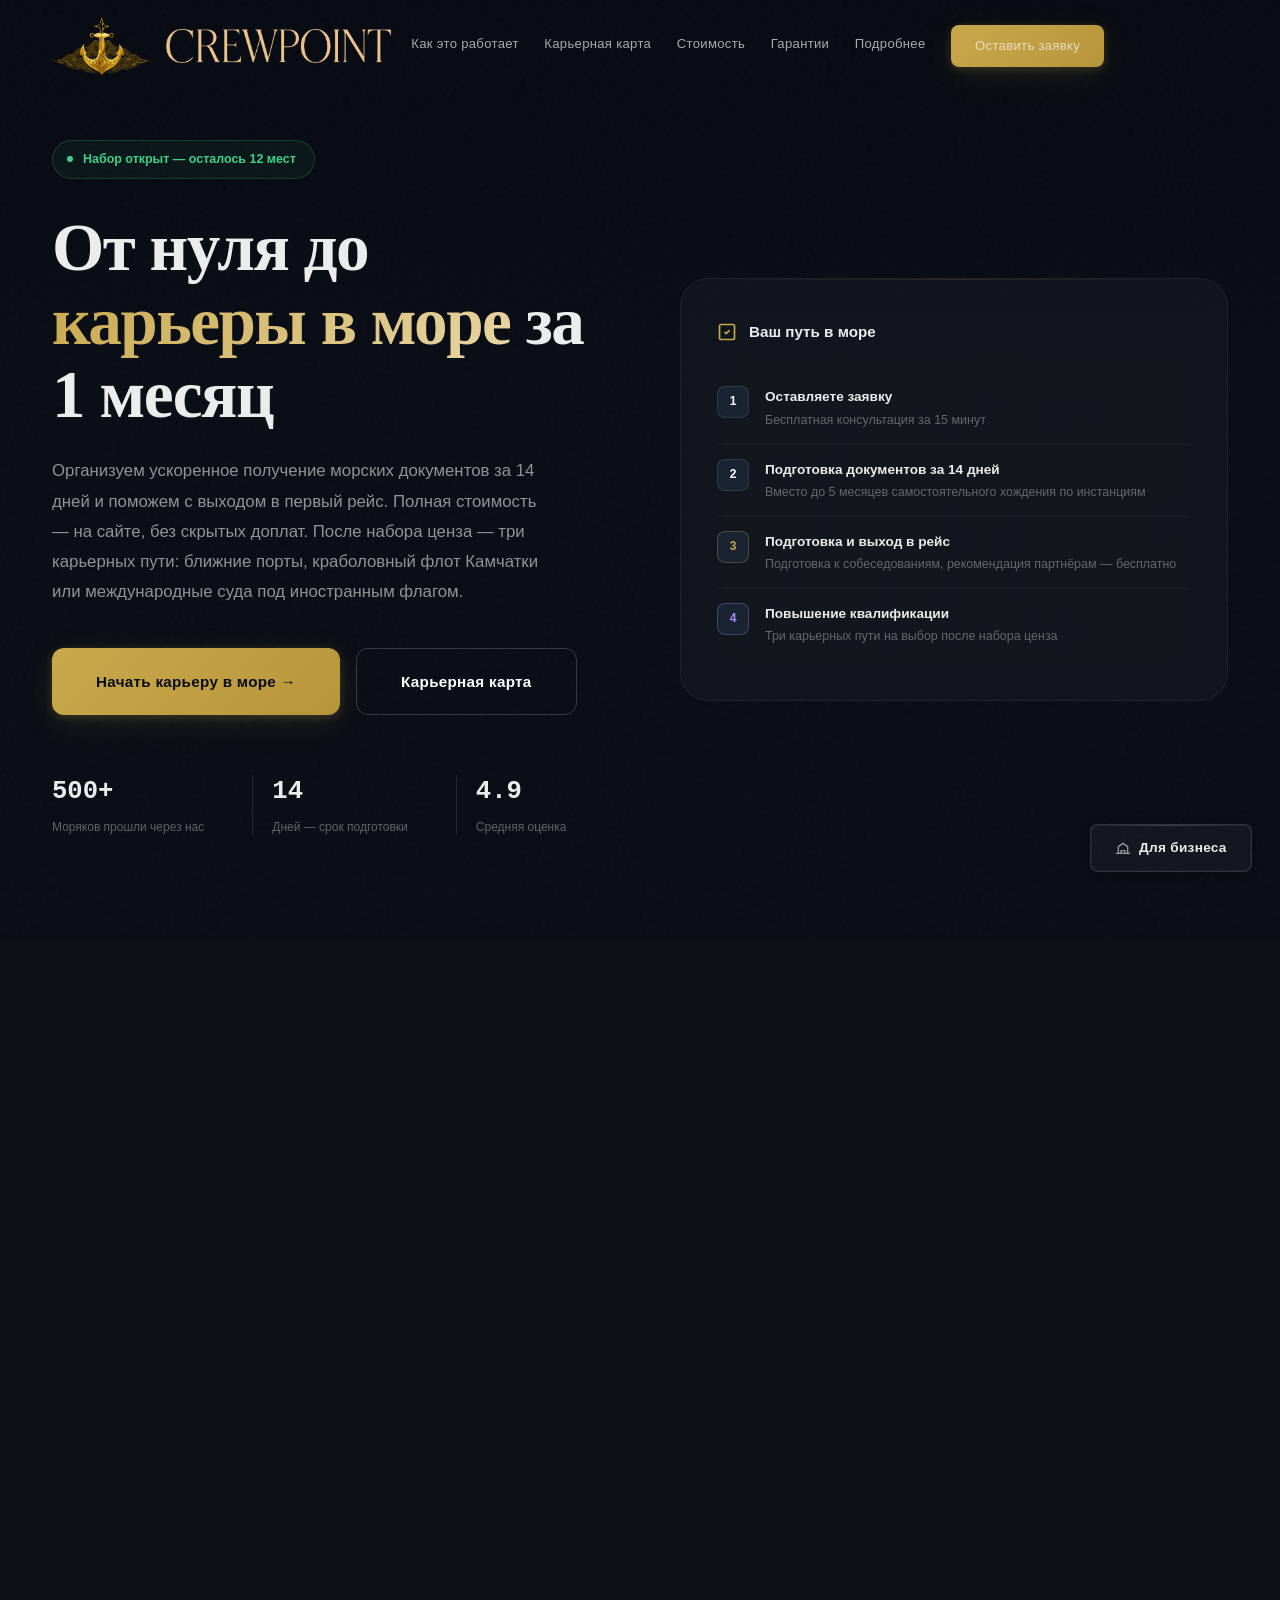
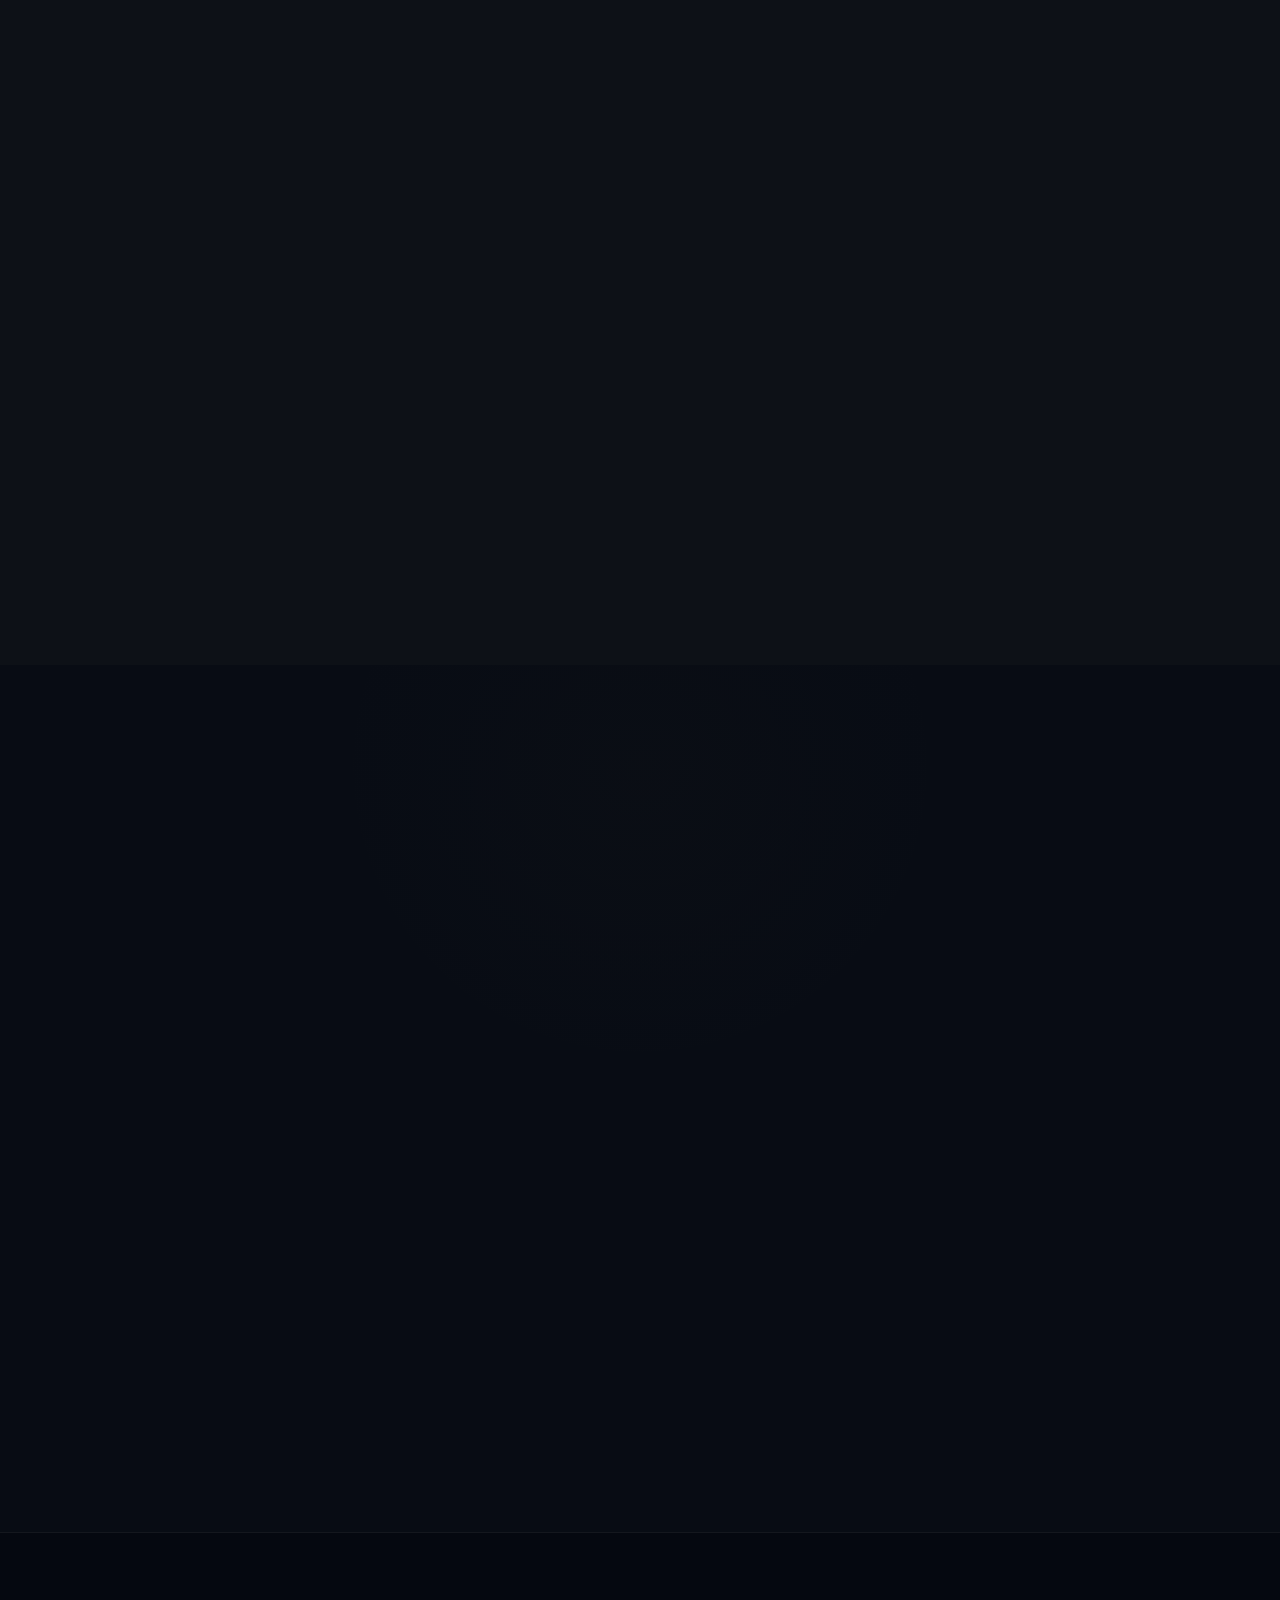
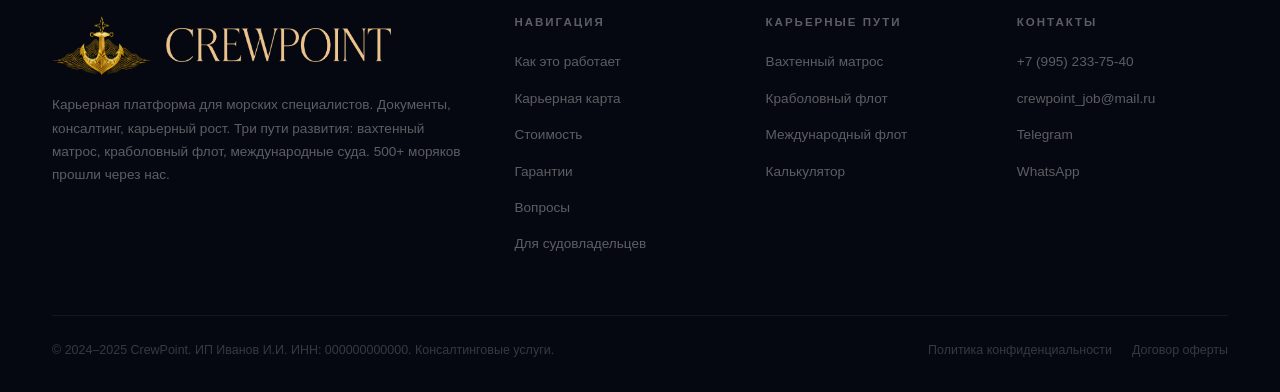
==== commit de3dca77: "Add files via upload" ====
--- a/index.html
+++ b/index.html
@@ -7,7 +7,7 @@
 <meta name="description" content="CrewPoint — карьерная платформа для морских специалистов. Документы за 14 дней. Три карьерных пути: вахтенный матрос, краболовный флот, международные суда.">
 <meta name="theme-color" content="#080C14"><meta name="color-scheme" content="dark">
 <meta property="og:type" content="website"><meta property="og:url" content="https://dxlr24.github.io/crewpoint/"><meta property="og:title" content="CrewPoint — От нуля до карьеры в море за 1 месяц"><meta property="og:description" content="Морские документы за 14 дней. Три карьерных пути: вахтенный матрос (150-200K ₽), краболовный флот Камчатки (до 500K ₽), международные суда ($2000-5000). 500+ моряков прошли через нас."><meta property="og:image" content="https://dxlr24.github.io/crewpoint/assets/images/og-cover.png"><meta property="og:image:width" content="1200"><meta property="og:image:height" content="630"><meta property="og:locale" content="ru_RU"><meta property="og:site_name" content="CrewPoint">
-<meta name="twitter:card" content="summary_large_image"><meta http-equiv="X-Frame-Options" content="DENY"><meta name="twitter:title" content="CrewPoint — Карьера в море за 1 месяц"><meta name="twitter:description" content="Документы за 14 дней. Зарплата от 150 000 ₽/мес. 500+ моряков прошли через нас."><meta name="twitter:image" content="https://dxlr24.github.io/crewpoint/assets/images/og-cover.png">
+<meta name="twitter:card" content="summary_large_image"><meta name="twitter:title" content="CrewPoint — Карьера в море за 1 месяц"><meta name="twitter:description" content="Документы за 14 дней. Зарплата от 150 000 ₽/мес. 500+ моряков прошли через нас."><meta name="twitter:image" content="https://dxlr24.github.io/crewpoint/assets/images/og-cover.png">
 <meta http-equiv="Content-Security-Policy"
   content="default-src 'self';
            script-src 'self';
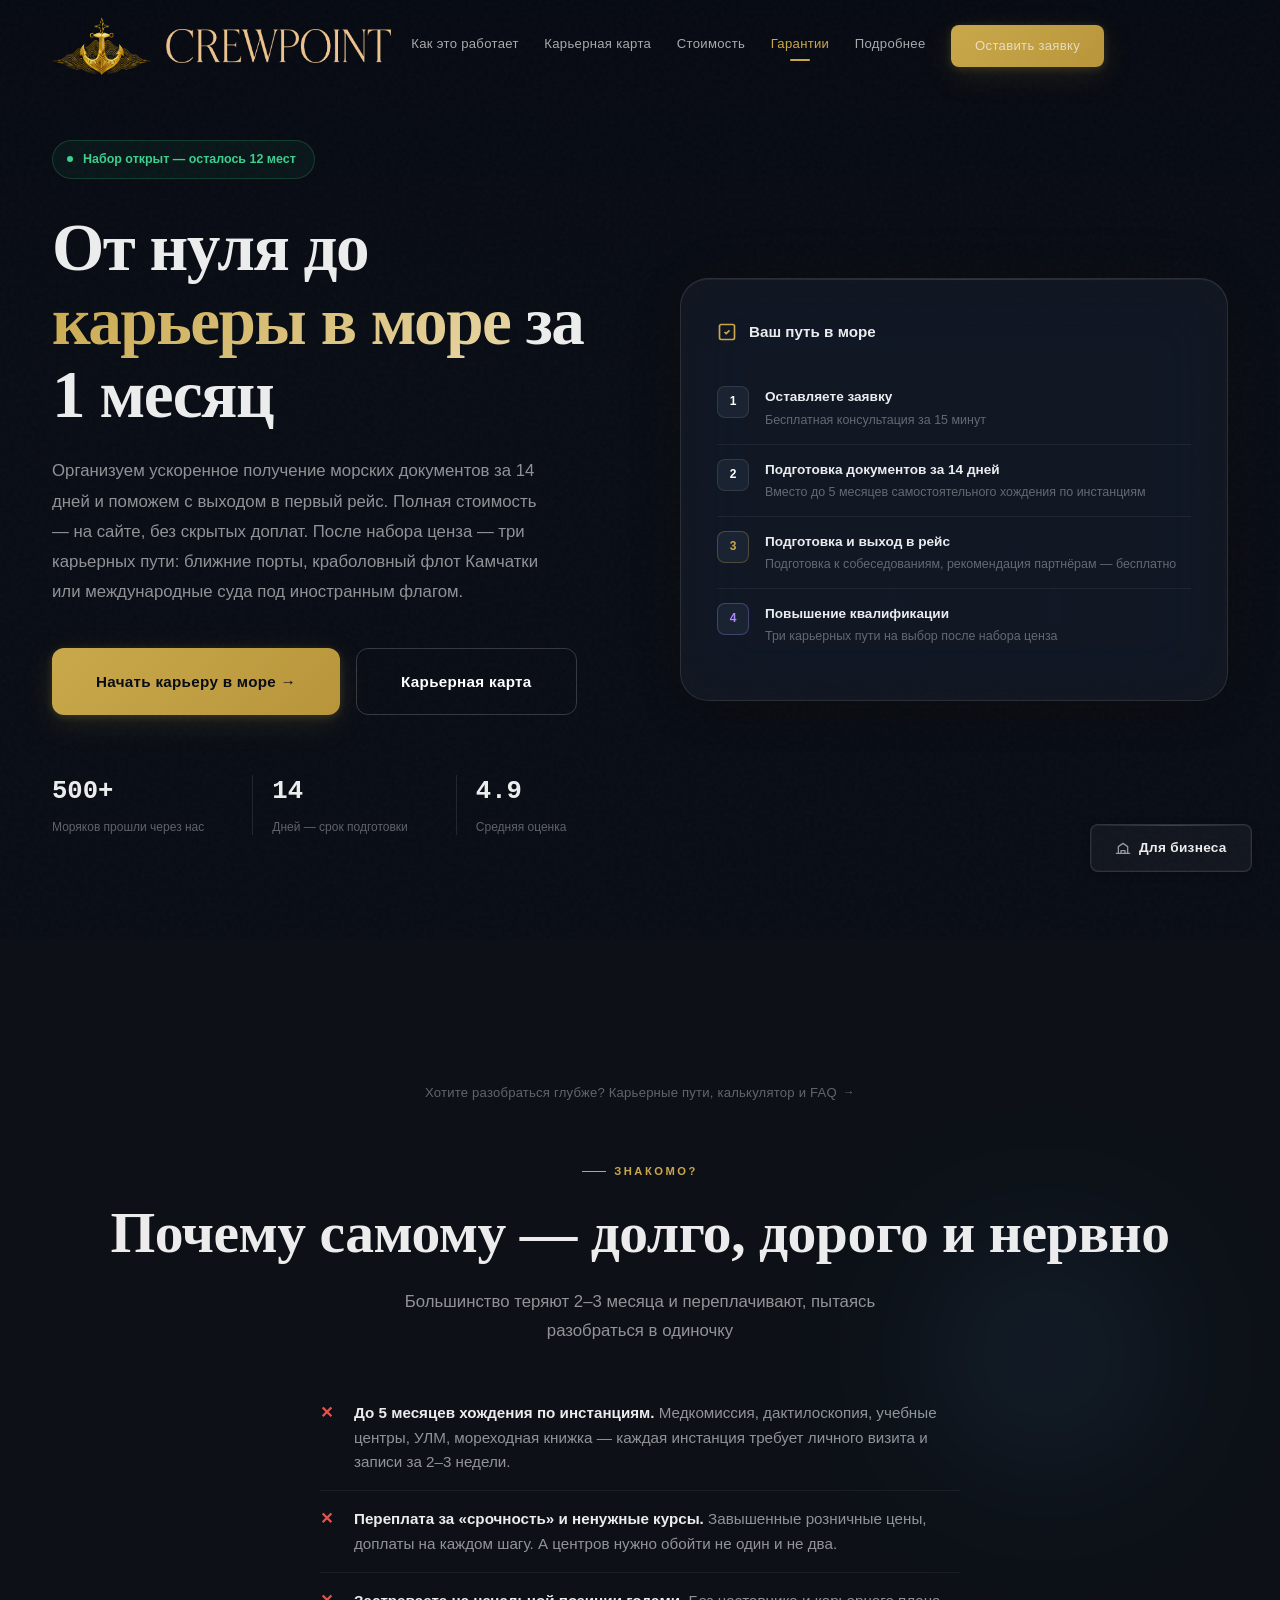
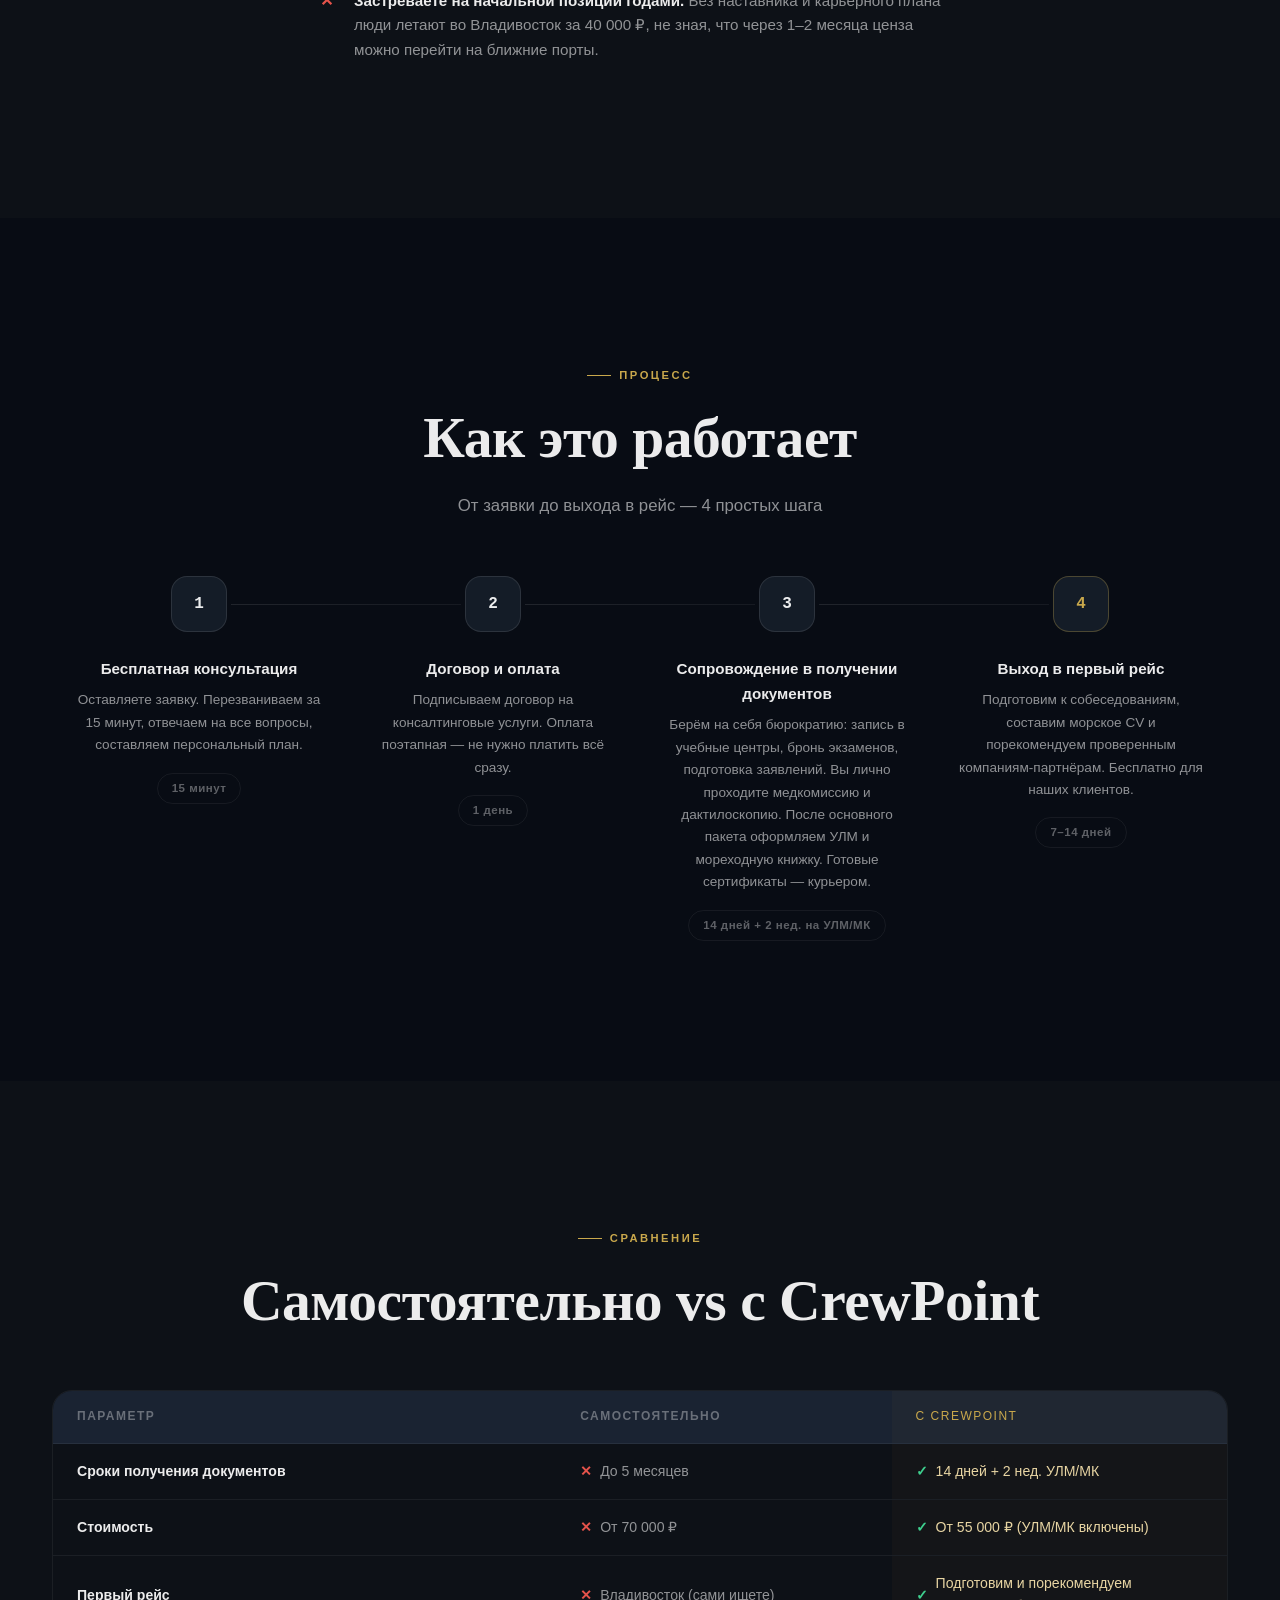
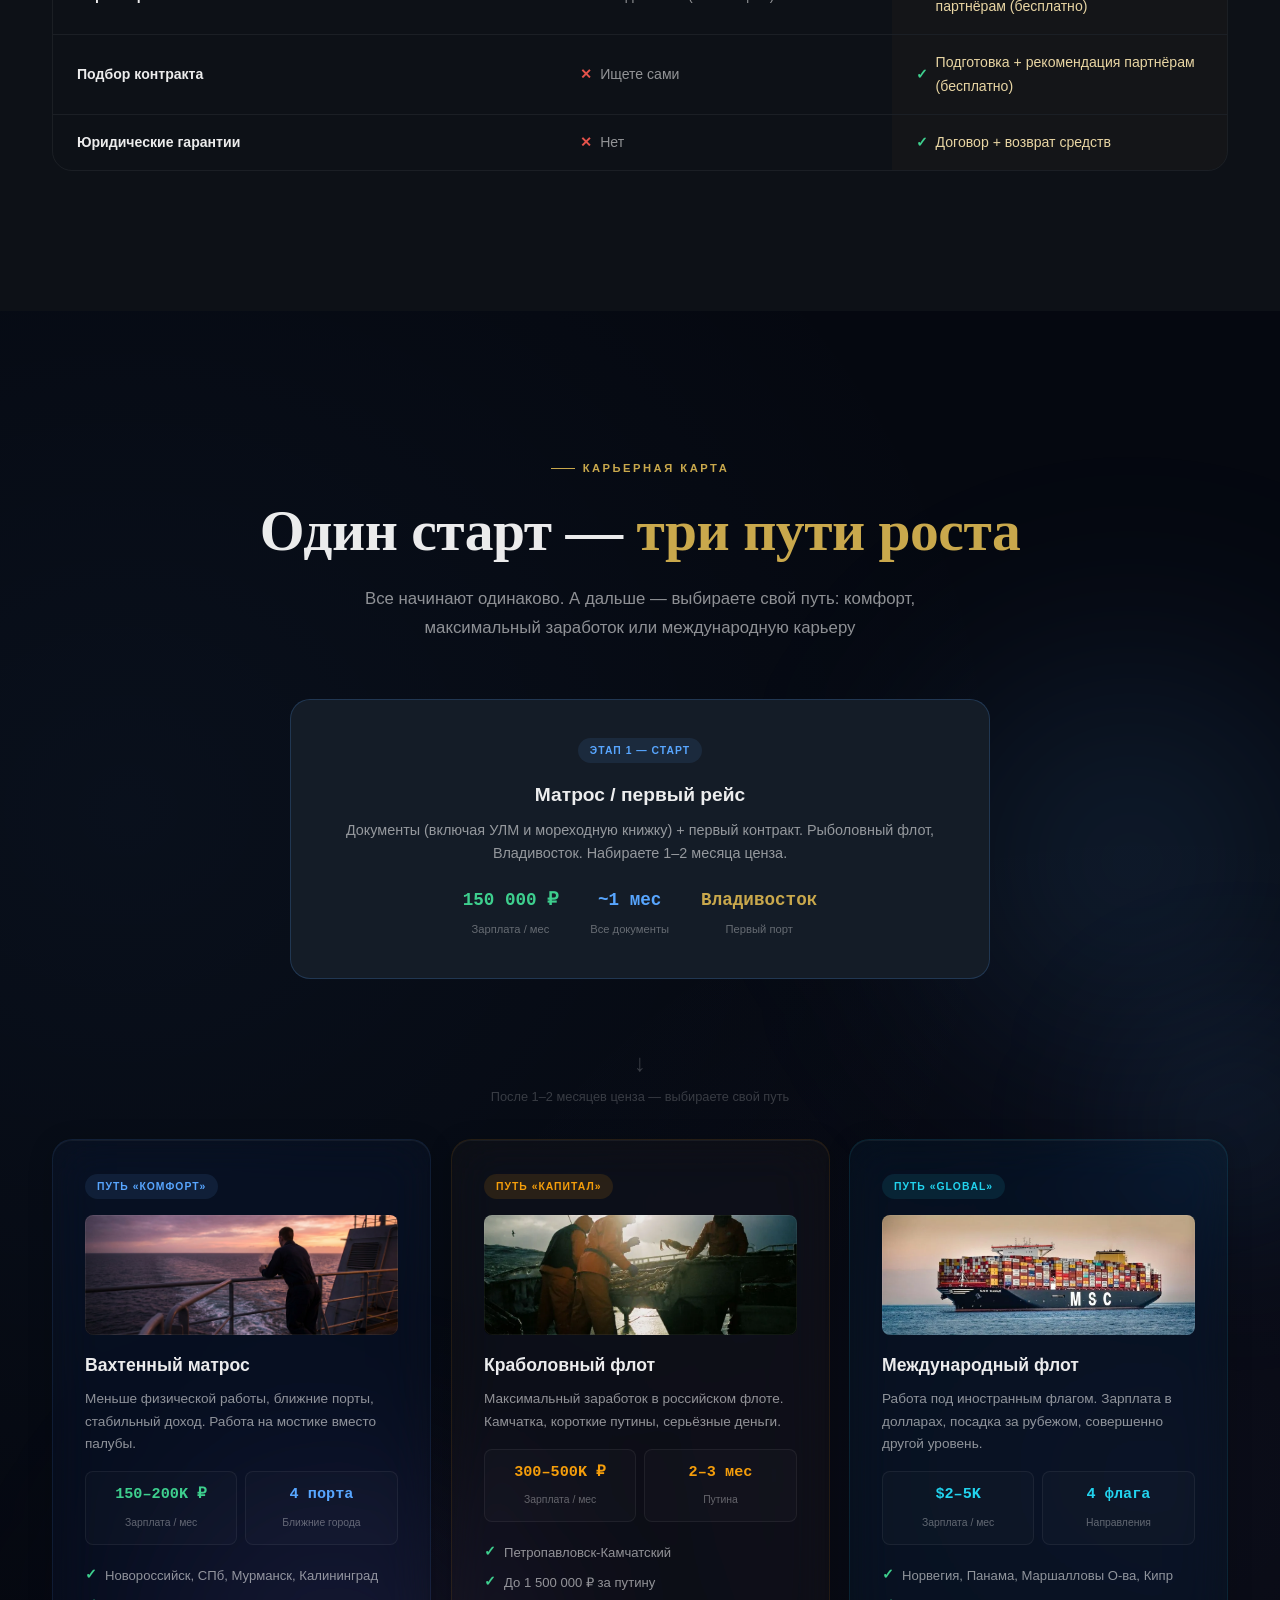
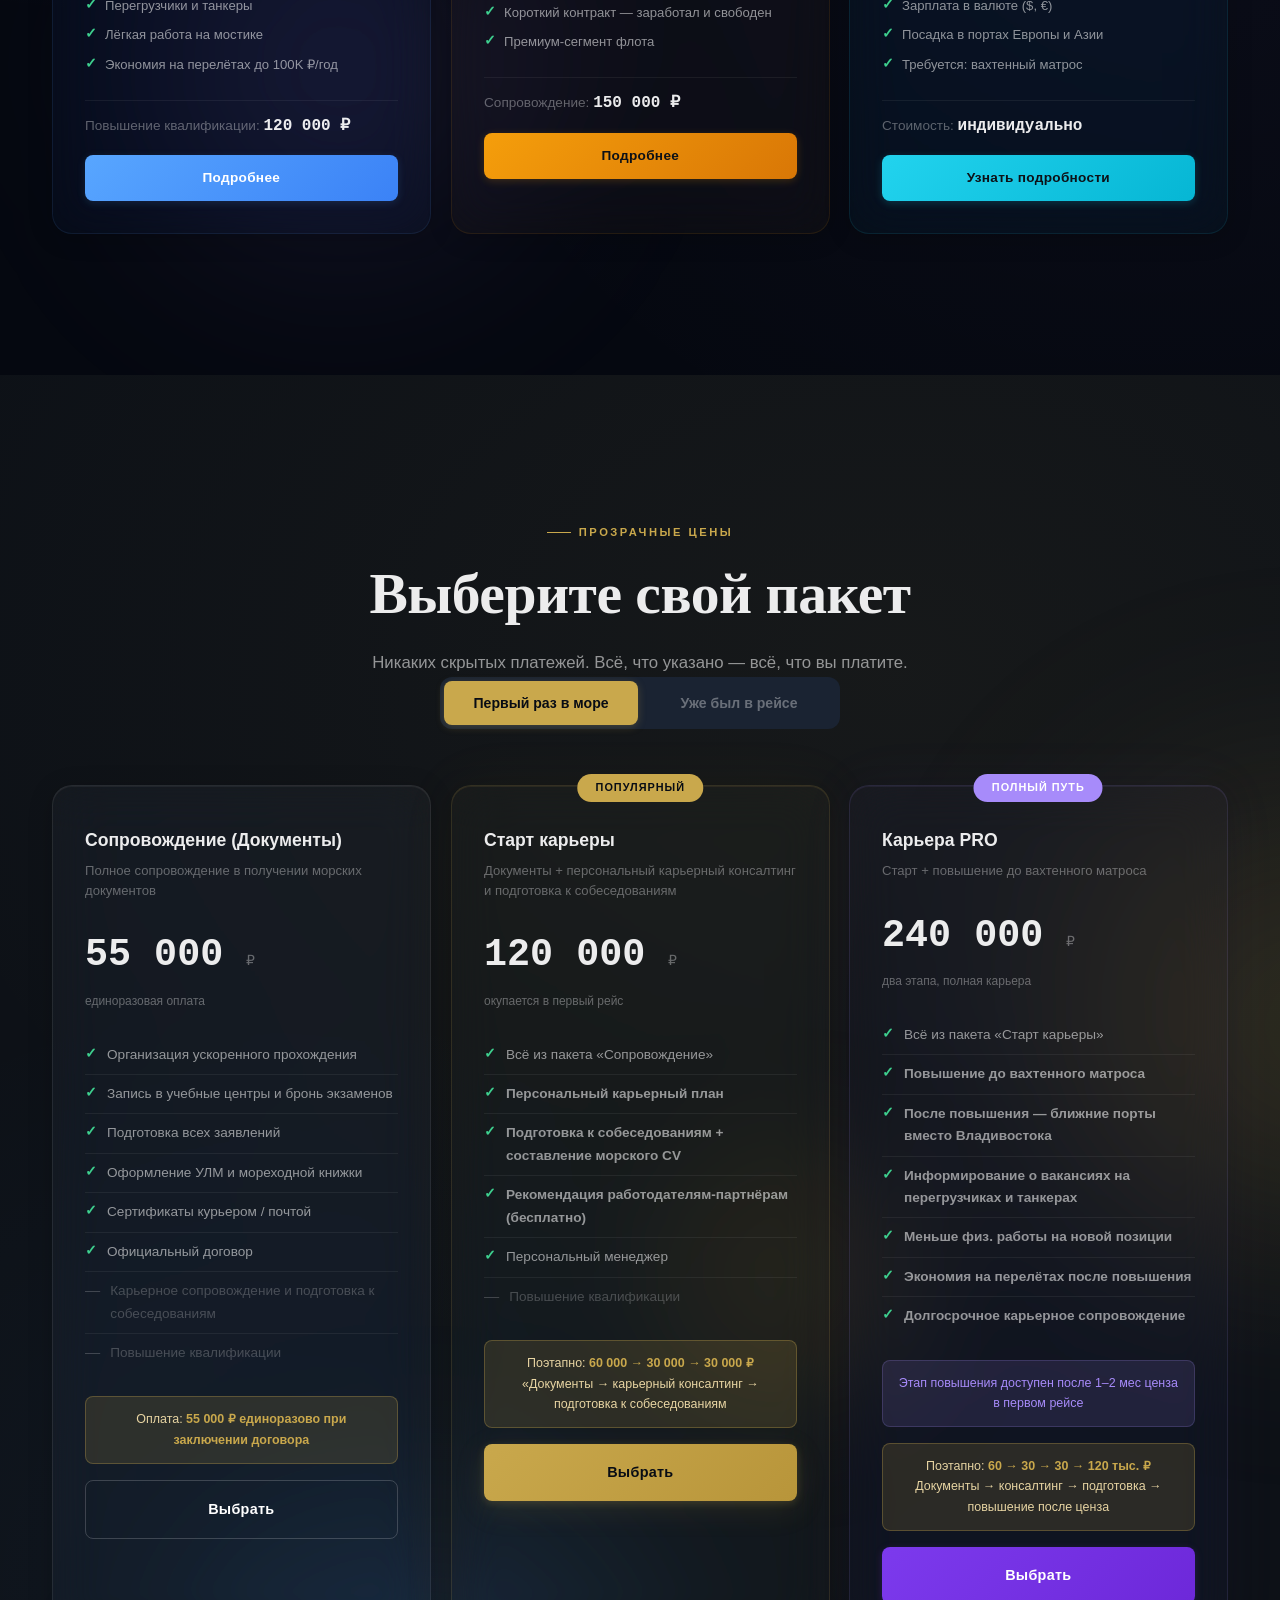
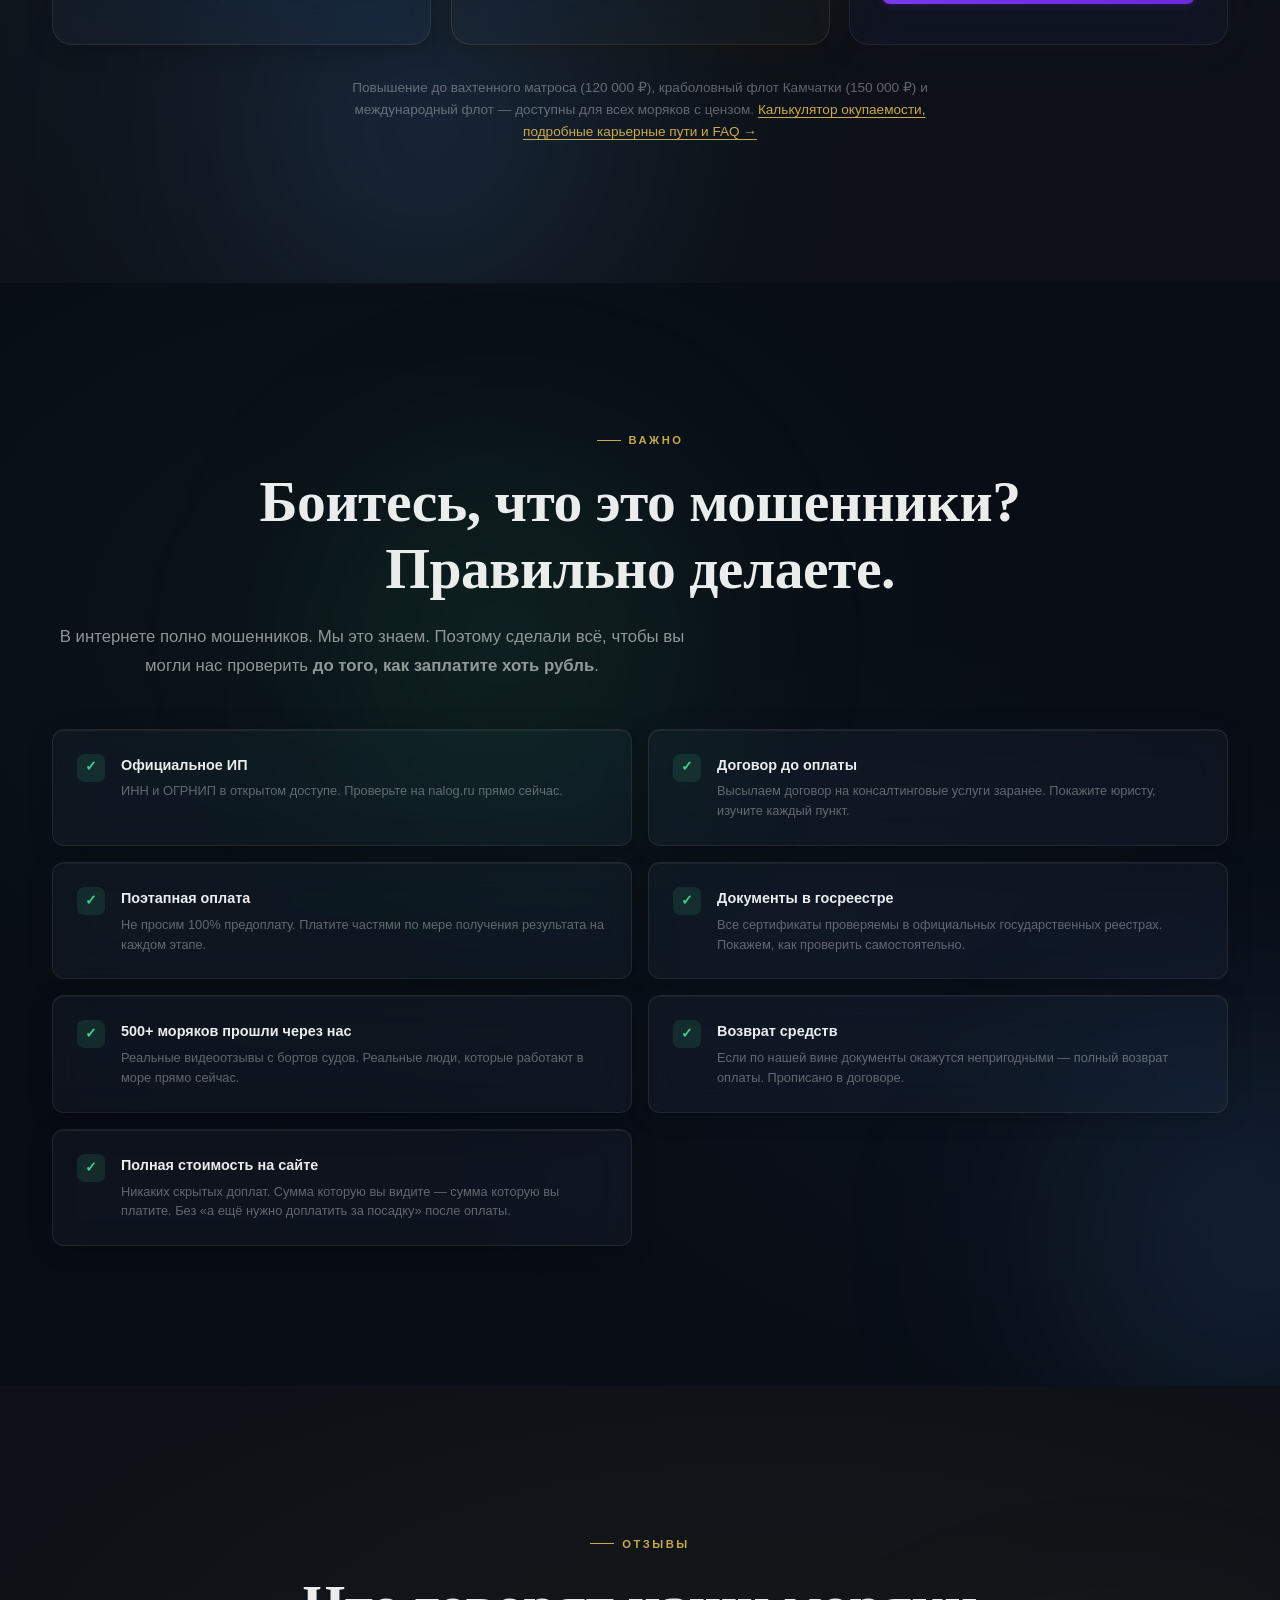
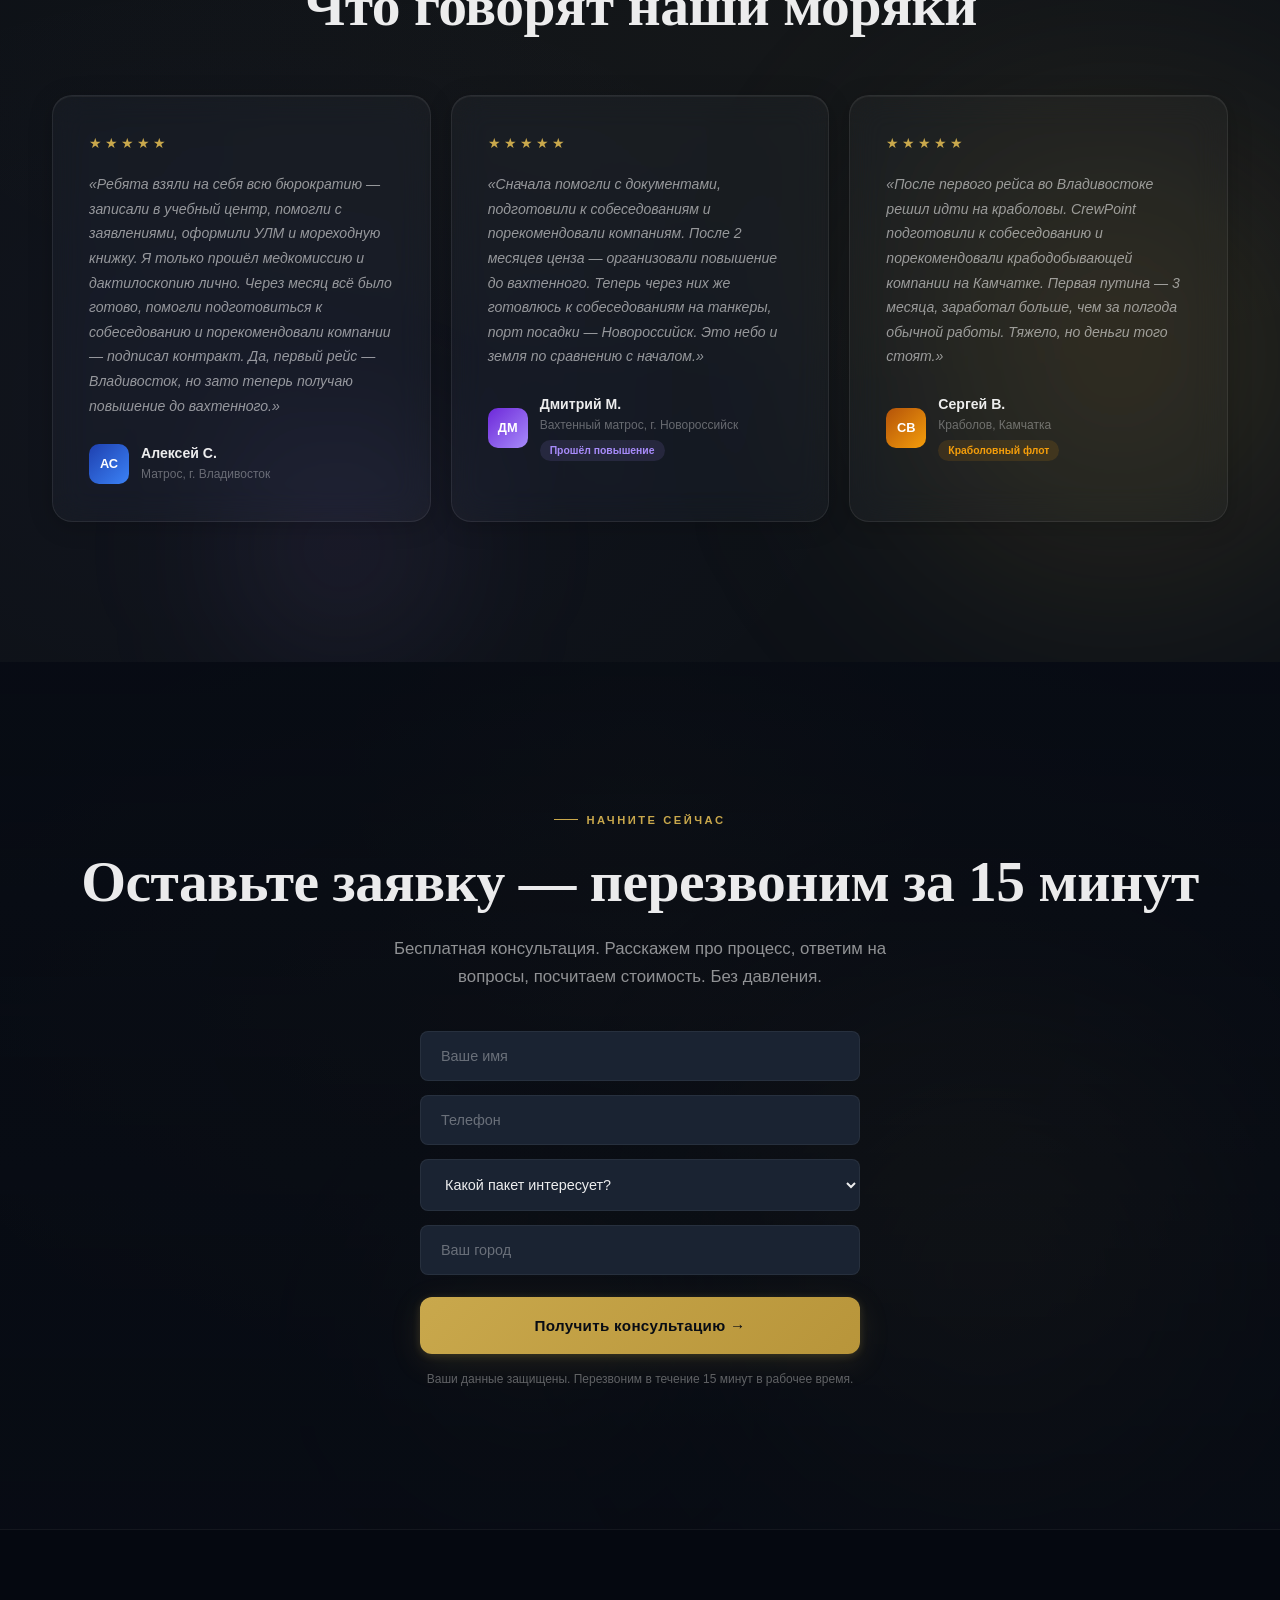
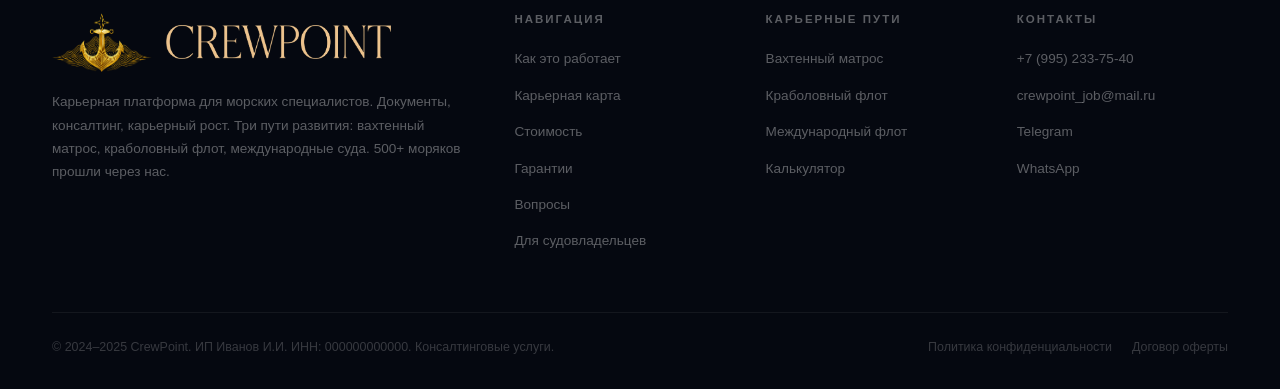
==== commit b98f58fb: "Add files via upload" ====
--- a/index.html
+++ b/index.html
@@ -255,10 +255,6 @@
 <div class="form-group"><input type="tel" id="formPhone" placeholder="Телефон" required></div>
 <div class="form-group"><select id="formPackage"><option value="" disabled selected>Какой пакет интересует?</option><option value="docs">Сопровождение (Документы) — 55 000 ₽</option><option value="start">Старт карьеры — 120 000 ₽</option><option value="pro">Карьера PRO — 240 000 ₽</option><option value="upgrade">Повышение до вахтенного матроса — 120 000 ₽</option><option value="crab">Краболовный флот — Камчатка — 150 000 ₽</option><option value="global">Международный флот (под флагом)</option><option value="unsure">Пока не определился</option></select></div>
 <div class="form-group"><input type="text" id="formCity" placeholder="Ваш город"></div>
-<!-- Добавь после последнего form-group и ДО кнопки -->
-<div style="position:absolute;left:-9999px;top:-9999px;" aria-hidden="true">
-    <input type="text" id="formHoneypot" name="website" tabindex="-1" autocomplete="off">
-</div>
 <button type="button" class="btn btn--gold btn--lg form-submit" id="formSubmitBtn">Получить консультацию &rarr;</button>
 <p class="form-note">Ваши данные защищены. Перезвоним в течение 15 минут в рабочее время.</p>
 </div>
--- a/assets/css/style.css
+++ b/assets/css/style.css
@@ -973,4 +973,7 @@
   .tariff-head span:last-child,.tariff-payment{display:none}
   .cta-final-wrap{flex-direction:column;align-items:stretch}
   .cta-final-wrap .btn{width:100%}
+}
+@media(min-width:1025px){
+  .float-cta{display:none !important}
 }
